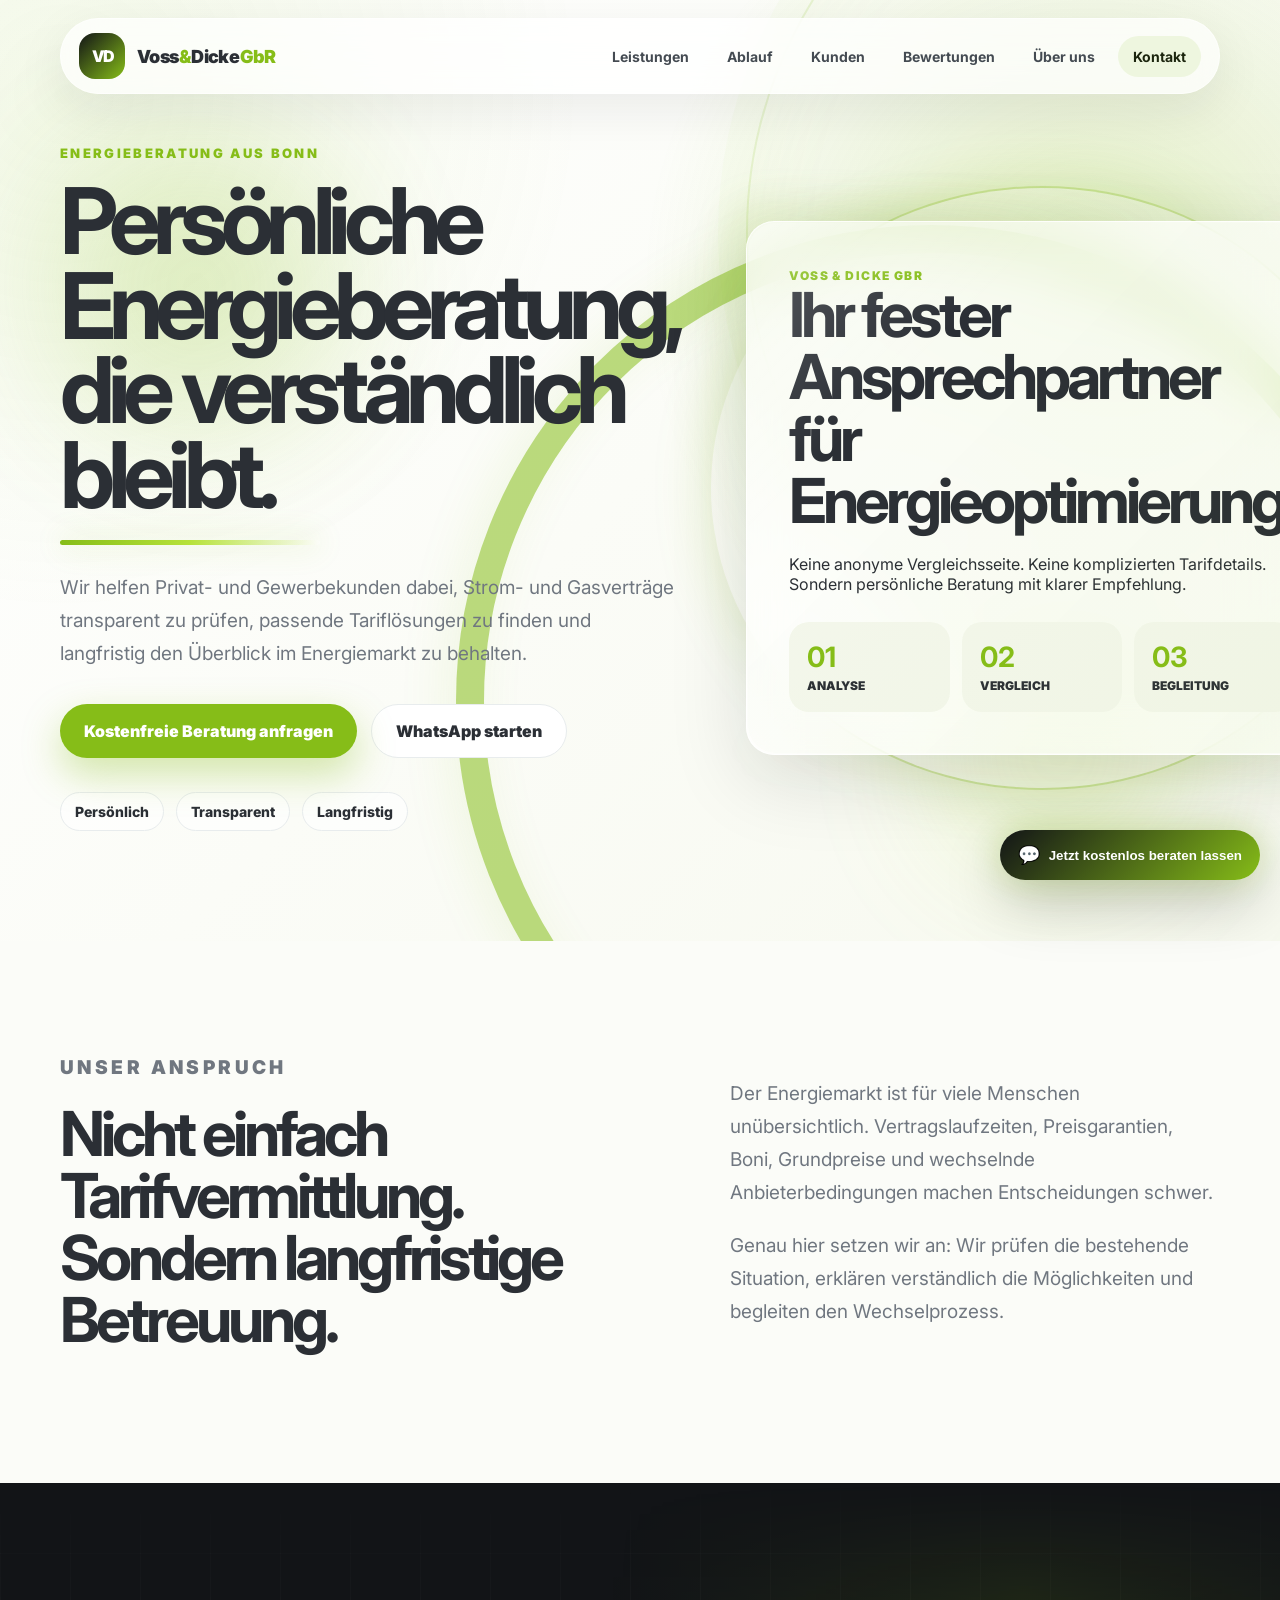
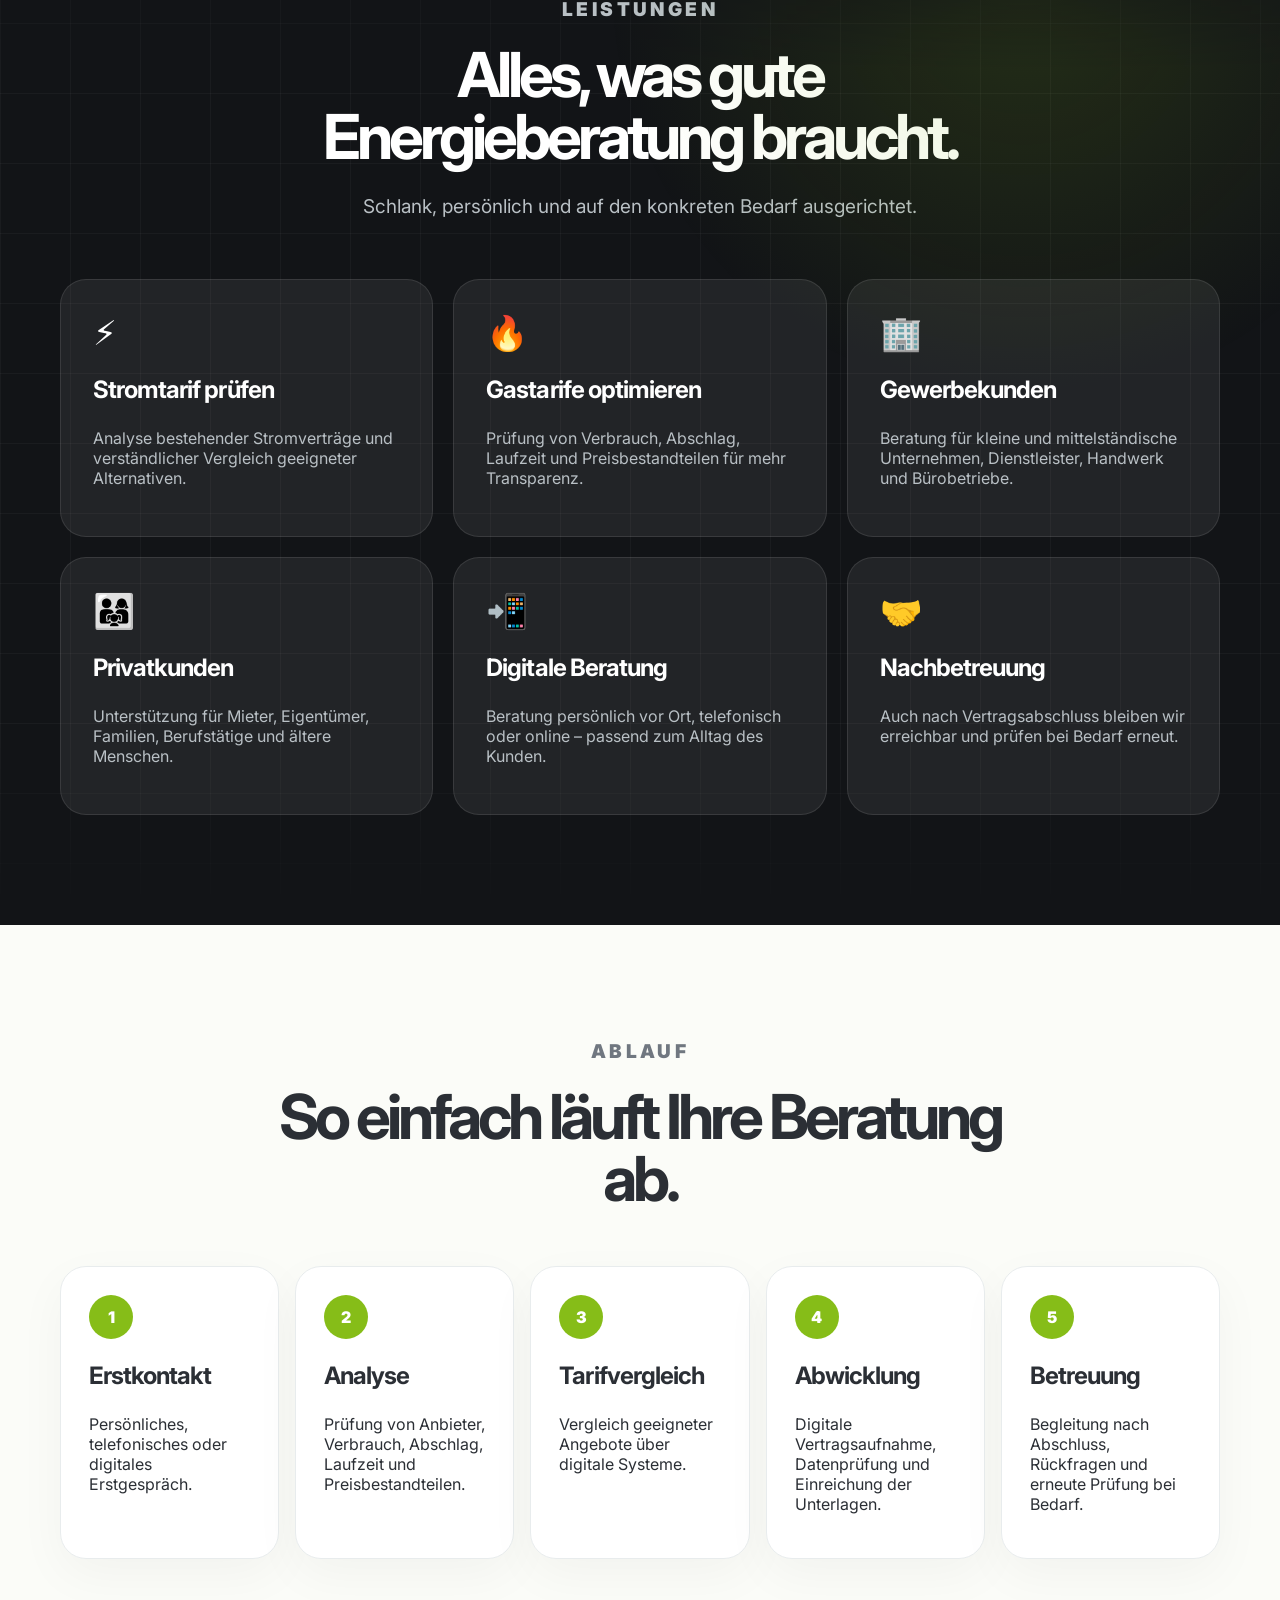
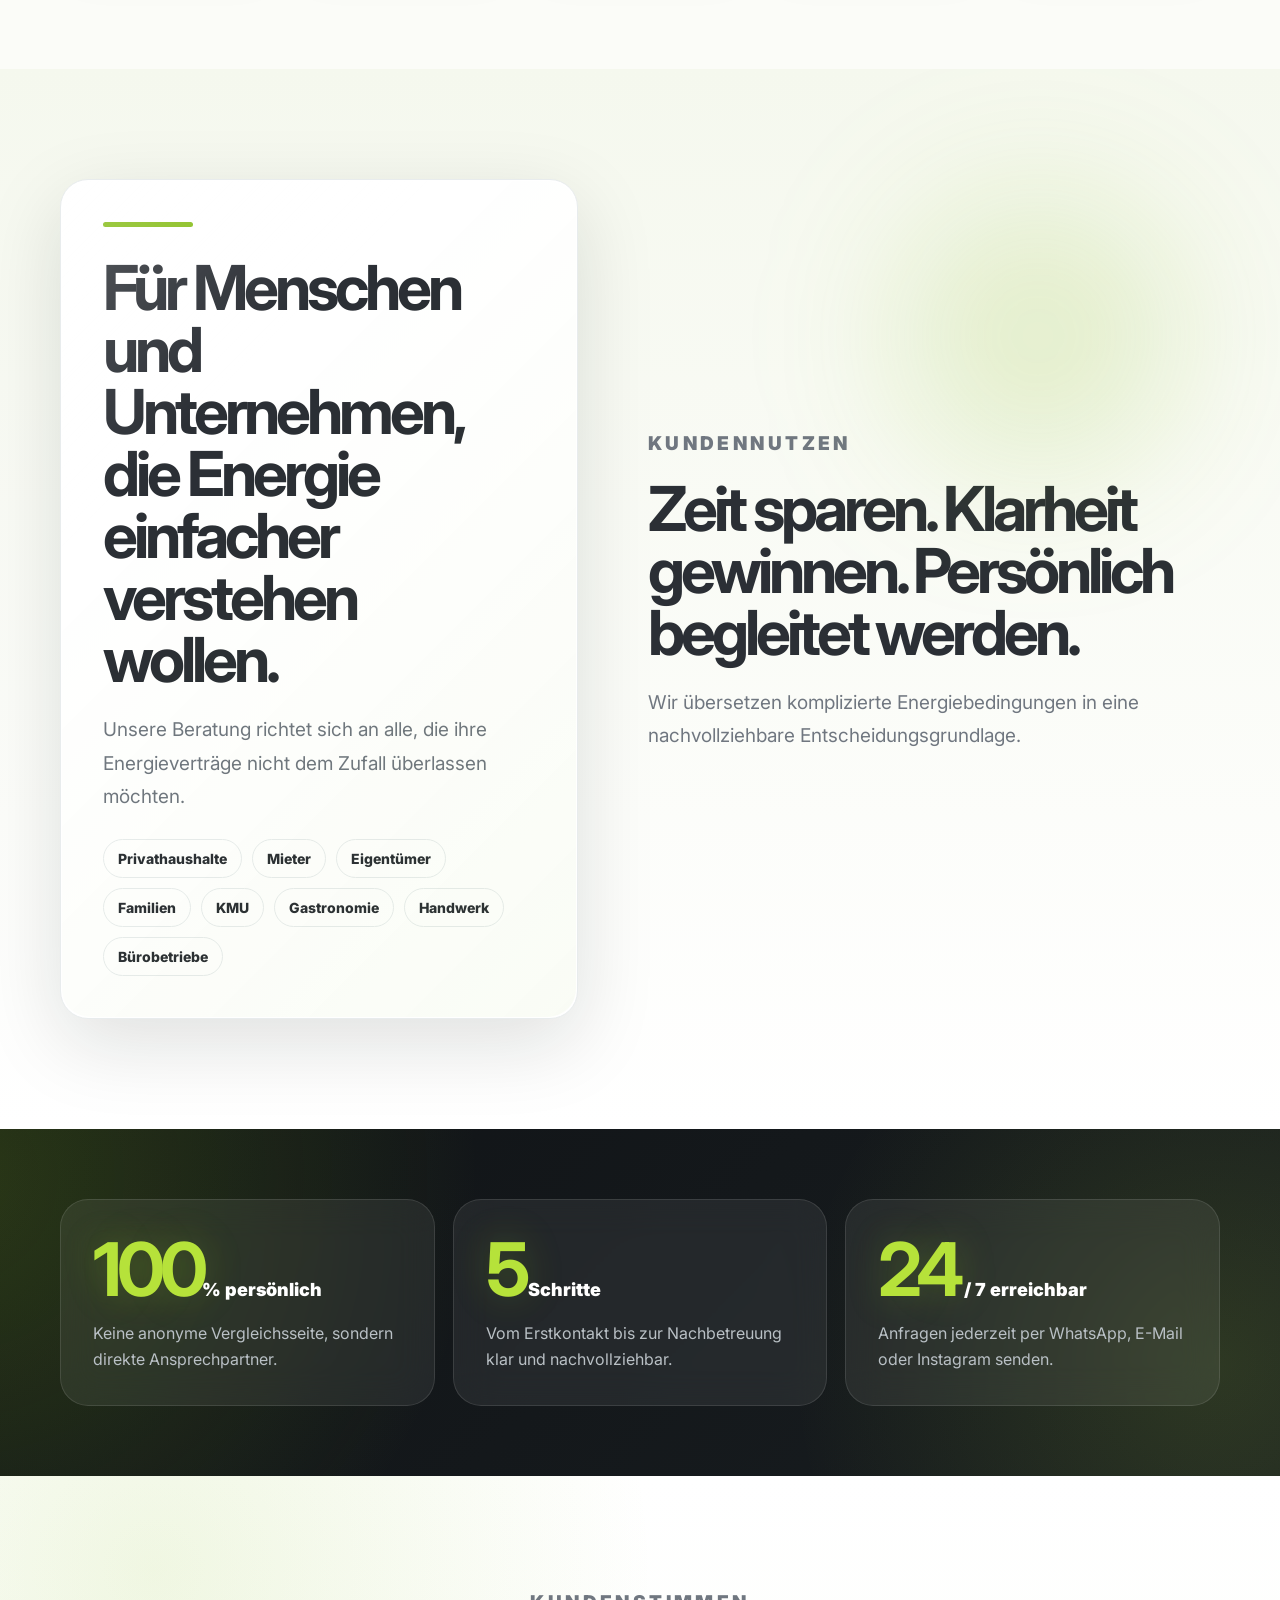
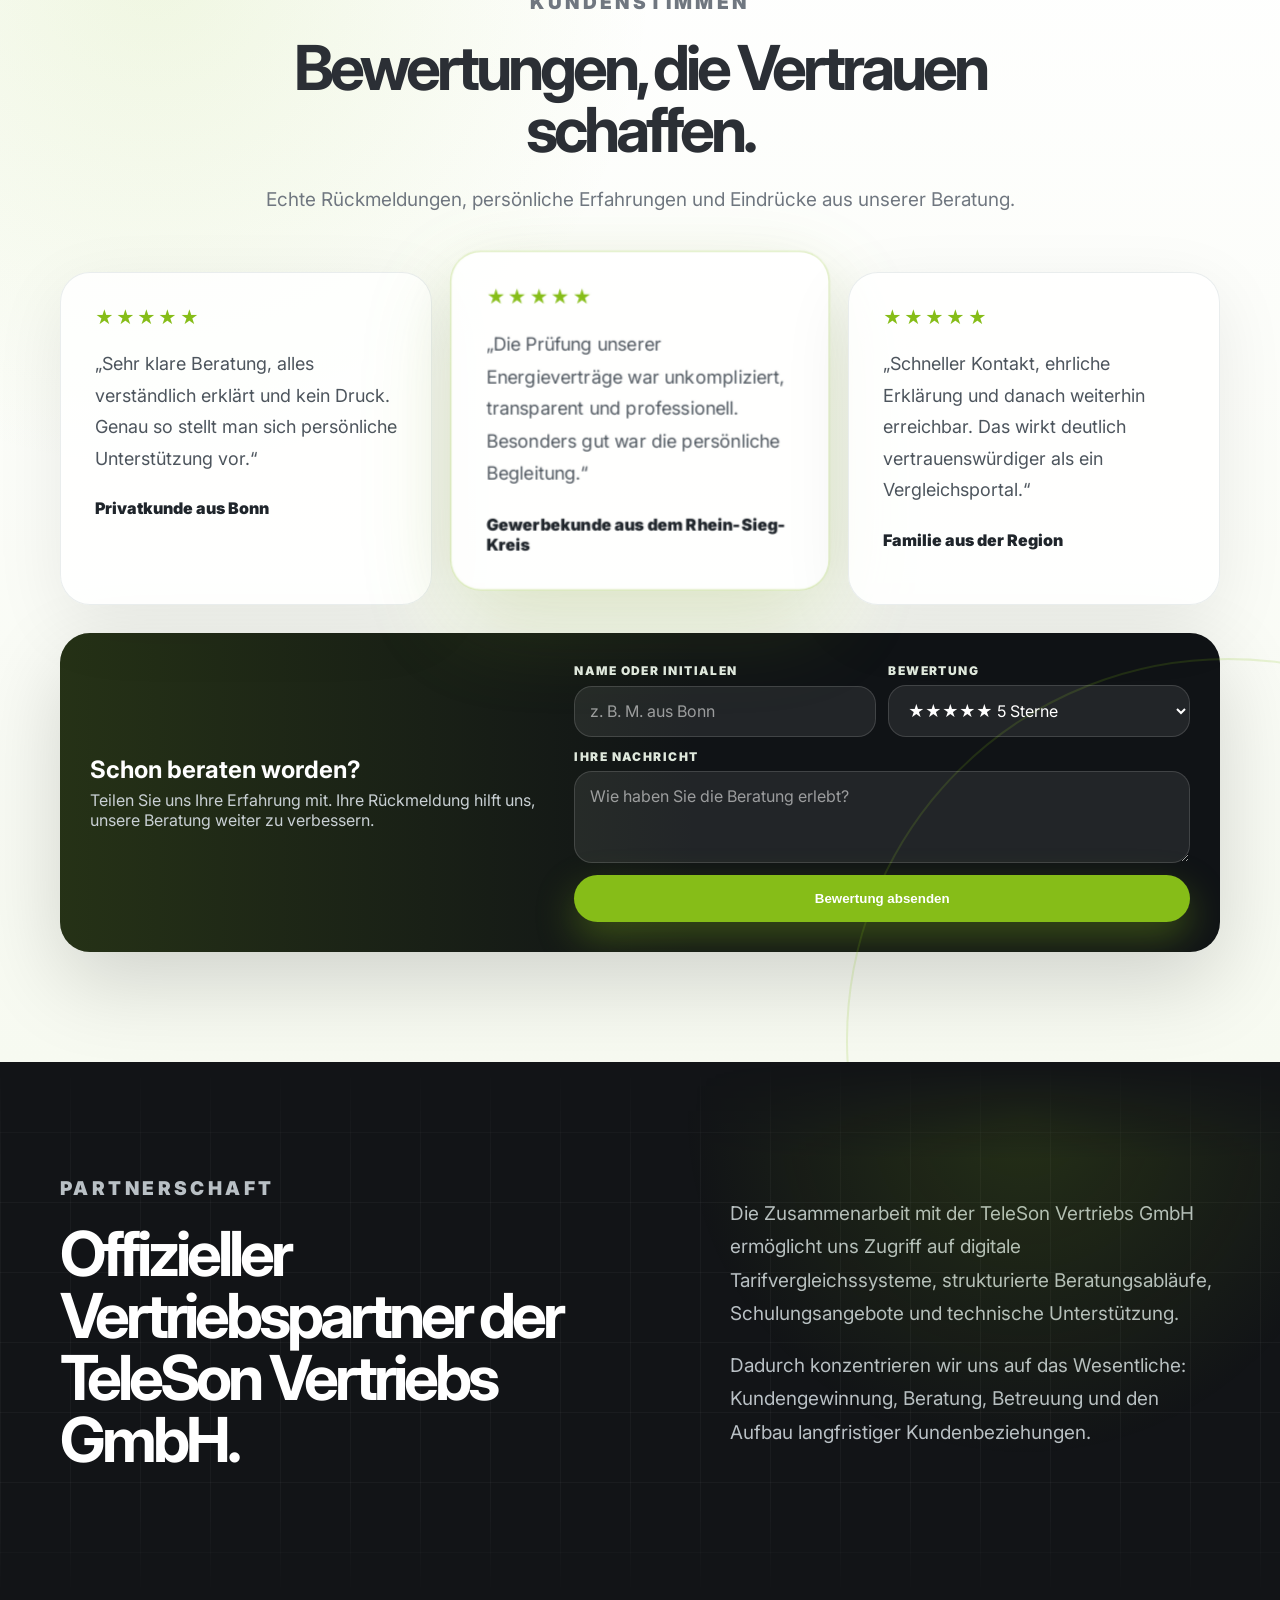
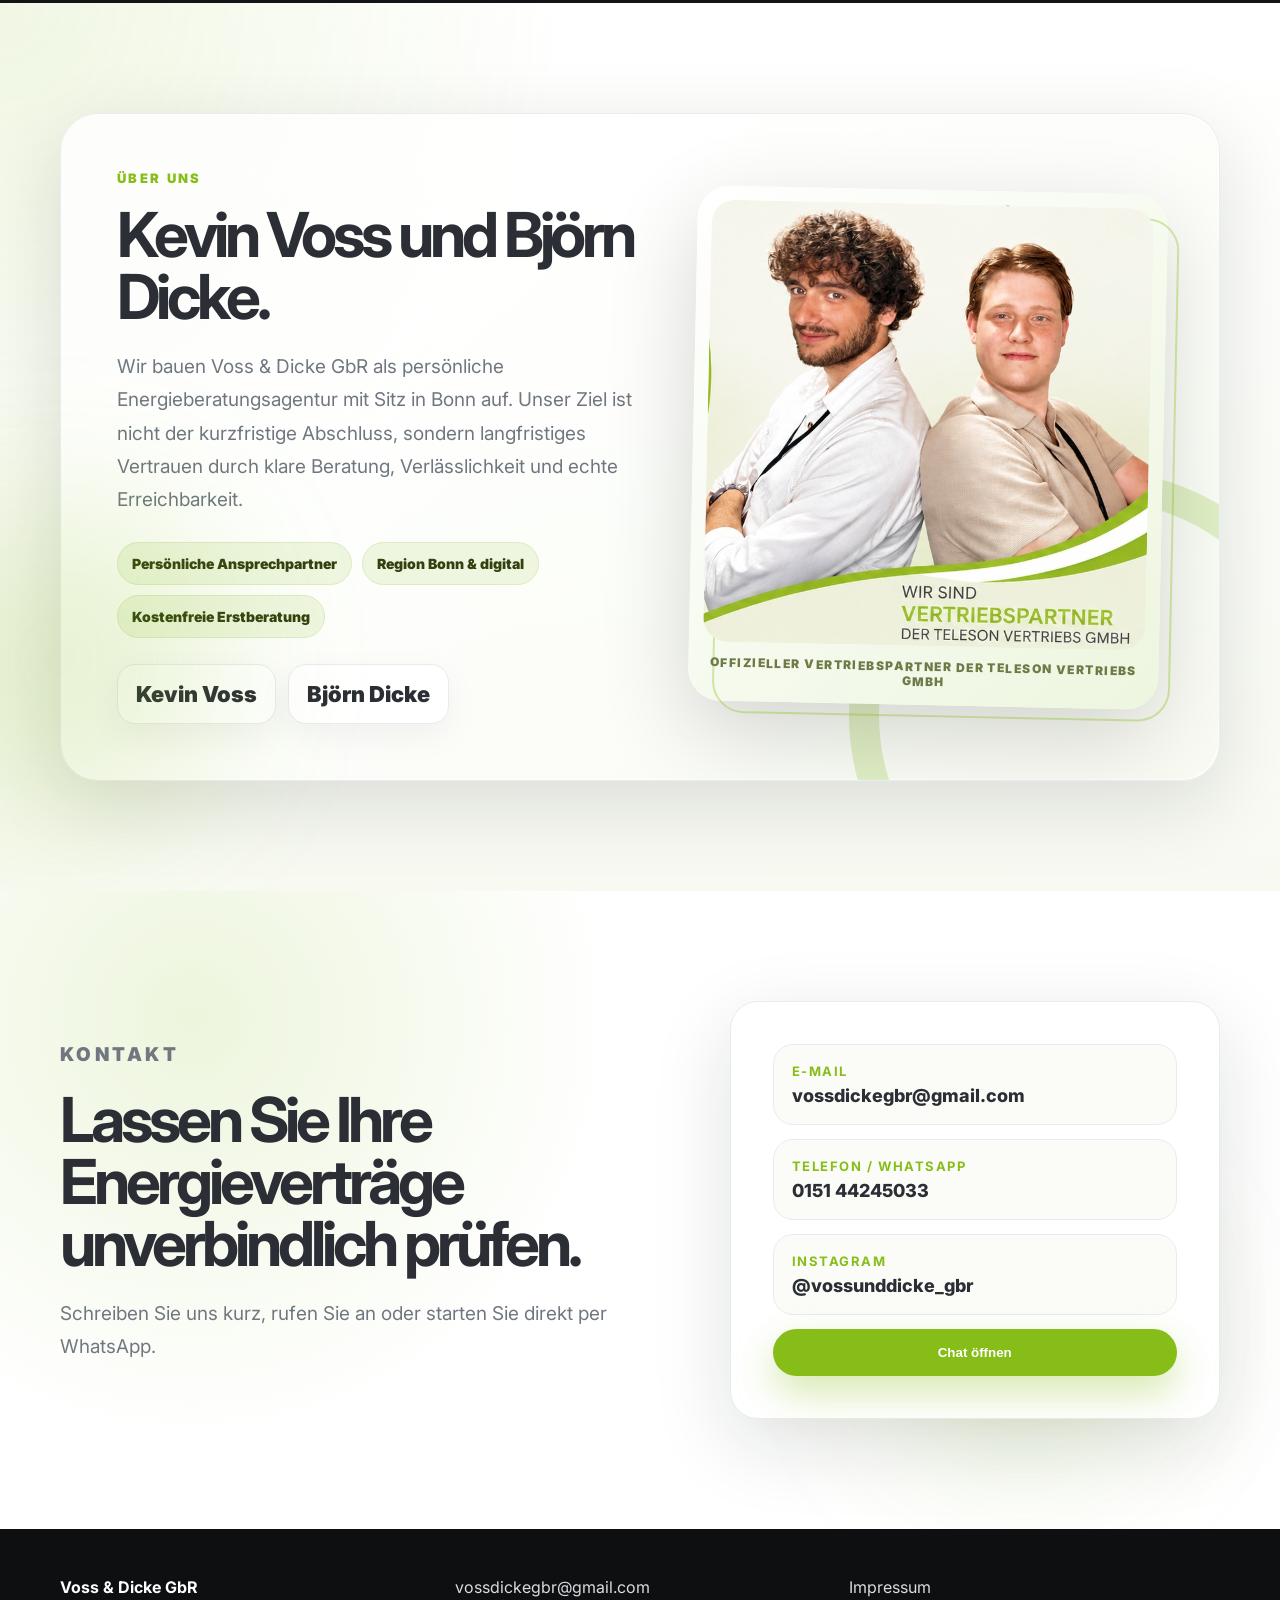
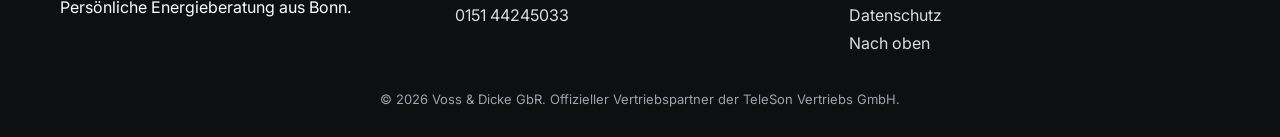
==== index.html @ 395fb166 "Add files via upload" ====
<!DOCTYPE html>
<html lang="de">
<head>
  <meta charset="UTF-8" />
  <meta name="viewport" content="width=device-width, initial-scale=1.0" />
  <title>Voss & Dicke GbR | Energieberatung aus Bonn</title>
  <meta name="description" content="Persönliche Energieberatung aus Bonn: Voss & Dicke GbR prüft Strom- und Gasverträge transparent, verständlich und unverbindlich für Privat- und Gewerbekunden." />
  <meta name="keywords" content="Energieberatung Bonn, Stromtarif prüfen, Gastarif optimieren, Voss und Dicke, TeleSon Vertriebspartner, Energieoptimierung" />
  <meta name="theme-color" content="#86bd18" />
  <meta property="og:title" content="Voss & Dicke GbR | Energieberatung aus Bonn" />
  <meta property="og:description" content="Persönlich. Transparent. Langfristig. Kostenfreie Energieberatung für Privat- und Gewerbekunden." />
  <meta property="og:type" content="website" />
  <meta property="og:image" content="img/team.jpg" />
  <link rel="preconnect" href="https://fonts.googleapis.com">
  <link rel="preconnect" href="https://fonts.gstatic.com" crossorigin>
  <link href="https://fonts.googleapis.com/css2?family=Inter:wght@400;500;600;700;800;900&display=swap" rel="stylesheet">
  <link rel="stylesheet" href="css/style.css" />
  <script type="application/ld+json">
  {"@context":"https://schema.org","@type":"Organization","name":"Voss & Dicke GbR","email":"vossdickegbr@gmail.com","telephone":"+4915144245033","url":"https://vossdickegbr.github.io/vossunddicke/","areaServed":"Bonn und Umgebung","description":"Persönliche Energieberatung und Tarifoptimierung für Strom und Gas."}
  </script>
</head>
<body>

  <div class="vd-intro" aria-hidden="true">
    <div class="vd-intro__beam"></div>
    <div class="vd-intro__particles">
      <span></span><span></span><span></span><span></span><span></span><span></span>
    </div>
    <div class="vd-intro__content">
      <div class="vd-intro__welcome">Willkommen bei</div>
      <div class="vd-intro__logo">
        <div class="vd-intro__mark">VD</div>
        <div class="vd-intro__name">Voss<span>&</span>Dicke<span>GbR</span></div>
      </div>
      <div class="vd-intro__line"></div>
    </div>
  </div>
  <div class="cursor-glow" aria-hidden="true"></div>
  <a class="skip-link" href="#main">Zum Inhalt springen</a>

  <header class="site-header" id="top">
    <a class="brand" href="#top" aria-label="Voss & Dicke Startseite">
      <span class="brand-mark">VD</span>
      <span class="brand-text">Voss<span>&</span>Dicke<span>GbR</span></span>
    </a>
    <button class="nav-toggle" aria-label="Navigation öffnen" aria-expanded="false"><span></span><span></span><span></span></button>
    <nav class="site-nav" aria-label="Hauptnavigation">
      <a href="#leistungen">Leistungen</a>
      <a href="#prozess">Ablauf</a>
      <a href="#kunden">Kunden</a>
      <a href="#bewertungen">Bewertungen</a>
      <a href="#ueber-uns">Über uns</a>
      <a href="#kontakt" class="nav-cta">Kontakt</a>
    </nav>
  </header>

  <main id="main">
    <section class="hero section-pad">
      <div class="hero-bg" aria-hidden="true"></div>
      <div class="container hero-grid">
        <div class="hero-copy reveal">
          <p class="eyebrow">Energieberatung aus Bonn</p>
          <h1>Persönliche Energieberatung, die verständlich bleibt.</h1>
          <p class="hero-text">Wir helfen Privat- und Gewerbekunden dabei, Strom- und Gasverträge transparent zu prüfen, passende Tariflösungen zu finden und langfristig den Überblick im Energiemarkt zu behalten.</p>
          <div class="hero-actions">
            <a class="btn primary" href="#kontakt">Kostenfreie Beratung anfragen</a>
            <a class="btn secondary" href="https://wa.me/4915144245033" target="_blank" rel="noopener">WhatsApp starten</a>
          </div>
          <div class="trust-row"><span>Persönlich</span><span>Transparent</span><span>Langfristig</span></div>
        </div>
        <div class="hero-card reveal delay-1">
          <div class="orbital-card">
            <div class="energy-ring"></div>
            <div class="card-inner">
              <span class="mini-label">Voss & Dicke GbR</span>
              <h2>Ihr fester Ansprechpartner für Energieoptimierung.</h2>
              <p>Keine anonyme Vergleichsseite. Keine komplizierten Tarifdetails. Sondern persönliche Beratung mit klarer Empfehlung.</p>
              <div class="metric-grid"><div><strong>01</strong><span>Analyse</span></div><div><strong>02</strong><span>Vergleich</span></div><div><strong>03</strong><span>Begleitung</span></div></div>
            </div>
          </div>
        </div>
      </div>
    </section>

    <section class="section-pad intro">
      <div class="container split">
        <div class="section-head reveal"><p class="eyebrow">Unser Anspruch</p><h2>Nicht einfach Tarifvermittlung. Sondern langfristige Betreuung.</h2></div>
        <div class="intro-text reveal delay-1"><p>Der Energiemarkt ist für viele Menschen unübersichtlich. Vertragslaufzeiten, Preisgarantien, Boni, Grundpreise und wechselnde Anbieterbedingungen machen Entscheidungen schwer.</p><p>Genau hier setzen wir an: Wir prüfen die bestehende Situation, erklären verständlich die Möglichkeiten und begleiten den Wechselprozess.</p></div>
      </div>
    </section>

    <section class="section-pad dark" id="leistungen">
      <div class="container">
        <div class="section-head center reveal"><p class="eyebrow">Leistungen</p><h2>Alles, was gute Energieberatung braucht.</h2><p>Schlank, persönlich und auf den konkreten Bedarf ausgerichtet.</p></div>
        <div class="cards services">
          <article class="service-card reveal"><span class="icon">⚡</span><h3>Stromtarif prüfen</h3><p>Analyse bestehender Stromverträge und verständlicher Vergleich geeigneter Alternativen.</p></article>
          <article class="service-card reveal delay-1"><span class="icon">🔥</span><h3>Gastarife optimieren</h3><p>Prüfung von Verbrauch, Abschlag, Laufzeit und Preisbestandteilen für mehr Transparenz.</p></article>
          <article class="service-card reveal delay-2"><span class="icon">🏢</span><h3>Gewerbekunden</h3><p>Beratung für kleine und mittelständische Unternehmen, Dienstleister, Handwerk und Bürobetriebe.</p></article>
          <article class="service-card reveal"><span class="icon">👨‍👩‍👧</span><h3>Privatkunden</h3><p>Unterstützung für Mieter, Eigentümer, Familien, Berufstätige und ältere Menschen.</p></article>
          <article class="service-card reveal delay-1"><span class="icon">📲</span><h3>Digitale Beratung</h3><p>Beratung persönlich vor Ort, telefonisch oder online – passend zum Alltag des Kunden.</p></article>
          <article class="service-card reveal delay-2"><span class="icon">🤝</span><h3>Nachbetreuung</h3><p>Auch nach Vertragsabschluss bleiben wir erreichbar und prüfen bei Bedarf erneut.</p></article>
        </div>
      </div>
    </section>

    <section class="section-pad" id="prozess">
      <div class="container">
        <div class="section-head center reveal"><p class="eyebrow">Ablauf</p><h2>So einfach läuft Ihre Beratung ab.</h2></div>
        <div class="timeline">
          <div class="step reveal"><span>1</span><h3>Erstkontakt</h3><p>Persönliches, telefonisches oder digitales Erstgespräch.</p></div>
          <div class="step reveal"><span>2</span><h3>Analyse</h3><p>Prüfung von Anbieter, Verbrauch, Abschlag, Laufzeit und Preisbestandteilen.</p></div>
          <div class="step reveal"><span>3</span><h3>Tarifvergleich</h3><p>Vergleich geeigneter Angebote über digitale Systeme.</p></div>
          <div class="step reveal"><span>4</span><h3>Abwicklung</h3><p>Digitale Vertragsaufnahme, Datenprüfung und Einreichung der Unterlagen.</p></div>
          <div class="step reveal"><span>5</span><h3>Betreuung</h3><p>Begleitung nach Abschluss, Rückfragen und erneute Prüfung bei Bedarf.</p></div>
        </div>
      </div>
    </section>

    <section class="section-pad soft" id="kunden">
      <div class="container split reverse">
        <div class="premium-panel reveal"><div class="panel-line"></div><h2>Für Menschen und Unternehmen, die Energie einfacher verstehen wollen.</h2><p>Unsere Beratung richtet sich an alle, die ihre Energieverträge nicht dem Zufall überlassen möchten.</p><div class="tag-cloud"><span>Privathaushalte</span><span>Mieter</span><span>Eigentümer</span><span>Familien</span><span>KMU</span><span>Gastronomie</span><span>Handwerk</span><span>Bürobetriebe</span></div></div>
        <div class="section-head reveal delay-1"><p class="eyebrow">Kundennutzen</p><h2>Zeit sparen. Klarheit gewinnen. Persönlich begleitet werden.</h2><p>Wir übersetzen komplizierte Energiebedingungen in eine nachvollziehbare Entscheidungsgrundlage.</p></div>
      </div>
    </section>



    <section class="section-pad stats-band">
      <div class="container stats-grid reveal">
        <div class="stat-card"><strong data-count="100">0</strong><span>% persönlich</span><p>Keine anonyme Vergleichsseite, sondern direkte Ansprechpartner.</p></div>
        <div class="stat-card"><strong data-count="5">0</strong><span> Schritte</span><p>Vom Erstkontakt bis zur Nachbetreuung klar und nachvollziehbar.</p></div>
        <div class="stat-card"><strong data-count="24">0</strong><span> / 7 erreichbar</span><p>Anfragen jederzeit per WhatsApp, E-Mail oder Instagram senden.</p></div>
      </div>
    </section>

    <section class="section-pad testimonials" id="bewertungen">
      <div class="container">
        <div class="section-head center reveal">
          <p class="eyebrow">Kundenstimmen</p>
          <h2>Bewertungen, die Vertrauen schaffen.</h2>
          <p>Echte Rückmeldungen, persönliche Erfahrungen und Eindrücke aus unserer Beratung.</p>
        </div>
        <div class="testimonial-grid">
          <article class="testimonial-card reveal">
            <div class="stars">★★★★★</div>
            <p>„Sehr klare Beratung, alles verständlich erklärt und kein Druck. Genau so stellt man sich persönliche Unterstützung vor.“</p>
            <span>Privatkunde aus Bonn</span>
          </article>
          <article class="testimonial-card reveal delay-1 featured-review">
            <div class="stars">★★★★★</div>
            <p>„Die Prüfung unserer Energieverträge war unkompliziert, transparent und professionell. Besonders gut war die persönliche Begleitung.“</p>
            <span>Gewerbekunde aus dem Rhein-Sieg-Kreis</span>
          </article>
          <article class="testimonial-card reveal delay-2">
            <div class="stars">★★★★★</div>
            <p>„Schneller Kontakt, ehrliche Erklärung und danach weiterhin erreichbar. Das wirkt deutlich vertrauenswürdiger als ein Vergleichsportal.“</p>
            <span>Familie aus der Region</span>
          </article>
        </div>
        <div class="review-cta review-studio reveal">
          <div class="review-studio-copy">
            <strong>Schon beraten worden?</strong>
            <p>Teilen Sie uns Ihre Erfahrung mit. Ihre Rückmeldung hilft uns, unsere Beratung weiter zu verbessern.</p>
          </div>
          <form class="review-form" id="reviewForm">
            <label>
              <span>Name oder Initialen</span>
              <input type="text" id="reviewName" placeholder="z. B. M. aus Bonn" required>
            </label>
            <label>
              <span>Bewertung</span>
              <select id="reviewStars" required>
                <option value="★★★★★">★★★★★ 5 Sterne</option>
                <option value="★★★★☆">★★★★☆ 4 Sterne</option>
                <option value="★★★☆☆">★★★☆☆ 3 Sterne</option>
              </select>
            </label>
            <label class="review-message">
              <span>Ihre Nachricht</span>
              <textarea id="reviewText" rows="3" placeholder="Wie haben Sie die Beratung erlebt?" required></textarea>
            </label>
            <button class="btn primary full" type="submit">Bewertung absenden</button>
          </form>
        </div>
      </div>
    </section>

    <section class="section-pad dark" id="teleSon">
      <div class="container split">
        <div class="section-head reveal"><p class="eyebrow">Partnerschaft</p><h2>Offizieller Vertriebspartner der TeleSon Vertriebs GmbH.</h2></div>
        <div class="intro-text reveal delay-1"><p>Die Zusammenarbeit mit der TeleSon Vertriebs GmbH ermöglicht uns Zugriff auf digitale Tarifvergleichssysteme, strukturierte Beratungsabläufe, Schulungsangebote und technische Unterstützung.</p><p>Dadurch konzentrieren wir uns auf das Wesentliche: Kundengewinnung, Beratung, Betreuung und den Aufbau langfristiger Kundenbeziehungen.</p></div>
      </div>
    </section>

    <section class="section-pad founders" id="ueber-uns">
      <div class="container founder-premium reveal">
        <div class="founder-copy">
          <p class="eyebrow">Über uns</p>
          <h2>Kevin Voss und Björn Dicke.</h2>
          <p class="founder-lead">Wir bauen Voss & Dicke GbR als persönliche Energieberatungsagentur mit Sitz in Bonn auf. Unser Ziel ist nicht der kurzfristige Abschluss, sondern langfristiges Vertrauen durch klare Beratung, Verlässlichkeit und echte Erreichbarkeit.</p>
          <div class="founder-points"><span>Persönliche Ansprechpartner</span><span>Region Bonn & digital</span><span>Kostenfreie Erstberatung</span></div>
          <div class="founder-names"><span>Kevin Voss</span><span>Björn Dicke</span></div>
        </div>
        <figure class="founder-photo">
          <img src="img/team.jpg" alt="Kevin Voss und Björn Dicke von Voss & Dicke GbR" loading="lazy">
          <figcaption>Offizieller Vertriebspartner der TeleSon Vertriebs GmbH</figcaption>
        </figure>
      </div>
    </section>

    <section class="section-pad contact" id="kontakt">
      <div class="container contact-grid">
        <div class="section-head reveal"><p class="eyebrow">Kontakt</p><h2>Lassen Sie Ihre Energieverträge unverbindlich prüfen.</h2><p>Schreiben Sie uns kurz, rufen Sie an oder starten Sie direkt per WhatsApp.</p></div>
        <div class="contact-card reveal delay-1">
          <a href="mailto:vossdickegbr@gmail.com"><strong>E-Mail</strong><span>vossdickegbr@gmail.com</span></a>
          <a href="tel:+4915144245033"><strong>Telefon / WhatsApp</strong><span>0151 44245033</span></a>
          <a href="https://instagram.com/vossunddicke_gbr" target="_blank" rel="noopener"><strong>Instagram</strong><span>@vossunddicke_gbr</span></a>
          <button class="btn primary full chat-open" type="button">Chat öffnen</button>
        </div>
      </div>
    </section>
  </main>


  <div class="chat-widget" aria-live="polite">
    <div class="chat-kicker" aria-hidden="true">Kostenfreie Tarifprüfung</div>
    <button class="chat-bubble chat-open" type="button" aria-label="Chat öffnen">
      <span>💬</span><strong>Jetzt kostenlos beraten lassen</strong>
    </button>
    <div class="chat-panel" id="chatPanel" aria-hidden="true">
      <div class="chat-head">
        <div><strong>Kevin &amp; Björn</strong><span><i></i> Jetzt online</span></div>
        <button class="chat-close" type="button" aria-label="Chat schließen">×</button>
      </div>
      <div class="chat-body">
        <div class="chat-message bot">Hallo 👋<br>Wir prüfen kostenfrei, ob Ihr aktueller Strom- oder Gastarif noch zu Ihnen passt.</div>
        <a class="chat-option" href="https://wa.me/4915144245033?text=Hallo%20Voss%20%26%20Dicke%2C%20ich%20m%C3%B6chte%20meine%20Energievertr%C3%A4ge%20pr%C3%BCfen%20lassen." target="_blank" rel="noopener">Kostenfreie Tarifprüfung starten</a>
        <a class="chat-option" href="mailto:vossdickegbr@gmail.com?subject=Anfrage%20Energieberatung">Per E-Mail schreiben</a>
        <a class="chat-option" href="https://instagram.com/vossunddicke_gbr" target="_blank" rel="noopener">Instagram öffnen</a>
      </div>
    </div>
  </div>

  <div class="energy-transfer" aria-hidden="true">
    <svg class="energy-transfer__svg" viewBox="0 0 100 100" preserveAspectRatio="none" focusable="false">
      <path class="energy-transfer__core" d="M 0 50 C 18 18, 33 82, 50 50 S 82 20, 100 50" />
      <path class="energy-transfer__glow" d="M 0 50 C 18 18, 33 82, 50 50 S 82 20, 100 50" />
    </svg>
    <span class="energy-transfer__particle p1"></span>
    <span class="energy-transfer__particle p2"></span>
    <span class="energy-transfer__particle p3"></span>
    <span class="energy-transfer__impact"></span>
  </div>

  <footer class="site-footer">
    <div class="container footer-grid">
      <div><strong>Voss & Dicke GbR</strong><p>Persönliche Energieberatung aus Bonn.</p></div>
      <div><a href="mailto:vossdickegbr@gmail.com">vossdickegbr@gmail.com</a><a href="tel:+4915144245033">0151 44245033</a></div>
      <div><a href="impressum.html">Impressum</a><a href="datenschutz.html">Datenschutz</a><a href="#top">Nach oben</a></div>
    </div>
    <p class="legal">© <span id="year"></span> Voss & Dicke GbR. Offizieller Vertriebspartner der TeleSon Vertriebs GmbH.</p>
  </footer>
<script src="js/script.js"></script>
</body>
</html>
---- css/style.css ----
:root{--green:#86bd18;--green-2:#b6e23a;--dark:#121417;--ink:#2b2f35;--muted:#707780;--line:#e8eced;--bg:#fbfcf8;--white:#fff;--shadow:0 24px 80px rgba(15,20,20,.13);--radius:28px}*{box-sizing:border-box}html{scroll-behavior:smooth}body{margin:0;font-family:Inter,system-ui,sans-serif;color:var(--ink);background:var(--bg);overflow-x:hidden}a{color:inherit;text-decoration:none}.skip-link{position:absolute;left:-999px;top:10px;background:#fff;padding:10px 14px;border-radius:10px;z-index:99}.skip-link:focus{left:10px}.container{width:min(1160px,calc(100% - 40px));margin:auto}.section-pad{padding:110px 0}.site-header{position:fixed;top:18px;left:50%;transform:translateX(-50%);z-index:10;width:min(1160px,calc(100% - 28px));display:flex;align-items:center;justify-content:space-between;padding:14px 18px;border:1px solid rgba(255,255,255,.55);background:rgba(255,255,255,.72);backdrop-filter:blur(22px);border-radius:999px;box-shadow:0 16px 50px rgba(24,28,33,.08)}.brand{display:flex;align-items:center;gap:12px;font-weight:900}.brand-mark{width:46px;height:46px;border-radius:16px;background:linear-gradient(135deg,var(--dark),var(--green));display:grid;place-items:center;color:white;letter-spacing:-2px}.brand-text{font-size:18px;letter-spacing:-.04em}.brand-text span{color:var(--green);margin:0 1px}.site-nav{display:flex;gap:8px;align-items:center}.site-nav a{font-size:14px;font-weight:700;padding:12px 15px;border-radius:999px;color:#444b52}.site-nav a:hover,.nav-cta{background:#eef6df;color:#1c250e!important}.nav-toggle{display:none;background:transparent;border:0}.nav-toggle span{display:block;width:24px;height:2px;background:#222;margin:5px}.hero{min-height:100vh;display:flex;align-items:center;position:relative;padding-top:145px}.hero-bg{position:absolute;inset:0;background:radial-gradient(circle at 85% 30%,rgba(134,189,24,.22),transparent 35%),radial-gradient(circle at 5% 10%,rgba(134,189,24,.10),transparent 35%),linear-gradient(135deg,#fff 0%,#f7f9ef 100%);z-index:-2}.hero-bg:after{content:"";position:absolute;right:-10%;bottom:-25%;width:70vw;height:70vw;border:28px solid rgba(134,189,24,.55);border-radius:50%;z-index:-1}.hero-grid,.split,.contact-grid{display:grid;grid-template-columns:1.1fr .9fr;gap:70px;align-items:center}.eyebrow{text-transform:uppercase;letter-spacing:.18em;color:var(--green);font-size:13px;font-weight:900;margin:0 0 18px}h1,h2,h3,p{margin-top:0}h1{font-size:clamp(46px,8vw,92px);line-height:.92;letter-spacing:-.08em;margin-bottom:26px}h2{font-size:clamp(34px,5vw,62px);line-height:1;letter-spacing:-.065em;margin-bottom:22px}h3{font-size:24px;letter-spacing:-.04em}.hero-text,.section-head p,.intro-text p,.premium-panel p,.founder-lead{font-size:19px;line-height:1.75;color:var(--muted)}.hero-actions{display:flex;gap:14px;flex-wrap:wrap;margin:34px 0}.btn{display:inline-flex;align-items:center;justify-content:center;padding:16px 24px;border-radius:999px;font-weight:900;transition:.25s ease}.primary{background:var(--green);color:white;box-shadow:0 16px 38px rgba(134,189,24,.35)}.primary:hover{transform:translateY(-3px);box-shadow:0 22px 50px rgba(134,189,24,.45)}.secondary{background:white;border:1px solid var(--line)}.trust-row{display:flex;gap:12px;flex-wrap:wrap}.trust-row span,.tag-cloud span{padding:10px 14px;border:1px solid var(--line);background:rgba(255,255,255,.68);border-radius:999px;font-weight:800;font-size:14px}.orbital-card{position:relative}.energy-ring{position:absolute;inset:-35px;border:2px solid rgba(134,189,24,.35);border-left-color:transparent;border-radius:50%;animation:spin 18s linear infinite}.card-inner{position:relative;background:rgba(255,255,255,.72);backdrop-filter:blur(25px);border:1px solid rgba(255,255,255,.8);border-radius:var(--radius);padding:42px;box-shadow:var(--shadow)}.mini-label{font-weight:900;color:var(--green);text-transform:uppercase;letter-spacing:.12em;font-size:12px}.metric-grid{display:grid;grid-template-columns:repeat(3,1fr);gap:12px;margin-top:28px}.metric-grid div{background:#f4f7ec;border-radius:20px;padding:18px}.metric-grid strong{font-size:28px;color:var(--green);display:block}.metric-grid span{font-size:12px;font-weight:900;text-transform:uppercase}.center{text-align:center;max-width:760px;margin:0 auto 56px}.dark{background:var(--dark);color:white;position:relative}.dark .section-head p,.dark .intro-text p,.dark .service-card p{color:#b9c0c5}.cards{display:grid;grid-template-columns:repeat(3,1fr);gap:20px}.service-card{padding:32px;border-radius:26px;background:rgba(255,255,255,.07);border:1px solid rgba(255,255,255,.1);min-height:245px;transition:.25s ease}.service-card:hover{transform:translateY(-8px);background:rgba(255,255,255,.1)}.icon{font-size:34px;display:block;margin-bottom:22px}.timeline{display:grid;grid-template-columns:repeat(5,1fr);gap:16px}.step{position:relative;padding:28px;border:1px solid var(--line);border-radius:26px;background:white;box-shadow:0 16px 50px rgba(0,0,0,.04)}.step span{width:44px;height:44px;border-radius:50%;background:var(--green);color:white;font-weight:900;display:grid;place-items:center;margin-bottom:22px}.soft{background:linear-gradient(180deg,#f5f8ee,#fff)}.reverse{grid-template-columns:.95fr 1.05fr}.premium-panel,.contact-card{background:white;border:1px solid var(--line);border-radius:var(--radius);padding:42px;box-shadow:var(--shadow)}.panel-line{width:90px;height:5px;background:var(--green);border-radius:999px;margin-bottom:30px}.tag-cloud{display:flex;gap:10px;flex-wrap:wrap;margin-top:26px}.founders{background:radial-gradient(circle at 0 0,rgba(134,189,24,.12),transparent 36%),linear-gradient(180deg,#fff,#f8faf2)}.founder-premium{display:grid;grid-template-columns:1.05fr .95fr;gap:56px;align-items:center;background:rgba(255,255,255,.78);border:1px solid rgba(232,236,237,.9);border-radius:38px;padding:56px;box-shadow:var(--shadow);position:relative;overflow:hidden}.founder-premium:before{content:"";position:absolute;right:-120px;bottom:-180px;width:430px;height:430px;border:30px solid rgba(134,189,24,.22);border-radius:50%;pointer-events:none}.founder-copy{position:relative;z-index:1}.founder-copy h2{max-width:520px}.founder-points{display:flex;flex-wrap:wrap;gap:10px;margin:26px 0}.founder-points span{padding:12px 14px;border-radius:999px;background:#eef6df;border:1px solid #dcebc2;font-size:14px;font-weight:900;color:#31410f}.founder-names{display:flex;gap:12px;flex-wrap:wrap;margin-top:26px}.founder-names span{font-size:22px;font-weight:900;padding:16px 18px;background:#fff;border:1px solid var(--line);border-radius:18px;box-shadow:0 12px 35px rgba(0,0,0,.05)}.founder-photo{position:relative;margin:0;z-index:1;border-radius:32px;padding:14px;background:linear-gradient(135deg,#fff,#edf6df);box-shadow:0 30px 90px rgba(0,0,0,.16);transform:rotate(1.2deg)}.founder-photo:before{content:"";position:absolute;inset:24px -12px -12px 24px;border:2px solid rgba(134,189,24,.35);border-radius:32px;z-index:-1}.founder-photo img{width:100%;display:block;border-radius:24px;aspect-ratio:1/1;object-fit:cover;object-position:center}.founder-photo figcaption{font-size:12px;text-transform:uppercase;letter-spacing:.12em;font-weight:900;color:#6e7b49;text-align:center;margin:13px 0 2px}.contact{background:radial-gradient(circle at 15% 20%,rgba(134,189,24,.15),transparent 35%),#fff}.contact-card{display:grid;gap:14px}.contact-card a,.contact-card div{padding:18px;border:1px solid var(--line);border-radius:20px;background:#fbfcf8}.contact-card strong{display:block;color:var(--green);font-size:13px;text-transform:uppercase;letter-spacing:.12em;margin-bottom:6px}.contact-card span{font-size:18px;font-weight:800}.full{width:100%;border:0!important;background:var(--green)!important;color:white!important}.site-footer{padding:48px 0 30px;background:#0d0f11;color:white}.footer-grid{display:grid;grid-template-columns:1fr 1fr 1fr;gap:24px}.footer-grid a{display:block;color:#d8dde1;margin-bottom:8px}.legal{text-align:center;color:#9ca3aa;font-size:13px;margin:30px auto 0;width:min(980px,calc(100% - 30px))}.float-wa{position:fixed;right:20px;bottom:20px;z-index:9;background:var(--green);color:#fff;font-weight:900;padding:14px 18px;border-radius:999px;box-shadow:0 20px 50px rgba(134,189,24,.4)}.legal-page{padding:150px 0 90px}.legal-box{background:white;border:1px solid var(--line);border-radius:28px;box-shadow:var(--shadow);padding:46px}.legal-box h1{font-size:clamp(38px,6vw,64px)}.legal-box h2{font-size:32px;margin-top:34px}.legal-box p,.legal-box li{line-height:1.75;color:#59616a}.legal-box a{color:#5d8d00;font-weight:800}.reveal{opacity:0;transform:translateY(28px);transition:opacity .8s ease,transform .8s ease}.reveal.visible{opacity:1;transform:none}.delay-1{transition-delay:.12s}.delay-2{transition-delay:.24s}@keyframes spin{to{transform:rotate(360deg)}}@media(max-width:1000px){.timeline{grid-template-columns:1fr 1fr}.cards{grid-template-columns:1fr 1fr}.founder-premium{grid-template-columns:1fr;padding:34px}.founder-photo{max-width:520px;margin:auto}}@media(max-width:900px){.section-pad{padding:82px 0}.hero-grid,.split,.contact-grid,.reverse{grid-template-columns:1fr;gap:40px}.site-nav{position:absolute;top:78px;right:0;left:0;display:none;flex-direction:column;background:white;border-radius:26px;padding:16px;box-shadow:var(--shadow)}.site-nav.open{display:flex}.nav-toggle{display:block}.cards,.timeline,.footer-grid{grid-template-columns:1fr}h1{font-size:52px}.hero{padding-top:130px}.brand-text{display:none}.founder-photo{transform:none}.float-wa{left:20px;text-align:center}.legal-box{padding:28px}}


/* ==============================
   Premium Motion Effects – dezent
   ============================== */

body::before{
  content:"";
  position:fixed;
  inset:0;
  pointer-events:none;
  z-index:-3;
  background:
    radial-gradient(circle at 12% 18%,rgba(134,189,24,.055),transparent 28%),
    radial-gradient(circle at 86% 72%,rgba(182,226,58,.06),transparent 30%),
    linear-gradient(180deg,#fbfcf8 0%,#ffffff 55%,#f7faf0 100%);
}

.cursor-glow{
  position:fixed;
  left:0;
  top:0;
  width:360px;
  height:360px;
  border-radius:50%;
  pointer-events:none;
  z-index:0;
  opacity:.28;
  background:radial-gradient(circle,rgba(134,189,24,.25),rgba(134,189,24,.10) 38%,transparent 68%);
  transform:translate(calc(var(--x, -500px) - 50%),calc(var(--y, -500px) - 50%));
  filter:blur(12px);
  transition:transform .12s linear,opacity .3s ease;
  mix-blend-mode:multiply;
}

.hero{overflow:hidden;isolation:isolate;}
.hero::before,.hero::after{
  content:"";
  position:absolute;
  border-radius:50%;
  pointer-events:none;
  z-index:-1;
  filter:blur(70px);
  opacity:.36;
  animation:vdFloat 14s ease-in-out infinite;
}
.hero::before{
  width:290px;
  height:290px;
  background:rgba(134,189,24,.58);
  left:4%;
  top:15%;
}
.hero::after{
  width:240px;
  height:240px;
  background:rgba(182,226,58,.5);
  right:8%;
  bottom:7%;
  animation-delay:-5s;
}

.hero-bg::before{
  content:"";
  position:absolute;
  width:880px;
  height:880px;
  right:-350px;
  top:-210px;
  border-radius:50%;
  border:2px solid rgba(134,189,24,.16);
  box-shadow:0 0 0 28px rgba(134,189,24,.025), inset 0 0 90px rgba(134,189,24,.05);
  animation:vdRotate 46s linear infinite;
}
.hero-bg::after{
  animation:vdPulseRing 7s ease-in-out infinite alternate;
}
.energy-ring{
  box-shadow:0 0 60px rgba(134,189,24,.18);
}
.card-inner,.premium-panel,.contact-card,.founder-premium,.step,.service-card{
  transform-style:preserve-3d;
}
.card-inner::after,.premium-panel::after,.founder-premium::after{
  content:"";
  position:absolute;
  inset:1px;
  border-radius:inherit;
  pointer-events:none;
  background:linear-gradient(135deg,rgba(255,255,255,.42),transparent 28%,rgba(134,189,24,.08) 100%);
  opacity:.55;
}

.dark::before{
  content:"";
  position:absolute;
  inset:0;
  pointer-events:none;
  background:
    radial-gradient(circle at 80% 10%,rgba(134,189,24,.16),transparent 30%),
    linear-gradient(90deg,rgba(255,255,255,.035) 1px,transparent 1px),
    linear-gradient(180deg,rgba(255,255,255,.035) 1px,transparent 1px);
  background-size:auto,70px 70px,70px 70px;
  mask-image:linear-gradient(180deg,transparent,black 18%,black 82%,transparent);
}

.soft,.founders,.contact{position:relative;overflow:hidden;}
.soft::before,.founders::after,.contact::before{
  content:"";
  position:absolute;
  pointer-events:none;
  border-radius:50%;
  filter:blur(75px);
  background:rgba(134,189,24,.18);
  animation:vdFloatSoft 16s ease-in-out infinite;
}
.soft::before{width:280px;height:280px;right:8%;top:12%;}
.founders::after{width:320px;height:320px;left:-100px;bottom:8%;animation-delay:-6s;}
.contact::before{width:260px;height:260px;right:10%;bottom:12%;animation-delay:-3s;}

.service-card,.step,.contact-card a,.contact-card div,.founder-names span,.tag-cloud span,.trust-row span{
  transition:transform .35s cubic-bezier(.2,.8,.2,1),box-shadow .35s ease,border-color .35s ease,background .35s ease;
}
.service-card:hover,.step:hover,.contact-card a:hover,.contact-card div:hover{
  transform:translateY(-8px) translateZ(20px);
  box-shadow:0 26px 70px rgba(0,0,0,.11);
  border-color:rgba(134,189,24,.35);
}
.trust-row span:hover,.tag-cloud span:hover,.founder-names span:hover{
  transform:translateY(-4px);
  border-color:rgba(134,189,24,.35);
  box-shadow:0 16px 35px rgba(134,189,24,.14);
}

.timeline{perspective:1300px;}
.timeline .step.reveal{
  transform:translateY(56px) translateZ(-140px) scale(.92) rotateX(12deg);
  filter:blur(6px);
}
.timeline .step.reveal.visible{
  transform:translateY(0) translateZ(0) scale(1) rotateX(0deg);
  filter:blur(0);
}
.timeline .step:nth-child(1){transition-delay:.05s;}
.timeline .step:nth-child(2){transition-delay:.17s;}
.timeline .step:nth-child(3){transition-delay:.29s;}
.timeline .step:nth-child(4){transition-delay:.41s;}
.timeline .step:nth-child(5){transition-delay:.53s;}
.timeline .step span{
  position:relative;
  overflow:hidden;
}
.timeline .step span::after{
  content:"";
  position:absolute;
  inset:-30%;
  background:linear-gradient(120deg,transparent 35%,rgba(255,255,255,.65),transparent 65%);
  transform:translateX(-120%) rotate(15deg);
}
.timeline .step.visible span::after{
  animation:vdShine 1.2s ease .35s both;
}

.founder-photo{animation:vdPhotoFloat 8s ease-in-out infinite;}
.btn.primary{position:relative;overflow:hidden;}
.btn.primary::after{
  content:"";
  position:absolute;
  inset:0;
  background:linear-gradient(110deg,transparent 20%,rgba(255,255,255,.35),transparent 80%);
  transform:translateX(-130%);
}
.btn.primary:hover::after{animation:vdButtonShine .9s ease;}

@keyframes vdFloat{
  0%,100%{transform:translate3d(0,0,0) scale(1);}
  50%{transform:translate3d(42px,-34px,0) scale(1.12);}
}
@keyframes vdFloatSoft{
  0%,100%{transform:translate3d(0,0,0) scale(1);opacity:.75;}
  50%{transform:translate3d(-32px,28px,0) scale(1.12);opacity:.45;}
}
@keyframes vdRotate{to{transform:rotate(360deg);}}
@keyframes vdPulseRing{from{opacity:.42;transform:scale(1)}to{opacity:.7;transform:scale(1.025)}}
@keyframes vdPhotoFloat{0%,100%{transform:rotate(1.2deg) translateY(0)}50%{transform:rotate(.4deg) translateY(-8px)}}
@keyframes vdShine{to{transform:translateX(120%) rotate(15deg)}}
@keyframes vdButtonShine{to{transform:translateX(130%)}}

@media(max-width:900px){
  .cursor-glow{display:none;}
  .hero::before{width:220px;height:220px;left:-40px;top:20%;}
  .hero::after{width:190px;height:190px;right:-50px;bottom:10%;}
  .hero-bg::before{width:560px;height:560px;right:-300px;top:-160px;}
  .founder-photo{animation:none;}
}
@media(prefers-reduced-motion:reduce){
  *,*::before,*::after{animation:none!important;transition:none!important;scroll-behavior:auto!important;}
}


/* Cinematic Welcome Intro + zusätzliche Premium-Bewegungen */
.vd-intro{
  position:fixed;
  inset:0;
  z-index:9999;
  display:grid;
  place-items:center;
  overflow:hidden;
  background:
    radial-gradient(circle at 50% 45%, rgba(134,189,24,.22), transparent 28%),
    radial-gradient(circle at 20% 20%, rgba(182,226,58,.12), transparent 26%),
    linear-gradient(135deg,#07090a 0%,#111417 48%,#050607 100%);
  animation:vdIntroOut 5s cubic-bezier(.22,1,.36,1) forwards;
}
.vd-intro::before,
.vd-intro::after{
  content:"";
  position:absolute;
  width:70vmax;
  height:70vmax;
  border-radius:50%;
  border:1px solid rgba(134,189,24,.18);
  opacity:.55;
}
.vd-intro::before{right:-30vmax;top:-35vmax;animation:vdIntroRing 4.8s linear forwards;}
.vd-intro::after{left:-35vmax;bottom:-38vmax;animation:vdIntroRing 5.2s linear reverse forwards;}
.vd-intro__beam{
  position:absolute;
  inset:-35%;
  background:linear-gradient(110deg,transparent 40%,rgba(134,189,24,.16) 48%,rgba(255,255,255,.36) 50%,rgba(134,189,24,.2) 52%,transparent 61%);
  transform:translateX(-70%) rotate(8deg);
  animation:vdBeam 1.45s cubic-bezier(.7,0,.2,1) .15s both;
}
.vd-intro__content{
  position:relative;
  display:grid;
  justify-items:center;
  gap:22px;
  transform-style:preserve-3d;
  perspective:1000px;
}
.vd-intro__welcome{
  color:rgba(255,255,255,.78);
  font-size:clamp(18px,2vw,28px);
  font-weight:800;
  letter-spacing:.28em;
  text-transform:uppercase;
  opacity:0;
  transform:translateY(18px);
  animation:vdWelcomeIn .9s ease .45s forwards, vdWelcomeMove .7s ease 2.25s forwards;
}
.vd-intro__logo{
  display:grid;
  justify-items:center;
  gap:18px;
  opacity:0;
  transform:translateZ(-260px) scale(.58) rotateX(18deg);
  filter:blur(10px);
  animation:vdLogoArrive 1.55s cubic-bezier(.16,1,.3,1) 1.35s forwards, vdLogoSettle 1s ease-in-out 2.9s forwards;
}
.vd-intro__mark{
  width:clamp(92px,12vw,150px);
  height:clamp(92px,12vw,150px);
  display:grid;
  place-items:center;
  border-radius:34px;
  color:white;
  font-size:clamp(36px,5vw,64px);
  font-weight:950;
  letter-spacing:-.12em;
  background:linear-gradient(135deg,#25292d 0%,#121417 42%,#86bd18 100%);
  box-shadow:0 0 55px rgba(134,189,24,.45),0 35px 100px rgba(0,0,0,.45);
}
.vd-intro__name{
  color:white;
  font-size:clamp(34px,6vw,78px);
  font-weight:950;
  letter-spacing:-.075em;
  text-shadow:0 26px 80px rgba(0,0,0,.55);
}
.vd-intro__name span{color:var(--green);}
.vd-intro__line{
  width:min(640px,70vw);
  height:4px;
  border-radius:999px;
  background:linear-gradient(90deg,transparent,var(--green),var(--green-2),var(--green),transparent);
  transform:scaleX(0);
  transform-origin:center;
  box-shadow:0 0 28px rgba(134,189,24,.55);
  animation:vdLineIn 1.1s ease 2.1s forwards;
}
.vd-intro__particles span{
  position:absolute;
  width:6px;
  height:6px;
  border-radius:50%;
  background:rgba(182,226,58,.75);
  box-shadow:0 0 18px rgba(134,189,24,.9);
  opacity:0;
  animation:vdParticle 4.4s ease-in-out forwards;
}
.vd-intro__particles span:nth-child(1){left:16%;top:30%;animation-delay:.4s;}
.vd-intro__particles span:nth-child(2){left:72%;top:24%;animation-delay:.65s;}
.vd-intro__particles span:nth-child(3){left:24%;top:70%;animation-delay:.9s;}
.vd-intro__particles span:nth-child(4){left:82%;top:66%;animation-delay:1.05s;}
.vd-intro__particles span:nth-child(5){left:47%;top:18%;animation-delay:1.2s;}
.vd-intro__particles span:nth-child(6){left:58%;top:82%;animation-delay:1.35s;}

/* Mehr dezente Hintergrundtiefe auf der Startseite */
.hero .container{position:relative;z-index:2;}
.hero-bg::after{
  box-shadow:0 0 60px rgba(134,189,24,.12), inset 0 0 45px rgba(134,189,24,.06);
}
.hero-bg .unused{}
.hero::before,.hero::after{z-index:0;}
.hero::before{animation-duration:15s;}
.hero::after{animation-duration:18s;}
.orbital-card::before{
  content:"";
  position:absolute;
  inset:-22px;
  border-radius:34px;
  background:linear-gradient(135deg,rgba(134,189,24,.18),transparent 42%,rgba(182,226,58,.12));
  filter:blur(18px);
  opacity:.65;
  animation:vdAmbientGlow 6s ease-in-out infinite;
}
.card-inner{animation:vdCardFloat 7s ease-in-out infinite;}
.brand-mark{position:relative;overflow:hidden;}
.brand-mark::after{
  content:"";
  position:absolute;
  inset:0;
  background:linear-gradient(110deg,transparent 18%,rgba(255,255,255,.35),transparent 70%);
  transform:translateX(-130%);
  animation:vdSmallShine 5.5s ease-in-out infinite 5.4s;
}

@keyframes vdIntroOut{
  0%,82%{opacity:1;visibility:visible;pointer-events:auto;}
  100%{opacity:0;visibility:hidden;pointer-events:none;}
}
@keyframes vdBeam{to{transform:translateX(70%) rotate(8deg);}}
@keyframes vdWelcomeIn{to{opacity:1;transform:translateY(0);}}
@keyframes vdWelcomeMove{to{opacity:.72;transform:translateY(-10px) scale(.94);}}
@keyframes vdLogoArrive{to{opacity:1;transform:translateZ(0) scale(1) rotateX(0);filter:blur(0);}}
@keyframes vdLogoSettle{to{transform:translateY(-8px) scale(.96);}}
@keyframes vdLineIn{to{transform:scaleX(1);}}
@keyframes vdIntroRing{to{transform:rotate(80deg) scale(1.04);}}
@keyframes vdParticle{
  0%{opacity:0;transform:translate3d(0,25px,0) scale(.4);}
  20%,75%{opacity:1;}
  100%{opacity:0;transform:translate3d(32px,-55px,0) scale(1.35);}
}
@keyframes vdAmbientGlow{0%,100%{opacity:.45;transform:scale(.98)}50%{opacity:.85;transform:scale(1.03)}}
@keyframes vdCardFloat{0%,100%{transform:translateY(0)}50%{transform:translateY(-10px)}}
@keyframes vdSmallShine{0%,72%{transform:translateX(-130%)}88%,100%{transform:translateX(130%)}}

@media(max-width:700px){
  .vd-intro__name{font-size:34px;}
  .vd-intro__mark{border-radius:26px;}
  .vd-intro__welcome{letter-spacing:.18em;}
}
@media(prefers-reduced-motion:reduce){.vd-intro{display:none!important;}}

/* ==================================================
   Version 2.0 – Premium Details, Statistiken & Reviews
   ================================================== */

.site-header{animation:vdHeaderDrop .9s cubic-bezier(.16,1,.3,1) 4.65s both;}
@keyframes vdHeaderDrop{from{opacity:0;transform:translateX(-50%) translateY(-18px) scale(.98)}to{opacity:1;transform:translateX(-50%) translateY(0) scale(1)}}

.hero-copy h1{position:relative;}
.hero-copy h1::after{
  content:"";
  display:block;
  width:min(260px,48vw);
  height:5px;
  margin-top:22px;
  border-radius:999px;
  background:linear-gradient(90deg,var(--green),var(--green-2),transparent);
  box-shadow:0 0 30px rgba(134,189,24,.32);
  transform-origin:left;
  animation:vdLineSweep 3.2s ease-in-out infinite 5s;
}
@keyframes vdLineSweep{0%,100%{transform:scaleX(.62);opacity:.72}50%{transform:scaleX(1);opacity:1}}

.service-card,.step,.premium-panel,.contact-card,.founder-premium,.testimonial-card,.stat-card{
  transform-style:preserve-3d;
}
.service-card:hover,.step:hover,.testimonial-card:hover,.stat-card:hover{
  transform:translateY(-10px) rotateX(2deg);
  box-shadow:0 28px 80px rgba(0,0,0,.16);
}

.timeline{perspective:1200px;}
.timeline .step{
  opacity:0;
  transform:translateY(55px) translateZ(-140px) scale(.88) rotateX(14deg);
  filter:blur(6px);
  transition:transform 1.05s cubic-bezier(.16,1,.3,1),opacity .85s ease,filter .85s ease,box-shadow .5s ease;
}
.timeline .step.visible{opacity:1;transform:translateY(0) translateZ(0) scale(1) rotateX(0);filter:blur(0);}
.timeline .step:nth-child(1){transition-delay:.03s}.timeline .step:nth-child(2){transition-delay:.16s}.timeline .step:nth-child(3){transition-delay:.29s}.timeline .step:nth-child(4){transition-delay:.42s}.timeline .step:nth-child(5){transition-delay:.55s}

.stats-band{
  padding:70px 0;
  background:linear-gradient(135deg,#101316,#181d20);
  color:white;
  position:relative;
  overflow:hidden;
}
.stats-band::before{
  content:"";
  position:absolute;
  inset:-40%;
  background:radial-gradient(circle at 20% 30%,rgba(134,189,24,.22),transparent 28%),radial-gradient(circle at 75% 60%,rgba(182,226,58,.14),transparent 24%);
  animation:vdSlowDrift 18s ease-in-out infinite alternate;
}
.stats-grid{position:relative;display:grid;grid-template-columns:repeat(3,1fr);gap:18px;}
.stat-card{padding:32px;border-radius:28px;background:rgba(255,255,255,.07);border:1px solid rgba(255,255,255,.11);backdrop-filter:blur(18px);transition:.35s ease;}
.stat-card strong{font-size:clamp(42px,6vw,74px);line-height:1;color:var(--green-2);letter-spacing:-.07em;display:inline-block;text-shadow:0 0 36px rgba(134,189,24,.28);}
.stat-card span{font-size:18px;font-weight:900;color:white;}
.stat-card p{color:#b9c0c5;line-height:1.65;margin:14px 0 0;}

.testimonials{
  background:radial-gradient(circle at 12% 8%,rgba(134,189,24,.12),transparent 32%),linear-gradient(180deg,#ffffff,#f7faf1);
  position:relative;
  overflow:hidden;
}
.testimonials::after{
  content:"";
  position:absolute;
  width:760px;height:760px;right:-330px;bottom:-360px;border:2px solid rgba(134,189,24,.16);border-radius:50%;animation:vdRotate 58s linear infinite;pointer-events:none;
}
.testimonial-grid{display:grid;grid-template-columns:repeat(3,1fr);gap:22px;position:relative;z-index:1;}
.testimonial-card{background:rgba(255,255,255,.82);border:1px solid rgba(232,236,237,.95);border-radius:30px;padding:34px;box-shadow:0 20px 70px rgba(0,0,0,.08);transition:.35s ease;position:relative;overflow:hidden;}
.testimonial-card::before{content:"";position:absolute;inset:0;background:linear-gradient(135deg,rgba(134,189,24,.10),transparent 45%);opacity:0;transition:.35s ease;}
.testimonial-card:hover::before{opacity:1;}
.testimonial-card .stars{color:var(--green);letter-spacing:.12em;font-weight:950;margin-bottom:20px;font-size:18px;position:relative;z-index:1;}
.testimonial-card p{font-size:18px;line-height:1.75;color:#4d555d;position:relative;z-index:1;}
.testimonial-card span{display:block;margin-top:24px;font-weight:900;color:#1f252b;position:relative;z-index:1;}
.featured-review{transform:translateY(-18px);border-color:rgba(134,189,24,.36);box-shadow:0 34px 95px rgba(134,189,24,.16),0 18px 70px rgba(0,0,0,.08);}
.review-cta{margin-top:28px;background:#101316;color:white;border-radius:30px;padding:28px 32px;display:flex;align-items:center;justify-content:space-between;gap:20px;box-shadow:0 30px 85px rgba(0,0,0,.16);position:relative;overflow:hidden;}
.review-cta::before{content:"";position:absolute;inset:0;background:linear-gradient(90deg,rgba(134,189,24,.18),transparent 55%);pointer-events:none;}
.review-cta strong{font-size:24px;display:block;position:relative;}
.review-cta p{color:#c9d0d4;margin:6px 0 0;position:relative;}
.review-cta .btn{position:relative;white-space:nowrap;}

/* zusätzliche sehr dezente Partikel im Hintergrund */
body::after{
  content:"";
  position:fixed;
  inset:0;
  pointer-events:none;
  z-index:-2;
  opacity:.36;
  background-image:
    radial-gradient(circle,rgba(134,189,24,.18) 0 1px,transparent 1.5px),
    radial-gradient(circle,rgba(43,47,53,.08) 0 1px,transparent 1.5px);
  background-size:88px 88px,132px 132px;
  background-position:0 0,44px 66px;
  animation:vdParticleField 38s linear infinite;
}

.btn.primary{position:relative;overflow:hidden;}
.btn.primary::after{content:"";position:absolute;top:-60%;bottom:-60%;width:42px;background:rgba(255,255,255,.35);transform:translateX(-180px) rotate(18deg);animation:vdButtonShine 6.5s ease-in-out infinite;}

@keyframes vdParticleField{to{background-position:88px 88px,176px 198px}}
@keyframes vdButtonShine{0%,70%{transform:translateX(-180px) rotate(18deg)}88%,100%{transform:translateX(320px) rotate(18deg)}}
@keyframes vdSlowDrift{from{transform:translate3d(-2%,0,0) scale(1)}to{transform:translate3d(2%,3%,0) scale(1.05)}}

@media(max-width:1000px){.testimonial-grid,.stats-grid{grid-template-columns:1fr}.featured-review{transform:none}.review-cta{flex-direction:column;align-items:flex-start}}
@media(max-width:600px){.stat-card,.testimonial-card{padding:26px}.review-cta{padding:24px}.review-cta .btn{width:100%}}

/* V3 Premium: Bewertungsstudio */
.review-studio{
  align-items:stretch;
  padding:30px;
  display:grid;
  grid-template-columns:.86fr 1.14fr;
}
.review-studio-copy{
  position:relative;
  z-index:1;
  display:flex;
  flex-direction:column;
  justify-content:center;
}
.review-form{
  position:relative;
  z-index:1;
  display:grid;
  grid-template-columns:1fr 1fr;
  gap:12px;
}
.review-form label{
  display:grid;
  gap:7px;
}
.review-form label span{
  color:#dfe8dc;
  font-size:12px;
  font-weight:900;
  letter-spacing:.12em;
  text-transform:uppercase;
}
.review-form input,
.review-form select,
.review-form textarea{
  width:100%;
  border:1px solid rgba(255,255,255,.14);
  background:rgba(255,255,255,.08);
  color:#fff;
  border-radius:18px;
  padding:14px 15px;
  font:inherit;
  outline:none;
  transition:border-color .25s ease, box-shadow .25s ease, background .25s ease;
}
.review-form select option{color:#111;background:#fff;}
.review-form textarea{resize:vertical;min-height:92px;}
.review-form input::placeholder,
.review-form textarea::placeholder{color:rgba(255,255,255,.55);}
.review-form input:focus,
.review-form select:focus,
.review-form textarea:focus{
  border-color:rgba(182,226,58,.72);
  background:rgba(255,255,255,.12);
  box-shadow:0 0 0 4px rgba(134,189,24,.14);
}
.review-message,
.review-form .full{grid-column:1 / -1;}
.testimonial-card.reveal{
  transform:translateY(54px) translateZ(-120px) scale(.94) rotateX(10deg);
  filter:blur(6px);
  transition:transform 1s cubic-bezier(.16,1,.3,1),opacity .85s ease,filter .85s ease,box-shadow .45s ease;
}
.testimonial-card.reveal.visible{
  transform:translateY(0) translateZ(0) scale(1) rotateX(0);
  filter:blur(0);
}
.featured-review.reveal.visible{transform:translateY(-18px) translateZ(0) scale(1.02) rotateX(0);}
.testimonial-card:nth-child(1){transition-delay:.06s}.testimonial-card:nth-child(2){transition-delay:.20s}.testimonial-card:nth-child(3){transition-delay:.34s}
@media(max-width:900px){
  .review-studio{grid-template-columns:1fr;padding:24px;}
  .review-form{grid-template-columns:1fr;}
  .featured-review.reveal.visible{transform:none;}
  .map-frame{height:230px;}
}

/* Mobile Optimierung + Kontakt-Chat */
@media(max-width:900px){
  .site-header{top:12px;width:min(100% - 18px,760px);padding:10px 12px}
  .brand{gap:9px;min-width:0}
  .brand-mark{width:38px;height:38px;border-radius:13px;font-size:13px;flex:0 0 auto}
  .brand-text{display:inline-block!important;font-size:14px;max-width:170px;white-space:nowrap;overflow:hidden;text-overflow:ellipsis}
  .nav-toggle{width:40px;height:40px;display:grid;place-items:center;border-radius:14px;background:#f4f8eb}
  .nav-toggle span{width:20px;margin:3px 0}
  .site-nav{top:64px}
  .hero{padding-top:116px}
  .hero-actions .secondary[href*="wa.me"]{display:none}
  .contact-card a[href*="wa.me"],.float-wa{display:none!important}
}
@media(max-width:420px){.brand-text{max-width:138px;font-size:13px}.site-nav a{width:100%;text-align:center}}

.chat-widget{position:fixed;right:20px;bottom:20px;z-index:999;font-family:Inter,system-ui,sans-serif}
.chat-bubble{border:0;cursor:pointer;display:flex;align-items:center;gap:9px;padding:14px 18px;border-radius:999px;color:#fff;background:linear-gradient(135deg,#121417,#86bd18);box-shadow:0 22px 60px rgba(0,0,0,.22),0 0 35px rgba(134,189,24,.28);font-weight:950;animation:chatPulse 4.5s ease-in-out infinite}
.chat-bubble span{font-size:18px}
.chat-panel{position:absolute;right:0;bottom:68px;width:min(360px,calc(100vw - 34px));border-radius:28px;overflow:hidden;background:rgba(255,255,255,.92);border:1px solid rgba(232,236,237,.95);box-shadow:0 30px 90px rgba(0,0,0,.20);backdrop-filter:blur(22px);opacity:0;transform:translateY(18px) scale(.96);pointer-events:none;transition:opacity .28s ease,transform .28s ease}
.chat-panel.open{opacity:1;transform:translateY(0) scale(1);pointer-events:auto}
.chat-head{display:flex;justify-content:space-between;gap:12px;padding:20px;color:#fff;background:radial-gradient(circle at 90% 20%,rgba(182,226,58,.35),transparent 40%),linear-gradient(135deg,#101316,#1b2119)}
.chat-head strong{display:block;font-size:18px}.chat-head span{display:block;margin-top:5px;font-size:13px;color:#d9e7cf}
.chat-close{border:0;cursor:pointer;width:34px;height:34px;border-radius:50%;background:rgba(255,255,255,.12);color:#fff;font-size:24px;line-height:1}
.chat-body{padding:18px;display:grid;gap:10px}
.chat-message{padding:14px 15px;border-radius:18px 18px 18px 6px;background:#f2f8e9;color:#283018;line-height:1.55;font-weight:700}
.chat-option{display:block;padding:14px 16px;border-radius:18px;background:#fff;border:1px solid var(--line);font-weight:900;color:#1f252b;transition:.25s ease}
.chat-option:hover{transform:translateY(-3px);border-color:rgba(134,189,24,.38);box-shadow:0 15px 35px rgba(134,189,24,.14)}
@keyframes chatPulse{0%,100%{transform:translateY(0);box-shadow:0 22px 60px rgba(0,0,0,.22),0 0 35px rgba(134,189,24,.28)}50%{transform:translateY(-4px);box-shadow:0 28px 74px rgba(0,0,0,.24),0 0 48px rgba(134,189,24,.38)}}
@media(max-width:700px){.chat-widget{right:14px;bottom:14px}.chat-bubble{padding:13px 15px}.chat-panel{right:-2px;bottom:62px}}
@media(prefers-reduced-motion:reduce){.chat-bubble{animation:none!important}}

/* Premium Energie-Transfer: VD Logo → Chat */
.energy-transfer{
  --sx:50vw;--sy:50vh;--tx:80vw;--ty:80vh;--angle:0deg;--distance:460px;
  position:fixed;left:0;top:0;width:var(--distance);height:120px;z-index:998;
  transform:translate3d(var(--sx),var(--sy),0) rotate(var(--angle));
  transform-origin:0 50%;pointer-events:none;opacity:0;filter:drop-shadow(0 0 18px rgba(134,189,24,.55));
}
.energy-transfer__svg{position:absolute;inset:0;overflow:visible}
.energy-transfer__core,.energy-transfer__glow{fill:none;stroke-linecap:round;stroke-linejoin:round;vector-effect:non-scaling-stroke;stroke-dasharray:420;stroke-dashoffset:420}
.energy-transfer__core{stroke:rgba(234,255,194,.96);stroke-width:1.3}
.energy-transfer__glow{stroke:rgba(134,189,24,.70);stroke-width:5.5;filter:blur(6px)}
.energy-transfer__particle{position:absolute;top:50%;left:50%;width:5px;height:5px;border-radius:50%;background:#dfff8a;box-shadow:0 0 18px rgba(134,189,24,.95);opacity:0}
.energy-transfer__impact{position:fixed;left:var(--tx);top:var(--ty);width:18px;height:18px;border-radius:50%;transform:translate(-50%,-50%) scale(.2);border:1px solid rgba(190,255,92,.95);box-shadow:0 0 28px rgba(134,189,24,.75),inset 0 0 18px rgba(134,189,24,.45);opacity:0}
.energy-transfer.is-active{opacity:1;animation:vdTransferHold 1.25s ease both}
.energy-transfer.is-active .energy-transfer__core,.energy-transfer.is-active .energy-transfer__glow{animation:vdBoltDraw .72s cubic-bezier(.16,1,.3,1) .03s both,vdBoltFade .48s ease .76s forwards}
.energy-transfer.is-active .energy-transfer__particle{animation:vdParticleShot .78s cubic-bezier(.16,1,.3,1) both}
.energy-transfer.is-active .p1{--py:-18px;animation-delay:.11s}.energy-transfer.is-active .p2{--py:12px;animation-delay:.18s}.energy-transfer.is-active .p3{--py:-4px;animation-delay:.25s}
.energy-transfer.is-active .energy-transfer__impact{animation:vdImpactRing .72s cubic-bezier(.16,1,.3,1) .62s both}
.chat-widget.energy-hit .chat-bubble{animation:vdChatImpact .9s cubic-bezier(.16,1,.3,1) both;box-shadow:0 26px 82px rgba(0,0,0,.26),0 0 76px rgba(134,189,24,.70)}
.chat-widget.energy-hit .chat-kicker{opacity:1;transform:translateY(0) scale(1);filter:blur(0)}
.chat-kicker{position:absolute;right:4px;bottom:62px;padding:8px 12px;border-radius:999px;background:rgba(255,255,255,.84);border:1px solid rgba(134,189,24,.28);box-shadow:0 16px 48px rgba(134,189,24,.18);backdrop-filter:blur(18px);font-size:12px;font-weight:950;color:#41520e;letter-spacing:.01em;white-space:nowrap;opacity:0;transform:translateY(8px) scale(.96);filter:blur(4px);transition:opacity .55s ease,transform .75s cubic-bezier(.16,1,.3,1),filter .55s ease}
.chat-head span{display:flex!important;align-items:center;gap:7px}.chat-head i{width:8px;height:8px;border-radius:50%;background:var(--green-2);box-shadow:0 0 16px rgba(182,226,58,.85);display:inline-block}
@keyframes vdTransferHold{0%,100%{opacity:0}8%,78%{opacity:1}}
@keyframes vdBoltDraw{to{stroke-dashoffset:0}}
@keyframes vdBoltFade{to{opacity:0;filter:blur(3px)}}
@keyframes vdParticleShot{0%{opacity:0;transform:translate3d(-180px,var(--py),0) scale(.35)}18%,70%{opacity:1}100%{opacity:0;transform:translate3d(210px,calc(var(--py) * -1),0) scale(1.2)}}
@keyframes vdImpactRing{0%{opacity:0;transform:translate(-50%,-50%) scale(.25)}18%{opacity:1}100%{opacity:0;transform:translate(-50%,-50%) scale(5.6)}}
@keyframes vdChatImpact{0%{transform:translateY(0) scale(1)}22%{transform:translateY(-5px) scale(1.035)}48%{transform:translateY(2px) scale(.99)}72%{transform:translateY(-2px) scale(1.01)}100%{transform:translateY(0) scale(1)}}
@media(max-width:700px){.chat-kicker{bottom:58px;right:0;font-size:11px}.energy-transfer{height:90px}.energy-transfer__glow{stroke-width:4.2}.chat-bubble strong{font-size:13px}}
@media(prefers-reduced-motion:reduce){.energy-transfer{display:none!important}.chat-kicker{opacity:1;transform:none;filter:none}.chat-widget.energy-hit .chat-bubble{animation:none!important}}
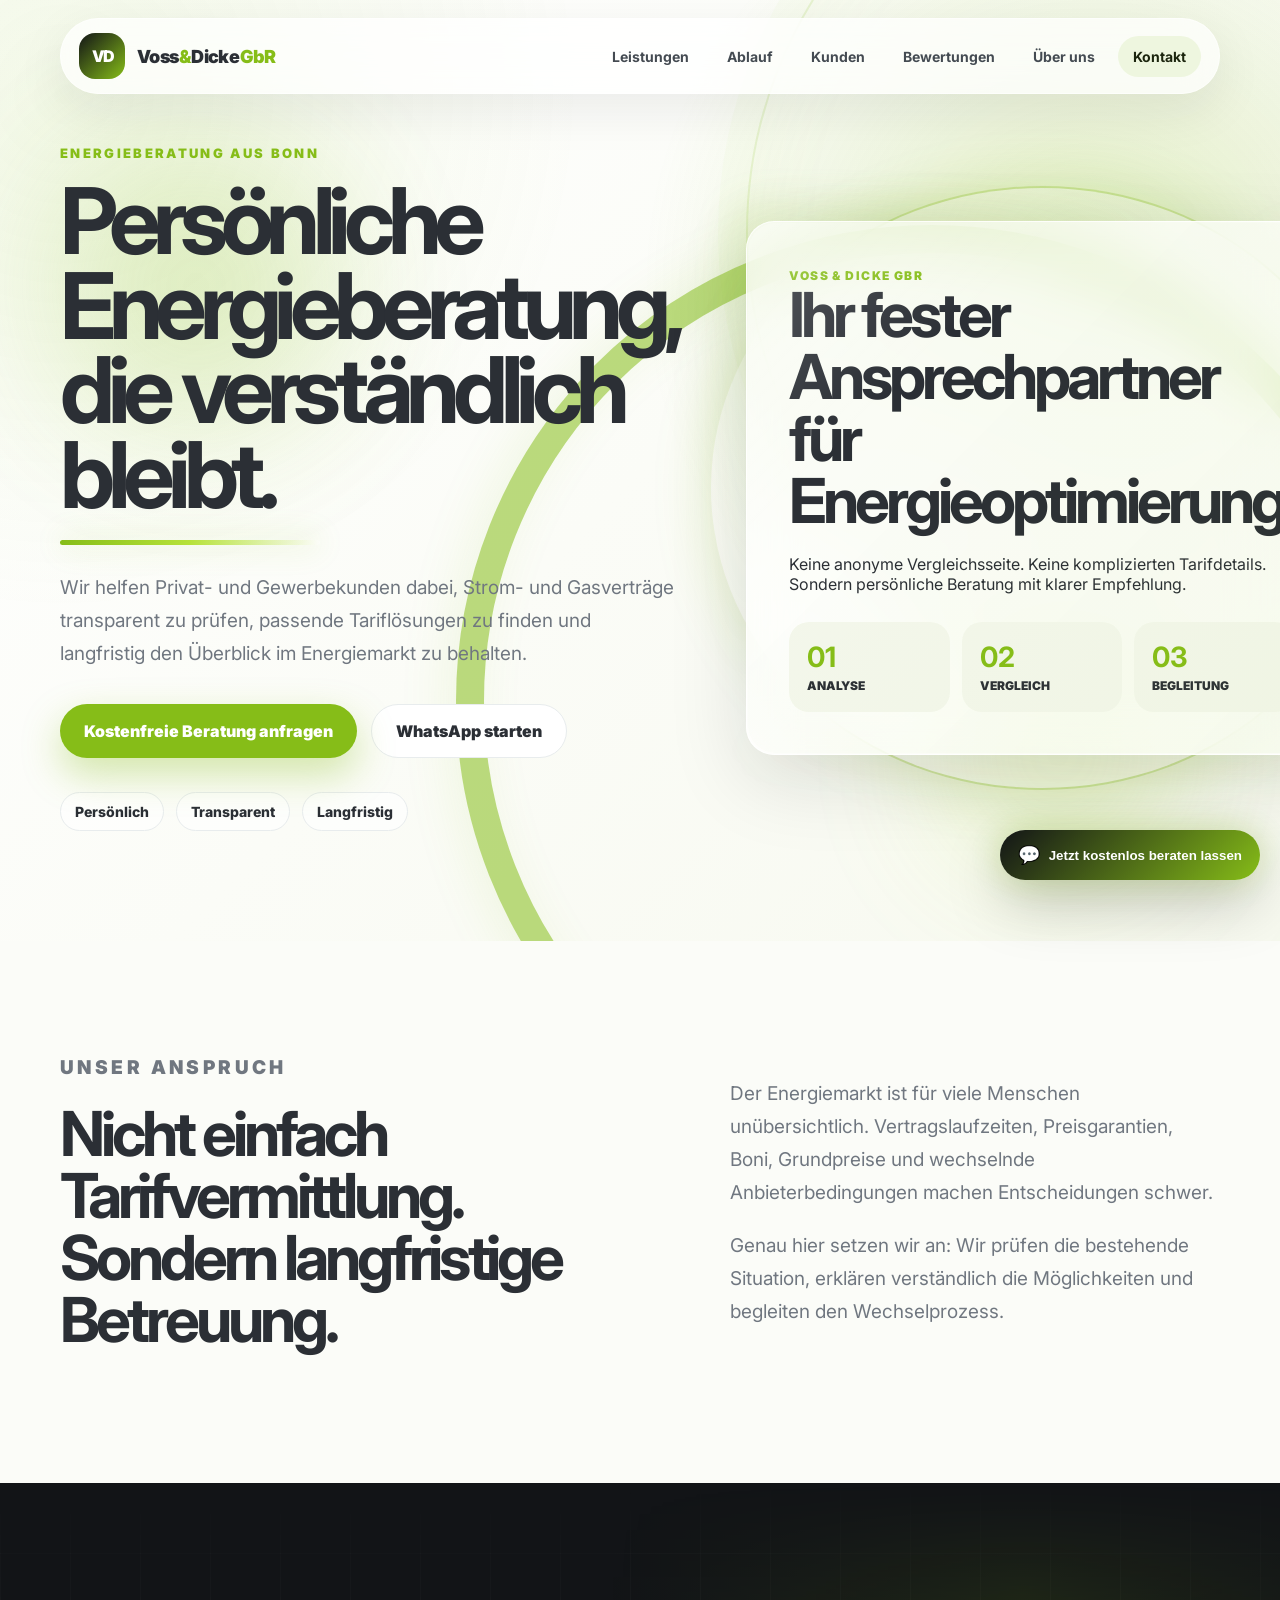
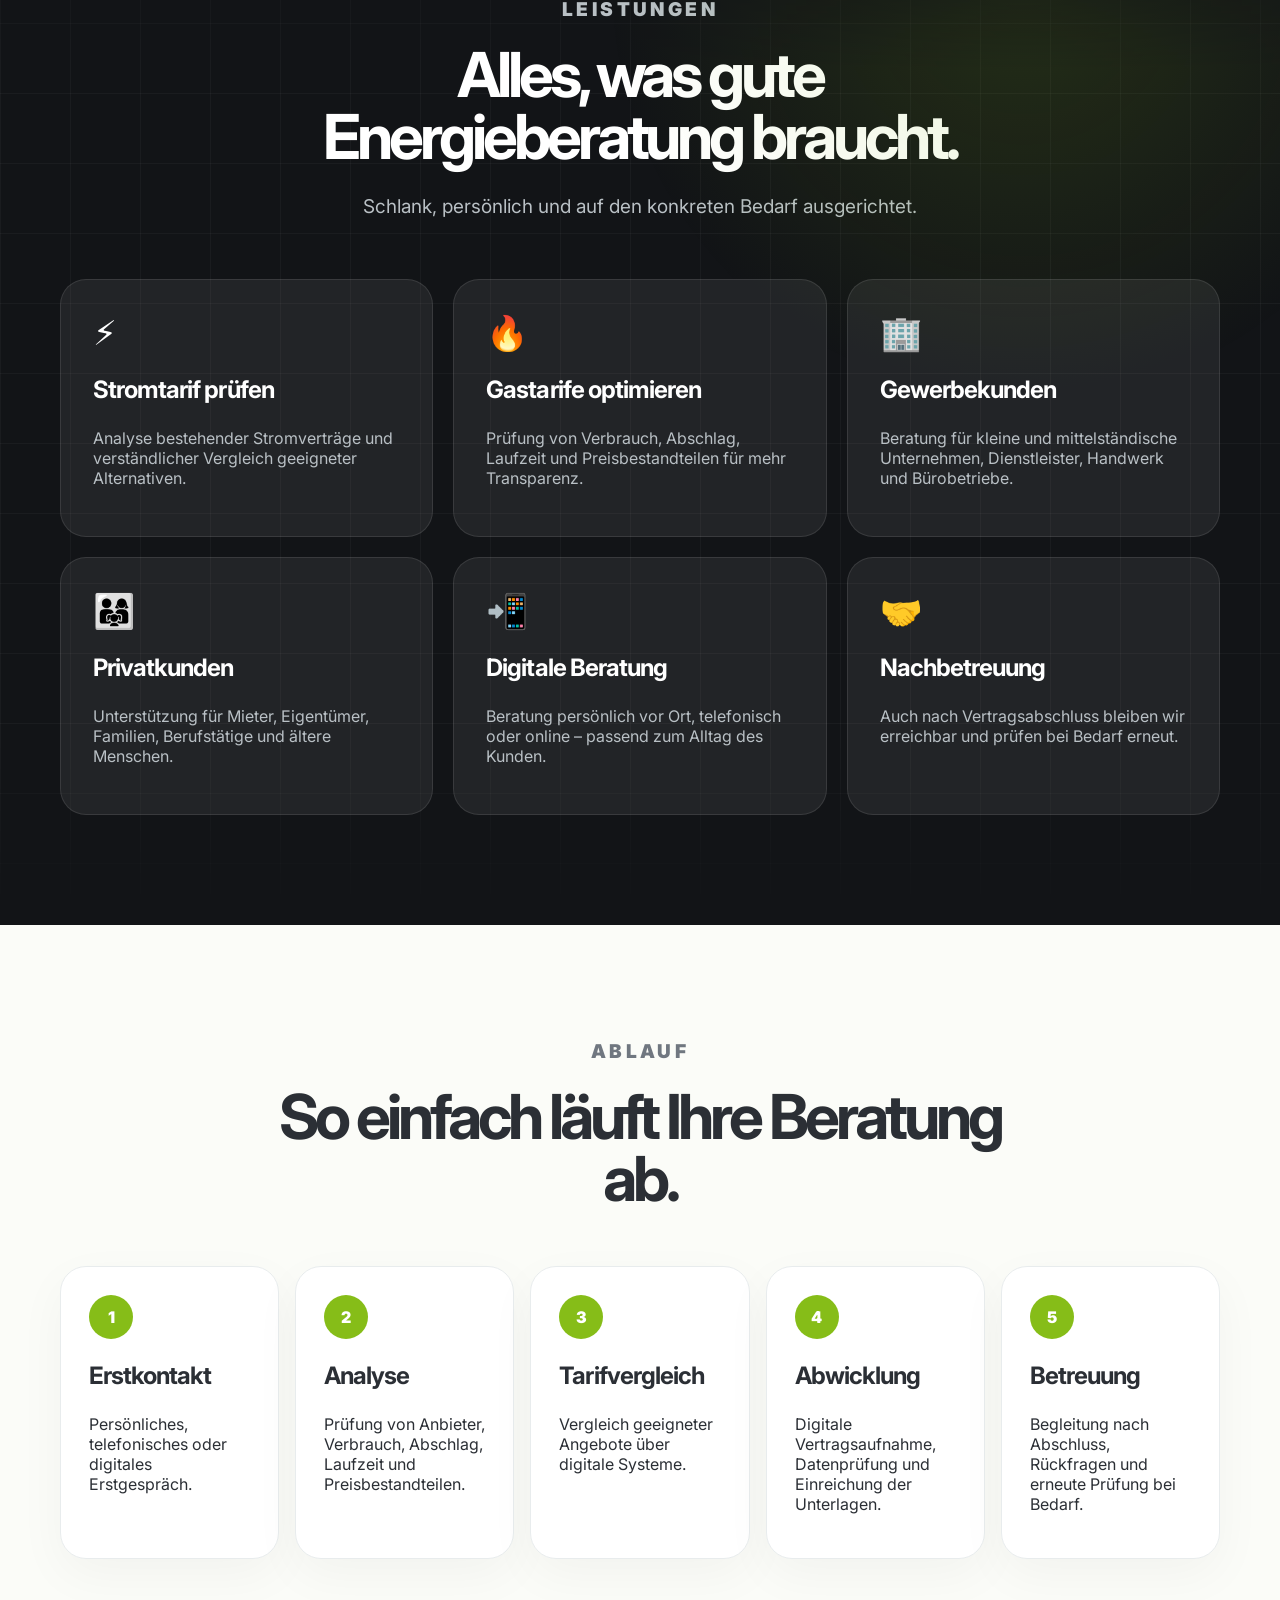
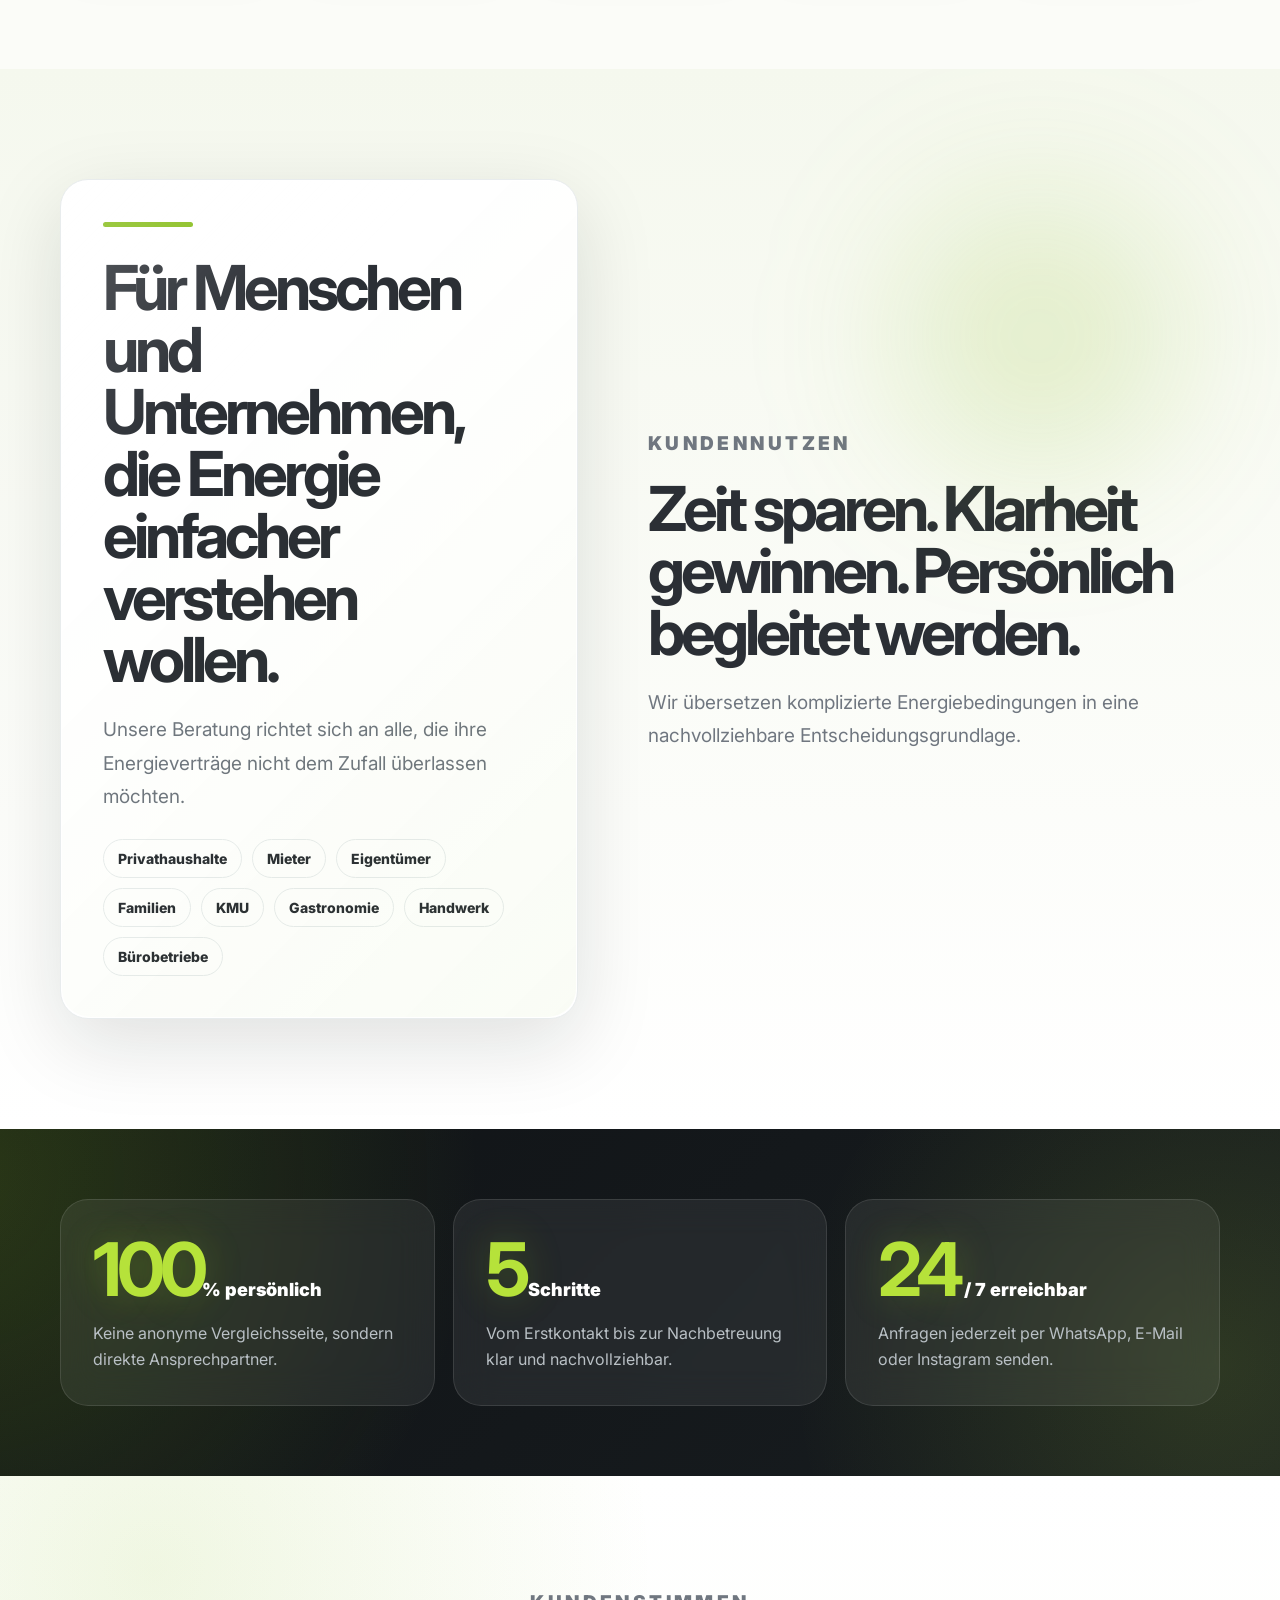
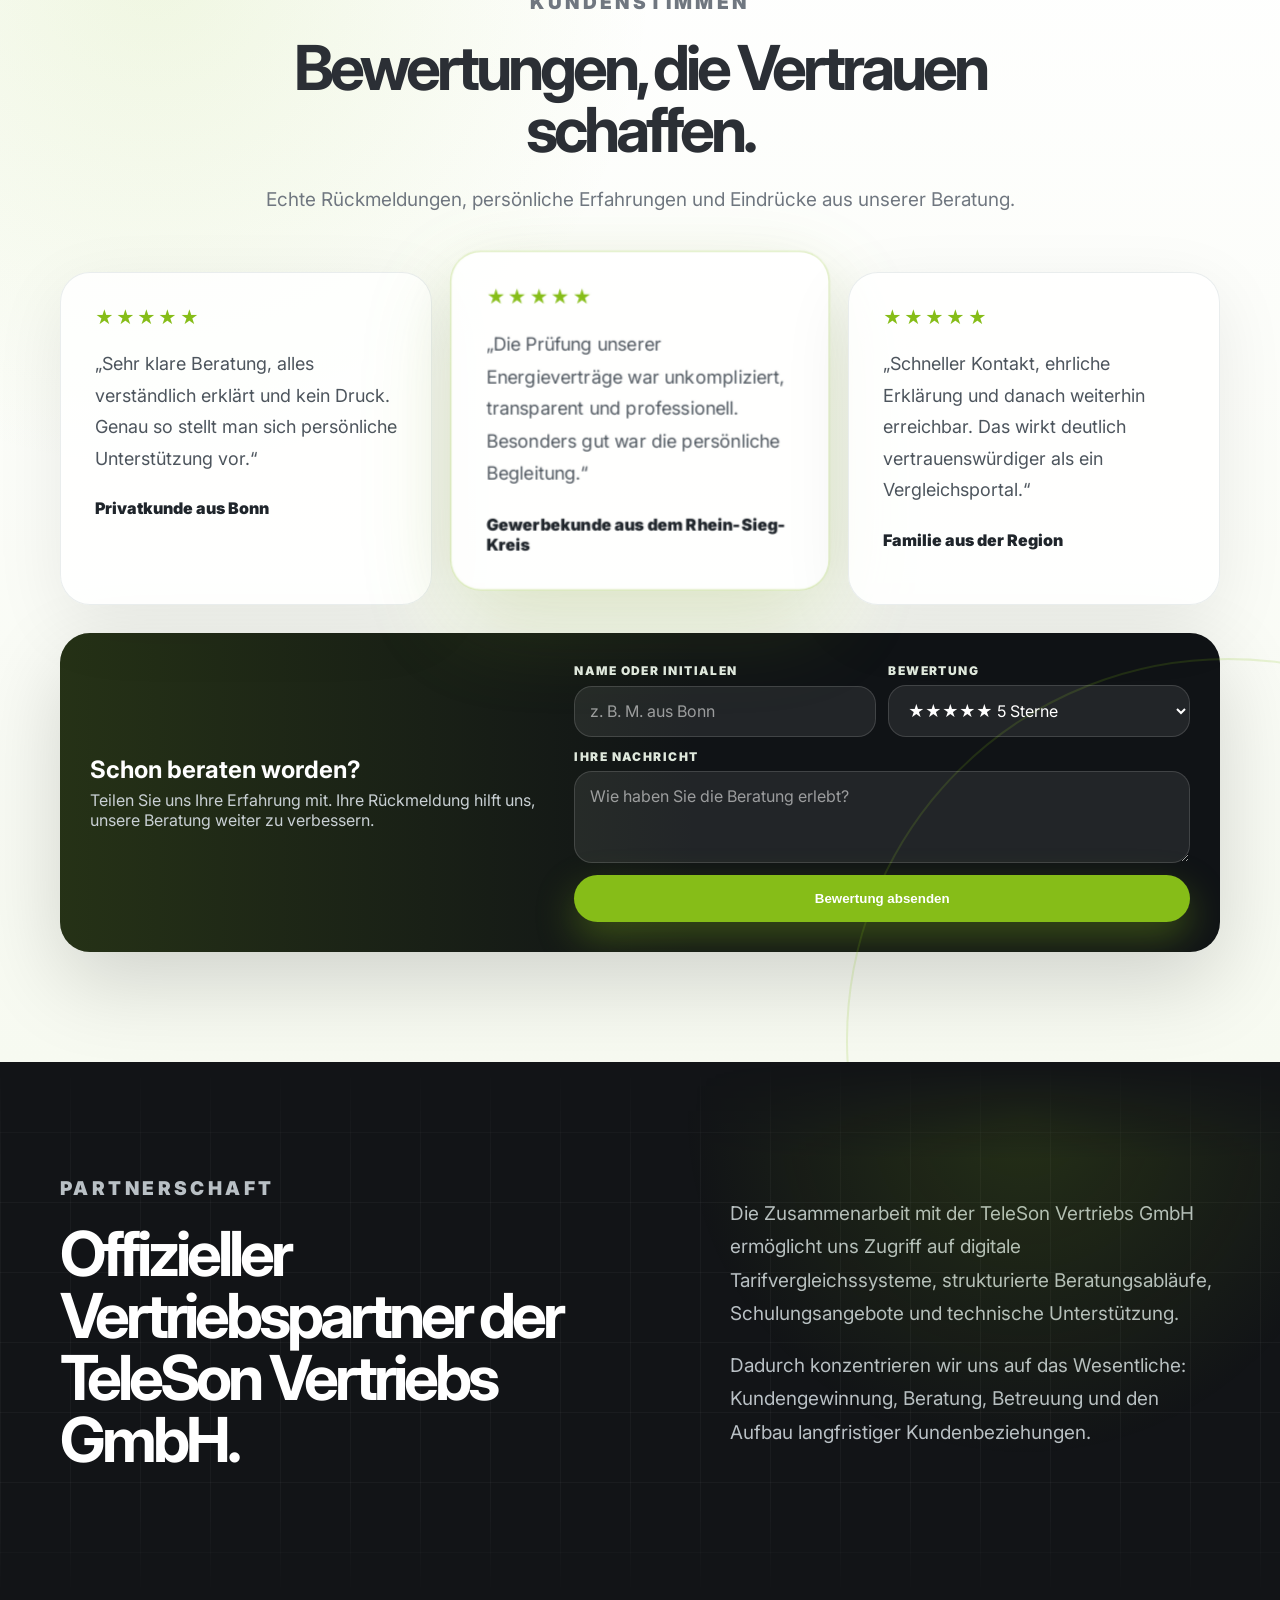
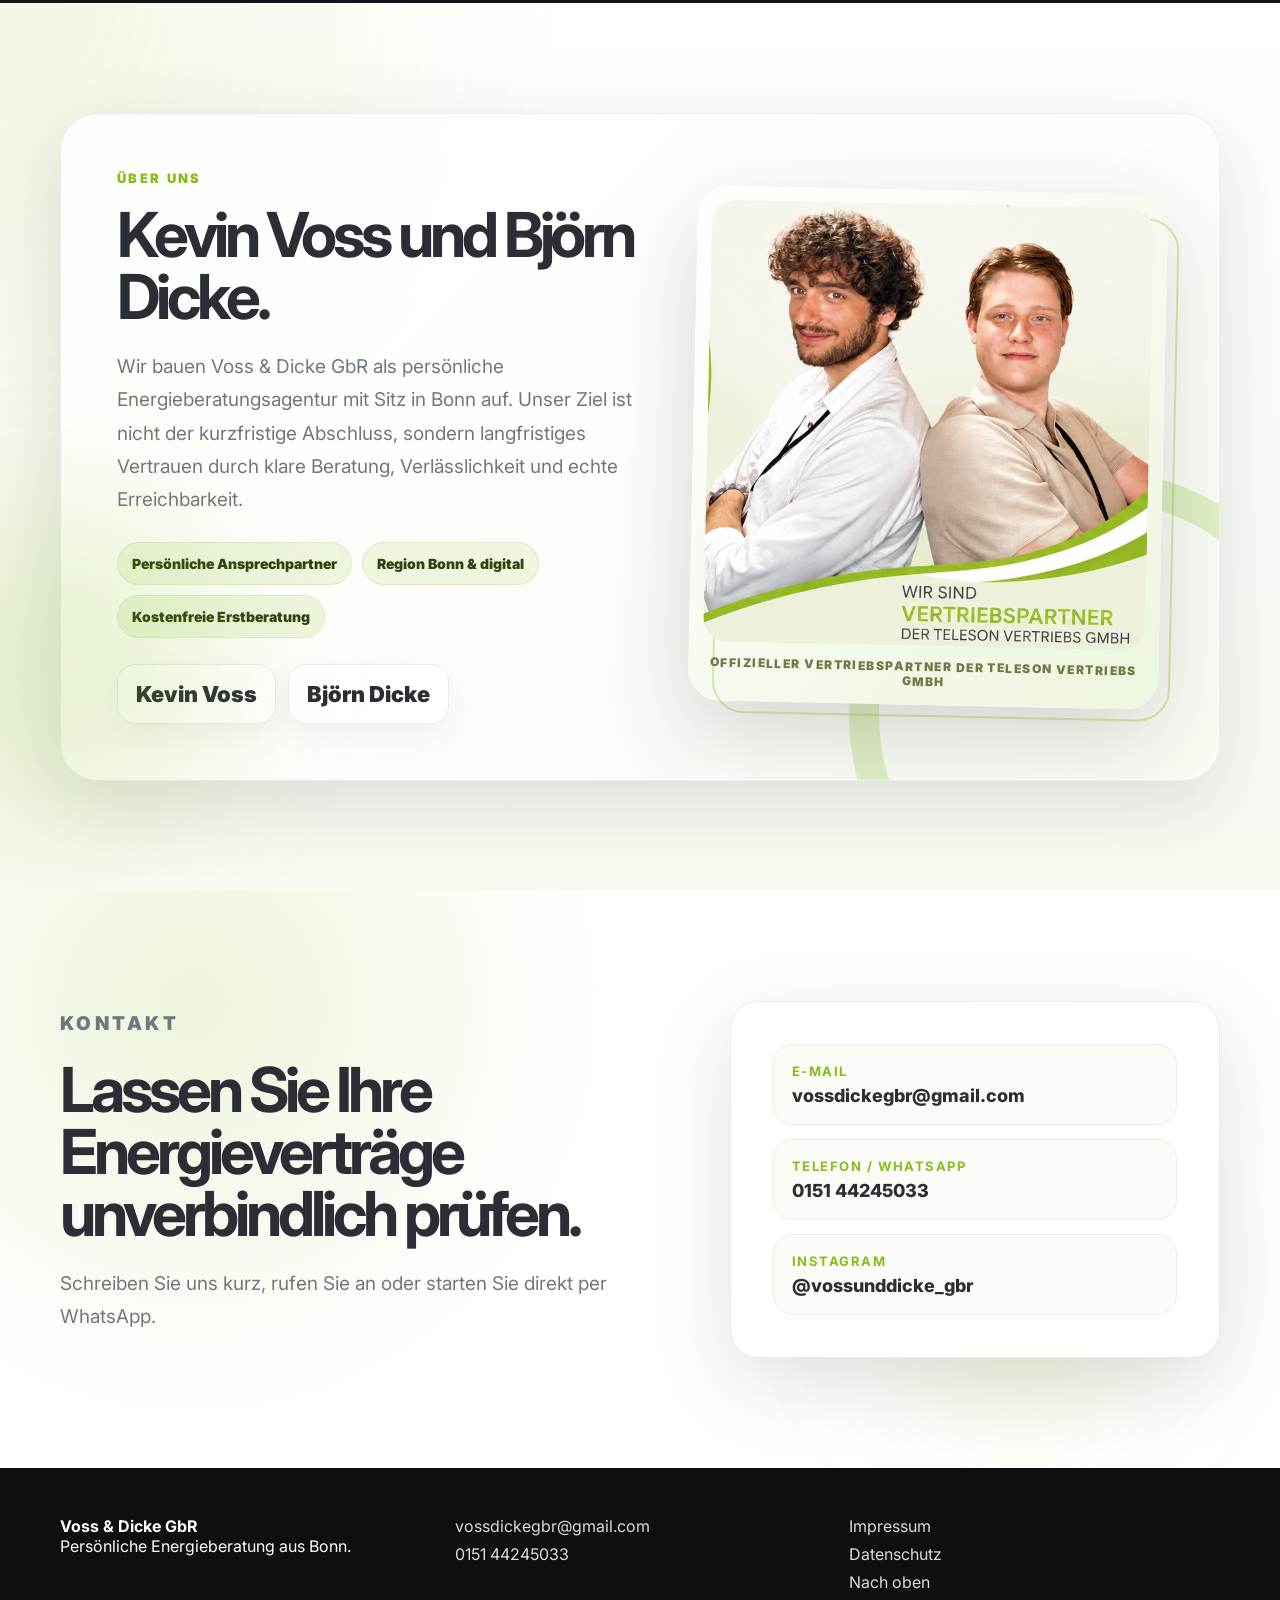
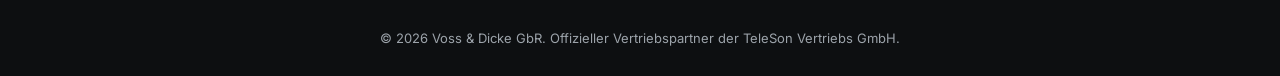
==== commit 9ef02c5b: "Update index.html" ====
--- a/index.html
+++ b/index.html
@@ -215,7 +215,7 @@
           <a href="mailto:vossdickegbr@gmail.com"><strong>E-Mail</strong><span>vossdickegbr@gmail.com</span></a>
           <a href="tel:+4915144245033"><strong>Telefon / WhatsApp</strong><span>0151 44245033</span></a>
           <a href="https://instagram.com/vossunddicke_gbr" target="_blank" rel="noopener"><strong>Instagram</strong><span>@vossunddicke_gbr</span></a>
-          <button class="btn primary full chat-open" type="button">Chat öffnen</button>
+        
         </div>
       </div>
     </section>
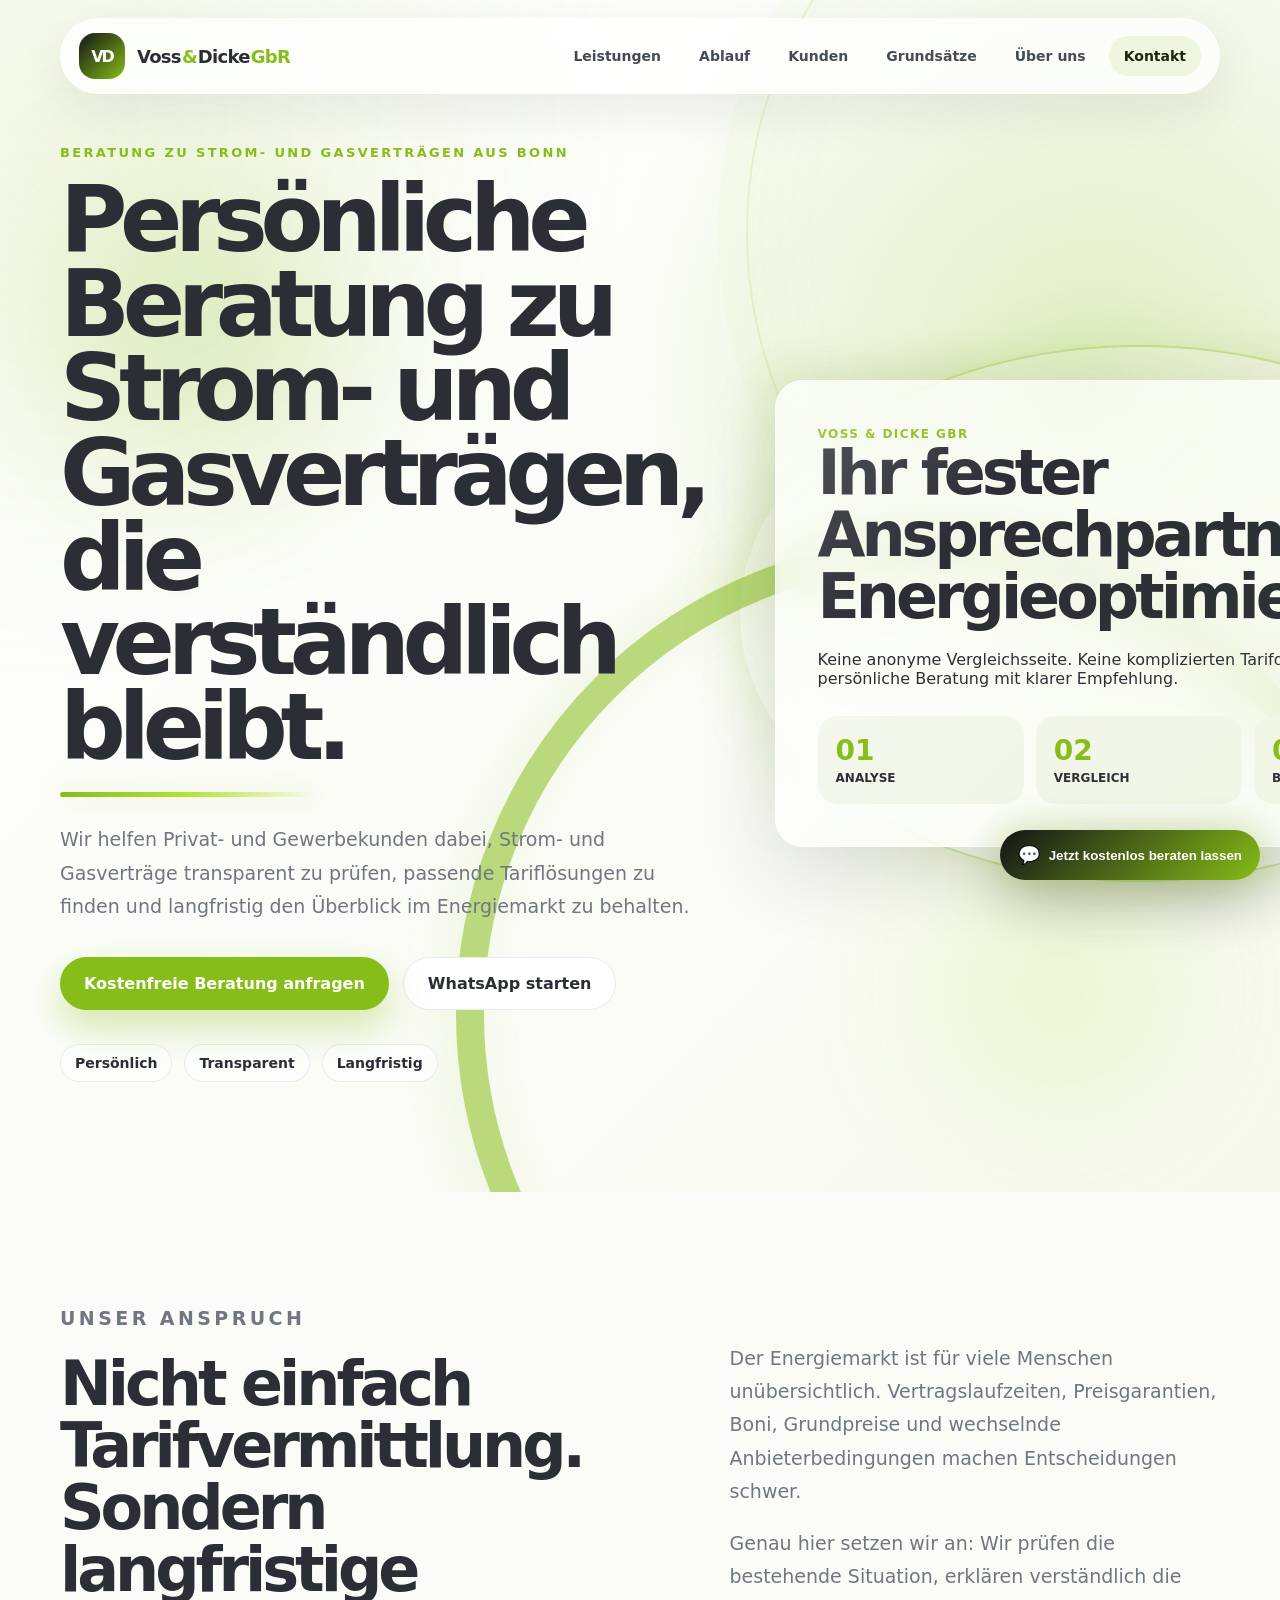
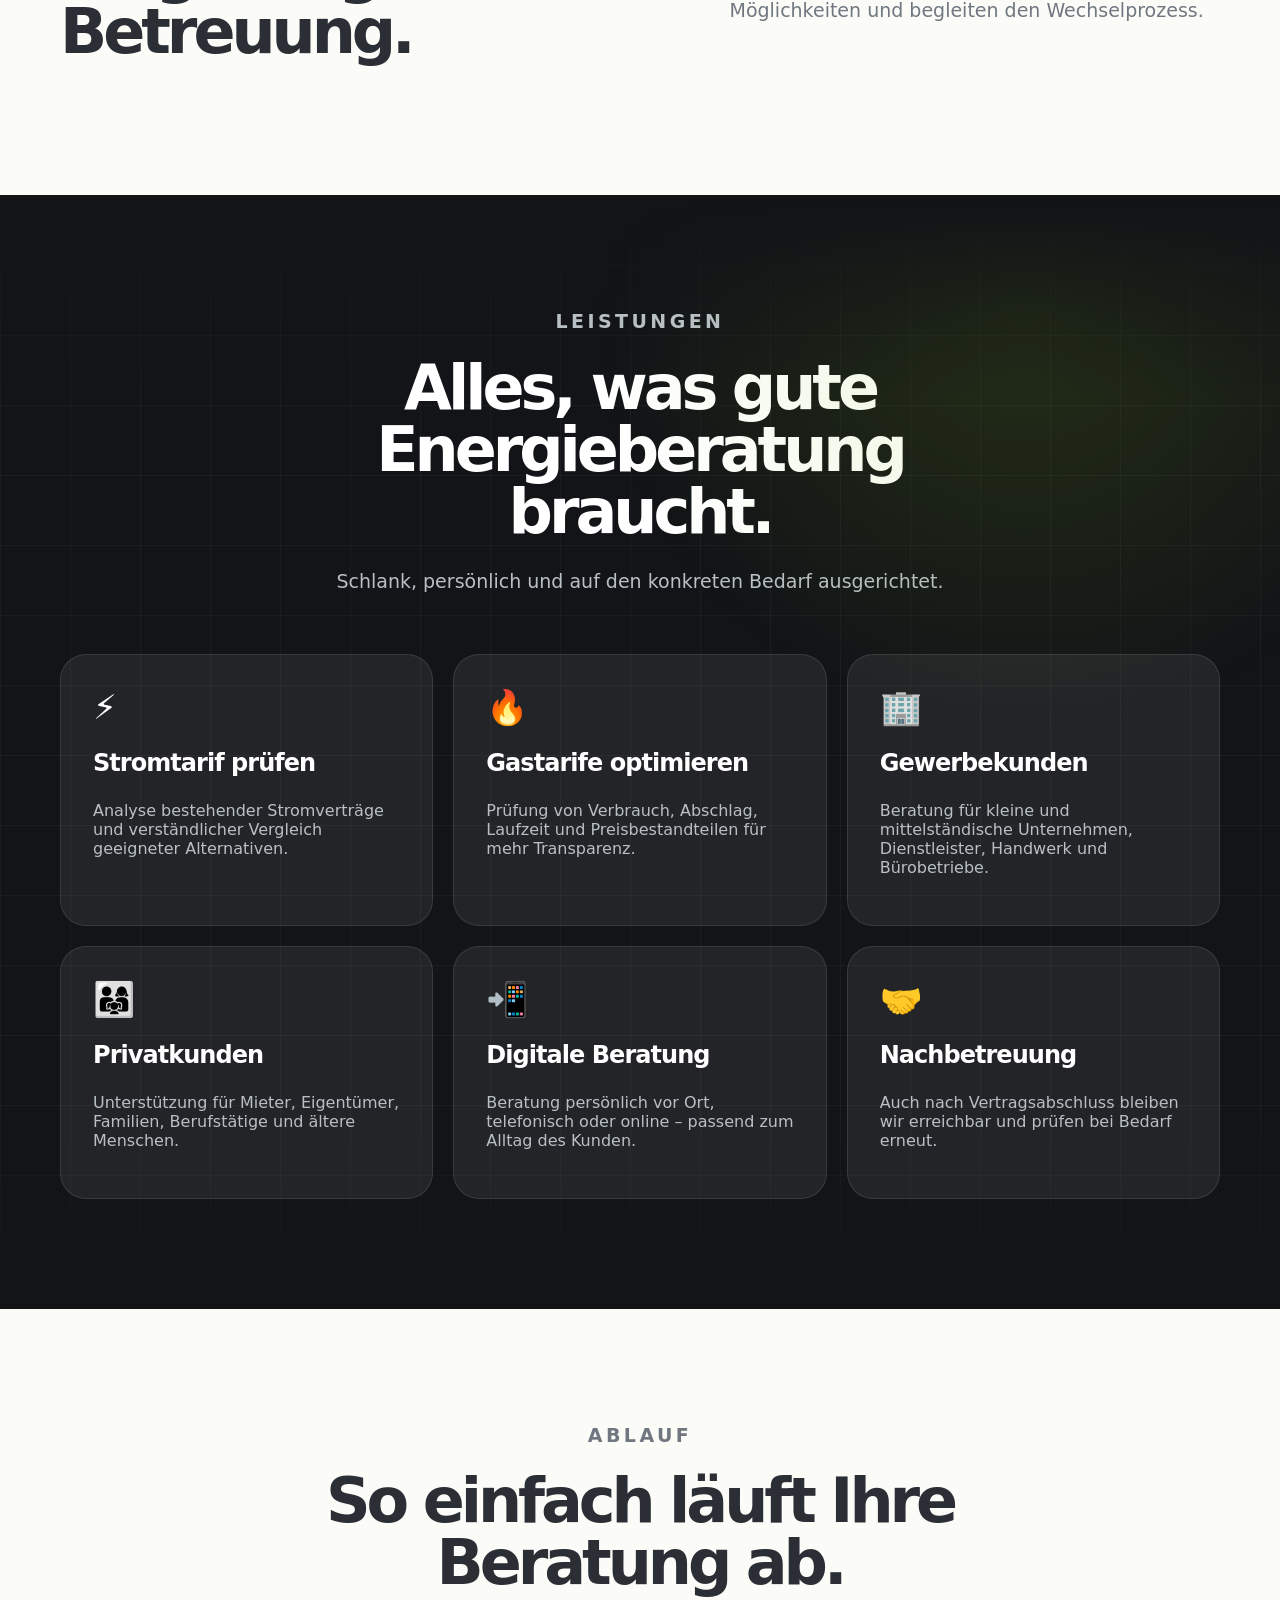
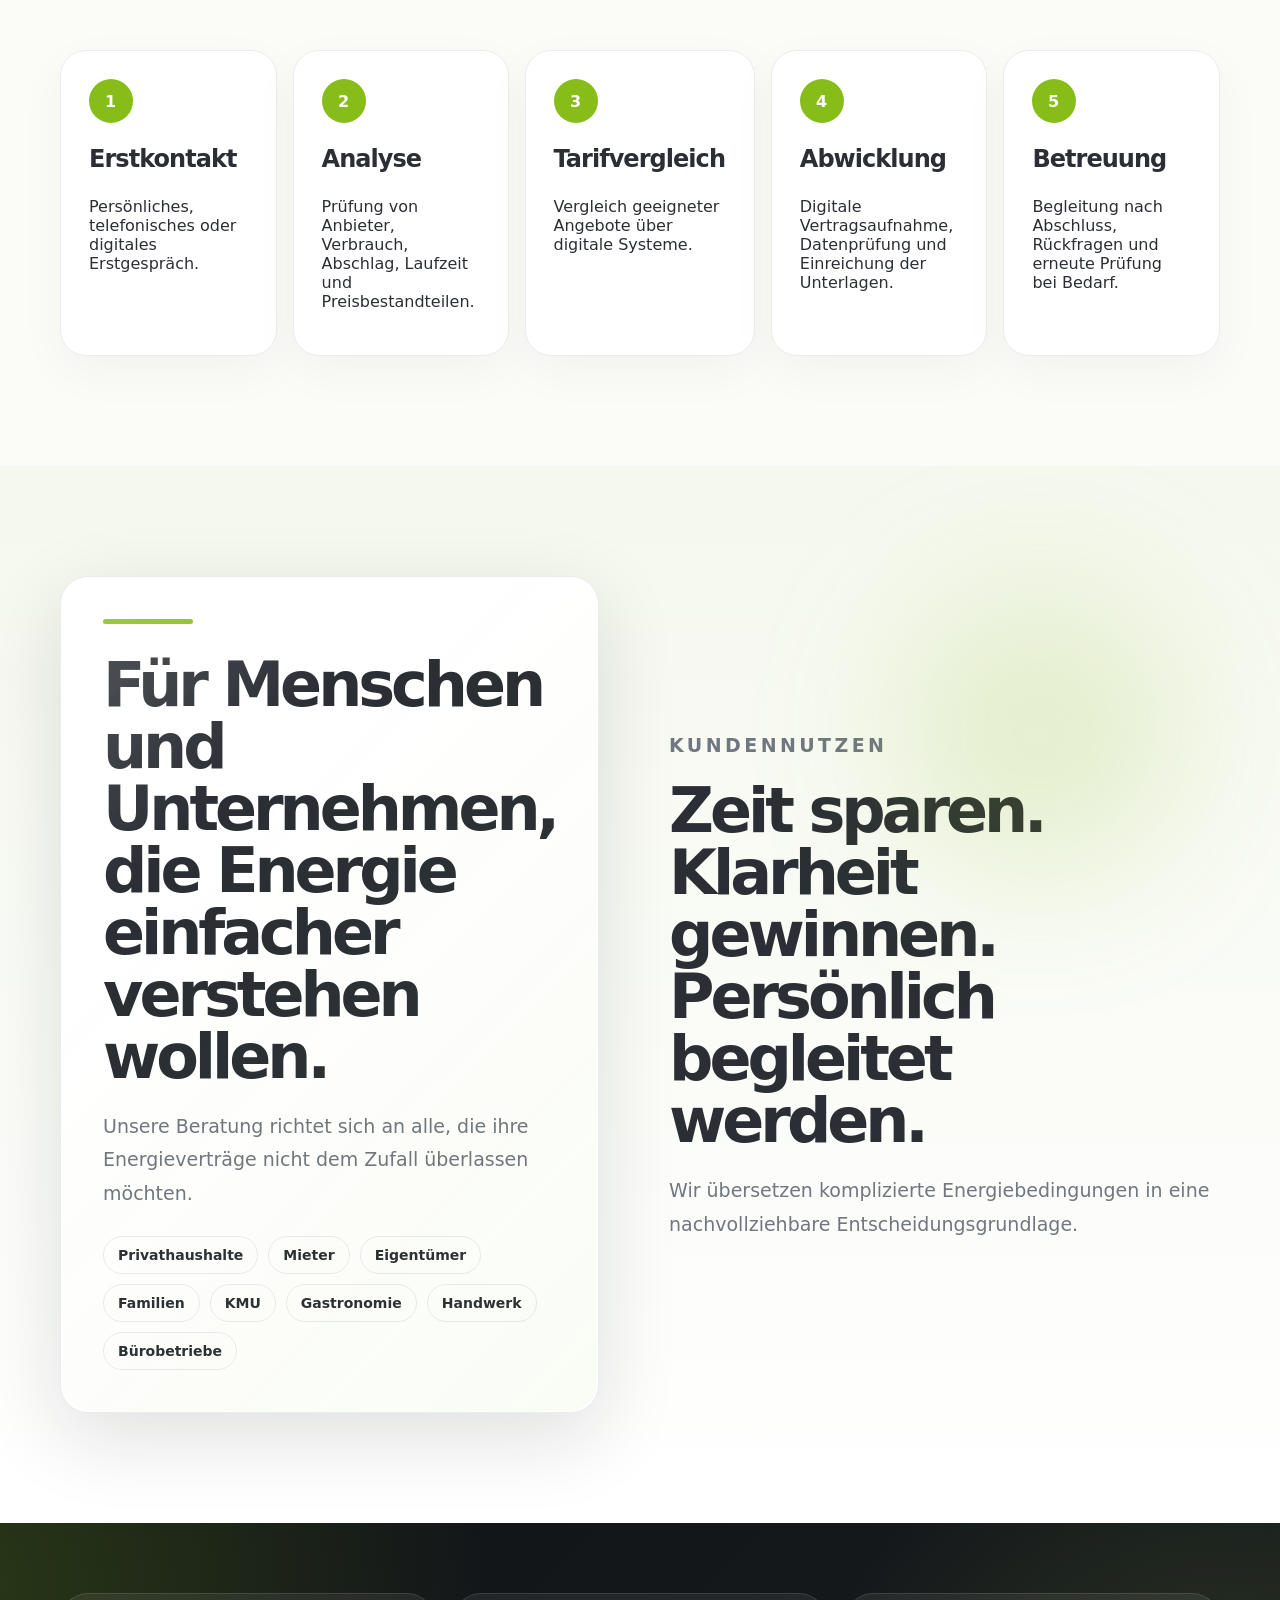
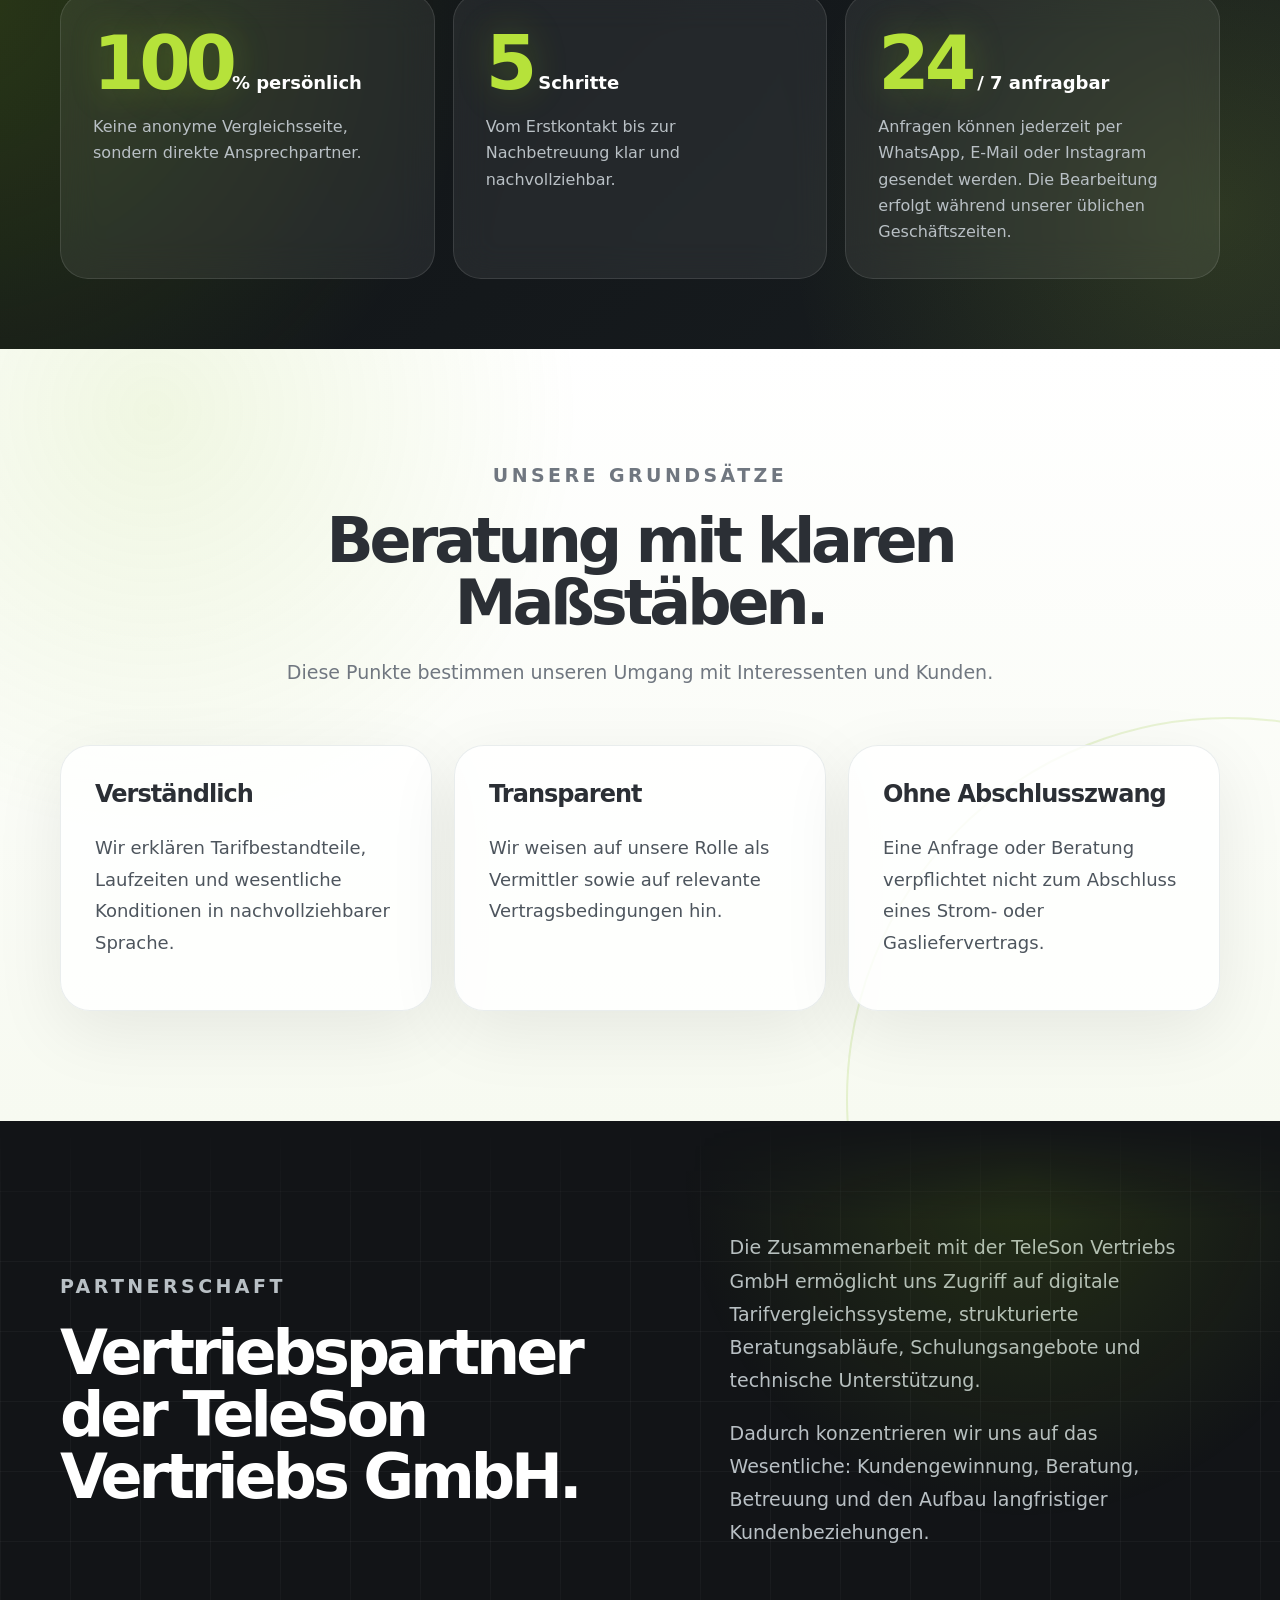
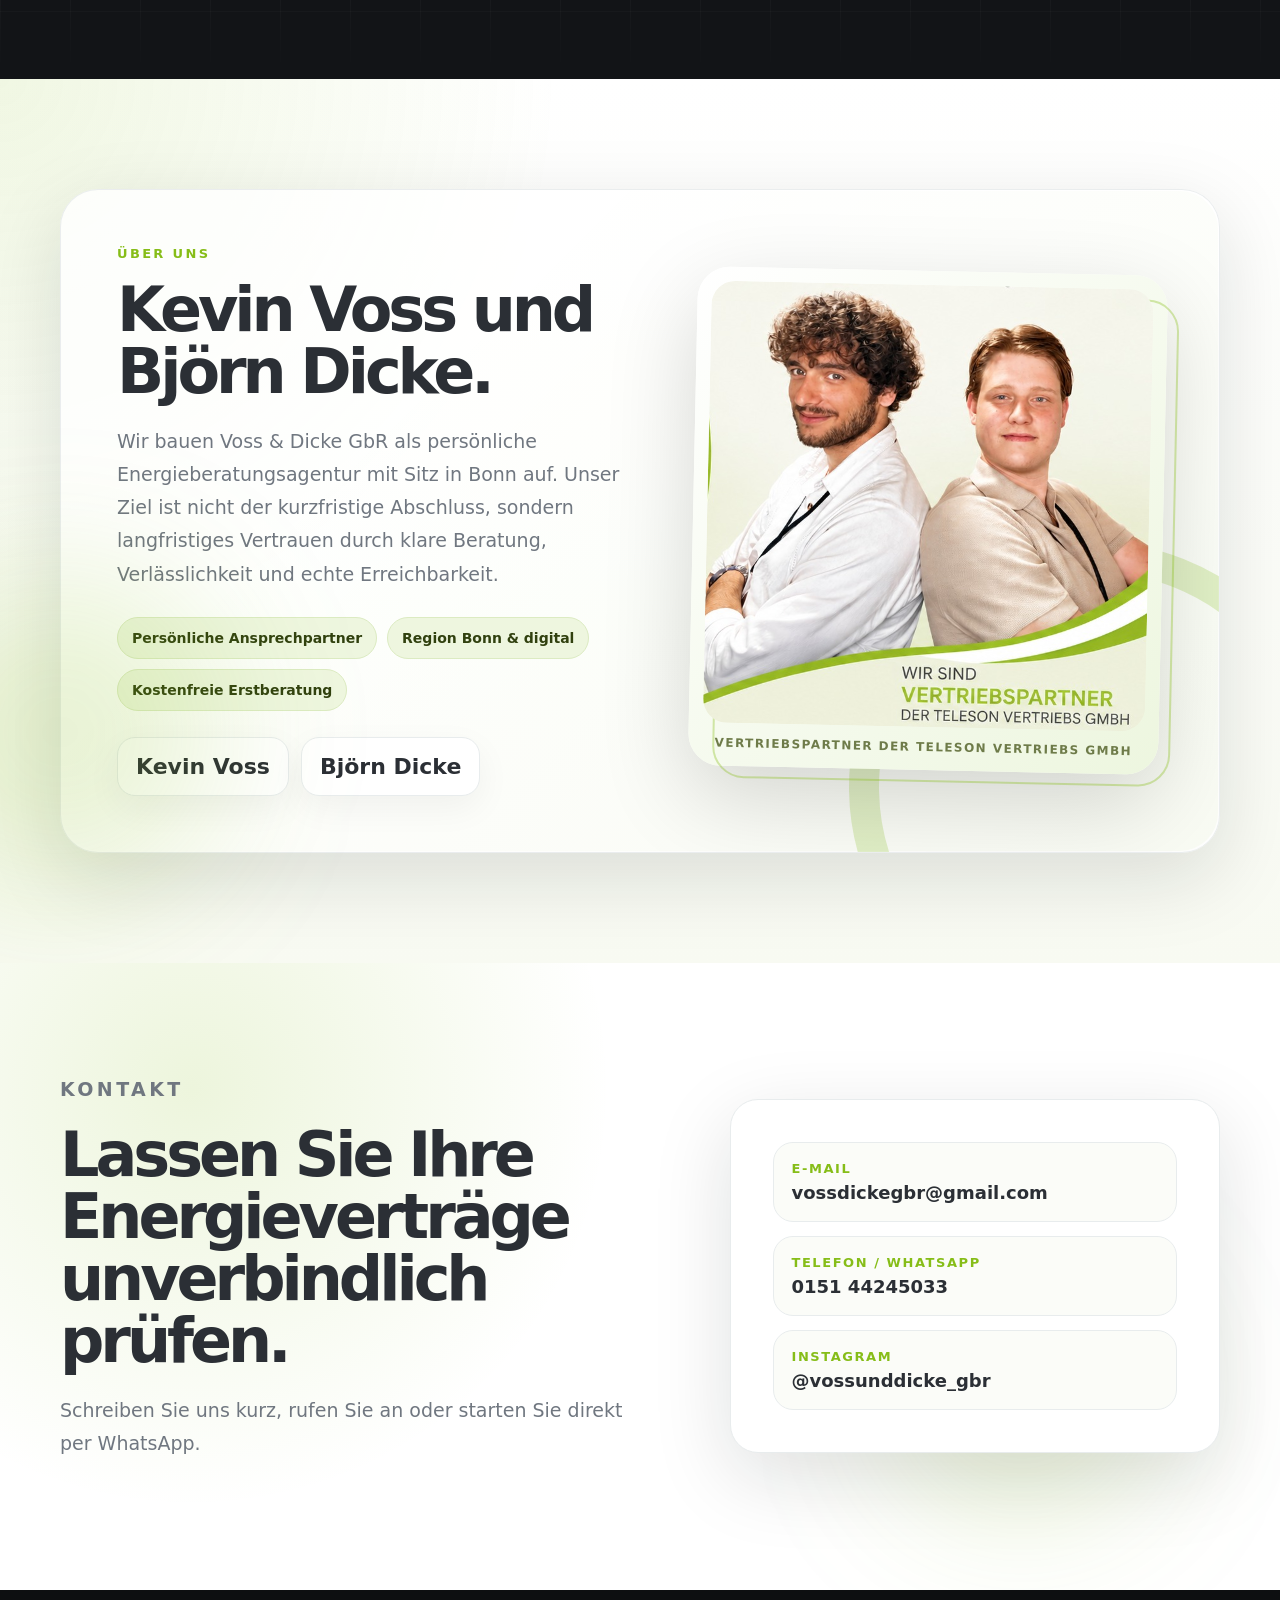
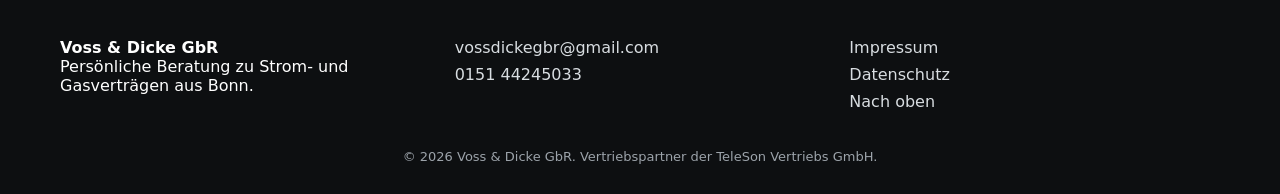
==== commit 82585ba2: "Add files via upload" ====
--- a/index.html
+++ b/index.html
@@ -1,265 +1,202 @@
 <!DOCTYPE html>
+
+
 <html lang="de">
 <head>
-  <meta charset="UTF-8" />
-  <meta name="viewport" content="width=device-width, initial-scale=1.0" />
-  <title>Voss & Dicke GbR | Energieberatung aus Bonn</title>
-  <meta name="description" content="Persönliche Energieberatung aus Bonn: Voss & Dicke GbR prüft Strom- und Gasverträge transparent, verständlich und unverbindlich für Privat- und Gewerbekunden." />
-  <meta name="keywords" content="Energieberatung Bonn, Stromtarif prüfen, Gastarif optimieren, Voss und Dicke, TeleSon Vertriebspartner, Energieoptimierung" />
-  <meta name="theme-color" content="#86bd18" />
-  <meta property="og:title" content="Voss & Dicke GbR | Energieberatung aus Bonn" />
-  <meta property="og:description" content="Persönlich. Transparent. Langfristig. Kostenfreie Energieberatung für Privat- und Gewerbekunden." />
-  <meta property="og:type" content="website" />
-  <meta property="og:image" content="img/team.jpg" />
-  <link rel="preconnect" href="https://fonts.googleapis.com">
-  <link rel="preconnect" href="https://fonts.gstatic.com" crossorigin>
-  <link href="https://fonts.googleapis.com/css2?family=Inter:wght@400;500;600;700;800;900&display=swap" rel="stylesheet">
-  <link rel="stylesheet" href="css/style.css" />
-  <script type="application/ld+json">
-  {"@context":"https://schema.org","@type":"Organization","name":"Voss & Dicke GbR","email":"vossdickegbr@gmail.com","telephone":"+4915144245033","url":"https://vossdickegbr.github.io/vossunddicke/","areaServed":"Bonn und Umgebung","description":"Persönliche Energieberatung und Tarifoptimierung für Strom und Gas."}
-  </script>
-</head>
+<meta charset="utf-8"/>
+<meta content="width=device-width, initial-scale=1.0" name="viewport"/>
+<title>Voss &amp; Dicke GbR | Beratung zu Strom- und Gasverträgen aus Bonn</title>
+<meta content="Persönliche Beratung zu Strom- und Gasverträgen aus Bonn: Voss &amp; Dicke GbR prüft Strom- und Gasverträge transparent, verständlich und unverbindlich für Privat- und Gewerbekunden." name="description"/>
+<meta content="Energieberatung Bonn, Stromtarif prüfen, Gastarif optimieren, Voss und Dicke, TeleSon Vertriebspartner, Energieoptimierung" name="keywords"/>
+<meta content="#86bd18" name="theme-color"/>
+<meta content="Voss &amp; Dicke GbR | Beratung zu Strom- und Gasverträgen aus Bonn" property="og:title"/>
+<meta content="Persönlich. Transparent. Langfristig. Kostenfreie Energieberatung für Privat- und Gewerbekunden." property="og:description"/>
+<meta content="website" property="og:type"/>
+<meta content="https://vossunddicke.de/img/team.jpg" property="og:image"/>
+<link href="css/style.css" rel="stylesheet"/>
+<script type="application/ld+json">{
+  "@context": "https://schema.org",
+  "@type": "Organization",
+  "name": "Voss & Dicke GbR",
+  "email": "vossdickegbr@gmail.com",
+  "telephone": "+4915144245033",
+  "url": "https://vossunddicke.de/",
+  "areaServed": "Deutschland",
+  "description": "Persönliche Beratung und Vermittlung von Strom- und Gaslieferverträgen."
+}</script>
+<meta content="strict-origin-when-cross-origin" name="referrer"/><meta content="camera=(), microphone=(), geolocation=(), payment=()" http-equiv="Permissions-Policy"/><link href="https://vossunddicke.de/" rel="canonical"/><meta content="https://vossunddicke.de/" property="og:url"/></head>
 <body>
-
-  <div class="vd-intro" aria-hidden="true">
-    <div class="vd-intro__beam"></div>
-    <div class="vd-intro__particles">
-      <span></span><span></span><span></span><span></span><span></span><span></span>
-    </div>
-    <div class="vd-intro__content">
-      <div class="vd-intro__welcome">Willkommen bei</div>
-      <div class="vd-intro__logo">
-        <div class="vd-intro__mark">VD</div>
-        <div class="vd-intro__name">Voss<span>&</span>Dicke<span>GbR</span></div>
-      </div>
-      <div class="vd-intro__line"></div>
-    </div>
-  </div>
-  <div class="cursor-glow" aria-hidden="true"></div>
-  <a class="skip-link" href="#main">Zum Inhalt springen</a>
-
-  <header class="site-header" id="top">
-    <a class="brand" href="#top" aria-label="Voss & Dicke Startseite">
-      <span class="brand-mark">VD</span>
-      <span class="brand-text">Voss<span>&</span>Dicke<span>GbR</span></span>
-    </a>
-    <button class="nav-toggle" aria-label="Navigation öffnen" aria-expanded="false"><span></span><span></span><span></span></button>
-    <nav class="site-nav" aria-label="Hauptnavigation">
-      <a href="#leistungen">Leistungen</a>
-      <a href="#prozess">Ablauf</a>
-      <a href="#kunden">Kunden</a>
-      <a href="#bewertungen">Bewertungen</a>
-      <a href="#ueber-uns">Über uns</a>
-      <a href="#kontakt" class="nav-cta">Kontakt</a>
-    </nav>
-  </header>
-
-  <main id="main">
-    <section class="hero section-pad">
-      <div class="hero-bg" aria-hidden="true"></div>
-      <div class="container hero-grid">
-        <div class="hero-copy reveal">
-          <p class="eyebrow">Energieberatung aus Bonn</p>
-          <h1>Persönliche Energieberatung, die verständlich bleibt.</h1>
-          <p class="hero-text">Wir helfen Privat- und Gewerbekunden dabei, Strom- und Gasverträge transparent zu prüfen, passende Tariflösungen zu finden und langfristig den Überblick im Energiemarkt zu behalten.</p>
-          <div class="hero-actions">
-            <a class="btn primary" href="#kontakt">Kostenfreie Beratung anfragen</a>
-            <a class="btn secondary" href="https://wa.me/4915144245033" target="_blank" rel="noopener">WhatsApp starten</a>
-          </div>
-          <div class="trust-row"><span>Persönlich</span><span>Transparent</span><span>Langfristig</span></div>
-        </div>
-        <div class="hero-card reveal delay-1">
-          <div class="orbital-card">
-            <div class="energy-ring"></div>
-            <div class="card-inner">
-              <span class="mini-label">Voss & Dicke GbR</span>
-              <h2>Ihr fester Ansprechpartner für Energieoptimierung.</h2>
-              <p>Keine anonyme Vergleichsseite. Keine komplizierten Tarifdetails. Sondern persönliche Beratung mit klarer Empfehlung.</p>
-              <div class="metric-grid"><div><strong>01</strong><span>Analyse</span></div><div><strong>02</strong><span>Vergleich</span></div><div><strong>03</strong><span>Begleitung</span></div></div>
-            </div>
-          </div>
-        </div>
-      </div>
-    </section>
-
-    <section class="section-pad intro">
-      <div class="container split">
-        <div class="section-head reveal"><p class="eyebrow">Unser Anspruch</p><h2>Nicht einfach Tarifvermittlung. Sondern langfristige Betreuung.</h2></div>
-        <div class="intro-text reveal delay-1"><p>Der Energiemarkt ist für viele Menschen unübersichtlich. Vertragslaufzeiten, Preisgarantien, Boni, Grundpreise und wechselnde Anbieterbedingungen machen Entscheidungen schwer.</p><p>Genau hier setzen wir an: Wir prüfen die bestehende Situation, erklären verständlich die Möglichkeiten und begleiten den Wechselprozess.</p></div>
-      </div>
-    </section>
-
-    <section class="section-pad dark" id="leistungen">
-      <div class="container">
-        <div class="section-head center reveal"><p class="eyebrow">Leistungen</p><h2>Alles, was gute Energieberatung braucht.</h2><p>Schlank, persönlich und auf den konkreten Bedarf ausgerichtet.</p></div>
-        <div class="cards services">
-          <article class="service-card reveal"><span class="icon">⚡</span><h3>Stromtarif prüfen</h3><p>Analyse bestehender Stromverträge und verständlicher Vergleich geeigneter Alternativen.</p></article>
-          <article class="service-card reveal delay-1"><span class="icon">🔥</span><h3>Gastarife optimieren</h3><p>Prüfung von Verbrauch, Abschlag, Laufzeit und Preisbestandteilen für mehr Transparenz.</p></article>
-          <article class="service-card reveal delay-2"><span class="icon">🏢</span><h3>Gewerbekunden</h3><p>Beratung für kleine und mittelständische Unternehmen, Dienstleister, Handwerk und Bürobetriebe.</p></article>
-          <article class="service-card reveal"><span class="icon">👨‍👩‍👧</span><h3>Privatkunden</h3><p>Unterstützung für Mieter, Eigentümer, Familien, Berufstätige und ältere Menschen.</p></article>
-          <article class="service-card reveal delay-1"><span class="icon">📲</span><h3>Digitale Beratung</h3><p>Beratung persönlich vor Ort, telefonisch oder online – passend zum Alltag des Kunden.</p></article>
-          <article class="service-card reveal delay-2"><span class="icon">🤝</span><h3>Nachbetreuung</h3><p>Auch nach Vertragsabschluss bleiben wir erreichbar und prüfen bei Bedarf erneut.</p></article>
-        </div>
-      </div>
-    </section>
-
-    <section class="section-pad" id="prozess">
-      <div class="container">
-        <div class="section-head center reveal"><p class="eyebrow">Ablauf</p><h2>So einfach läuft Ihre Beratung ab.</h2></div>
-        <div class="timeline">
-          <div class="step reveal"><span>1</span><h3>Erstkontakt</h3><p>Persönliches, telefonisches oder digitales Erstgespräch.</p></div>
-          <div class="step reveal"><span>2</span><h3>Analyse</h3><p>Prüfung von Anbieter, Verbrauch, Abschlag, Laufzeit und Preisbestandteilen.</p></div>
-          <div class="step reveal"><span>3</span><h3>Tarifvergleich</h3><p>Vergleich geeigneter Angebote über digitale Systeme.</p></div>
-          <div class="step reveal"><span>4</span><h3>Abwicklung</h3><p>Digitale Vertragsaufnahme, Datenprüfung und Einreichung der Unterlagen.</p></div>
-          <div class="step reveal"><span>5</span><h3>Betreuung</h3><p>Begleitung nach Abschluss, Rückfragen und erneute Prüfung bei Bedarf.</p></div>
-        </div>
-      </div>
-    </section>
-
-    <section class="section-pad soft" id="kunden">
-      <div class="container split reverse">
-        <div class="premium-panel reveal"><div class="panel-line"></div><h2>Für Menschen und Unternehmen, die Energie einfacher verstehen wollen.</h2><p>Unsere Beratung richtet sich an alle, die ihre Energieverträge nicht dem Zufall überlassen möchten.</p><div class="tag-cloud"><span>Privathaushalte</span><span>Mieter</span><span>Eigentümer</span><span>Familien</span><span>KMU</span><span>Gastronomie</span><span>Handwerk</span><span>Bürobetriebe</span></div></div>
-        <div class="section-head reveal delay-1"><p class="eyebrow">Kundennutzen</p><h2>Zeit sparen. Klarheit gewinnen. Persönlich begleitet werden.</h2><p>Wir übersetzen komplizierte Energiebedingungen in eine nachvollziehbare Entscheidungsgrundlage.</p></div>
-      </div>
-    </section>
-
-
-
-    <section class="section-pad stats-band">
-      <div class="container stats-grid reveal">
-        <div class="stat-card"><strong data-count="100">0</strong><span>% persönlich</span><p>Keine anonyme Vergleichsseite, sondern direkte Ansprechpartner.</p></div>
-        <div class="stat-card"><strong data-count="5">0</strong><span> Schritte</span><p>Vom Erstkontakt bis zur Nachbetreuung klar und nachvollziehbar.</p></div>
-        <div class="stat-card"><strong data-count="24">0</strong><span> / 7 erreichbar</span><p>Anfragen jederzeit per WhatsApp, E-Mail oder Instagram senden.</p></div>
-      </div>
-    </section>
-
-    <section class="section-pad testimonials" id="bewertungen">
-      <div class="container">
-        <div class="section-head center reveal">
-          <p class="eyebrow">Kundenstimmen</p>
-          <h2>Bewertungen, die Vertrauen schaffen.</h2>
-          <p>Echte Rückmeldungen, persönliche Erfahrungen und Eindrücke aus unserer Beratung.</p>
-        </div>
-        <div class="testimonial-grid">
-          <article class="testimonial-card reveal">
-            <div class="stars">★★★★★</div>
-            <p>„Sehr klare Beratung, alles verständlich erklärt und kein Druck. Genau so stellt man sich persönliche Unterstützung vor.“</p>
-            <span>Privatkunde aus Bonn</span>
-          </article>
-          <article class="testimonial-card reveal delay-1 featured-review">
-            <div class="stars">★★★★★</div>
-            <p>„Die Prüfung unserer Energieverträge war unkompliziert, transparent und professionell. Besonders gut war die persönliche Begleitung.“</p>
-            <span>Gewerbekunde aus dem Rhein-Sieg-Kreis</span>
-          </article>
-          <article class="testimonial-card reveal delay-2">
-            <div class="stars">★★★★★</div>
-            <p>„Schneller Kontakt, ehrliche Erklärung und danach weiterhin erreichbar. Das wirkt deutlich vertrauenswürdiger als ein Vergleichsportal.“</p>
-            <span>Familie aus der Region</span>
-          </article>
-        </div>
-        <div class="review-cta review-studio reveal">
-          <div class="review-studio-copy">
-            <strong>Schon beraten worden?</strong>
-            <p>Teilen Sie uns Ihre Erfahrung mit. Ihre Rückmeldung hilft uns, unsere Beratung weiter zu verbessern.</p>
-          </div>
-          <form class="review-form" id="reviewForm">
-            <label>
-              <span>Name oder Initialen</span>
-              <input type="text" id="reviewName" placeholder="z. B. M. aus Bonn" required>
-            </label>
-            <label>
-              <span>Bewertung</span>
-              <select id="reviewStars" required>
-                <option value="★★★★★">★★★★★ 5 Sterne</option>
-                <option value="★★★★☆">★★★★☆ 4 Sterne</option>
-                <option value="★★★☆☆">★★★☆☆ 3 Sterne</option>
-              </select>
-            </label>
-            <label class="review-message">
-              <span>Ihre Nachricht</span>
-              <textarea id="reviewText" rows="3" placeholder="Wie haben Sie die Beratung erlebt?" required></textarea>
-            </label>
-            <button class="btn primary full" type="submit">Bewertung absenden</button>
-          </form>
-        </div>
-      </div>
-    </section>
-
-    <section class="section-pad dark" id="teleSon">
-      <div class="container split">
-        <div class="section-head reveal"><p class="eyebrow">Partnerschaft</p><h2>Offizieller Vertriebspartner der TeleSon Vertriebs GmbH.</h2></div>
-        <div class="intro-text reveal delay-1"><p>Die Zusammenarbeit mit der TeleSon Vertriebs GmbH ermöglicht uns Zugriff auf digitale Tarifvergleichssysteme, strukturierte Beratungsabläufe, Schulungsangebote und technische Unterstützung.</p><p>Dadurch konzentrieren wir uns auf das Wesentliche: Kundengewinnung, Beratung, Betreuung und den Aufbau langfristiger Kundenbeziehungen.</p></div>
-      </div>
-    </section>
-
-    <section class="section-pad founders" id="ueber-uns">
-      <div class="container founder-premium reveal">
-        <div class="founder-copy">
-          <p class="eyebrow">Über uns</p>
-          <h2>Kevin Voss und Björn Dicke.</h2>
-          <p class="founder-lead">Wir bauen Voss & Dicke GbR als persönliche Energieberatungsagentur mit Sitz in Bonn auf. Unser Ziel ist nicht der kurzfristige Abschluss, sondern langfristiges Vertrauen durch klare Beratung, Verlässlichkeit und echte Erreichbarkeit.</p>
-          <div class="founder-points"><span>Persönliche Ansprechpartner</span><span>Region Bonn & digital</span><span>Kostenfreie Erstberatung</span></div>
-          <div class="founder-names"><span>Kevin Voss</span><span>Björn Dicke</span></div>
-        </div>
-        <figure class="founder-photo">
-          <img src="img/team.jpg" alt="Kevin Voss und Björn Dicke von Voss & Dicke GbR" loading="lazy">
-          <figcaption>Offizieller Vertriebspartner der TeleSon Vertriebs GmbH</figcaption>
-        </figure>
-      </div>
-    </section>
-
-    <section class="section-pad contact" id="kontakt">
-      <div class="container contact-grid">
-        <div class="section-head reveal"><p class="eyebrow">Kontakt</p><h2>Lassen Sie Ihre Energieverträge unverbindlich prüfen.</h2><p>Schreiben Sie uns kurz, rufen Sie an oder starten Sie direkt per WhatsApp.</p></div>
-        <div class="contact-card reveal delay-1">
-          <a href="mailto:vossdickegbr@gmail.com"><strong>E-Mail</strong><span>vossdickegbr@gmail.com</span></a>
-          <a href="tel:+4915144245033"><strong>Telefon / WhatsApp</strong><span>0151 44245033</span></a>
-          <a href="https://instagram.com/vossunddicke_gbr" target="_blank" rel="noopener"><strong>Instagram</strong><span>@vossunddicke_gbr</span></a>
-        
-        </div>
-      </div>
-    </section>
-  </main>
-
-
-  <div class="chat-widget" aria-live="polite">
-    <div class="chat-kicker" aria-hidden="true">Kostenfreie Tarifprüfung</div>
-    <button class="chat-bubble chat-open" type="button" aria-label="Chat öffnen">
-      <span>💬</span><strong>Jetzt kostenlos beraten lassen</strong>
-    </button>
-    <div class="chat-panel" id="chatPanel" aria-hidden="true">
-      <div class="chat-head">
-        <div><strong>Kevin &amp; Björn</strong><span><i></i> Jetzt online</span></div>
-        <button class="chat-close" type="button" aria-label="Chat schließen">×</button>
-      </div>
-      <div class="chat-body">
-        <div class="chat-message bot">Hallo 👋<br>Wir prüfen kostenfrei, ob Ihr aktueller Strom- oder Gastarif noch zu Ihnen passt.</div>
-        <a class="chat-option" href="https://wa.me/4915144245033?text=Hallo%20Voss%20%26%20Dicke%2C%20ich%20m%C3%B6chte%20meine%20Energievertr%C3%A4ge%20pr%C3%BCfen%20lassen." target="_blank" rel="noopener">Kostenfreie Tarifprüfung starten</a>
-        <a class="chat-option" href="mailto:vossdickegbr@gmail.com?subject=Anfrage%20Energieberatung">Per E-Mail schreiben</a>
-        <a class="chat-option" href="https://instagram.com/vossunddicke_gbr" target="_blank" rel="noopener">Instagram öffnen</a>
-      </div>
-    </div>
-  </div>
-
-  <div class="energy-transfer" aria-hidden="true">
-    <svg class="energy-transfer__svg" viewBox="0 0 100 100" preserveAspectRatio="none" focusable="false">
-      <path class="energy-transfer__core" d="M 0 50 C 18 18, 33 82, 50 50 S 82 20, 100 50" />
-      <path class="energy-transfer__glow" d="M 0 50 C 18 18, 33 82, 50 50 S 82 20, 100 50" />
-    </svg>
-    <span class="energy-transfer__particle p1"></span>
-    <span class="energy-transfer__particle p2"></span>
-    <span class="energy-transfer__particle p3"></span>
-    <span class="energy-transfer__impact"></span>
-  </div>
-
-  <footer class="site-footer">
-    <div class="container footer-grid">
-      <div><strong>Voss & Dicke GbR</strong><p>Persönliche Energieberatung aus Bonn.</p></div>
-      <div><a href="mailto:vossdickegbr@gmail.com">vossdickegbr@gmail.com</a><a href="tel:+4915144245033">0151 44245033</a></div>
-      <div><a href="impressum.html">Impressum</a><a href="datenschutz.html">Datenschutz</a><a href="#top">Nach oben</a></div>
-    </div>
-    <p class="legal">© <span id="year"></span> Voss & Dicke GbR. Offizieller Vertriebspartner der TeleSon Vertriebs GmbH.</p>
-  </footer>
+<div aria-hidden="true" class="vd-intro">
+<div class="vd-intro__beam"></div>
+<div class="vd-intro__particles">
+<span></span><span></span><span></span><span></span><span></span><span></span>
+</div>
+<div class="vd-intro__content">
+<div class="vd-intro__welcome">Willkommen bei</div>
+<div class="vd-intro__logo">
+<div class="vd-intro__mark">VD</div>
+<div class="vd-intro__name">Voss<span>&amp;</span>Dicke<span>GbR</span></div>
+</div>
+<div class="vd-intro__line"></div>
+</div>
+</div>
+<div aria-hidden="true" class="cursor-glow"></div>
+<a class="skip-link" href="#main">Zum Inhalt springen</a>
+<header class="site-header" id="top">
+<a aria-label="Voss &amp; Dicke Startseite" class="brand" href="#top">
+<span class="brand-mark">VD</span>
+<span class="brand-text">Voss<span>&amp;</span>Dicke<span>GbR</span></span>
+</a>
+<button aria-expanded="false" aria-label="Navigation öffnen" class="nav-toggle"><span></span><span></span><span></span></button>
+<nav aria-label="Hauptnavigation" class="site-nav">
+<a href="#leistungen">Leistungen</a>
+<a href="#prozess">Ablauf</a>
+<a href="#kunden">Kunden</a>
+<a href="#grundsaetze">Grundsätze</a>
+<a href="#ueber-uns">Über uns</a>
+<a class="nav-cta" href="#kontakt">Kontakt</a>
+</nav>
+</header>
+<main id="main">
+<section class="hero section-pad">
+<div aria-hidden="true" class="hero-bg"></div>
+<div class="container hero-grid">
+<div class="hero-copy reveal">
+<p class="eyebrow">Beratung zu Strom- und Gasverträgen aus Bonn</p>
+<h1>Persönliche Beratung zu Strom- und Gasverträgen, die verständlich bleibt.</h1>
+<p class="hero-text">Wir helfen Privat- und Gewerbekunden dabei, Strom- und Gasverträge transparent zu prüfen, passende Tariflösungen zu finden und langfristig den Überblick im Energiemarkt zu behalten.</p>
+<div class="hero-actions">
+<a class="btn primary" href="#kontakt">Kostenfreie Beratung anfragen</a>
+<a class="btn secondary" href="https://wa.me/4915144245033" rel="noopener" target="_blank">WhatsApp starten</a>
+</div>
+<div class="trust-row"><span>Persönlich</span><span>Transparent</span><span>Langfristig</span></div>
+</div>
+<div class="hero-card reveal delay-1">
+<div class="orbital-card">
+<div class="energy-ring"></div>
+<div class="card-inner">
+<span class="mini-label">Voss &amp; Dicke GbR</span>
+<h2>Ihr fester Ansprechpartner für Energieoptimierung.</h2>
+<p>Keine anonyme Vergleichsseite. Keine komplizierten Tarifdetails. Sondern persönliche Beratung mit klarer Empfehlung.</p>
+<div class="metric-grid"><div><strong>01</strong><span>Analyse</span></div><div><strong>02</strong><span>Vergleich</span></div><div><strong>03</strong><span>Begleitung</span></div></div>
+</div>
+</div>
+</div>
+</div>
+</section>
+<section class="section-pad intro">
+<div class="container split">
+<div class="section-head reveal"><p class="eyebrow">Unser Anspruch</p><h2>Nicht einfach Tarifvermittlung. Sondern langfristige Betreuung.</h2></div>
+<div class="intro-text reveal delay-1"><p>Der Energiemarkt ist für viele Menschen unübersichtlich. Vertragslaufzeiten, Preisgarantien, Boni, Grundpreise und wechselnde Anbieterbedingungen machen Entscheidungen schwer.</p><p>Genau hier setzen wir an: Wir prüfen die bestehende Situation, erklären verständlich die Möglichkeiten und begleiten den Wechselprozess.</p></div>
+</div>
+</section>
+<section class="section-pad dark" id="leistungen">
+<div class="container">
+<div class="section-head center reveal"><p class="eyebrow">Leistungen</p><h2>Alles, was gute Energieberatung braucht.</h2><p>Schlank, persönlich und auf den konkreten Bedarf ausgerichtet.</p></div>
+<div class="cards services">
+<article class="service-card reveal"><span class="icon">⚡</span><h3>Stromtarif prüfen</h3><p>Analyse bestehender Stromverträge und verständlicher Vergleich geeigneter Alternativen.</p></article>
+<article class="service-card reveal delay-1"><span class="icon">🔥</span><h3>Gastarife optimieren</h3><p>Prüfung von Verbrauch, Abschlag, Laufzeit und Preisbestandteilen für mehr Transparenz.</p></article>
+<article class="service-card reveal delay-2"><span class="icon">🏢</span><h3>Gewerbekunden</h3><p>Beratung für kleine und mittelständische Unternehmen, Dienstleister, Handwerk und Bürobetriebe.</p></article>
+<article class="service-card reveal"><span class="icon">👨‍👩‍👧</span><h3>Privatkunden</h3><p>Unterstützung für Mieter, Eigentümer, Familien, Berufstätige und ältere Menschen.</p></article>
+<article class="service-card reveal delay-1"><span class="icon">📲</span><h3>Digitale Beratung</h3><p>Beratung persönlich vor Ort, telefonisch oder online – passend zum Alltag des Kunden.</p></article>
+<article class="service-card reveal delay-2"><span class="icon">🤝</span><h3>Nachbetreuung</h3><p>Auch nach Vertragsabschluss bleiben wir erreichbar und prüfen bei Bedarf erneut.</p></article>
+</div>
+</div>
+</section>
+<section class="section-pad" id="prozess">
+<div class="container">
+<div class="section-head center reveal"><p class="eyebrow">Ablauf</p><h2>So einfach läuft Ihre Beratung ab.</h2></div>
+<div class="timeline">
+<div class="step reveal"><span>1</span><h3>Erstkontakt</h3><p>Persönliches, telefonisches oder digitales Erstgespräch.</p></div>
+<div class="step reveal"><span>2</span><h3>Analyse</h3><p>Prüfung von Anbieter, Verbrauch, Abschlag, Laufzeit und Preisbestandteilen.</p></div>
+<div class="step reveal"><span>3</span><h3>Tarifvergleich</h3><p>Vergleich geeigneter Angebote über digitale Systeme.</p></div>
+<div class="step reveal"><span>4</span><h3>Abwicklung</h3><p>Digitale Vertragsaufnahme, Datenprüfung und Einreichung der Unterlagen.</p></div>
+<div class="step reveal"><span>5</span><h3>Betreuung</h3><p>Begleitung nach Abschluss, Rückfragen und erneute Prüfung bei Bedarf.</p></div>
+</div>
+</div>
+</section>
+<section class="section-pad soft" id="kunden">
+<div class="container split reverse">
+<div class="premium-panel reveal"><div class="panel-line"></div><h2>Für Menschen und Unternehmen, die Energie einfacher verstehen wollen.</h2><p>Unsere Beratung richtet sich an alle, die ihre Energieverträge nicht dem Zufall überlassen möchten.</p><div class="tag-cloud"><span>Privathaushalte</span><span>Mieter</span><span>Eigentümer</span><span>Familien</span><span>KMU</span><span>Gastronomie</span><span>Handwerk</span><span>Bürobetriebe</span></div></div>
+<div class="section-head reveal delay-1"><p class="eyebrow">Kundennutzen</p><h2>Zeit sparen. Klarheit gewinnen. Persönlich begleitet werden.</h2><p>Wir übersetzen komplizierte Energiebedingungen in eine nachvollziehbare Entscheidungsgrundlage.</p></div>
+</div>
+</section>
+<section class="section-pad stats-band">
+<div class="container stats-grid reveal">
+<div class="stat-card"><strong data-count="100">0</strong><span>% persönlich</span><p>Keine anonyme Vergleichsseite, sondern direkte Ansprechpartner.</p></div>
+<div class="stat-card"><strong data-count="5">0</strong><span> Schritte</span><p>Vom Erstkontakt bis zur Nachbetreuung klar und nachvollziehbar.</p></div>
+<div class="stat-card"><strong data-count="24">0</strong><span> / 7 anfragbar</span><p>Anfragen können jederzeit per WhatsApp, E-Mail oder Instagram gesendet werden. Die Bearbeitung erfolgt während unserer üblichen Geschäftszeiten.</p></div>
+</div>
+</section>
+<section class="section-pad testimonials" id="grundsaetze"><div class="container"><div class="section-head center reveal"><p class="eyebrow">Unsere Grundsätze</p><h2>Beratung mit klaren Maßstäben.</h2><p>Diese Punkte bestimmen unseren Umgang mit Interessenten und Kunden.</p></div><div class="testimonial-grid"><article class="testimonial-card reveal"><h3>Verständlich</h3><p>Wir erklären Tarifbestandteile, Laufzeiten und wesentliche Konditionen in nachvollziehbarer Sprache.</p></article><article class="testimonial-card reveal delay-1"><h3>Transparent</h3><p>Wir weisen auf unsere Rolle als Vermittler sowie auf relevante Vertragsbedingungen hin.</p></article><article class="testimonial-card reveal delay-2"><h3>Ohne Abschlusszwang</h3><p>Eine Anfrage oder Beratung verpflichtet nicht zum Abschluss eines Strom- oder Gasliefervertrags.</p></article></div></div></section>
+<section class="section-pad dark" id="teleSon">
+<div class="container split">
+<div class="section-head reveal"><p class="eyebrow">Partnerschaft</p><h2>Vertriebspartner der TeleSon Vertriebs GmbH.</h2></div>
+<div class="intro-text reveal delay-1"><p>Die Zusammenarbeit mit der TeleSon Vertriebs GmbH ermöglicht uns Zugriff auf digitale Tarifvergleichssysteme, strukturierte Beratungsabläufe, Schulungsangebote und technische Unterstützung.</p><p>Dadurch konzentrieren wir uns auf das Wesentliche: Kundengewinnung, Beratung, Betreuung und den Aufbau langfristiger Kundenbeziehungen.</p></div>
+</div>
+</section>
+<section class="section-pad founders" id="ueber-uns">
+<div class="container founder-premium reveal">
+<div class="founder-copy">
+<p class="eyebrow">Über uns</p>
+<h2>Kevin Voss und Björn Dicke.</h2>
+<p class="founder-lead">Wir bauen Voss &amp; Dicke GbR als persönliche Energieberatungsagentur mit Sitz in Bonn auf. Unser Ziel ist nicht der kurzfristige Abschluss, sondern langfristiges Vertrauen durch klare Beratung, Verlässlichkeit und echte Erreichbarkeit.</p>
+<div class="founder-points"><span>Persönliche Ansprechpartner</span><span>Region Bonn &amp; digital</span><span>Kostenfreie Erstberatung</span></div>
+<div class="founder-names"><span>Kevin Voss</span><span>Björn Dicke</span></div>
+</div>
+<figure class="founder-photo">
+<img alt="Kevin Voss und Björn Dicke von Voss &amp; Dicke GbR" loading="lazy" src="img/team.jpg"/>
+<figcaption>Vertriebspartner der TeleSon Vertriebs GmbH</figcaption>
+</figure>
+</div>
+</section>
+<section class="section-pad contact" id="kontakt">
+<div class="container contact-grid">
+<div class="section-head reveal"><p class="eyebrow">Kontakt</p><h2>Lassen Sie Ihre Energieverträge unverbindlich prüfen.</h2><p>Schreiben Sie uns kurz, rufen Sie an oder starten Sie direkt per WhatsApp.</p></div>
+<div class="contact-card reveal delay-1">
+<a href="mailto:vossdickegbr@gmail.com"><strong>E-Mail</strong><span>vossdickegbr@gmail.com</span></a>
+<a href="tel:+4915144245033"><strong>Telefon / WhatsApp</strong><span>0151 44245033</span></a>
+<a href="https://instagram.com/vossunddicke_gbr" rel="noopener" target="_blank"><strong>Instagram</strong><span>@vossunddicke_gbr</span></a>
+</div>
+</div>
+</section>
+</main>
+<div aria-live="polite" class="chat-widget">
+<div aria-hidden="true" class="chat-kicker">Kostenfreie Tarifprüfung</div>
+<button aria-label="Chat öffnen" class="chat-bubble chat-open" type="button">
+<span>💬</span><strong>Jetzt kostenlos beraten lassen</strong>
+</button>
+<div aria-hidden="true" class="chat-panel" id="chatPanel">
+<div class="chat-head">
+<div><strong>Kevin &amp; Björn</strong><span>Direkter Kontakt</span></div>
+<button aria-label="Chat schließen" class="chat-close" type="button">×</button>
+</div>
+<div class="chat-body">
+<div class="chat-message bot">Hallo 👋<br/>Wir prüfen kostenfrei, ob Ihr aktueller Strom- oder Gastarif noch zu Ihnen passt.</div>
+<a class="chat-option" href="https://wa.me/4915144245033?text=Hallo%20Voss%20%26%20Dicke%2C%20ich%20m%C3%B6chte%20meine%20Energievertr%C3%A4ge%20pr%C3%BCfen%20lassen." rel="noopener" target="_blank">Kostenfreie Tarifprüfung starten</a>
+<a class="chat-option" href="mailto:vossdickegbr@gmail.com?subject=Anfrage%20Energieberatung">Per E-Mail schreiben</a>
+<a class="chat-option" href="https://instagram.com/vossunddicke_gbr" rel="noopener" target="_blank">Instagram öffnen</a>
+</div>
+</div>
+</div>
+<div aria-hidden="true" class="energy-transfer">
+<svg class="energy-transfer__svg" focusable="false" preserveaspectratio="none" viewbox="0 0 100 100">
+<path class="energy-transfer__core" d="M 0 50 C 18 18, 33 82, 50 50 S 82 20, 100 50"></path>
+<path class="energy-transfer__glow" d="M 0 50 C 18 18, 33 82, 50 50 S 82 20, 100 50"></path>
+</svg>
+<span class="energy-transfer__particle p1"></span>
+<span class="energy-transfer__particle p2"></span>
+<span class="energy-transfer__particle p3"></span>
+<span class="energy-transfer__impact"></span>
+</div>
+<footer class="site-footer">
+<div class="container footer-grid">
+<div><strong>Voss &amp; Dicke GbR</strong><p>Persönliche Beratung zu Strom- und Gasverträgen aus Bonn.</p></div>
+<div><a href="mailto:vossdickegbr@gmail.com">vossdickegbr@gmail.com</a><a href="tel:+4915144245033">0151 44245033</a></div>
+<div><a href="impressum.html">Impressum</a><a href="datenschutz.html">Datenschutz</a><a href="#top">Nach oben</a></div>
+</div>
+<p class="legal">© <span id="year"></span> Voss &amp; Dicke GbR. Vertriebspartner der TeleSon Vertriebs GmbH.</p>
+</footer>
 <script src="js/script.js"></script>
 </body>
 </html>
--- a/css/style.css
+++ b/css/style.css
@@ -611,3 +611,8 @@
 @keyframes vdChatImpact{0%{transform:translateY(0) scale(1)}22%{transform:translateY(-5px) scale(1.035)}48%{transform:translateY(2px) scale(.99)}72%{transform:translateY(-2px) scale(1.01)}100%{transform:translateY(0) scale(1)}}
 @media(max-width:700px){.chat-kicker{bottom:58px;right:0;font-size:11px}.energy-transfer{height:90px}.energy-transfer__glow{stroke-width:4.2}.chat-bubble strong{font-size:13px}}
 @media(prefers-reduced-motion:reduce){.energy-transfer{display:none!important}.chat-kicker{opacity:1;transform:none;filter:none}.chat-widget.energy-hit .chat-bubble{animation:none!important}}
+
+
+/* Rechtliche Pflichtangaben, die vor Veröffentlichung ergänzt werden müssen */
+.legal-required{display:inline-block;color:#9b1c1c;background:#fff2f2;border:1px solid #fecaca;border-radius:8px;padding:3px 7px;font-weight:800;}
+.legal-box h2{scroll-margin-top:110px;}
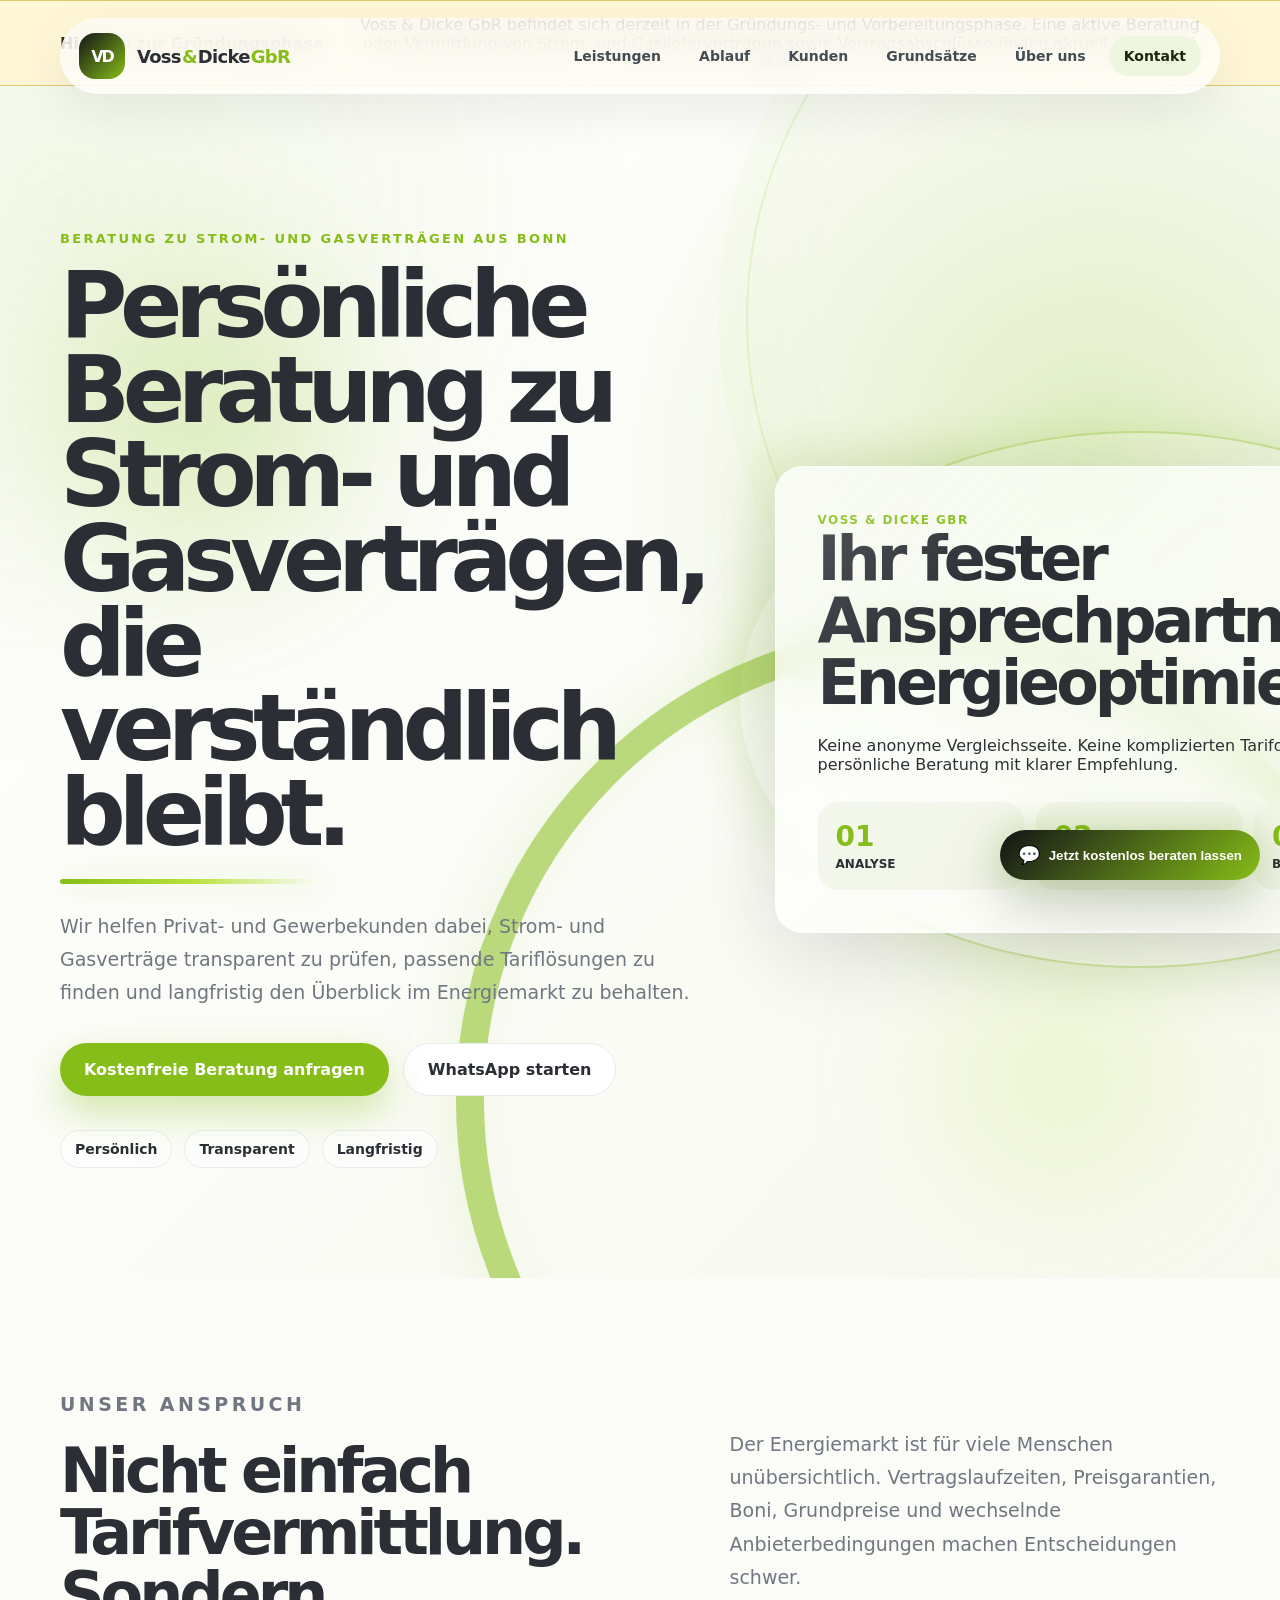
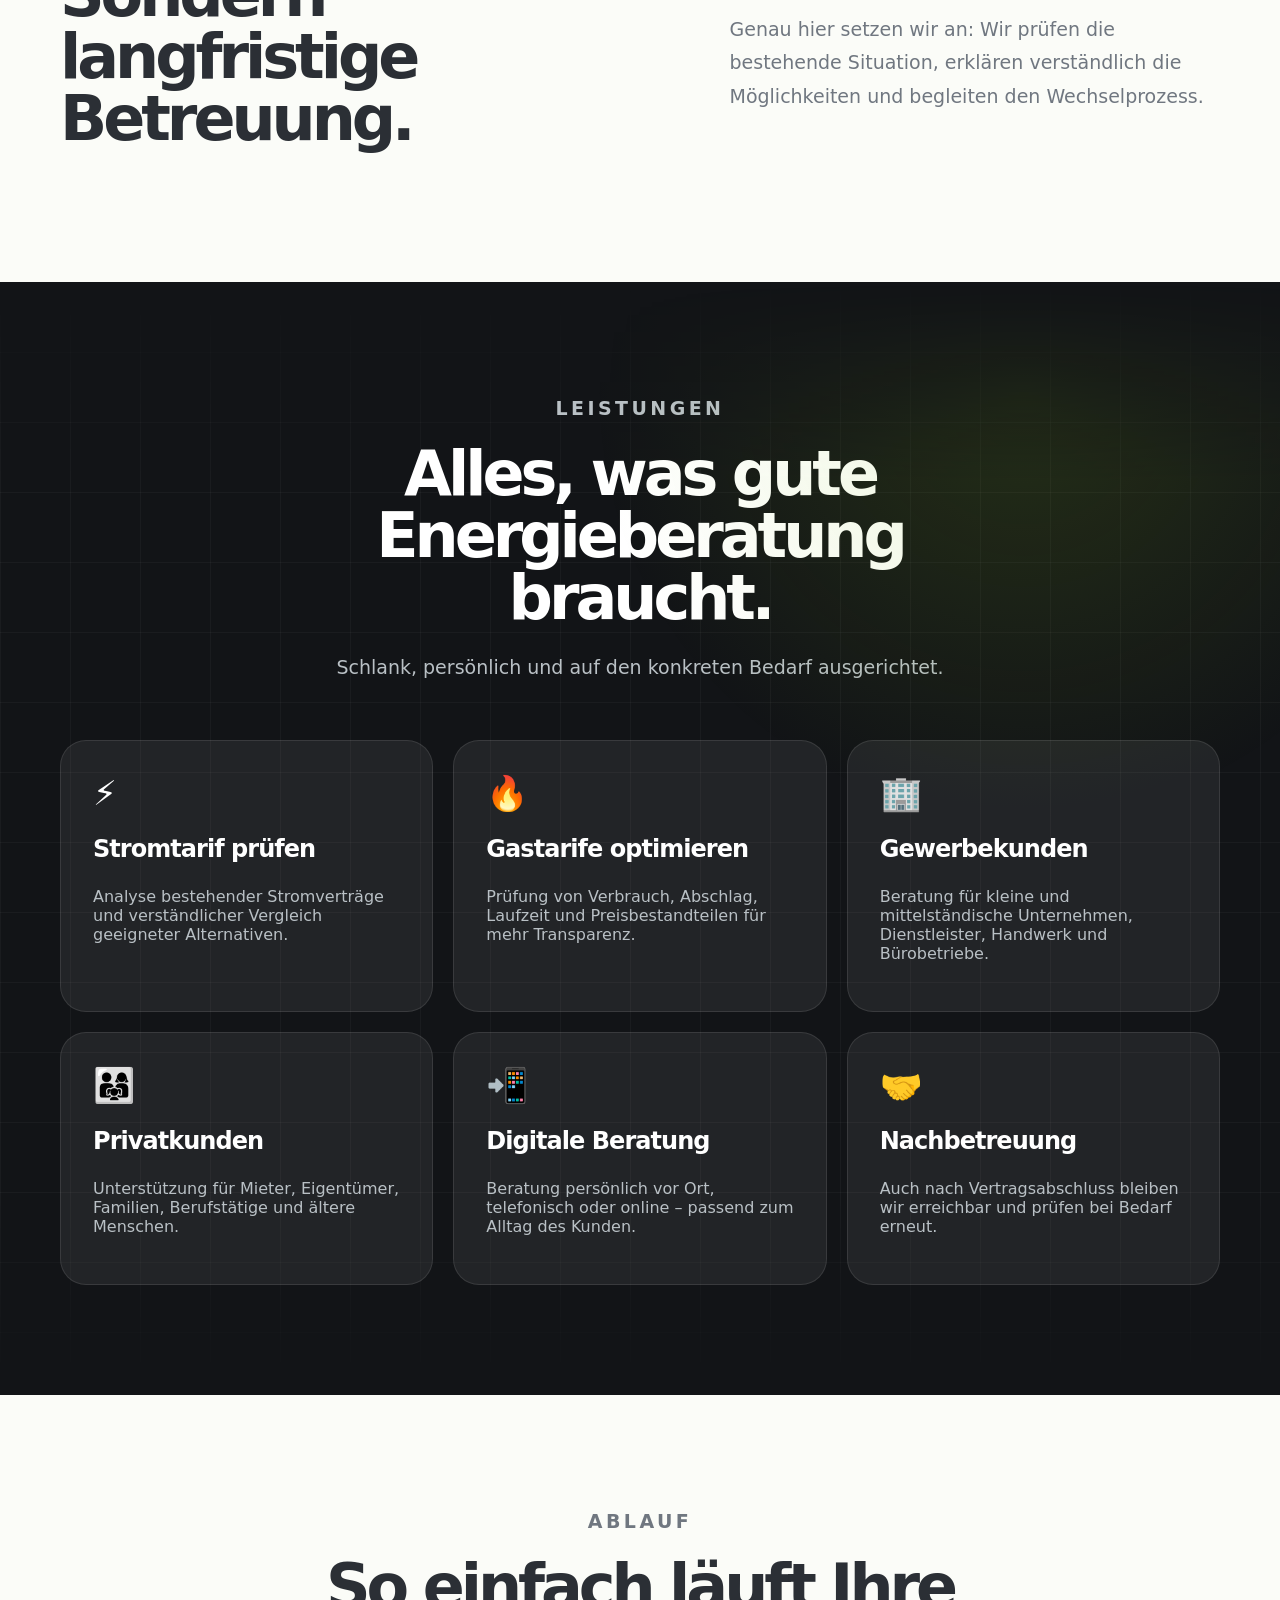
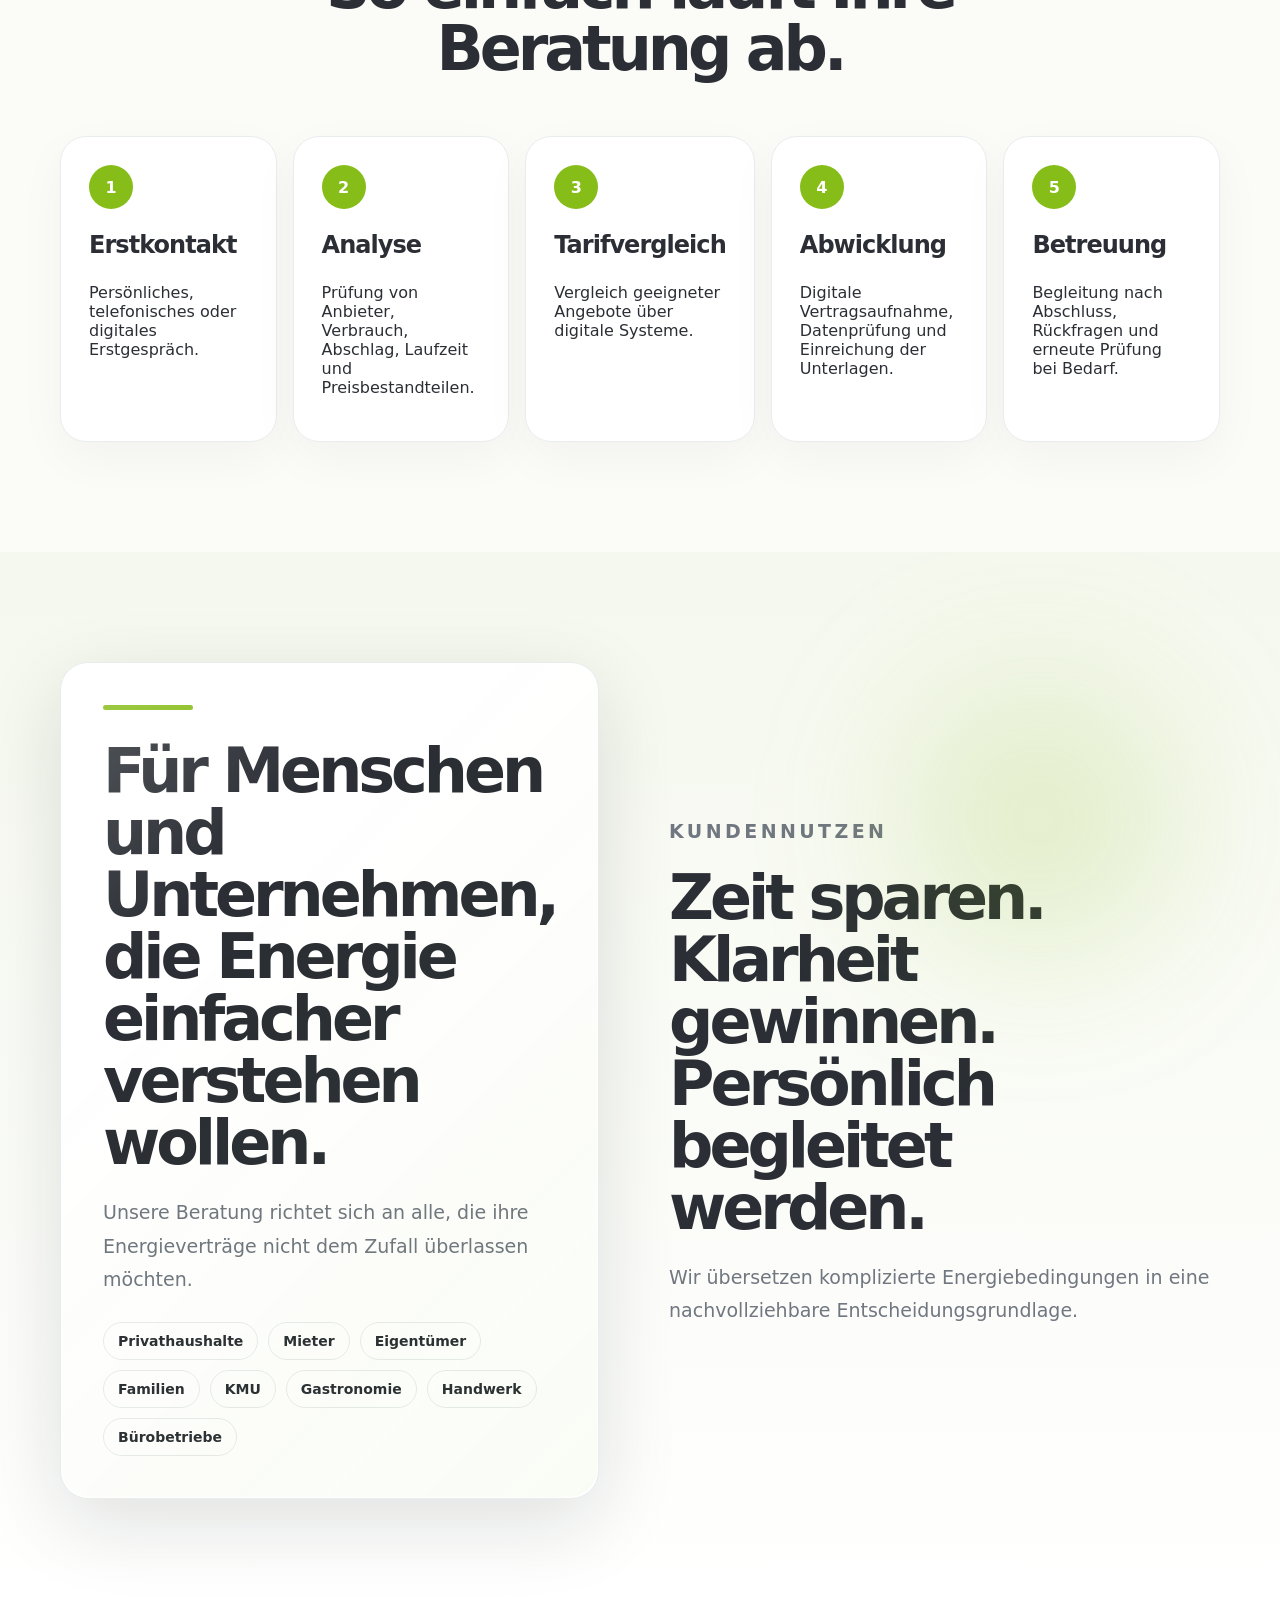
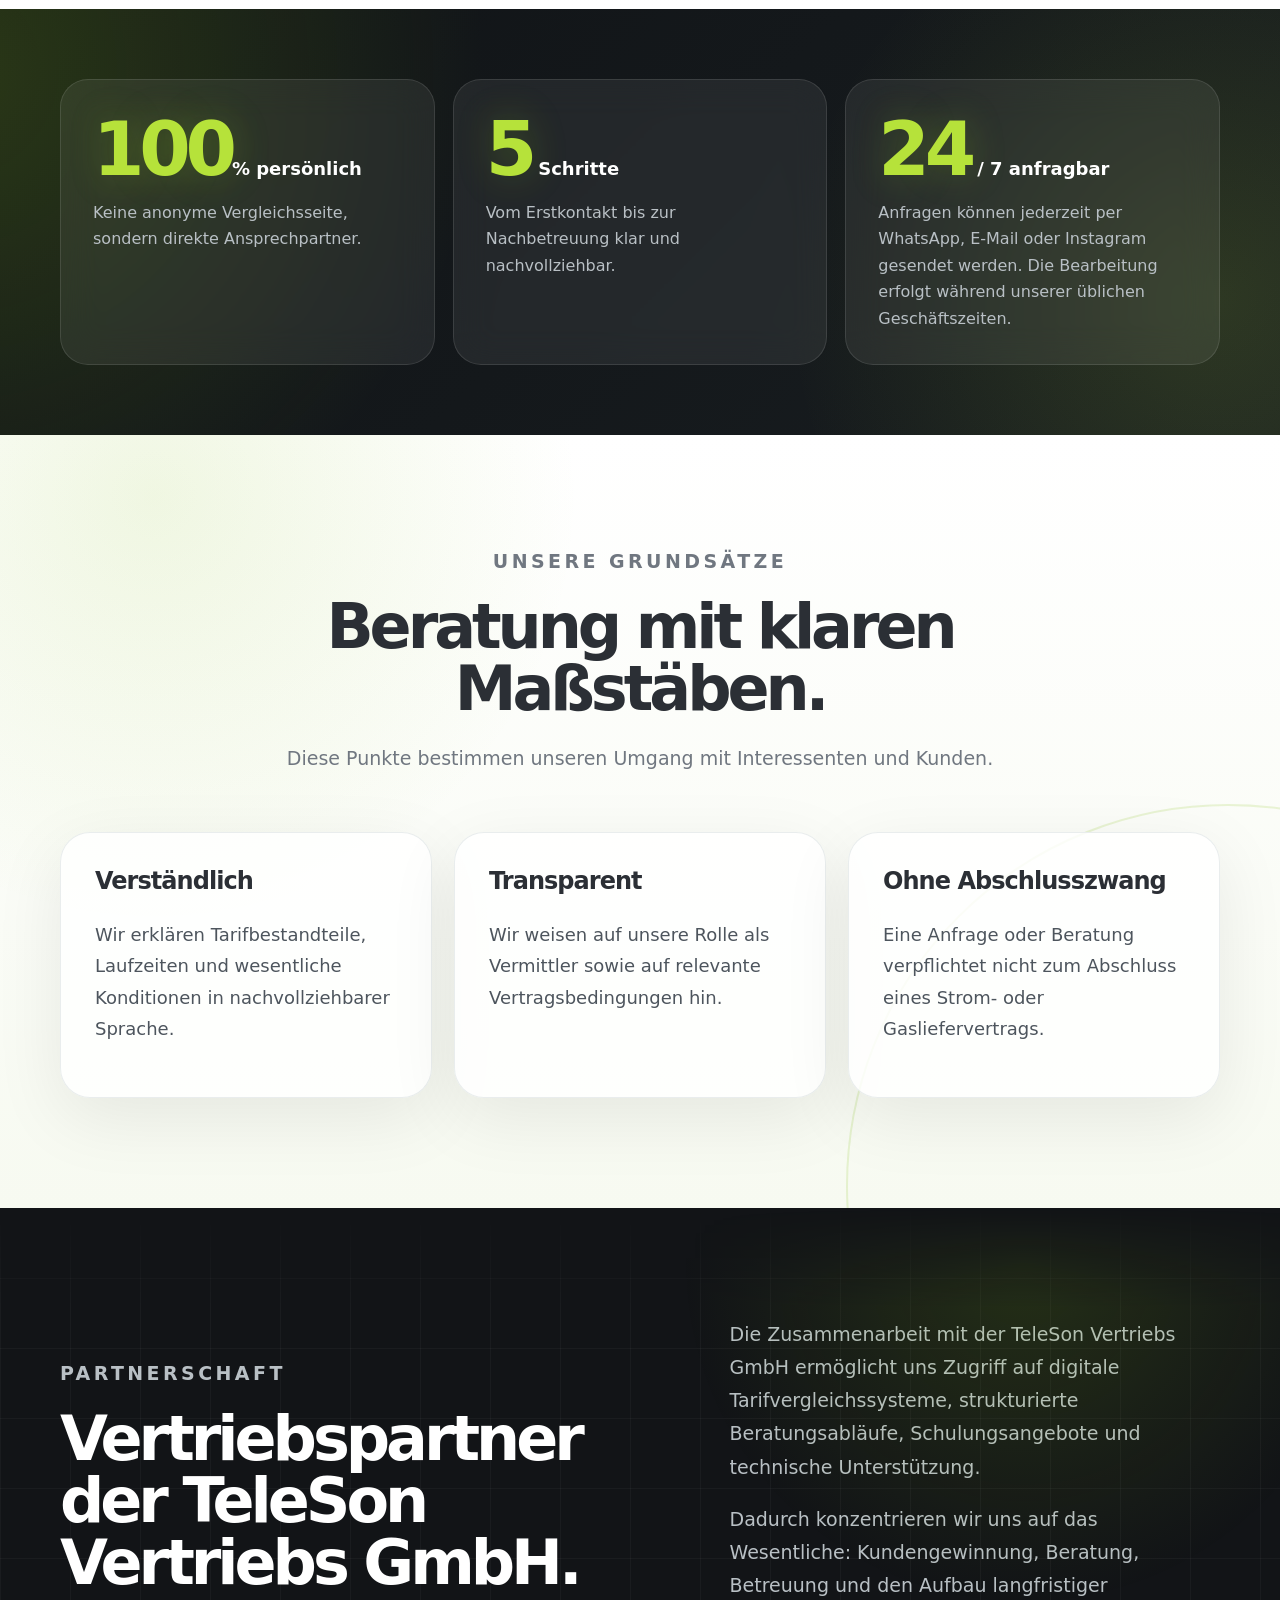
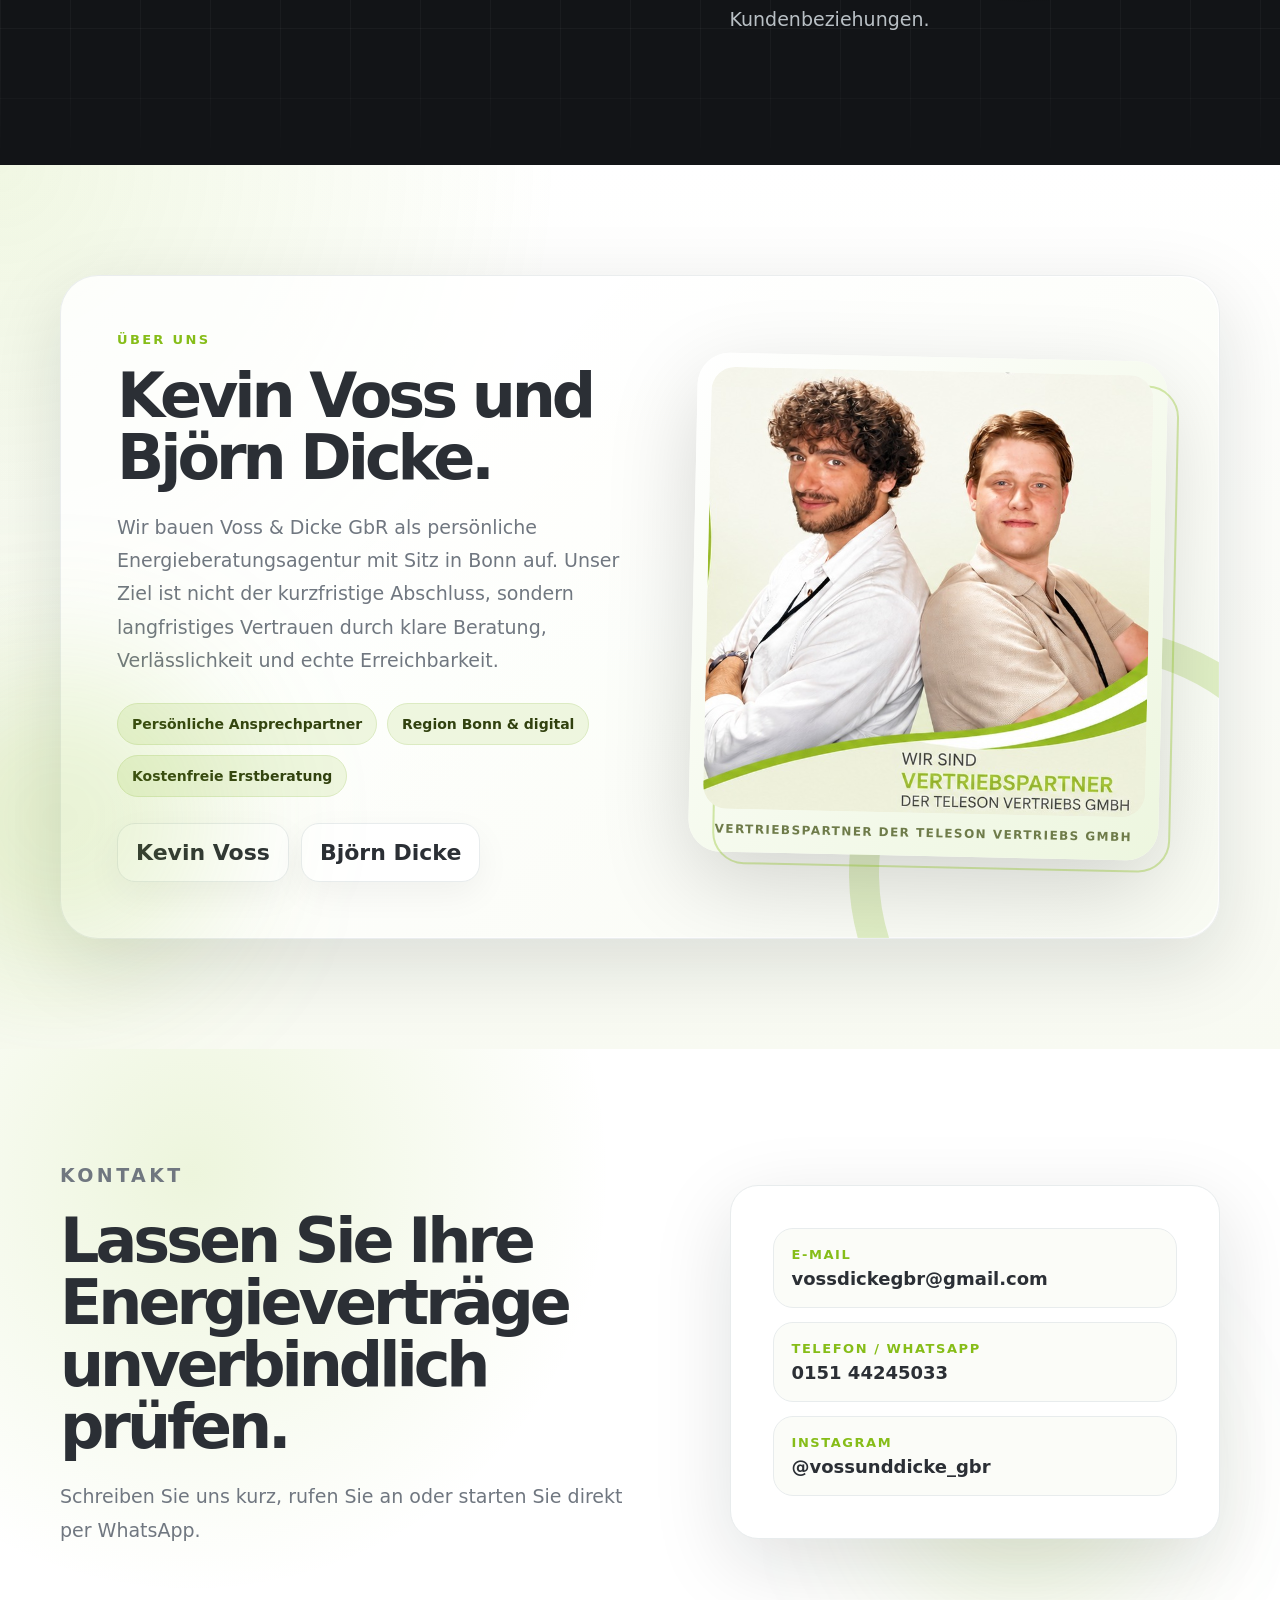
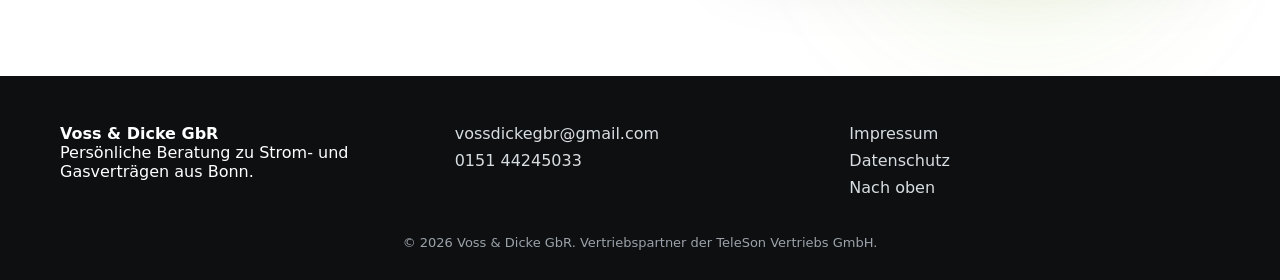
==== commit 58f6d1c6: "Add files via upload" ====
--- a/index.html
+++ b/index.html
@@ -57,6 +57,14 @@
 <a class="nav-cta" href="#kontakt">Kontakt</a>
 </nav>
 </header>
+<!-- GRUENDUNGSHINWEIS START – diesen gesamten Block später einfach löschen -->
+<section class="gruendungshinweis" aria-label="Hinweis zur Gründungsphase">
+  <div class="container gruendungshinweis__inner">
+    <strong>Hinweis zur Gründungsphase</strong>
+    <p>Voss &amp; Dicke GbR befindet sich derzeit in der Gründungs- und Vorbereitungsphase. Eine aktive Beratung oder Vermittlung von Strom- und Gaslieferverträgen sowie Vertragsabschlüsse finden aktuell noch nicht statt.</p>
+  </div>
+</section>
+<!-- GRUENDUNGSHINWEIS ENDE -->
 <main id="main">
 <section class="hero section-pad">
 <div aria-hidden="true" class="hero-bg"></div>
--- a/css/style.css
+++ b/css/style.css
@@ -616,3 +616,38 @@
 /* Rechtliche Pflichtangaben, die vor Veröffentlichung ergänzt werden müssen */
 .legal-required{display:inline-block;color:#9b1c1c;background:#fff2f2;border:1px solid #fecaca;border-radius:8px;padding:3px 7px;font-weight:800;}
 .legal-box h2{scroll-margin-top:110px;}
+
+
+/* GRUENDUNGSHINWEIS START – kann nach der Gründungsphase entfernt werden */
+.gruendungshinweis {
+  background: #fff7d6;
+  border-top: 1px solid #e2c86d;
+  border-bottom: 1px solid #e2c86d;
+  color: #332b12;
+}
+.gruendungshinweis__inner {
+  display: flex;
+  align-items: center;
+  justify-content: center;
+  gap: 1rem;
+  padding-top: 0.85rem;
+  padding-bottom: 0.85rem;
+  text-align: center;
+}
+.gruendungshinweis__inner strong {
+  flex: 0 0 auto;
+}
+.gruendungshinweis__inner p {
+  margin: 0;
+  max-width: 980px;
+}
+@media (max-width: 760px) {
+  .gruendungshinweis__inner {
+    display: block;
+  }
+  .gruendungshinweis__inner strong {
+    display: block;
+    margin-bottom: 0.35rem;
+  }
+}
+/* GRUENDUNGSHINWEIS ENDE */
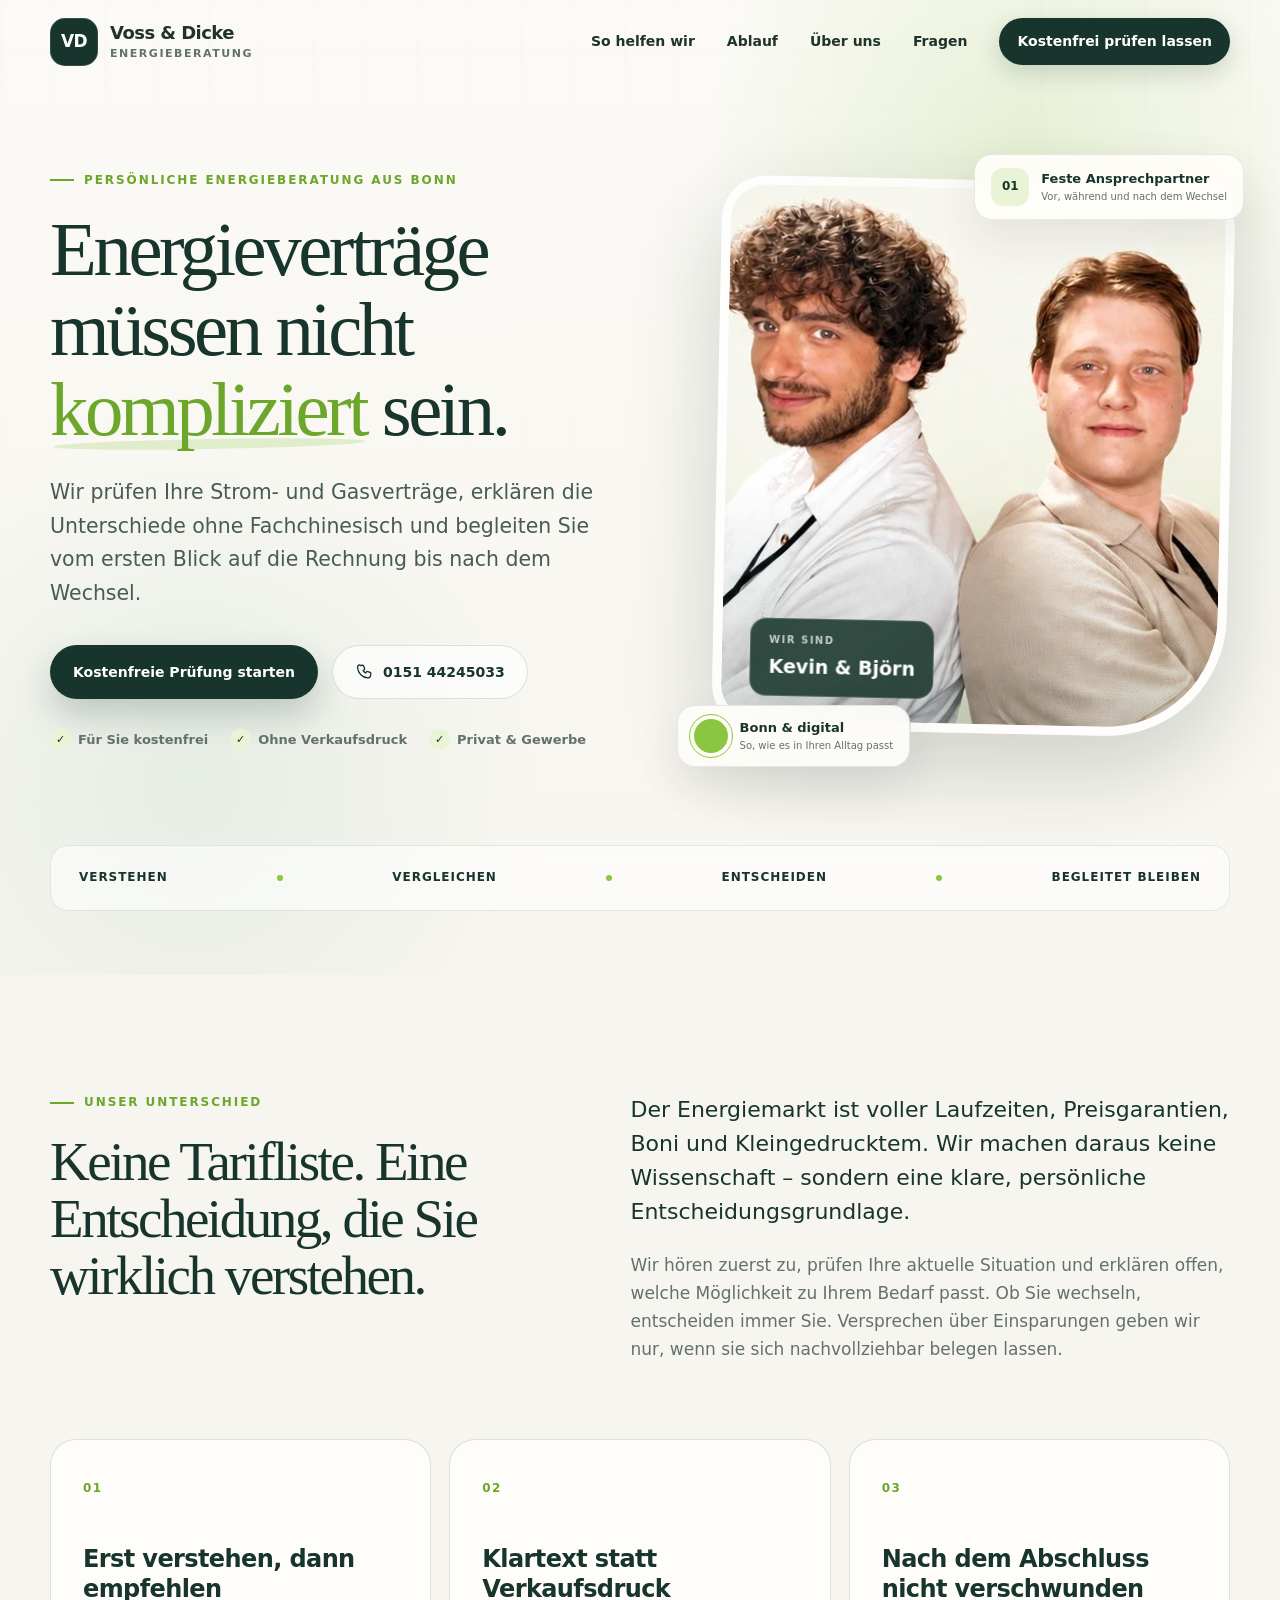
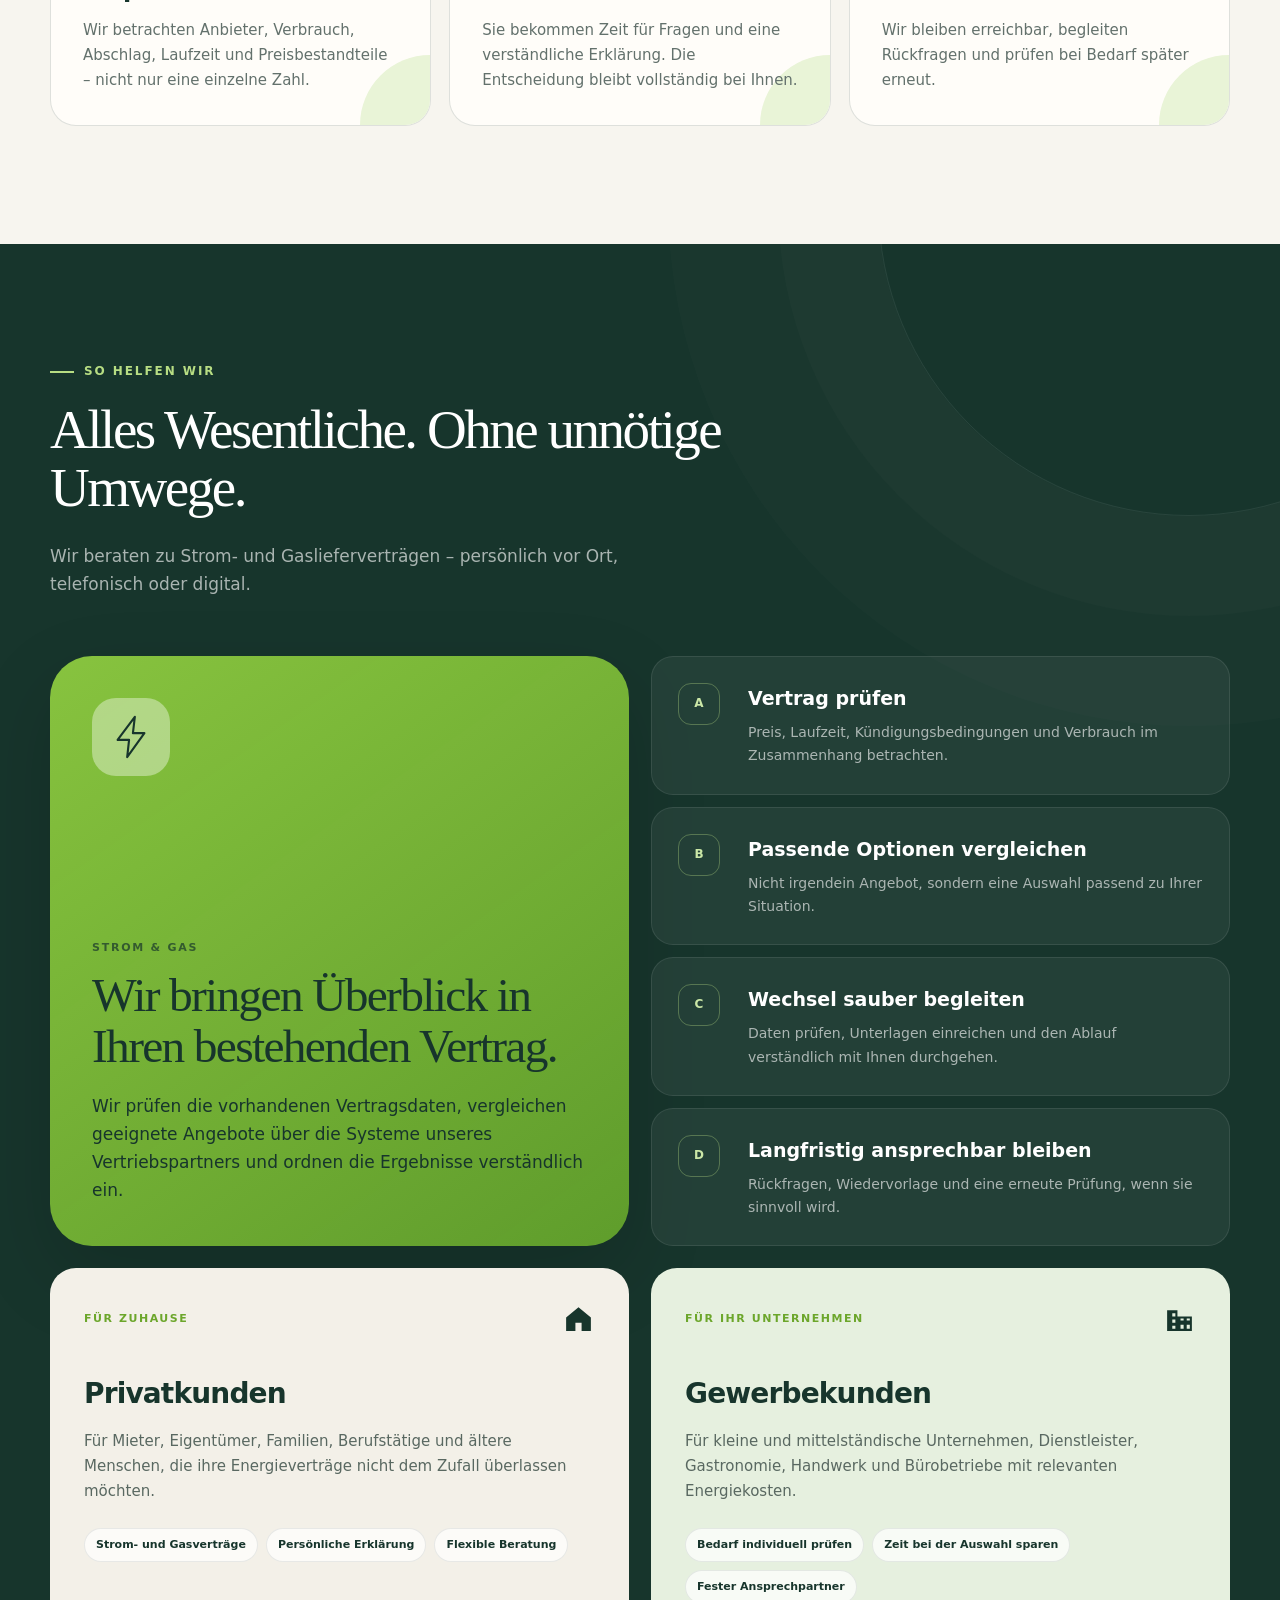
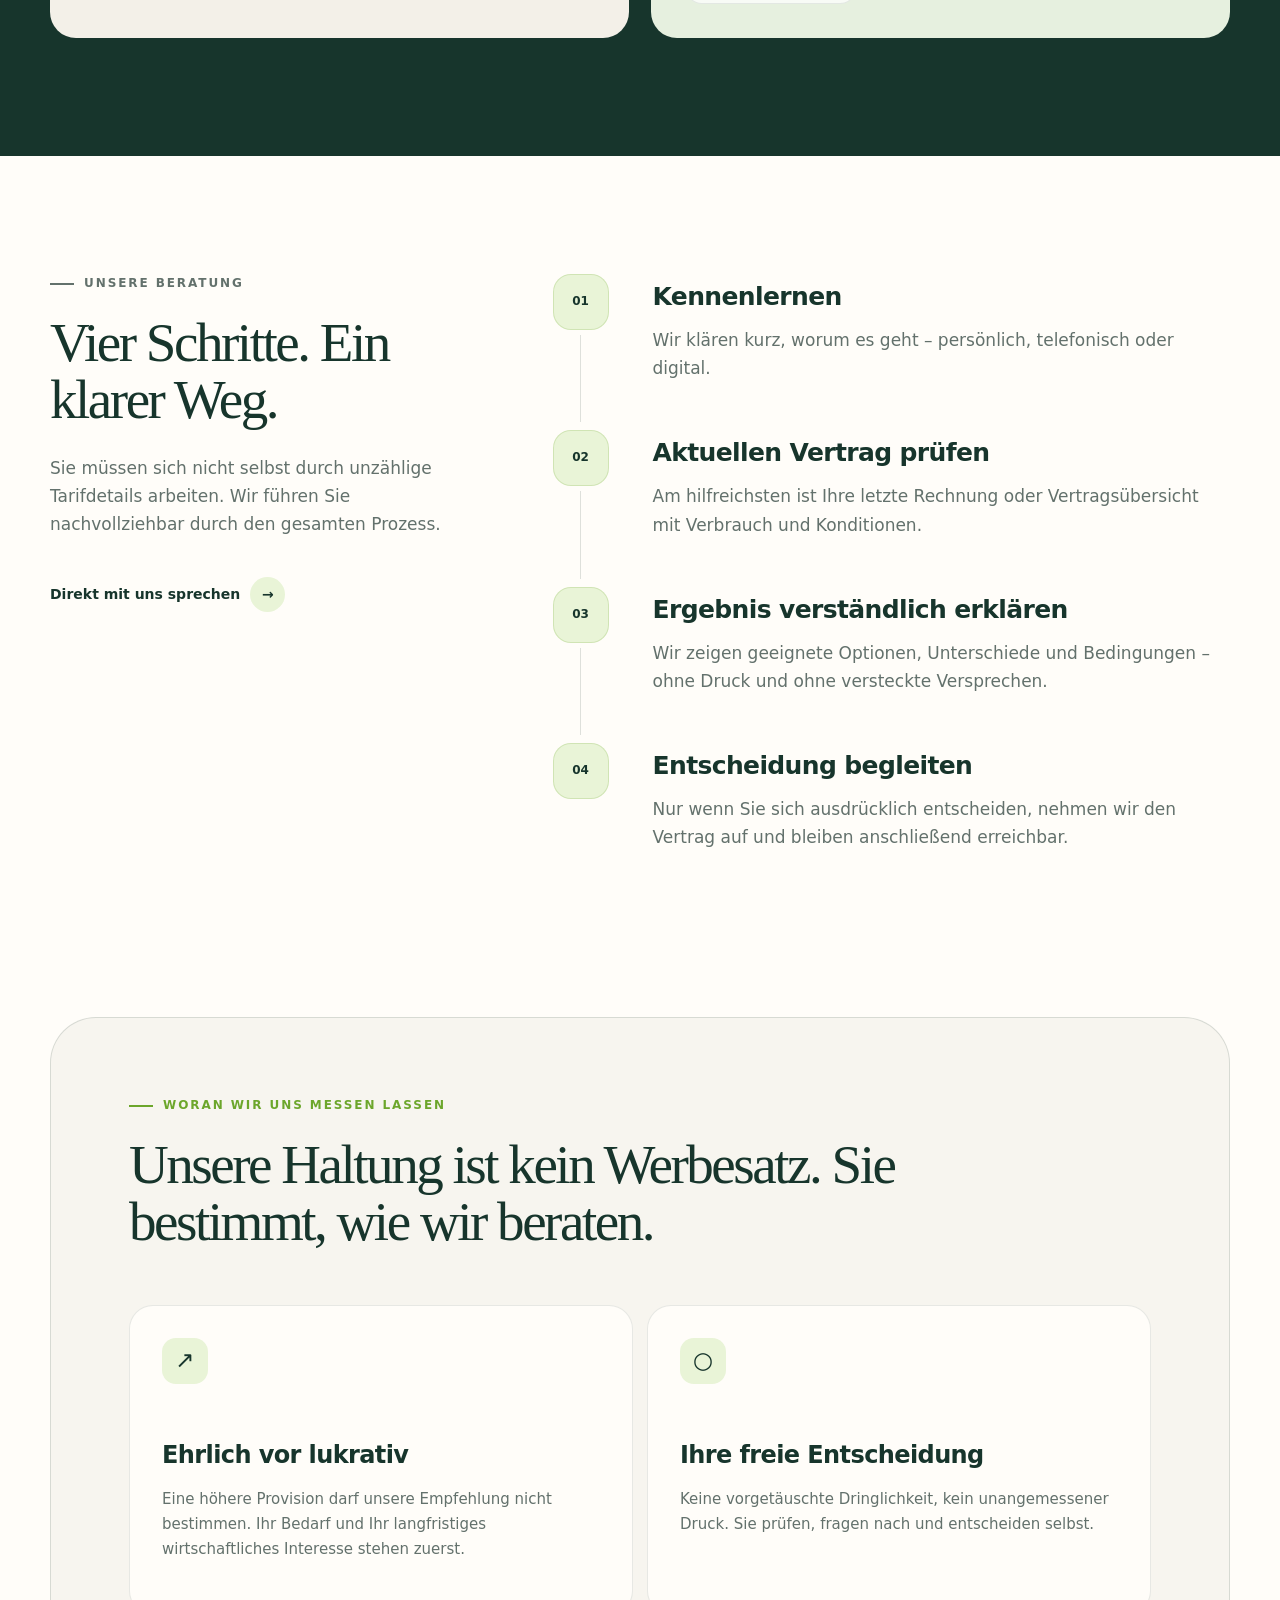
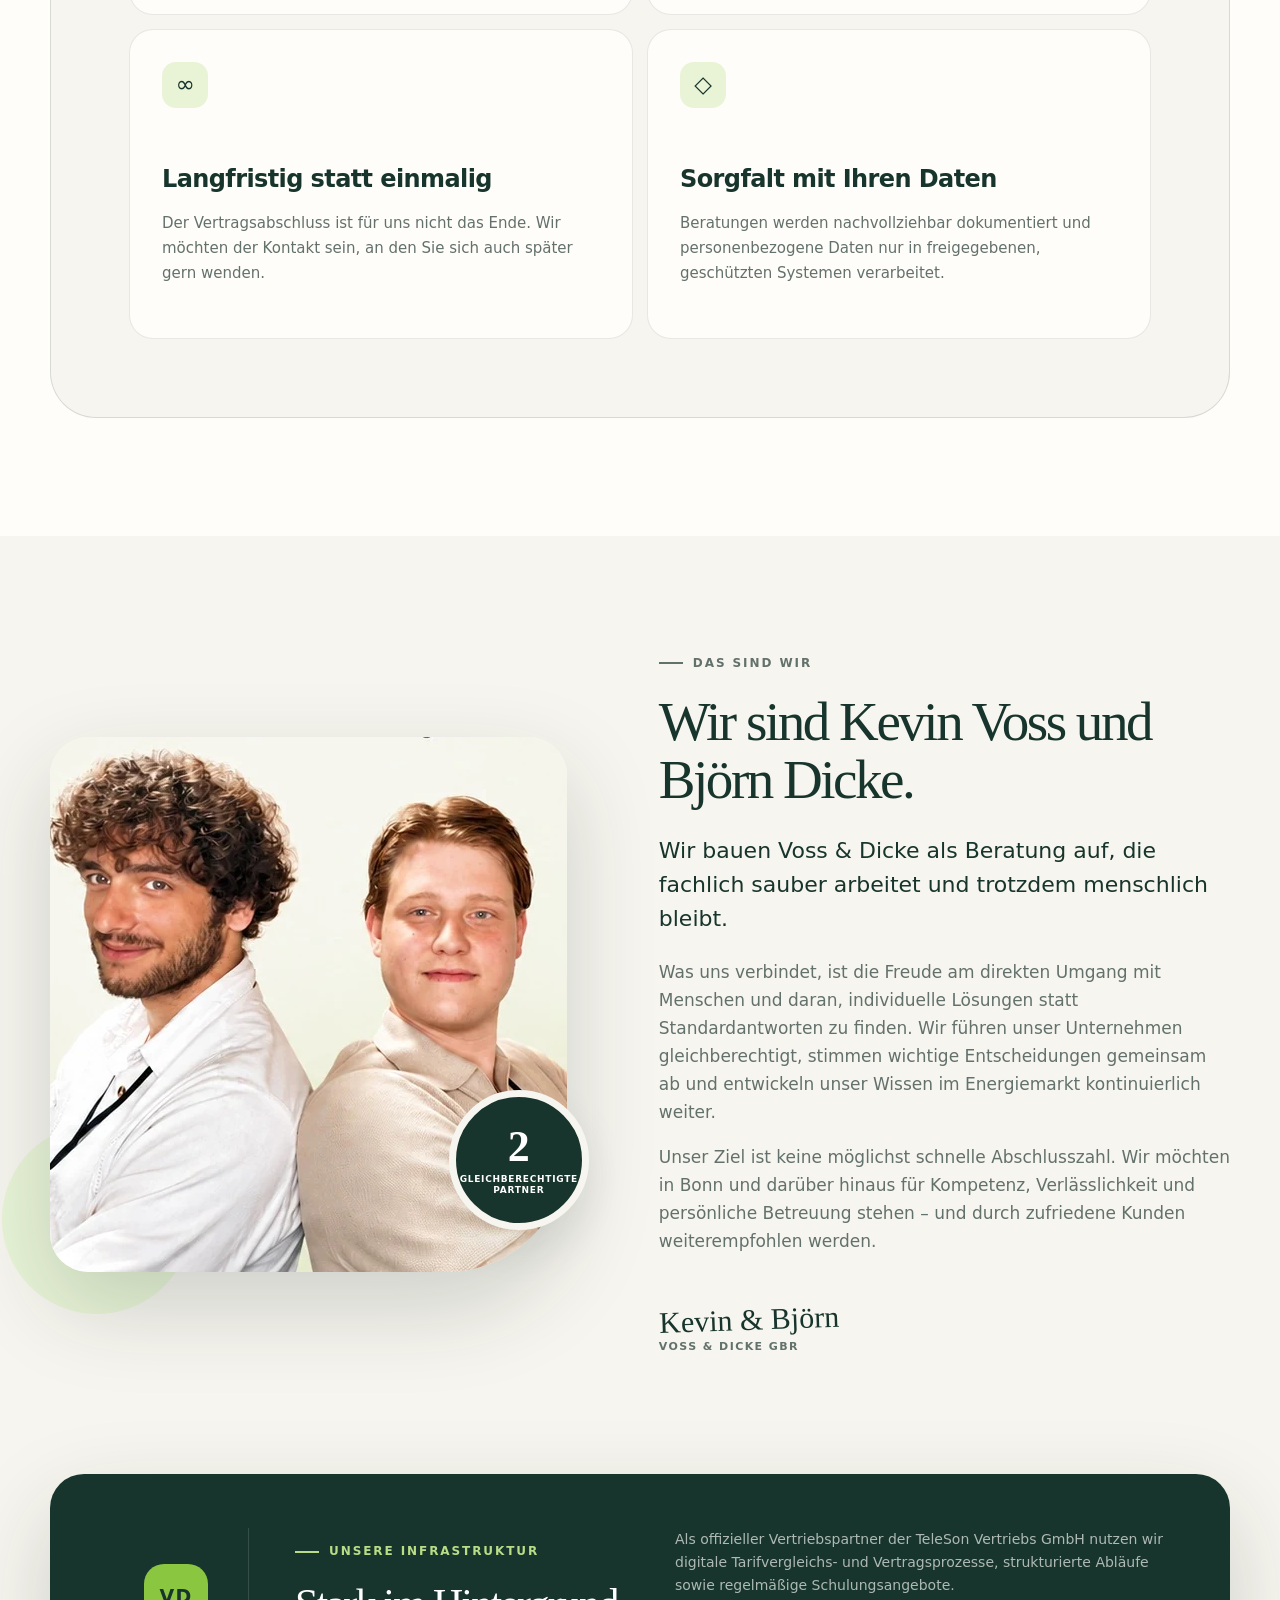
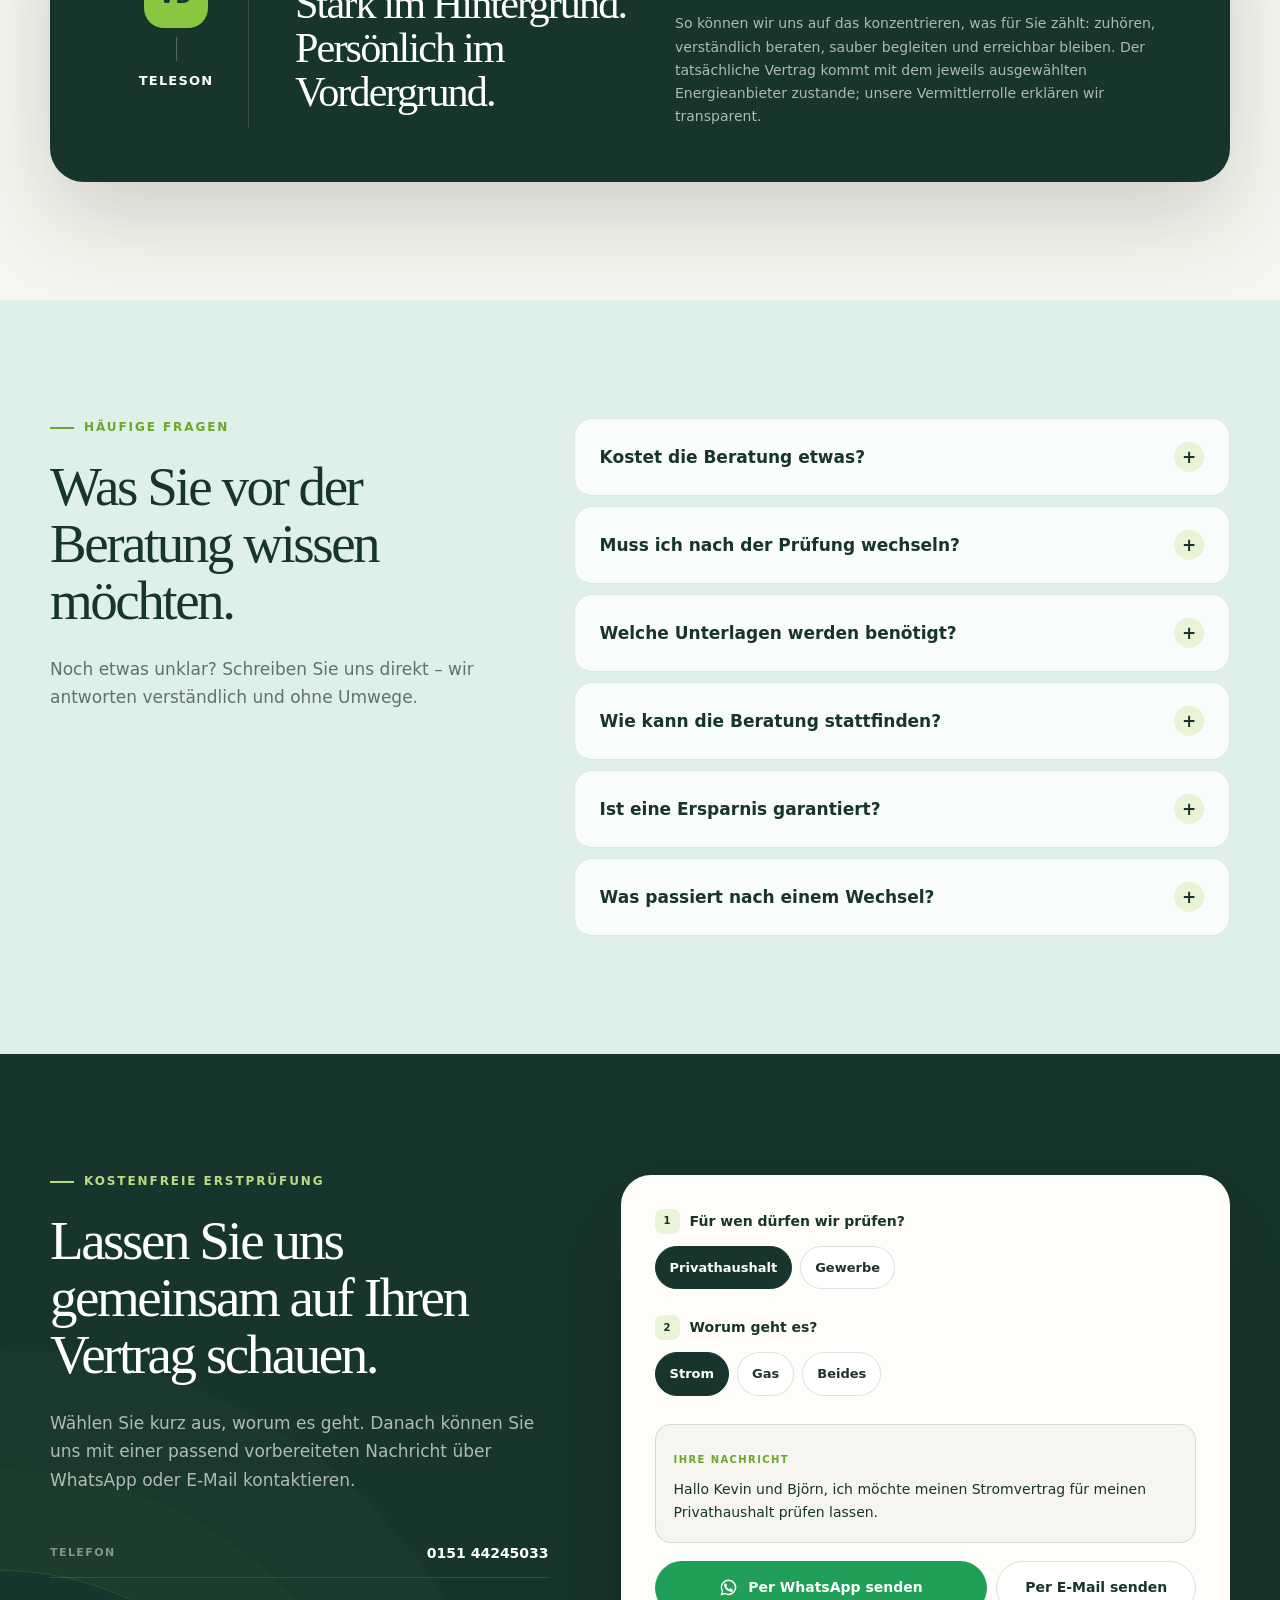
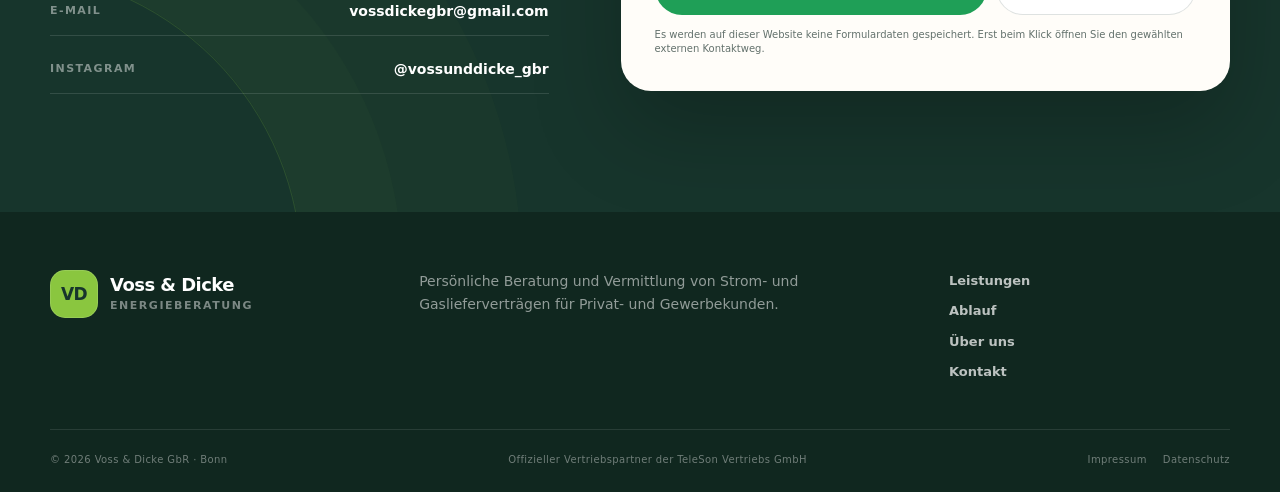
==== commit a13e95a3: "Add files via upload" ====
--- a/index.html
+++ b/index.html
@@ -1,210 +1,419 @@
-<!DOCTYPE html>
-
-
+<!doctype html>
 <html lang="de">
 <head>
-<meta charset="utf-8"/>
-<meta content="width=device-width, initial-scale=1.0" name="viewport"/>
-<title>Voss &amp; Dicke GbR | Beratung zu Strom- und Gasverträgen aus Bonn</title>
-<meta content="Persönliche Beratung zu Strom- und Gasverträgen aus Bonn: Voss &amp; Dicke GbR prüft Strom- und Gasverträge transparent, verständlich und unverbindlich für Privat- und Gewerbekunden." name="description"/>
-<meta content="Energieberatung Bonn, Stromtarif prüfen, Gastarif optimieren, Voss und Dicke, TeleSon Vertriebspartner, Energieoptimierung" name="keywords"/>
-<meta content="#86bd18" name="theme-color"/>
-<meta content="Voss &amp; Dicke GbR | Beratung zu Strom- und Gasverträgen aus Bonn" property="og:title"/>
-<meta content="Persönlich. Transparent. Langfristig. Kostenfreie Energieberatung für Privat- und Gewerbekunden." property="og:description"/>
-<meta content="website" property="og:type"/>
-<meta content="https://vossunddicke.de/img/team.jpg" property="og:image"/>
-<link href="css/style.css" rel="stylesheet"/>
-<script type="application/ld+json">{
-  "@context": "https://schema.org",
-  "@type": "Organization",
-  "name": "Voss & Dicke GbR",
-  "email": "vossdickegbr@gmail.com",
-  "telephone": "+4915144245033",
-  "url": "https://vossunddicke.de/",
-  "areaServed": "Deutschland",
-  "description": "Persönliche Beratung und Vermittlung von Strom- und Gaslieferverträgen."
-}</script>
-<meta content="strict-origin-when-cross-origin" name="referrer"/><meta content="camera=(), microphone=(), geolocation=(), payment=()" http-equiv="Permissions-Policy"/><link href="https://vossunddicke.de/" rel="canonical"/><meta content="https://vossunddicke.de/" property="og:url"/></head>
+  <meta charset="utf-8">
+  <meta name="viewport" content="width=device-width, initial-scale=1">
+  <title>Voss & Dicke GbR | Persönliche Energieberatung aus Bonn</title>
+  <meta name="description" content="Wir prüfen Strom- und Gasverträge persönlich, verständlich und kostenfrei. Energieberatung für Privat- und Gewerbekunden aus Bonn und digital.">
+  <meta name="theme-color" content="#17352c">
+  <meta name="robots" content="index,follow,max-image-preview:large">
+  <link rel="canonical" href="https://vossunddicke.de/">
+  <link rel="icon" href="img/favicon.svg" type="image/svg+xml">
+  <link rel="manifest" href="site.webmanifest">
+  <link rel="preload" href="img/team-portrait.webp" as="image" type="image/webp">
+  <link rel="stylesheet" href="css/style.css">
+
+  <meta property="og:type" content="website">
+  <meta property="og:locale" content="de_DE">
+  <meta property="og:site_name" content="Voss & Dicke GbR">
+  <meta property="og:title" content="Energieberatung, die persönlich bleibt.">
+  <meta property="og:description" content="Wir prüfen Strom- und Gasverträge verständlich, transparent und ohne Verkaufsdruck.">
+  <meta property="og:url" content="https://vossunddicke.de/">
+  <meta property="og:image" content="https://vossunddicke.de/img/og-image.jpg">
+  <meta property="og:image:width" content="1200">
+  <meta property="og:image:height" content="630">
+
+  <script type="application/ld+json">
+  {
+    "@context": "https://schema.org",
+    "@type": "ProfessionalService",
+    "name": "Voss & Dicke GbR",
+    "url": "https://vossunddicke.de/",
+    "logo": "https://vossunddicke.de/img/favicon.svg",
+    "image": "https://vossunddicke.de/img/og-image.jpg",
+    "description": "Persönliche Beratung und Vermittlung von Strom- und Gaslieferverträgen für Privat- und Gewerbekunden.",
+    "email": "vossdickegbr@gmail.com",
+    "telephone": "+4915144245033",
+    "address": {"@type":"PostalAddress","addressLocality":"Bonn","addressCountry":"DE"},
+    "areaServed": ["Bonn", "Rhein-Sieg-Kreis"],
+    "sameAs": ["https://instagram.com/vossunddicke_gbr"]
+  }
+  </script>
+</head>
 <body>
-<div aria-hidden="true" class="vd-intro">
-<div class="vd-intro__beam"></div>
-<div class="vd-intro__particles">
-<span></span><span></span><span></span><span></span><span></span><span></span>
-</div>
-<div class="vd-intro__content">
-<div class="vd-intro__welcome">Willkommen bei</div>
-<div class="vd-intro__logo">
-<div class="vd-intro__mark">VD</div>
-<div class="vd-intro__name">Voss<span>&amp;</span>Dicke<span>GbR</span></div>
-</div>
-<div class="vd-intro__line"></div>
-</div>
-</div>
-<div aria-hidden="true" class="cursor-glow"></div>
-<a class="skip-link" href="#main">Zum Inhalt springen</a>
-<header class="site-header" id="top">
-<a aria-label="Voss &amp; Dicke Startseite" class="brand" href="#top">
-<span class="brand-mark">VD</span>
-<span class="brand-text">Voss<span>&amp;</span>Dicke<span>GbR</span></span>
-</a>
-<button aria-expanded="false" aria-label="Navigation öffnen" class="nav-toggle"><span></span><span></span><span></span></button>
-<nav aria-label="Hauptnavigation" class="site-nav">
-<a href="#leistungen">Leistungen</a>
-<a href="#prozess">Ablauf</a>
-<a href="#kunden">Kunden</a>
-<a href="#grundsaetze">Grundsätze</a>
-<a href="#ueber-uns">Über uns</a>
-<a class="nav-cta" href="#kontakt">Kontakt</a>
-</nav>
-</header>
-<!-- GRUENDUNGSHINWEIS START – diesen gesamten Block später einfach löschen -->
-<section class="gruendungshinweis" aria-label="Hinweis zur Gründungsphase">
-  <div class="container gruendungshinweis__inner">
-    <strong>Hinweis zur Gründungsphase</strong>
-    <p>Voss &amp; Dicke GbR befindet sich derzeit in der Gründungs- und Vorbereitungsphase. Eine aktive Beratung oder Vermittlung von Strom- und Gaslieferverträgen sowie Vertragsabschlüsse finden aktuell noch nicht statt.</p>
+  <a class="skip-link" href="#main">Direkt zum Inhalt</a>
+
+  <header class="site-header" data-header>
+    <div class="container header-inner">
+      <a class="brand" href="#top" aria-label="Voss & Dicke – zur Startseite">
+        <span class="brand-mark" aria-hidden="true">VD</span>
+        <span class="brand-copy"><strong>Voss &amp; Dicke</strong><small>Energieberatung</small></span>
+      </a>
+
+      <button class="nav-toggle" type="button" aria-expanded="false" aria-controls="main-navigation" aria-label="Menü öffnen">
+        <span></span><span></span><span></span>
+      </button>
+
+      <nav class="site-nav" id="main-navigation" aria-label="Hauptnavigation">
+        <a href="#so-helfen-wir">So helfen wir</a>
+        <a href="#beratung">Ablauf</a>
+        <a href="#ueber-uns">Über uns</a>
+        <a href="#fragen">Fragen</a>
+        <a class="nav-cta" href="#kontakt">Kostenfrei prüfen lassen</a>
+      </nav>
+    </div>
+  </header>
+
+  <main id="main">
+    <section class="hero" id="top">
+      <div class="container hero-grid">
+        <div class="hero-copy reveal is-visible">
+          <p class="eyebrow"><span></span> Persönliche Energieberatung aus Bonn</p>
+          <h1>Energieverträge müssen nicht <em>kompliziert</em> sein.</h1>
+          <p class="hero-lead">Wir prüfen Ihre Strom- und Gasverträge, erklären die Unterschiede ohne Fachchinesisch und begleiten Sie vom ersten Blick auf die Rechnung bis nach dem Wechsel.</p>
+
+          <div class="hero-actions">
+            <a class="button button-primary" href="#kontakt">Kostenfreie Prüfung starten</a>
+            <a class="button button-quiet" href="tel:+4915144245033">
+              <svg aria-hidden="true" viewBox="0 0 24 24"><path d="M7.2 3.4 9.7 3a1.7 1.7 0 0 1 1.8 1l1.2 2.9a1.7 1.7 0 0 1-.5 2l-1.4 1.1a13.7 13.7 0 0 0 3.3 3.3l1.1-1.4a1.7 1.7 0 0 1 2-.5l2.9 1.2a1.7 1.7 0 0 1 1 1.8l-.4 2.5a3.5 3.5 0 0 1-3.5 3c-7.4-.5-13.3-6.4-13.8-13.8a3.5 3.5 0 0 1 3-3.5Z"/></svg>
+              0151 44245033
+            </a>
+          </div>
+
+          <ul class="hero-trust" aria-label="Ihre Vorteile">
+            <li><span aria-hidden="true">✓</span> Für Sie kostenfrei</li>
+            <li><span aria-hidden="true">✓</span> Ohne Verkaufsdruck</li>
+            <li><span aria-hidden="true">✓</span> Privat &amp; Gewerbe</li>
+          </ul>
+        </div>
+
+        <div class="hero-visual reveal is-visible delay-1">
+          <div class="photo-frame">
+            <picture>
+              <source srcset="img/team-portrait.webp" type="image/webp">
+              <img src="img/team-portrait.jpg" width="765" height="535" alt="Das Team von Voss & Dicke" fetchpriority="high">
+            </picture>
+            <div class="photo-label">
+              <span>Wir sind</span>
+              <strong>Kevin &amp; Björn</strong>
+            </div>
+          </div>
+          <div class="hero-note hero-note-top">
+            <span class="note-icon" aria-hidden="true">01</span>
+            <p><strong>Feste Ansprechpartner</strong><small>Vor, während und nach dem Wechsel</small></p>
+          </div>
+          <div class="hero-note hero-note-bottom">
+            <span class="note-pulse" aria-hidden="true"></span>
+            <p><strong>Bonn &amp; digital</strong><small>So, wie es in Ihren Alltag passt</small></p>
+          </div>
+        </div>
+      </div>
+
+      <div class="container trust-ribbon" aria-label="Unser Beratungsverständnis">
+        <span>Verstehen</span><i></i><span>Vergleichen</span><i></i><span>Entscheiden</span><i></i><span>Begleitet bleiben</span>
+      </div>
+    </section>
+
+    <section class="section section-intro">
+      <div class="container intro-grid">
+        <div class="section-heading reveal">
+          <p class="eyebrow"><span></span> Unser Unterschied</p>
+          <h2>Keine Tarifliste. Eine Entscheidung, die Sie wirklich verstehen.</h2>
+        </div>
+        <div class="intro-story reveal delay-1">
+          <p class="lead">Der Energiemarkt ist voller Laufzeiten, Preisgarantien, Boni und Kleingedrucktem. Wir machen daraus keine Wissenschaft – sondern eine klare, persönliche Entscheidungsgrundlage.</p>
+          <p>Wir hören zuerst zu, prüfen Ihre aktuelle Situation und erklären offen, welche Möglichkeit zu Ihrem Bedarf passt. Ob Sie wechseln, entscheiden immer Sie. Versprechen über Einsparungen geben wir nur, wenn sie sich nachvollziehbar belegen lassen.</p>
+        </div>
+      </div>
+
+      <div class="container promise-grid">
+        <article class="promise-card reveal">
+          <span class="promise-number">01</span>
+          <h3>Erst verstehen, dann empfehlen</h3>
+          <p>Wir betrachten Anbieter, Verbrauch, Abschlag, Laufzeit und Preisbestandteile – nicht nur eine einzelne Zahl.</p>
+        </article>
+        <article class="promise-card reveal delay-1">
+          <span class="promise-number">02</span>
+          <h3>Klartext statt Verkaufsdruck</h3>
+          <p>Sie bekommen Zeit für Fragen und eine verständliche Erklärung. Die Entscheidung bleibt vollständig bei Ihnen.</p>
+        </article>
+        <article class="promise-card reveal delay-2">
+          <span class="promise-number">03</span>
+          <h3>Nach dem Abschluss nicht verschwunden</h3>
+          <p>Wir bleiben erreichbar, begleiten Rückfragen und prüfen bei Bedarf später erneut.</p>
+        </article>
+      </div>
+    </section>
+
+    <section class="section section-dark" id="so-helfen-wir">
+      <div class="container">
+        <div class="section-heading section-heading-light reveal">
+          <p class="eyebrow"><span></span> So helfen wir</p>
+          <h2>Alles Wesentliche. Ohne unnötige Umwege.</h2>
+          <p>Wir beraten zu Strom- und Gaslieferverträgen – persönlich vor Ort, telefonisch oder digital.</p>
+        </div>
+
+        <div class="service-layout">
+          <article class="service-feature reveal">
+            <div class="service-icon" aria-hidden="true">
+              <svg viewBox="0 0 48 48"><path d="M28 3 10 27h12l-2 18 18-25H26l2-17Z"/></svg>
+            </div>
+            <div>
+              <p class="mini-label">Strom &amp; Gas</p>
+              <h3>Wir bringen Überblick in Ihren bestehenden Vertrag.</h3>
+              <p>Wir prüfen die vorhandenen Vertragsdaten, vergleichen geeignete Angebote über die Systeme unseres Vertriebspartners und ordnen die Ergebnisse verständlich ein.</p>
+            </div>
+          </article>
+
+          <div class="service-list reveal delay-1">
+            <article>
+              <span aria-hidden="true">A</span>
+              <div><h3>Vertrag prüfen</h3><p>Preis, Laufzeit, Kündigungsbedingungen und Verbrauch im Zusammenhang betrachten.</p></div>
+            </article>
+            <article>
+              <span aria-hidden="true">B</span>
+              <div><h3>Passende Optionen vergleichen</h3><p>Nicht irgendein Angebot, sondern eine Auswahl passend zu Ihrer Situation.</p></div>
+            </article>
+            <article>
+              <span aria-hidden="true">C</span>
+              <div><h3>Wechsel sauber begleiten</h3><p>Daten prüfen, Unterlagen einreichen und den Ablauf verständlich mit Ihnen durchgehen.</p></div>
+            </article>
+            <article>
+              <span aria-hidden="true">D</span>
+              <div><h3>Langfristig ansprechbar bleiben</h3><p>Rückfragen, Wiedervorlage und eine erneute Prüfung, wenn sie sinnvoll wird.</p></div>
+            </article>
+          </div>
+        </div>
+
+        <div class="audience-grid">
+          <article class="audience-card reveal">
+            <div class="audience-top"><span>Für Zuhause</span><svg aria-hidden="true" viewBox="0 0 32 32"><path d="m4 15 12-10 12 10v13H19v-8h-6v8H4V15Z"/></svg></div>
+            <h3>Privatkunden</h3>
+            <p>Für Mieter, Eigentümer, Familien, Berufstätige und ältere Menschen, die ihre Energieverträge nicht dem Zufall überlassen möchten.</p>
+            <ul><li>Strom- und Gasverträge</li><li>Persönliche Erklärung</li><li>Flexible Beratung</li></ul>
+          </article>
+          <article class="audience-card audience-card-accent reveal delay-1">
+            <div class="audience-top"><span>Für Ihr Unternehmen</span><svg aria-hidden="true" viewBox="0 0 32 32"><path d="M4 28V8h10v6h14v14H4Zm5-14h3v-3H9v3Zm0 6h3v-3H9v3Zm0 6h3v-3H9v3Zm8 0h3v-4h-3v4Zm0-8h3v-2h-3v2Zm6 8h3v-4h-3v4Zm0-8h3v-2h-3v2Z"/></svg></div>
+            <h3>Gewerbekunden</h3>
+            <p>Für kleine und mittelständische Unternehmen, Dienstleister, Gastronomie, Handwerk und Bürobetriebe mit relevanten Energiekosten.</p>
+            <ul><li>Bedarf individuell prüfen</li><li>Zeit bei der Auswahl sparen</li><li>Fester Ansprechpartner</li></ul>
+          </article>
+        </div>
+      </div>
+    </section>
+
+    <section class="section section-process" id="beratung">
+      <div class="container process-grid">
+        <div class="process-copy reveal">
+          <p class="eyebrow"><span></span> Unsere Beratung</p>
+          <h2>Vier Schritte. Ein klarer Weg.</h2>
+          <p>Sie müssen sich nicht selbst durch unzählige Tarifdetails arbeiten. Wir führen Sie nachvollziehbar durch den gesamten Prozess.</p>
+          <a class="text-link" href="#kontakt">Direkt mit uns sprechen <span aria-hidden="true">→</span></a>
+        </div>
+
+        <ol class="process-steps">
+          <li class="reveal">
+            <span>01</span>
+            <div><h3>Kennenlernen</h3><p>Wir klären kurz, worum es geht – persönlich, telefonisch oder digital.</p></div>
+          </li>
+          <li class="reveal delay-1">
+            <span>02</span>
+            <div><h3>Aktuellen Vertrag prüfen</h3><p>Am hilfreichsten ist Ihre letzte Rechnung oder Vertragsübersicht mit Verbrauch und Konditionen.</p></div>
+          </li>
+          <li class="reveal delay-2">
+            <span>03</span>
+            <div><h3>Ergebnis verständlich erklären</h3><p>Wir zeigen geeignete Optionen, Unterschiede und Bedingungen – ohne Druck und ohne versteckte Versprechen.</p></div>
+          </li>
+          <li class="reveal delay-3">
+            <span>04</span>
+            <div><h3>Entscheidung begleiten</h3><p>Nur wenn Sie sich ausdrücklich entscheiden, nehmen wir den Vertrag auf und bleiben anschließend erreichbar.</p></div>
+          </li>
+        </ol>
+      </div>
+    </section>
+
+    <section class="section values-section">
+      <div class="container">
+        <div class="values-shell">
+          <div class="values-heading reveal">
+            <p class="eyebrow"><span></span> Woran wir uns messen lassen</p>
+            <h2>Unsere Haltung ist kein Werbesatz. Sie bestimmt, wie wir beraten.</h2>
+          </div>
+
+          <div class="values-grid">
+            <article class="value-card reveal">
+              <div class="value-icon" aria-hidden="true">↗</div>
+              <h3>Ehrlich vor lukrativ</h3>
+              <p>Eine höhere Provision darf unsere Empfehlung nicht bestimmen. Ihr Bedarf und Ihr langfristiges wirtschaftliches Interesse stehen zuerst.</p>
+            </article>
+            <article class="value-card reveal delay-1">
+              <div class="value-icon" aria-hidden="true">○</div>
+              <h3>Ihre freie Entscheidung</h3>
+              <p>Keine vorgetäuschte Dringlichkeit, kein unangemessener Druck. Sie prüfen, fragen nach und entscheiden selbst.</p>
+            </article>
+            <article class="value-card reveal delay-2">
+              <div class="value-icon" aria-hidden="true">∞</div>
+              <h3>Langfristig statt einmalig</h3>
+              <p>Der Vertragsabschluss ist für uns nicht das Ende. Wir möchten der Kontakt sein, an den Sie sich auch später gern wenden.</p>
+            </article>
+            <article class="value-card reveal delay-3">
+              <div class="value-icon" aria-hidden="true">◇</div>
+              <h3>Sorgfalt mit Ihren Daten</h3>
+              <p>Beratungen werden nachvollziehbar dokumentiert und personenbezogene Daten nur in freigegebenen, geschützten Systemen verarbeitet.</p>
+            </article>
+          </div>
+        </div>
+      </div>
+    </section>
+
+    <section class="section about-section" id="ueber-uns">
+      <div class="container about-grid">
+        <div class="about-photo reveal">
+          <picture>
+            <source srcset="img/team-portrait.webp" type="image/webp">
+            <img src="img/team-portrait.jpg" width="765" height="535" alt="Kevin Voss und Björn Dicke von Voss & Dicke GbR" loading="lazy">
+          </picture>
+          <div class="about-seal"><strong>2</strong><span>gleichberechtigte<br>Partner</span></div>
+        </div>
+
+        <div class="about-copy reveal delay-1">
+          <p class="eyebrow"><span></span> Das sind wir</p>
+          <h2>Wir sind Kevin Voss und Björn Dicke.</h2>
+          <p class="lead">Wir bauen Voss &amp; Dicke als Beratung auf, die fachlich sauber arbeitet und trotzdem menschlich bleibt.</p>
+          <p>Was uns verbindet, ist die Freude am direkten Umgang mit Menschen und daran, individuelle Lösungen statt Standardantworten zu finden. Wir führen unser Unternehmen gleichberechtigt, stimmen wichtige Entscheidungen gemeinsam ab und entwickeln unser Wissen im Energiemarkt kontinuierlich weiter.</p>
+          <p>Unser Ziel ist keine möglichst schnelle Abschlusszahl. Wir möchten in Bonn und darüber hinaus für Kompetenz, Verlässlichkeit und persönliche Betreuung stehen – und durch zufriedene Kunden weiterempfohlen werden.</p>
+          <div class="about-signature">
+            <span>Kevin &amp; Björn</span>
+            <small>Voss &amp; Dicke GbR</small>
+          </div>
+        </div>
+      </div>
+    </section>
+
+    <section class="section partner-section">
+      <div class="container partner-card reveal">
+        <div class="partner-kicker"><span>VD</span><i></i><span>TeleSon</span></div>
+        <div>
+          <p class="eyebrow"><span></span> Unsere Infrastruktur</p>
+          <h2>Stark im Hintergrund. Persönlich im Vordergrund.</h2>
+        </div>
+        <div class="partner-copy">
+          <p>Als offizieller Vertriebspartner der TeleSon Vertriebs GmbH nutzen wir digitale Tarifvergleichs- und Vertragsprozesse, strukturierte Abläufe sowie regelmäßige Schulungsangebote.</p>
+          <p>So können wir uns auf das konzentrieren, was für Sie zählt: zuhören, verständlich beraten, sauber begleiten und erreichbar bleiben. Der tatsächliche Vertrag kommt mit dem jeweils ausgewählten Energieanbieter zustande; unsere Vermittlerrolle erklären wir transparent.</p>
+        </div>
+      </div>
+    </section>
+
+    <section class="section faq-section" id="fragen">
+      <div class="container faq-grid">
+        <div class="section-heading reveal">
+          <p class="eyebrow"><span></span> Häufige Fragen</p>
+          <h2>Was Sie vor der Beratung wissen möchten.</h2>
+          <p>Noch etwas unklar? Schreiben Sie uns direkt – wir antworten verständlich und ohne Umwege.</p>
+        </div>
+
+        <div class="faq-list reveal delay-1">
+          <details>
+            <summary>Kostet die Beratung etwas?<span aria-hidden="true">+</span></summary>
+            <p>Nein. Beratung und Betreuung sind für Sie kostenfrei. Kommt es zu einer erfolgreichen Vermittlung, erhalten wir eine Provision über die TeleSon Vertriebs GmbH. Diese Vergütung darf unsere Empfehlung nicht bestimmen.</p>
+          </details>
+          <details>
+            <summary>Muss ich nach der Prüfung wechseln?<span aria-hidden="true">+</span></summary>
+            <p>Nein. Sie erhalten die wesentlichen Informationen, können Fragen stellen und entscheiden frei. Ein Vertrag wird nur mit Ihrer ausdrücklichen Zustimmung aufgenommen.</p>
+          </details>
+          <details>
+            <summary>Welche Unterlagen werden benötigt?<span aria-hidden="true">+</span></summary>
+            <p>Am besten halten Sie Ihre letzte Strom- oder Gasrechnung beziehungsweise eine aktuelle Vertragsübersicht bereit. Wichtig sind insbesondere Anbieter, Verbrauch, Abschlag, Laufzeit und Preisbestandteile.</p>
+          </details>
+          <details>
+            <summary>Wie kann die Beratung stattfinden?<span aria-hidden="true">+</span></summary>
+            <p>Je nach Situation persönlich vor Ort, telefonisch oder digital. Beim Erstkontakt klären wir gemeinsam, welcher Weg am besten passt.</p>
+          </details>
+          <details>
+            <summary>Ist eine Ersparnis garantiert?<span aria-hidden="true">+</span></summary>
+            <p>Nein. Ob und in welcher Höhe eine Ersparnis möglich ist, hängt unter anderem von Ihrem aktuellen Vertrag, Verbrauch, Wohnort und der Marktsituation ab. Vorteile nennen wir nur auf nachvollziehbarer Grundlage.</p>
+          </details>
+          <details>
+            <summary>Was passiert nach einem Wechsel?<span aria-hidden="true">+</span></summary>
+            <p>Wir bleiben Ihr Ansprechpartner für Rückfragen und können Ihren Vertrag bei Bedarf zu einem späteren Zeitpunkt erneut prüfen.</p>
+          </details>
+        </div>
+      </div>
+    </section>
+
+    <section class="section contact-section" id="kontakt">
+      <div class="container contact-shell">
+        <div class="contact-copy reveal">
+          <p class="eyebrow eyebrow-light"><span></span> Kostenfreie Erstprüfung</p>
+          <h2>Lassen Sie uns gemeinsam auf Ihren Vertrag schauen.</h2>
+          <p>Wählen Sie kurz aus, worum es geht. Danach können Sie uns mit einer passend vorbereiteten Nachricht über WhatsApp oder E-Mail kontaktieren.</p>
+
+          <div class="direct-contact">
+            <a href="tel:+4915144245033"><span>Telefon</span><strong>0151 44245033</strong></a>
+            <a href="mailto:vossdickegbr@gmail.com"><span>E-Mail</span><strong>vossdickegbr@gmail.com</strong></a>
+            <a href="https://instagram.com/vossunddicke_gbr" target="_blank" rel="noopener noreferrer"><span>Instagram</span><strong>@vossunddicke_gbr</strong></a>
+          </div>
+        </div>
+
+        <div class="contact-builder reveal delay-1" data-contact-builder>
+          <div class="builder-step">
+            <p><span>1</span> Für wen dürfen wir prüfen?</p>
+            <div class="choice-group" role="group" aria-label="Kundengruppe">
+              <button class="choice is-active" type="button" data-group="customer" data-value="Privathaushalt">Privathaushalt</button>
+              <button class="choice" type="button" data-group="customer" data-value="Gewerbe">Gewerbe</button>
+            </div>
+          </div>
+          <div class="builder-step">
+            <p><span>2</span> Worum geht es?</p>
+            <div class="choice-group" role="group" aria-label="Vertragsart">
+              <button class="choice is-active" type="button" data-group="energy" data-value="Strom">Strom</button>
+              <button class="choice" type="button" data-group="energy" data-value="Gas">Gas</button>
+              <button class="choice" type="button" data-group="energy" data-value="Strom und Gas">Beides</button>
+            </div>
+          </div>
+          <div class="builder-preview">
+            <span>Ihre Nachricht</span>
+            <p data-message-preview>Hallo Kevin und Björn, ich möchte meinen Stromvertrag für meinen Privathaushalt prüfen lassen.</p>
+          </div>
+          <div class="builder-actions">
+            <a class="button button-whatsapp" data-whatsapp-link href="https://wa.me/4915144245033" target="_blank" rel="noopener noreferrer">
+              <svg aria-hidden="true" viewBox="0 0 24 24"><path d="M12 2a9.7 9.7 0 0 0-8.4 14.6L2 22l5.6-1.5A9.8 9.8 0 1 0 12 2Zm0 17.8a8 8 0 0 1-4.1-1.1l-.3-.2-3.3.9.9-3.2-.2-.3a8 8 0 1 1 7 3.9Zm4.4-6c-.2-.1-1.4-.7-1.7-.8-.2-.1-.4-.1-.6.1-.2.3-.6.8-.8 1-.1.2-.3.2-.5.1-1.5-.7-2.5-1.3-3.5-3-.3-.5.3-.5.8-1.6.1-.2 0-.4 0-.5l-.8-1.9c-.2-.5-.4-.4-.6-.4h-.5c-.2 0-.5.1-.7.3-.2.3-1 1-1 2.4s1 2.8 1.2 3c.1.2 2 3.1 4.9 4.3 1.8.8 2.5.8 3.4.7.6-.1 1.4-.6 1.6-1.1.2-.6.2-1 .2-1.1-.1-.1-.2-.2-.4-.3Z"/></svg>
+              Per WhatsApp senden
+            </a>
+            <a class="button button-email" data-email-link href="mailto:vossdickegbr@gmail.com">Per E-Mail senden</a>
+          </div>
+          <small>Es werden auf dieser Website keine Formulardaten gespeichert. Erst beim Klick öffnen Sie den gewählten externen Kontaktweg.</small>
+        </div>
+      </div>
+    </section>
+  </main>
+
+  <div class="mobile-contact-bar" aria-label="Schnellkontakt">
+    <a href="tel:+4915144245033">Anrufen</a>
+    <a href="https://wa.me/4915144245033?text=Hallo%20Kevin%20und%20Bj%C3%B6rn%2C%20ich%20m%C3%B6chte%20meinen%20Energievertrag%20pr%C3%BCfen%20lassen." target="_blank" rel="noopener noreferrer">WhatsApp</a>
   </div>
-</section>
-<!-- GRUENDUNGSHINWEIS ENDE -->
-<main id="main">
-<section class="hero section-pad">
-<div aria-hidden="true" class="hero-bg"></div>
-<div class="container hero-grid">
-<div class="hero-copy reveal">
-<p class="eyebrow">Beratung zu Strom- und Gasverträgen aus Bonn</p>
-<h1>Persönliche Beratung zu Strom- und Gasverträgen, die verständlich bleibt.</h1>
-<p class="hero-text">Wir helfen Privat- und Gewerbekunden dabei, Strom- und Gasverträge transparent zu prüfen, passende Tariflösungen zu finden und langfristig den Überblick im Energiemarkt zu behalten.</p>
-<div class="hero-actions">
-<a class="btn primary" href="#kontakt">Kostenfreie Beratung anfragen</a>
-<a class="btn secondary" href="https://wa.me/4915144245033" rel="noopener" target="_blank">WhatsApp starten</a>
-</div>
-<div class="trust-row"><span>Persönlich</span><span>Transparent</span><span>Langfristig</span></div>
-</div>
-<div class="hero-card reveal delay-1">
-<div class="orbital-card">
-<div class="energy-ring"></div>
-<div class="card-inner">
-<span class="mini-label">Voss &amp; Dicke GbR</span>
-<h2>Ihr fester Ansprechpartner für Energieoptimierung.</h2>
-<p>Keine anonyme Vergleichsseite. Keine komplizierten Tarifdetails. Sondern persönliche Beratung mit klarer Empfehlung.</p>
-<div class="metric-grid"><div><strong>01</strong><span>Analyse</span></div><div><strong>02</strong><span>Vergleich</span></div><div><strong>03</strong><span>Begleitung</span></div></div>
-</div>
-</div>
-</div>
-</div>
-</section>
-<section class="section-pad intro">
-<div class="container split">
-<div class="section-head reveal"><p class="eyebrow">Unser Anspruch</p><h2>Nicht einfach Tarifvermittlung. Sondern langfristige Betreuung.</h2></div>
-<div class="intro-text reveal delay-1"><p>Der Energiemarkt ist für viele Menschen unübersichtlich. Vertragslaufzeiten, Preisgarantien, Boni, Grundpreise und wechselnde Anbieterbedingungen machen Entscheidungen schwer.</p><p>Genau hier setzen wir an: Wir prüfen die bestehende Situation, erklären verständlich die Möglichkeiten und begleiten den Wechselprozess.</p></div>
-</div>
-</section>
-<section class="section-pad dark" id="leistungen">
-<div class="container">
-<div class="section-head center reveal"><p class="eyebrow">Leistungen</p><h2>Alles, was gute Energieberatung braucht.</h2><p>Schlank, persönlich und auf den konkreten Bedarf ausgerichtet.</p></div>
-<div class="cards services">
-<article class="service-card reveal"><span class="icon">⚡</span><h3>Stromtarif prüfen</h3><p>Analyse bestehender Stromverträge und verständlicher Vergleich geeigneter Alternativen.</p></article>
-<article class="service-card reveal delay-1"><span class="icon">🔥</span><h3>Gastarife optimieren</h3><p>Prüfung von Verbrauch, Abschlag, Laufzeit und Preisbestandteilen für mehr Transparenz.</p></article>
-<article class="service-card reveal delay-2"><span class="icon">🏢</span><h3>Gewerbekunden</h3><p>Beratung für kleine und mittelständische Unternehmen, Dienstleister, Handwerk und Bürobetriebe.</p></article>
-<article class="service-card reveal"><span class="icon">👨‍👩‍👧</span><h3>Privatkunden</h3><p>Unterstützung für Mieter, Eigentümer, Familien, Berufstätige und ältere Menschen.</p></article>
-<article class="service-card reveal delay-1"><span class="icon">📲</span><h3>Digitale Beratung</h3><p>Beratung persönlich vor Ort, telefonisch oder online – passend zum Alltag des Kunden.</p></article>
-<article class="service-card reveal delay-2"><span class="icon">🤝</span><h3>Nachbetreuung</h3><p>Auch nach Vertragsabschluss bleiben wir erreichbar und prüfen bei Bedarf erneut.</p></article>
-</div>
-</div>
-</section>
-<section class="section-pad" id="prozess">
-<div class="container">
-<div class="section-head center reveal"><p class="eyebrow">Ablauf</p><h2>So einfach läuft Ihre Beratung ab.</h2></div>
-<div class="timeline">
-<div class="step reveal"><span>1</span><h3>Erstkontakt</h3><p>Persönliches, telefonisches oder digitales Erstgespräch.</p></div>
-<div class="step reveal"><span>2</span><h3>Analyse</h3><p>Prüfung von Anbieter, Verbrauch, Abschlag, Laufzeit und Preisbestandteilen.</p></div>
-<div class="step reveal"><span>3</span><h3>Tarifvergleich</h3><p>Vergleich geeigneter Angebote über digitale Systeme.</p></div>
-<div class="step reveal"><span>4</span><h3>Abwicklung</h3><p>Digitale Vertragsaufnahme, Datenprüfung und Einreichung der Unterlagen.</p></div>
-<div class="step reveal"><span>5</span><h3>Betreuung</h3><p>Begleitung nach Abschluss, Rückfragen und erneute Prüfung bei Bedarf.</p></div>
-</div>
-</div>
-</section>
-<section class="section-pad soft" id="kunden">
-<div class="container split reverse">
-<div class="premium-panel reveal"><div class="panel-line"></div><h2>Für Menschen und Unternehmen, die Energie einfacher verstehen wollen.</h2><p>Unsere Beratung richtet sich an alle, die ihre Energieverträge nicht dem Zufall überlassen möchten.</p><div class="tag-cloud"><span>Privathaushalte</span><span>Mieter</span><span>Eigentümer</span><span>Familien</span><span>KMU</span><span>Gastronomie</span><span>Handwerk</span><span>Bürobetriebe</span></div></div>
-<div class="section-head reveal delay-1"><p class="eyebrow">Kundennutzen</p><h2>Zeit sparen. Klarheit gewinnen. Persönlich begleitet werden.</h2><p>Wir übersetzen komplizierte Energiebedingungen in eine nachvollziehbare Entscheidungsgrundlage.</p></div>
-</div>
-</section>
-<section class="section-pad stats-band">
-<div class="container stats-grid reveal">
-<div class="stat-card"><strong data-count="100">0</strong><span>% persönlich</span><p>Keine anonyme Vergleichsseite, sondern direkte Ansprechpartner.</p></div>
-<div class="stat-card"><strong data-count="5">0</strong><span> Schritte</span><p>Vom Erstkontakt bis zur Nachbetreuung klar und nachvollziehbar.</p></div>
-<div class="stat-card"><strong data-count="24">0</strong><span> / 7 anfragbar</span><p>Anfragen können jederzeit per WhatsApp, E-Mail oder Instagram gesendet werden. Die Bearbeitung erfolgt während unserer üblichen Geschäftszeiten.</p></div>
-</div>
-</section>
-<section class="section-pad testimonials" id="grundsaetze"><div class="container"><div class="section-head center reveal"><p class="eyebrow">Unsere Grundsätze</p><h2>Beratung mit klaren Maßstäben.</h2><p>Diese Punkte bestimmen unseren Umgang mit Interessenten und Kunden.</p></div><div class="testimonial-grid"><article class="testimonial-card reveal"><h3>Verständlich</h3><p>Wir erklären Tarifbestandteile, Laufzeiten und wesentliche Konditionen in nachvollziehbarer Sprache.</p></article><article class="testimonial-card reveal delay-1"><h3>Transparent</h3><p>Wir weisen auf unsere Rolle als Vermittler sowie auf relevante Vertragsbedingungen hin.</p></article><article class="testimonial-card reveal delay-2"><h3>Ohne Abschlusszwang</h3><p>Eine Anfrage oder Beratung verpflichtet nicht zum Abschluss eines Strom- oder Gasliefervertrags.</p></article></div></div></section>
-<section class="section-pad dark" id="teleSon">
-<div class="container split">
-<div class="section-head reveal"><p class="eyebrow">Partnerschaft</p><h2>Vertriebspartner der TeleSon Vertriebs GmbH.</h2></div>
-<div class="intro-text reveal delay-1"><p>Die Zusammenarbeit mit der TeleSon Vertriebs GmbH ermöglicht uns Zugriff auf digitale Tarifvergleichssysteme, strukturierte Beratungsabläufe, Schulungsangebote und technische Unterstützung.</p><p>Dadurch konzentrieren wir uns auf das Wesentliche: Kundengewinnung, Beratung, Betreuung und den Aufbau langfristiger Kundenbeziehungen.</p></div>
-</div>
-</section>
-<section class="section-pad founders" id="ueber-uns">
-<div class="container founder-premium reveal">
-<div class="founder-copy">
-<p class="eyebrow">Über uns</p>
-<h2>Kevin Voss und Björn Dicke.</h2>
-<p class="founder-lead">Wir bauen Voss &amp; Dicke GbR als persönliche Energieberatungsagentur mit Sitz in Bonn auf. Unser Ziel ist nicht der kurzfristige Abschluss, sondern langfristiges Vertrauen durch klare Beratung, Verlässlichkeit und echte Erreichbarkeit.</p>
-<div class="founder-points"><span>Persönliche Ansprechpartner</span><span>Region Bonn &amp; digital</span><span>Kostenfreie Erstberatung</span></div>
-<div class="founder-names"><span>Kevin Voss</span><span>Björn Dicke</span></div>
-</div>
-<figure class="founder-photo">
-<img alt="Kevin Voss und Björn Dicke von Voss &amp; Dicke GbR" loading="lazy" src="img/team.jpg"/>
-<figcaption>Vertriebspartner der TeleSon Vertriebs GmbH</figcaption>
-</figure>
-</div>
-</section>
-<section class="section-pad contact" id="kontakt">
-<div class="container contact-grid">
-<div class="section-head reveal"><p class="eyebrow">Kontakt</p><h2>Lassen Sie Ihre Energieverträge unverbindlich prüfen.</h2><p>Schreiben Sie uns kurz, rufen Sie an oder starten Sie direkt per WhatsApp.</p></div>
-<div class="contact-card reveal delay-1">
-<a href="mailto:vossdickegbr@gmail.com"><strong>E-Mail</strong><span>vossdickegbr@gmail.com</span></a>
-<a href="tel:+4915144245033"><strong>Telefon / WhatsApp</strong><span>0151 44245033</span></a>
-<a href="https://instagram.com/vossunddicke_gbr" rel="noopener" target="_blank"><strong>Instagram</strong><span>@vossunddicke_gbr</span></a>
-</div>
-</div>
-</section>
-</main>
-<div aria-live="polite" class="chat-widget">
-<div aria-hidden="true" class="chat-kicker">Kostenfreie Tarifprüfung</div>
-<button aria-label="Chat öffnen" class="chat-bubble chat-open" type="button">
-<span>💬</span><strong>Jetzt kostenlos beraten lassen</strong>
-</button>
-<div aria-hidden="true" class="chat-panel" id="chatPanel">
-<div class="chat-head">
-<div><strong>Kevin &amp; Björn</strong><span>Direkter Kontakt</span></div>
-<button aria-label="Chat schließen" class="chat-close" type="button">×</button>
-</div>
-<div class="chat-body">
-<div class="chat-message bot">Hallo 👋<br/>Wir prüfen kostenfrei, ob Ihr aktueller Strom- oder Gastarif noch zu Ihnen passt.</div>
-<a class="chat-option" href="https://wa.me/4915144245033?text=Hallo%20Voss%20%26%20Dicke%2C%20ich%20m%C3%B6chte%20meine%20Energievertr%C3%A4ge%20pr%C3%BCfen%20lassen." rel="noopener" target="_blank">Kostenfreie Tarifprüfung starten</a>
-<a class="chat-option" href="mailto:vossdickegbr@gmail.com?subject=Anfrage%20Energieberatung">Per E-Mail schreiben</a>
-<a class="chat-option" href="https://instagram.com/vossunddicke_gbr" rel="noopener" target="_blank">Instagram öffnen</a>
-</div>
-</div>
-</div>
-<div aria-hidden="true" class="energy-transfer">
-<svg class="energy-transfer__svg" focusable="false" preserveaspectratio="none" viewbox="0 0 100 100">
-<path class="energy-transfer__core" d="M 0 50 C 18 18, 33 82, 50 50 S 82 20, 100 50"></path>
-<path class="energy-transfer__glow" d="M 0 50 C 18 18, 33 82, 50 50 S 82 20, 100 50"></path>
-</svg>
-<span class="energy-transfer__particle p1"></span>
-<span class="energy-transfer__particle p2"></span>
-<span class="energy-transfer__particle p3"></span>
-<span class="energy-transfer__impact"></span>
-</div>
-<footer class="site-footer">
-<div class="container footer-grid">
-<div><strong>Voss &amp; Dicke GbR</strong><p>Persönliche Beratung zu Strom- und Gasverträgen aus Bonn.</p></div>
-<div><a href="mailto:vossdickegbr@gmail.com">vossdickegbr@gmail.com</a><a href="tel:+4915144245033">0151 44245033</a></div>
-<div><a href="impressum.html">Impressum</a><a href="datenschutz.html">Datenschutz</a><a href="#top">Nach oben</a></div>
-</div>
-<p class="legal">© <span id="year"></span> Voss &amp; Dicke GbR. Vertriebspartner der TeleSon Vertriebs GmbH.</p>
-</footer>
-<script src="js/script.js"></script>
+
+  <footer class="site-footer">
+    <div class="container footer-top">
+      <a class="brand brand-footer" href="#top" aria-label="Voss & Dicke – nach oben">
+        <span class="brand-mark" aria-hidden="true">VD</span>
+        <span class="brand-copy"><strong>Voss &amp; Dicke</strong><small>Energieberatung</small></span>
+      </a>
+      <p>Persönliche Beratung und Vermittlung von Strom- und Gaslieferverträgen für Privat- und Gewerbekunden.</p>
+      <div class="footer-links">
+        <a href="#so-helfen-wir">Leistungen</a>
+        <a href="#beratung">Ablauf</a>
+        <a href="#ueber-uns">Über uns</a>
+        <a href="#kontakt">Kontakt</a>
+      </div>
+    </div>
+    <div class="container footer-bottom">
+      <span>© <span data-year></span> Voss &amp; Dicke GbR · Bonn</span>
+      <span>Offizieller Vertriebspartner der TeleSon Vertriebs GmbH</span>
+      <div><a href="impressum.html">Impressum</a><a href="datenschutz.html">Datenschutz</a></div>
+    </div>
+  </footer>
+
+  <script src="js/script.js" defer></script>
 </body>
 </html>
--- a/css/style.css
+++ b/css/style.css
@@ -1,653 +1,475 @@
-:root{--green:#86bd18;--green-2:#b6e23a;--dark:#121417;--ink:#2b2f35;--muted:#707780;--line:#e8eced;--bg:#fbfcf8;--white:#fff;--shadow:0 24px 80px rgba(15,20,20,.13);--radius:28px}*{box-sizing:border-box}html{scroll-behavior:smooth}body{margin:0;font-family:Inter,system-ui,sans-serif;color:var(--ink);background:var(--bg);overflow-x:hidden}a{color:inherit;text-decoration:none}.skip-link{position:absolute;left:-999px;top:10px;background:#fff;padding:10px 14px;border-radius:10px;z-index:99}.skip-link:focus{left:10px}.container{width:min(1160px,calc(100% - 40px));margin:auto}.section-pad{padding:110px 0}.site-header{position:fixed;top:18px;left:50%;transform:translateX(-50%);z-index:10;width:min(1160px,calc(100% - 28px));display:flex;align-items:center;justify-content:space-between;padding:14px 18px;border:1px solid rgba(255,255,255,.55);background:rgba(255,255,255,.72);backdrop-filter:blur(22px);border-radius:999px;box-shadow:0 16px 50px rgba(24,28,33,.08)}.brand{display:flex;align-items:center;gap:12px;font-weight:900}.brand-mark{width:46px;height:46px;border-radius:16px;background:linear-gradient(135deg,var(--dark),var(--green));display:grid;place-items:center;color:white;letter-spacing:-2px}.brand-text{font-size:18px;letter-spacing:-.04em}.brand-text span{color:var(--green);margin:0 1px}.site-nav{display:flex;gap:8px;align-items:center}.site-nav a{font-size:14px;font-weight:700;padding:12px 15px;border-radius:999px;color:#444b52}.site-nav a:hover,.nav-cta{background:#eef6df;color:#1c250e!important}.nav-toggle{display:none;background:transparent;border:0}.nav-toggle span{display:block;width:24px;height:2px;background:#222;margin:5px}.hero{min-height:100vh;display:flex;align-items:center;position:relative;padding-top:145px}.hero-bg{position:absolute;inset:0;background:radial-gradient(circle at 85% 30%,rgba(134,189,24,.22),transparent 35%),radial-gradient(circle at 5% 10%,rgba(134,189,24,.10),transparent 35%),linear-gradient(135deg,#fff 0%,#f7f9ef 100%);z-index:-2}.hero-bg:after{content:"";position:absolute;right:-10%;bottom:-25%;width:70vw;height:70vw;border:28px solid rgba(134,189,24,.55);border-radius:50%;z-index:-1}.hero-grid,.split,.contact-grid{display:grid;grid-template-columns:1.1fr .9fr;gap:70px;align-items:center}.eyebrow{text-transform:uppercase;letter-spacing:.18em;color:var(--green);font-size:13px;font-weight:900;margin:0 0 18px}h1,h2,h3,p{margin-top:0}h1{font-size:clamp(46px,8vw,92px);line-height:.92;letter-spacing:-.08em;margin-bottom:26px}h2{font-size:clamp(34px,5vw,62px);line-height:1;letter-spacing:-.065em;margin-bottom:22px}h3{font-size:24px;letter-spacing:-.04em}.hero-text,.section-head p,.intro-text p,.premium-panel p,.founder-lead{font-size:19px;line-height:1.75;color:var(--muted)}.hero-actions{display:flex;gap:14px;flex-wrap:wrap;margin:34px 0}.btn{display:inline-flex;align-items:center;justify-content:center;padding:16px 24px;border-radius:999px;font-weight:900;transition:.25s ease}.primary{background:var(--green);color:white;box-shadow:0 16px 38px rgba(134,189,24,.35)}.primary:hover{transform:translateY(-3px);box-shadow:0 22px 50px rgba(134,189,24,.45)}.secondary{background:white;border:1px solid var(--line)}.trust-row{display:flex;gap:12px;flex-wrap:wrap}.trust-row span,.tag-cloud span{padding:10px 14px;border:1px solid var(--line);background:rgba(255,255,255,.68);border-radius:999px;font-weight:800;font-size:14px}.orbital-card{position:relative}.energy-ring{position:absolute;inset:-35px;border:2px solid rgba(134,189,24,.35);border-left-color:transparent;border-radius:50%;animation:spin 18s linear infinite}.card-inner{position:relative;background:rgba(255,255,255,.72);backdrop-filter:blur(25px);border:1px solid rgba(255,255,255,.8);border-radius:var(--radius);padding:42px;box-shadow:var(--shadow)}.mini-label{font-weight:900;color:var(--green);text-transform:uppercase;letter-spacing:.12em;font-size:12px}.metric-grid{display:grid;grid-template-columns:repeat(3,1fr);gap:12px;margin-top:28px}.metric-grid div{background:#f4f7ec;border-radius:20px;padding:18px}.metric-grid strong{font-size:28px;color:var(--green);display:block}.metric-grid span{font-size:12px;font-weight:900;text-transform:uppercase}.center{text-align:center;max-width:760px;margin:0 auto 56px}.dark{background:var(--dark);color:white;position:relative}.dark .section-head p,.dark .intro-text p,.dark .service-card p{color:#b9c0c5}.cards{display:grid;grid-template-columns:repeat(3,1fr);gap:20px}.service-card{padding:32px;border-radius:26px;background:rgba(255,255,255,.07);border:1px solid rgba(255,255,255,.1);min-height:245px;transition:.25s ease}.service-card:hover{transform:translateY(-8px);background:rgba(255,255,255,.1)}.icon{font-size:34px;display:block;margin-bottom:22px}.timeline{display:grid;grid-template-columns:repeat(5,1fr);gap:16px}.step{position:relative;padding:28px;border:1px solid var(--line);border-radius:26px;background:white;box-shadow:0 16px 50px rgba(0,0,0,.04)}.step span{width:44px;height:44px;border-radius:50%;background:var(--green);color:white;font-weight:900;display:grid;place-items:center;margin-bottom:22px}.soft{background:linear-gradient(180deg,#f5f8ee,#fff)}.reverse{grid-template-columns:.95fr 1.05fr}.premium-panel,.contact-card{background:white;border:1px solid var(--line);border-radius:var(--radius);padding:42px;box-shadow:var(--shadow)}.panel-line{width:90px;height:5px;background:var(--green);border-radius:999px;margin-bottom:30px}.tag-cloud{display:flex;gap:10px;flex-wrap:wrap;margin-top:26px}.founders{background:radial-gradient(circle at 0 0,rgba(134,189,24,.12),transparent 36%),linear-gradient(180deg,#fff,#f8faf2)}.founder-premium{display:grid;grid-template-columns:1.05fr .95fr;gap:56px;align-items:center;background:rgba(255,255,255,.78);border:1px solid rgba(232,236,237,.9);border-radius:38px;padding:56px;box-shadow:var(--shadow);position:relative;overflow:hidden}.founder-premium:before{content:"";position:absolute;right:-120px;bottom:-180px;width:430px;height:430px;border:30px solid rgba(134,189,24,.22);border-radius:50%;pointer-events:none}.founder-copy{position:relative;z-index:1}.founder-copy h2{max-width:520px}.founder-points{display:flex;flex-wrap:wrap;gap:10px;margin:26px 0}.founder-points span{padding:12px 14px;border-radius:999px;background:#eef6df;border:1px solid #dcebc2;font-size:14px;font-weight:900;color:#31410f}.founder-names{display:flex;gap:12px;flex-wrap:wrap;margin-top:26px}.founder-names span{font-size:22px;font-weight:900;padding:16px 18px;background:#fff;border:1px solid var(--line);border-radius:18px;box-shadow:0 12px 35px rgba(0,0,0,.05)}.founder-photo{position:relative;margin:0;z-index:1;border-radius:32px;padding:14px;background:linear-gradient(135deg,#fff,#edf6df);box-shadow:0 30px 90px rgba(0,0,0,.16);transform:rotate(1.2deg)}.founder-photo:before{content:"";position:absolute;inset:24px -12px -12px 24px;border:2px solid rgba(134,189,24,.35);border-radius:32px;z-index:-1}.founder-photo img{width:100%;display:block;border-radius:24px;aspect-ratio:1/1;object-fit:cover;object-position:center}.founder-photo figcaption{font-size:12px;text-transform:uppercase;letter-spacing:.12em;font-weight:900;color:#6e7b49;text-align:center;margin:13px 0 2px}.contact{background:radial-gradient(circle at 15% 20%,rgba(134,189,24,.15),transparent 35%),#fff}.contact-card{display:grid;gap:14px}.contact-card a,.contact-card div{padding:18px;border:1px solid var(--line);border-radius:20px;background:#fbfcf8}.contact-card strong{display:block;color:var(--green);font-size:13px;text-transform:uppercase;letter-spacing:.12em;margin-bottom:6px}.contact-card span{font-size:18px;font-weight:800}.full{width:100%;border:0!important;background:var(--green)!important;color:white!important}.site-footer{padding:48px 0 30px;background:#0d0f11;color:white}.footer-grid{display:grid;grid-template-columns:1fr 1fr 1fr;gap:24px}.footer-grid a{display:block;color:#d8dde1;margin-bottom:8px}.legal{text-align:center;color:#9ca3aa;font-size:13px;margin:30px auto 0;width:min(980px,calc(100% - 30px))}.float-wa{position:fixed;right:20px;bottom:20px;z-index:9;background:var(--green);color:#fff;font-weight:900;padding:14px 18px;border-radius:999px;box-shadow:0 20px 50px rgba(134,189,24,.4)}.legal-page{padding:150px 0 90px}.legal-box{background:white;border:1px solid var(--line);border-radius:28px;box-shadow:var(--shadow);padding:46px}.legal-box h1{font-size:clamp(38px,6vw,64px)}.legal-box h2{font-size:32px;margin-top:34px}.legal-box p,.legal-box li{line-height:1.75;color:#59616a}.legal-box a{color:#5d8d00;font-weight:800}.reveal{opacity:0;transform:translateY(28px);transition:opacity .8s ease,transform .8s ease}.reveal.visible{opacity:1;transform:none}.delay-1{transition-delay:.12s}.delay-2{transition-delay:.24s}@keyframes spin{to{transform:rotate(360deg)}}@media(max-width:1000px){.timeline{grid-template-columns:1fr 1fr}.cards{grid-template-columns:1fr 1fr}.founder-premium{grid-template-columns:1fr;padding:34px}.founder-photo{max-width:520px;margin:auto}}@media(max-width:900px){.section-pad{padding:82px 0}.hero-grid,.split,.contact-grid,.reverse{grid-template-columns:1fr;gap:40px}.site-nav{position:absolute;top:78px;right:0;left:0;display:none;flex-direction:column;background:white;border-radius:26px;padding:16px;box-shadow:var(--shadow)}.site-nav.open{display:flex}.nav-toggle{display:block}.cards,.timeline,.footer-grid{grid-template-columns:1fr}h1{font-size:52px}.hero{padding-top:130px}.brand-text{display:none}.founder-photo{transform:none}.float-wa{left:20px;text-align:center}.legal-box{padding:28px}}
-
-
-/* ==============================
-   Premium Motion Effects – dezent
-   ============================== */
-
-body::before{
-  content:"";
-  position:fixed;
-  inset:0;
-  pointer-events:none;
-  z-index:-3;
+:root {
+  --ink: #17352c;
+  --ink-2: #24483d;
+  --ink-3: #31594c;
+  --green: #8ac63f;
+  --green-deep: #6ca62b;
+  --green-pale: #e9f4d7;
+  --mint: #dff0e8;
+  --cream: #f7f5ef;
+  --paper: #fffdf9;
+  --sand: #ece8df;
+  --line: rgba(23, 53, 44, .14);
+  --text: #20322c;
+  --muted: #63716c;
+  --white: #fff;
+  --shadow-sm: 0 18px 45px rgba(26, 48, 40, .09);
+  --shadow-lg: 0 34px 90px rgba(15, 37, 30, .18);
+  --radius-sm: 16px;
+  --radius: 26px;
+  --radius-lg: 42px;
+  --container: 1180px;
+  --header-height: 84px;
+}
+
+* { box-sizing: border-box; }
+html { scroll-behavior: smooth; scroll-padding-top: calc(var(--header-height) + 18px); overflow-x: clip; }
+body {
+  margin: 0;
+  overflow-x: clip;
+  color: var(--text);
+  background: var(--cream);
+  font-family: Inter, ui-sans-serif, system-ui, -apple-system, BlinkMacSystemFont, "Segoe UI", sans-serif;
+  font-size: 17px;
+  line-height: 1.65;
+  -webkit-font-smoothing: antialiased;
+  text-rendering: optimizeLegibility;
+}
+body.nav-open { overflow: hidden; }
+img, svg { display: block; max-width: 100%; }
+a { color: inherit; text-decoration: none; }
+button, input, textarea, select { font: inherit; }
+button { color: inherit; }
+p, h1, h2, h3 { margin-top: 0; }
+p:last-child { margin-bottom: 0; }
+::selection { color: var(--ink); background: var(--green); }
+
+.container { width: min(calc(100% - 40px), var(--container)); margin-inline: auto; }
+.section { position: relative; padding: 118px 0; }
+.skip-link {
+  position: fixed;
+  z-index: 9999;
+  top: 12px;
+  left: 12px;
+  padding: 12px 16px;
+  color: white;
+  background: var(--ink);
+  border-radius: 10px;
+  transform: translateY(-150%);
+}
+.skip-link:focus { transform: none; }
+
+.site-header {
+  position: fixed;
+  z-index: 1000;
+  top: 0;
+  left: 0;
+  width: 100%;
+  height: var(--header-height);
+  border-bottom: 1px solid transparent;
+  transition: background .3s ease, border-color .3s ease, box-shadow .3s ease;
+}
+.site-header.is-scrolled {
+  background: rgba(247, 245, 239, .92);
+  border-color: var(--line);
+  box-shadow: 0 12px 40px rgba(25, 49, 41, .07);
+  backdrop-filter: blur(16px);
+}
+.header-inner { height: 100%; display: flex; align-items: center; justify-content: space-between; }
+.brand { display: inline-flex; align-items: center; gap: 12px; min-width: max-content; }
+.brand-mark {
+  width: 48px;
+  height: 48px;
+  display: grid;
+  place-items: center;
+  color: white;
+  background: var(--ink);
+  border-radius: 15px;
+  font-weight: 900;
+  font-size: 17px;
+  letter-spacing: -.04em;
+  box-shadow: inset 0 0 0 1px rgba(255,255,255,.12);
+}
+.brand-copy { display: flex; flex-direction: column; line-height: 1.05; }
+.brand-copy strong { font-size: 18px; letter-spacing: -.03em; }
+.brand-copy small { margin-top: 5px; color: var(--muted); font-size: 11px; font-weight: 700; letter-spacing: .14em; text-transform: uppercase; }
+.site-nav { display: flex; align-items: center; gap: 32px; }
+.site-nav > a { position: relative; font-size: 14px; font-weight: 750; }
+.site-nav > a:not(.nav-cta)::after {
+  content: "";
+  position: absolute;
+  left: 0;
+  bottom: -7px;
+  width: 100%;
+  height: 2px;
+  background: var(--green-deep);
+  transform: scaleX(0);
+  transform-origin: right;
+  transition: transform .25s ease;
+}
+.site-nav > a:not(.nav-cta):hover::after,
+.site-nav > a:not(.nav-cta):focus-visible::after { transform: scaleX(1); transform-origin: left; }
+.nav-cta { padding: 12px 18px; color: white; background: var(--ink); border-radius: 999px; box-shadow: 0 8px 25px rgba(23,53,44,.18); }
+.nav-cta:hover { background: var(--ink-2); transform: translateY(-1px); }
+.nav-toggle { display: none; width: 46px; height: 46px; padding: 0; border: 0; background: transparent; }
+.nav-toggle span { width: 24px; height: 2px; display: block; margin: 5px auto; background: var(--ink); transition: .25s ease; }
+
+.hero {
+  min-height: 760px;
+  padding: 154px 0 64px;
+  overflow: hidden;
   background:
-    radial-gradient(circle at 12% 18%,rgba(134,189,24,.055),transparent 28%),
-    radial-gradient(circle at 86% 72%,rgba(182,226,58,.06),transparent 30%),
-    linear-gradient(180deg,#fbfcf8 0%,#ffffff 55%,#f7faf0 100%);
-}
-
-.cursor-glow{
-  position:fixed;
-  left:0;
-  top:0;
-  width:360px;
-  height:360px;
-  border-radius:50%;
-  pointer-events:none;
-  z-index:0;
-  opacity:.28;
-  background:radial-gradient(circle,rgba(134,189,24,.25),rgba(134,189,24,.10) 38%,transparent 68%);
-  transform:translate(calc(var(--x, -500px) - 50%),calc(var(--y, -500px) - 50%));
-  filter:blur(12px);
-  transition:transform .12s linear,opacity .3s ease;
-  mix-blend-mode:multiply;
-}
-
-.hero{overflow:hidden;isolation:isolate;}
-.hero::before,.hero::after{
-  content:"";
-  position:absolute;
-  border-radius:50%;
-  pointer-events:none;
-  z-index:-1;
-  filter:blur(70px);
-  opacity:.36;
-  animation:vdFloat 14s ease-in-out infinite;
-}
-.hero::before{
-  width:290px;
-  height:290px;
-  background:rgba(134,189,24,.58);
-  left:4%;
-  top:15%;
-}
-.hero::after{
-  width:240px;
-  height:240px;
-  background:rgba(182,226,58,.5);
-  right:8%;
-  bottom:7%;
-  animation-delay:-5s;
-}
-
-.hero-bg::before{
-  content:"";
-  position:absolute;
-  width:880px;
-  height:880px;
-  right:-350px;
-  top:-210px;
-  border-radius:50%;
-  border:2px solid rgba(134,189,24,.16);
-  box-shadow:0 0 0 28px rgba(134,189,24,.025), inset 0 0 90px rgba(134,189,24,.05);
-  animation:vdRotate 46s linear infinite;
-}
-.hero-bg::after{
-  animation:vdPulseRing 7s ease-in-out infinite alternate;
-}
-.energy-ring{
-  box-shadow:0 0 60px rgba(134,189,24,.18);
-}
-.card-inner,.premium-panel,.contact-card,.founder-premium,.step,.service-card{
-  transform-style:preserve-3d;
-}
-.card-inner::after,.premium-panel::after,.founder-premium::after{
-  content:"";
-  position:absolute;
-  inset:1px;
-  border-radius:inherit;
-  pointer-events:none;
-  background:linear-gradient(135deg,rgba(255,255,255,.42),transparent 28%,rgba(134,189,24,.08) 100%);
-  opacity:.55;
-}
-
-.dark::before{
-  content:"";
-  position:absolute;
-  inset:0;
-  pointer-events:none;
-  background:
-    radial-gradient(circle at 80% 10%,rgba(134,189,24,.16),transparent 30%),
-    linear-gradient(90deg,rgba(255,255,255,.035) 1px,transparent 1px),
-    linear-gradient(180deg,rgba(255,255,255,.035) 1px,transparent 1px);
-  background-size:auto,70px 70px,70px 70px;
-  mask-image:linear-gradient(180deg,transparent,black 18%,black 82%,transparent);
-}
-
-.soft,.founders,.contact{position:relative;overflow:hidden;}
-.soft::before,.founders::after,.contact::before{
-  content:"";
-  position:absolute;
-  pointer-events:none;
-  border-radius:50%;
-  filter:blur(75px);
-  background:rgba(134,189,24,.18);
-  animation:vdFloatSoft 16s ease-in-out infinite;
-}
-.soft::before{width:280px;height:280px;right:8%;top:12%;}
-.founders::after{width:320px;height:320px;left:-100px;bottom:8%;animation-delay:-6s;}
-.contact::before{width:260px;height:260px;right:10%;bottom:12%;animation-delay:-3s;}
-
-.service-card,.step,.contact-card a,.contact-card div,.founder-names span,.tag-cloud span,.trust-row span{
-  transition:transform .35s cubic-bezier(.2,.8,.2,1),box-shadow .35s ease,border-color .35s ease,background .35s ease;
-}
-.service-card:hover,.step:hover,.contact-card a:hover,.contact-card div:hover{
-  transform:translateY(-8px) translateZ(20px);
-  box-shadow:0 26px 70px rgba(0,0,0,.11);
-  border-color:rgba(134,189,24,.35);
-}
-.trust-row span:hover,.tag-cloud span:hover,.founder-names span:hover{
-  transform:translateY(-4px);
-  border-color:rgba(134,189,24,.35);
-  box-shadow:0 16px 35px rgba(134,189,24,.14);
-}
-
-.timeline{perspective:1300px;}
-.timeline .step.reveal{
-  transform:translateY(56px) translateZ(-140px) scale(.92) rotateX(12deg);
-  filter:blur(6px);
-}
-.timeline .step.reveal.visible{
-  transform:translateY(0) translateZ(0) scale(1) rotateX(0deg);
-  filter:blur(0);
-}
-.timeline .step:nth-child(1){transition-delay:.05s;}
-.timeline .step:nth-child(2){transition-delay:.17s;}
-.timeline .step:nth-child(3){transition-delay:.29s;}
-.timeline .step:nth-child(4){transition-delay:.41s;}
-.timeline .step:nth-child(5){transition-delay:.53s;}
-.timeline .step span{
-  position:relative;
-  overflow:hidden;
-}
-.timeline .step span::after{
-  content:"";
-  position:absolute;
-  inset:-30%;
-  background:linear-gradient(120deg,transparent 35%,rgba(255,255,255,.65),transparent 65%);
-  transform:translateX(-120%) rotate(15deg);
-}
-.timeline .step.visible span::after{
-  animation:vdShine 1.2s ease .35s both;
-}
-
-.founder-photo{animation:vdPhotoFloat 8s ease-in-out infinite;}
-.btn.primary{position:relative;overflow:hidden;}
-.btn.primary::after{
-  content:"";
-  position:absolute;
-  inset:0;
-  background:linear-gradient(110deg,transparent 20%,rgba(255,255,255,.35),transparent 80%);
-  transform:translateX(-130%);
-}
-.btn.primary:hover::after{animation:vdButtonShine .9s ease;}
-
-@keyframes vdFloat{
-  0%,100%{transform:translate3d(0,0,0) scale(1);}
-  50%{transform:translate3d(42px,-34px,0) scale(1.12);}
-}
-@keyframes vdFloatSoft{
-  0%,100%{transform:translate3d(0,0,0) scale(1);opacity:.75;}
-  50%{transform:translate3d(-32px,28px,0) scale(1.12);opacity:.45;}
-}
-@keyframes vdRotate{to{transform:rotate(360deg);}}
-@keyframes vdPulseRing{from{opacity:.42;transform:scale(1)}to{opacity:.7;transform:scale(1.025)}}
-@keyframes vdPhotoFloat{0%,100%{transform:rotate(1.2deg) translateY(0)}50%{transform:rotate(.4deg) translateY(-8px)}}
-@keyframes vdShine{to{transform:translateX(120%) rotate(15deg)}}
-@keyframes vdButtonShine{to{transform:translateX(130%)}}
-
-@media(max-width:900px){
-  .cursor-glow{display:none;}
-  .hero::before{width:220px;height:220px;left:-40px;top:20%;}
-  .hero::after{width:190px;height:190px;right:-50px;bottom:10%;}
-  .hero-bg::before{width:560px;height:560px;right:-300px;top:-160px;}
-  .founder-photo{animation:none;}
-}
-@media(prefers-reduced-motion:reduce){
-  *,*::before,*::after{animation:none!important;transition:none!important;scroll-behavior:auto!important;}
-}
-
-
-/* Cinematic Welcome Intro + zusätzliche Premium-Bewegungen */
-.vd-intro{
-  position:fixed;
-  inset:0;
-  z-index:9999;
-  display:grid;
-  place-items:center;
-  overflow:hidden;
-  background:
-    radial-gradient(circle at 50% 45%, rgba(134,189,24,.22), transparent 28%),
-    radial-gradient(circle at 20% 20%, rgba(182,226,58,.12), transparent 26%),
-    linear-gradient(135deg,#07090a 0%,#111417 48%,#050607 100%);
-  animation:vdIntroOut 5s cubic-bezier(.22,1,.36,1) forwards;
-}
-.vd-intro::before,
-.vd-intro::after{
-  content:"";
-  position:absolute;
-  width:70vmax;
-  height:70vmax;
-  border-radius:50%;
-  border:1px solid rgba(134,189,24,.18);
-  opacity:.55;
-}
-.vd-intro::before{right:-30vmax;top:-35vmax;animation:vdIntroRing 4.8s linear forwards;}
-.vd-intro::after{left:-35vmax;bottom:-38vmax;animation:vdIntroRing 5.2s linear reverse forwards;}
-.vd-intro__beam{
-  position:absolute;
-  inset:-35%;
-  background:linear-gradient(110deg,transparent 40%,rgba(134,189,24,.16) 48%,rgba(255,255,255,.36) 50%,rgba(134,189,24,.2) 52%,transparent 61%);
-  transform:translateX(-70%) rotate(8deg);
-  animation:vdBeam 1.45s cubic-bezier(.7,0,.2,1) .15s both;
-}
-.vd-intro__content{
-  position:relative;
-  display:grid;
-  justify-items:center;
-  gap:22px;
-  transform-style:preserve-3d;
-  perspective:1000px;
-}
-.vd-intro__welcome{
-  color:rgba(255,255,255,.78);
-  font-size:clamp(18px,2vw,28px);
-  font-weight:800;
-  letter-spacing:.28em;
-  text-transform:uppercase;
-  opacity:0;
-  transform:translateY(18px);
-  animation:vdWelcomeIn .9s ease .45s forwards, vdWelcomeMove .7s ease 2.25s forwards;
-}
-.vd-intro__logo{
-  display:grid;
-  justify-items:center;
-  gap:18px;
-  opacity:0;
-  transform:translateZ(-260px) scale(.58) rotateX(18deg);
-  filter:blur(10px);
-  animation:vdLogoArrive 1.55s cubic-bezier(.16,1,.3,1) 1.35s forwards, vdLogoSettle 1s ease-in-out 2.9s forwards;
-}
-.vd-intro__mark{
-  width:clamp(92px,12vw,150px);
-  height:clamp(92px,12vw,150px);
-  display:grid;
-  place-items:center;
-  border-radius:34px;
-  color:white;
-  font-size:clamp(36px,5vw,64px);
-  font-weight:950;
-  letter-spacing:-.12em;
-  background:linear-gradient(135deg,#25292d 0%,#121417 42%,#86bd18 100%);
-  box-shadow:0 0 55px rgba(134,189,24,.45),0 35px 100px rgba(0,0,0,.45);
-}
-.vd-intro__name{
-  color:white;
-  font-size:clamp(34px,6vw,78px);
-  font-weight:950;
-  letter-spacing:-.075em;
-  text-shadow:0 26px 80px rgba(0,0,0,.55);
-}
-.vd-intro__name span{color:var(--green);}
-.vd-intro__line{
-  width:min(640px,70vw);
-  height:4px;
-  border-radius:999px;
-  background:linear-gradient(90deg,transparent,var(--green),var(--green-2),var(--green),transparent);
-  transform:scaleX(0);
-  transform-origin:center;
-  box-shadow:0 0 28px rgba(134,189,24,.55);
-  animation:vdLineIn 1.1s ease 2.1s forwards;
-}
-.vd-intro__particles span{
-  position:absolute;
-  width:6px;
-  height:6px;
-  border-radius:50%;
-  background:rgba(182,226,58,.75);
-  box-shadow:0 0 18px rgba(134,189,24,.9);
-  opacity:0;
-  animation:vdParticle 4.4s ease-in-out forwards;
-}
-.vd-intro__particles span:nth-child(1){left:16%;top:30%;animation-delay:.4s;}
-.vd-intro__particles span:nth-child(2){left:72%;top:24%;animation-delay:.65s;}
-.vd-intro__particles span:nth-child(3){left:24%;top:70%;animation-delay:.9s;}
-.vd-intro__particles span:nth-child(4){left:82%;top:66%;animation-delay:1.05s;}
-.vd-intro__particles span:nth-child(5){left:47%;top:18%;animation-delay:1.2s;}
-.vd-intro__particles span:nth-child(6){left:58%;top:82%;animation-delay:1.35s;}
-
-/* Mehr dezente Hintergrundtiefe auf der Startseite */
-.hero .container{position:relative;z-index:2;}
-.hero-bg::after{
-  box-shadow:0 0 60px rgba(134,189,24,.12), inset 0 0 45px rgba(134,189,24,.06);
-}
-.hero-bg .unused{}
-.hero::before,.hero::after{z-index:0;}
-.hero::before{animation-duration:15s;}
-.hero::after{animation-duration:18s;}
-.orbital-card::before{
-  content:"";
-  position:absolute;
-  inset:-22px;
-  border-radius:34px;
-  background:linear-gradient(135deg,rgba(134,189,24,.18),transparent 42%,rgba(182,226,58,.12));
-  filter:blur(18px);
-  opacity:.65;
-  animation:vdAmbientGlow 6s ease-in-out infinite;
-}
-.card-inner{animation:vdCardFloat 7s ease-in-out infinite;}
-.brand-mark{position:relative;overflow:hidden;}
-.brand-mark::after{
-  content:"";
-  position:absolute;
-  inset:0;
-  background:linear-gradient(110deg,transparent 18%,rgba(255,255,255,.35),transparent 70%);
-  transform:translateX(-130%);
-  animation:vdSmallShine 5.5s ease-in-out infinite 5.4s;
-}
-
-@keyframes vdIntroOut{
-  0%,82%{opacity:1;visibility:visible;pointer-events:auto;}
-  100%{opacity:0;visibility:hidden;pointer-events:none;}
-}
-@keyframes vdBeam{to{transform:translateX(70%) rotate(8deg);}}
-@keyframes vdWelcomeIn{to{opacity:1;transform:translateY(0);}}
-@keyframes vdWelcomeMove{to{opacity:.72;transform:translateY(-10px) scale(.94);}}
-@keyframes vdLogoArrive{to{opacity:1;transform:translateZ(0) scale(1) rotateX(0);filter:blur(0);}}
-@keyframes vdLogoSettle{to{transform:translateY(-8px) scale(.96);}}
-@keyframes vdLineIn{to{transform:scaleX(1);}}
-@keyframes vdIntroRing{to{transform:rotate(80deg) scale(1.04);}}
-@keyframes vdParticle{
-  0%{opacity:0;transform:translate3d(0,25px,0) scale(.4);}
-  20%,75%{opacity:1;}
-  100%{opacity:0;transform:translate3d(32px,-55px,0) scale(1.35);}
-}
-@keyframes vdAmbientGlow{0%,100%{opacity:.45;transform:scale(.98)}50%{opacity:.85;transform:scale(1.03)}}
-@keyframes vdCardFloat{0%,100%{transform:translateY(0)}50%{transform:translateY(-10px)}}
-@keyframes vdSmallShine{0%,72%{transform:translateX(-130%)}88%,100%{transform:translateX(130%)}}
-
-@media(max-width:700px){
-  .vd-intro__name{font-size:34px;}
-  .vd-intro__mark{border-radius:26px;}
-  .vd-intro__welcome{letter-spacing:.18em;}
-}
-@media(prefers-reduced-motion:reduce){.vd-intro{display:none!important;}}
-
-/* ==================================================
-   Version 2.0 – Premium Details, Statistiken & Reviews
-   ================================================== */
-
-.site-header{animation:vdHeaderDrop .9s cubic-bezier(.16,1,.3,1) 4.65s both;}
-@keyframes vdHeaderDrop{from{opacity:0;transform:translateX(-50%) translateY(-18px) scale(.98)}to{opacity:1;transform:translateX(-50%) translateY(0) scale(1)}}
-
-.hero-copy h1{position:relative;}
-.hero-copy h1::after{
-  content:"";
-  display:block;
-  width:min(260px,48vw);
-  height:5px;
-  margin-top:22px;
-  border-radius:999px;
-  background:linear-gradient(90deg,var(--green),var(--green-2),transparent);
-  box-shadow:0 0 30px rgba(134,189,24,.32);
-  transform-origin:left;
-  animation:vdLineSweep 3.2s ease-in-out infinite 5s;
-}
-@keyframes vdLineSweep{0%,100%{transform:scaleX(.62);opacity:.72}50%{transform:scaleX(1);opacity:1}}
-
-.service-card,.step,.premium-panel,.contact-card,.founder-premium,.testimonial-card,.stat-card{
-  transform-style:preserve-3d;
-}
-.service-card:hover,.step:hover,.testimonial-card:hover,.stat-card:hover{
-  transform:translateY(-10px) rotateX(2deg);
-  box-shadow:0 28px 80px rgba(0,0,0,.16);
-}
-
-.timeline{perspective:1200px;}
-.timeline .step{
-  opacity:0;
-  transform:translateY(55px) translateZ(-140px) scale(.88) rotateX(14deg);
-  filter:blur(6px);
-  transition:transform 1.05s cubic-bezier(.16,1,.3,1),opacity .85s ease,filter .85s ease,box-shadow .5s ease;
-}
-.timeline .step.visible{opacity:1;transform:translateY(0) translateZ(0) scale(1) rotateX(0);filter:blur(0);}
-.timeline .step:nth-child(1){transition-delay:.03s}.timeline .step:nth-child(2){transition-delay:.16s}.timeline .step:nth-child(3){transition-delay:.29s}.timeline .step:nth-child(4){transition-delay:.42s}.timeline .step:nth-child(5){transition-delay:.55s}
-
-.stats-band{
-  padding:70px 0;
-  background:linear-gradient(135deg,#101316,#181d20);
-  color:white;
-  position:relative;
-  overflow:hidden;
-}
-.stats-band::before{
-  content:"";
-  position:absolute;
-  inset:-40%;
-  background:radial-gradient(circle at 20% 30%,rgba(134,189,24,.22),transparent 28%),radial-gradient(circle at 75% 60%,rgba(182,226,58,.14),transparent 24%);
-  animation:vdSlowDrift 18s ease-in-out infinite alternate;
-}
-.stats-grid{position:relative;display:grid;grid-template-columns:repeat(3,1fr);gap:18px;}
-.stat-card{padding:32px;border-radius:28px;background:rgba(255,255,255,.07);border:1px solid rgba(255,255,255,.11);backdrop-filter:blur(18px);transition:.35s ease;}
-.stat-card strong{font-size:clamp(42px,6vw,74px);line-height:1;color:var(--green-2);letter-spacing:-.07em;display:inline-block;text-shadow:0 0 36px rgba(134,189,24,.28);}
-.stat-card span{font-size:18px;font-weight:900;color:white;}
-.stat-card p{color:#b9c0c5;line-height:1.65;margin:14px 0 0;}
-
-.testimonials{
-  background:radial-gradient(circle at 12% 8%,rgba(134,189,24,.12),transparent 32%),linear-gradient(180deg,#ffffff,#f7faf1);
-  position:relative;
-  overflow:hidden;
-}
-.testimonials::after{
-  content:"";
-  position:absolute;
-  width:760px;height:760px;right:-330px;bottom:-360px;border:2px solid rgba(134,189,24,.16);border-radius:50%;animation:vdRotate 58s linear infinite;pointer-events:none;
-}
-.testimonial-grid{display:grid;grid-template-columns:repeat(3,1fr);gap:22px;position:relative;z-index:1;}
-.testimonial-card{background:rgba(255,255,255,.82);border:1px solid rgba(232,236,237,.95);border-radius:30px;padding:34px;box-shadow:0 20px 70px rgba(0,0,0,.08);transition:.35s ease;position:relative;overflow:hidden;}
-.testimonial-card::before{content:"";position:absolute;inset:0;background:linear-gradient(135deg,rgba(134,189,24,.10),transparent 45%);opacity:0;transition:.35s ease;}
-.testimonial-card:hover::before{opacity:1;}
-.testimonial-card .stars{color:var(--green);letter-spacing:.12em;font-weight:950;margin-bottom:20px;font-size:18px;position:relative;z-index:1;}
-.testimonial-card p{font-size:18px;line-height:1.75;color:#4d555d;position:relative;z-index:1;}
-.testimonial-card span{display:block;margin-top:24px;font-weight:900;color:#1f252b;position:relative;z-index:1;}
-.featured-review{transform:translateY(-18px);border-color:rgba(134,189,24,.36);box-shadow:0 34px 95px rgba(134,189,24,.16),0 18px 70px rgba(0,0,0,.08);}
-.review-cta{margin-top:28px;background:#101316;color:white;border-radius:30px;padding:28px 32px;display:flex;align-items:center;justify-content:space-between;gap:20px;box-shadow:0 30px 85px rgba(0,0,0,.16);position:relative;overflow:hidden;}
-.review-cta::before{content:"";position:absolute;inset:0;background:linear-gradient(90deg,rgba(134,189,24,.18),transparent 55%);pointer-events:none;}
-.review-cta strong{font-size:24px;display:block;position:relative;}
-.review-cta p{color:#c9d0d4;margin:6px 0 0;position:relative;}
-.review-cta .btn{position:relative;white-space:nowrap;}
-
-/* zusätzliche sehr dezente Partikel im Hintergrund */
-body::after{
-  content:"";
-  position:fixed;
-  inset:0;
-  pointer-events:none;
-  z-index:-2;
-  opacity:.36;
-  background-image:
-    radial-gradient(circle,rgba(134,189,24,.18) 0 1px,transparent 1.5px),
-    radial-gradient(circle,rgba(43,47,53,.08) 0 1px,transparent 1.5px);
-  background-size:88px 88px,132px 132px;
-  background-position:0 0,44px 66px;
-  animation:vdParticleField 38s linear infinite;
-}
-
-.btn.primary{position:relative;overflow:hidden;}
-.btn.primary::after{content:"";position:absolute;top:-60%;bottom:-60%;width:42px;background:rgba(255,255,255,.35);transform:translateX(-180px) rotate(18deg);animation:vdButtonShine 6.5s ease-in-out infinite;}
-
-@keyframes vdParticleField{to{background-position:88px 88px,176px 198px}}
-@keyframes vdButtonShine{0%,70%{transform:translateX(-180px) rotate(18deg)}88%,100%{transform:translateX(320px) rotate(18deg)}}
-@keyframes vdSlowDrift{from{transform:translate3d(-2%,0,0) scale(1)}to{transform:translate3d(2%,3%,0) scale(1.05)}}
-
-@media(max-width:1000px){.testimonial-grid,.stats-grid{grid-template-columns:1fr}.featured-review{transform:none}.review-cta{flex-direction:column;align-items:flex-start}}
-@media(max-width:600px){.stat-card,.testimonial-card{padding:26px}.review-cta{padding:24px}.review-cta .btn{width:100%}}
-
-/* V3 Premium: Bewertungsstudio */
-.review-studio{
-  align-items:stretch;
-  padding:30px;
-  display:grid;
-  grid-template-columns:.86fr 1.14fr;
-}
-.review-studio-copy{
-  position:relative;
-  z-index:1;
-  display:flex;
-  flex-direction:column;
-  justify-content:center;
-}
-.review-form{
-  position:relative;
-  z-index:1;
-  display:grid;
-  grid-template-columns:1fr 1fr;
-  gap:12px;
-}
-.review-form label{
-  display:grid;
-  gap:7px;
-}
-.review-form label span{
-  color:#dfe8dc;
-  font-size:12px;
-  font-weight:900;
-  letter-spacing:.12em;
-  text-transform:uppercase;
-}
-.review-form input,
-.review-form select,
-.review-form textarea{
-  width:100%;
-  border:1px solid rgba(255,255,255,.14);
-  background:rgba(255,255,255,.08);
-  color:#fff;
-  border-radius:18px;
-  padding:14px 15px;
-  font:inherit;
-  outline:none;
-  transition:border-color .25s ease, box-shadow .25s ease, background .25s ease;
-}
-.review-form select option{color:#111;background:#fff;}
-.review-form textarea{resize:vertical;min-height:92px;}
-.review-form input::placeholder,
-.review-form textarea::placeholder{color:rgba(255,255,255,.55);}
-.review-form input:focus,
-.review-form select:focus,
-.review-form textarea:focus{
-  border-color:rgba(182,226,58,.72);
-  background:rgba(255,255,255,.12);
-  box-shadow:0 0 0 4px rgba(134,189,24,.14);
-}
-.review-message,
-.review-form .full{grid-column:1 / -1;}
-.testimonial-card.reveal{
-  transform:translateY(54px) translateZ(-120px) scale(.94) rotateX(10deg);
-  filter:blur(6px);
-  transition:transform 1s cubic-bezier(.16,1,.3,1),opacity .85s ease,filter .85s ease,box-shadow .45s ease;
-}
-.testimonial-card.reveal.visible{
-  transform:translateY(0) translateZ(0) scale(1) rotateX(0);
-  filter:blur(0);
-}
-.featured-review.reveal.visible{transform:translateY(-18px) translateZ(0) scale(1.02) rotateX(0);}
-.testimonial-card:nth-child(1){transition-delay:.06s}.testimonial-card:nth-child(2){transition-delay:.20s}.testimonial-card:nth-child(3){transition-delay:.34s}
-@media(max-width:900px){
-  .review-studio{grid-template-columns:1fr;padding:24px;}
-  .review-form{grid-template-columns:1fr;}
-  .featured-review.reveal.visible{transform:none;}
-  .map-frame{height:230px;}
-}
-
-/* Mobile Optimierung + Kontakt-Chat */
-@media(max-width:900px){
-  .site-header{top:12px;width:min(100% - 18px,760px);padding:10px 12px}
-  .brand{gap:9px;min-width:0}
-  .brand-mark{width:38px;height:38px;border-radius:13px;font-size:13px;flex:0 0 auto}
-  .brand-text{display:inline-block!important;font-size:14px;max-width:170px;white-space:nowrap;overflow:hidden;text-overflow:ellipsis}
-  .nav-toggle{width:40px;height:40px;display:grid;place-items:center;border-radius:14px;background:#f4f8eb}
-  .nav-toggle span{width:20px;margin:3px 0}
-  .site-nav{top:64px}
-  .hero{padding-top:116px}
-  .hero-actions .secondary[href*="wa.me"]{display:none}
-  .contact-card a[href*="wa.me"],.float-wa{display:none!important}
-}
-@media(max-width:420px){.brand-text{max-width:138px;font-size:13px}.site-nav a{width:100%;text-align:center}}
-
-.chat-widget{position:fixed;right:20px;bottom:20px;z-index:999;font-family:Inter,system-ui,sans-serif}
-.chat-bubble{border:0;cursor:pointer;display:flex;align-items:center;gap:9px;padding:14px 18px;border-radius:999px;color:#fff;background:linear-gradient(135deg,#121417,#86bd18);box-shadow:0 22px 60px rgba(0,0,0,.22),0 0 35px rgba(134,189,24,.28);font-weight:950;animation:chatPulse 4.5s ease-in-out infinite}
-.chat-bubble span{font-size:18px}
-.chat-panel{position:absolute;right:0;bottom:68px;width:min(360px,calc(100vw - 34px));border-radius:28px;overflow:hidden;background:rgba(255,255,255,.92);border:1px solid rgba(232,236,237,.95);box-shadow:0 30px 90px rgba(0,0,0,.20);backdrop-filter:blur(22px);opacity:0;transform:translateY(18px) scale(.96);pointer-events:none;transition:opacity .28s ease,transform .28s ease}
-.chat-panel.open{opacity:1;transform:translateY(0) scale(1);pointer-events:auto}
-.chat-head{display:flex;justify-content:space-between;gap:12px;padding:20px;color:#fff;background:radial-gradient(circle at 90% 20%,rgba(182,226,58,.35),transparent 40%),linear-gradient(135deg,#101316,#1b2119)}
-.chat-head strong{display:block;font-size:18px}.chat-head span{display:block;margin-top:5px;font-size:13px;color:#d9e7cf}
-.chat-close{border:0;cursor:pointer;width:34px;height:34px;border-radius:50%;background:rgba(255,255,255,.12);color:#fff;font-size:24px;line-height:1}
-.chat-body{padding:18px;display:grid;gap:10px}
-.chat-message{padding:14px 15px;border-radius:18px 18px 18px 6px;background:#f2f8e9;color:#283018;line-height:1.55;font-weight:700}
-.chat-option{display:block;padding:14px 16px;border-radius:18px;background:#fff;border:1px solid var(--line);font-weight:900;color:#1f252b;transition:.25s ease}
-.chat-option:hover{transform:translateY(-3px);border-color:rgba(134,189,24,.38);box-shadow:0 15px 35px rgba(134,189,24,.14)}
-@keyframes chatPulse{0%,100%{transform:translateY(0);box-shadow:0 22px 60px rgba(0,0,0,.22),0 0 35px rgba(134,189,24,.28)}50%{transform:translateY(-4px);box-shadow:0 28px 74px rgba(0,0,0,.24),0 0 48px rgba(134,189,24,.38)}}
-@media(max-width:700px){.chat-widget{right:14px;bottom:14px}.chat-bubble{padding:13px 15px}.chat-panel{right:-2px;bottom:62px}}
-@media(prefers-reduced-motion:reduce){.chat-bubble{animation:none!important}}
-
-/* Premium Energie-Transfer: VD Logo → Chat */
-.energy-transfer{
-  --sx:50vw;--sy:50vh;--tx:80vw;--ty:80vh;--angle:0deg;--distance:460px;
-  position:fixed;left:0;top:0;width:var(--distance);height:120px;z-index:998;
-  transform:translate3d(var(--sx),var(--sy),0) rotate(var(--angle));
-  transform-origin:0 50%;pointer-events:none;opacity:0;filter:drop-shadow(0 0 18px rgba(134,189,24,.55));
-}
-.energy-transfer__svg{position:absolute;inset:0;overflow:visible}
-.energy-transfer__core,.energy-transfer__glow{fill:none;stroke-linecap:round;stroke-linejoin:round;vector-effect:non-scaling-stroke;stroke-dasharray:420;stroke-dashoffset:420}
-.energy-transfer__core{stroke:rgba(234,255,194,.96);stroke-width:1.3}
-.energy-transfer__glow{stroke:rgba(134,189,24,.70);stroke-width:5.5;filter:blur(6px)}
-.energy-transfer__particle{position:absolute;top:50%;left:50%;width:5px;height:5px;border-radius:50%;background:#dfff8a;box-shadow:0 0 18px rgba(134,189,24,.95);opacity:0}
-.energy-transfer__impact{position:fixed;left:var(--tx);top:var(--ty);width:18px;height:18px;border-radius:50%;transform:translate(-50%,-50%) scale(.2);border:1px solid rgba(190,255,92,.95);box-shadow:0 0 28px rgba(134,189,24,.75),inset 0 0 18px rgba(134,189,24,.45);opacity:0}
-.energy-transfer.is-active{opacity:1;animation:vdTransferHold 1.25s ease both}
-.energy-transfer.is-active .energy-transfer__core,.energy-transfer.is-active .energy-transfer__glow{animation:vdBoltDraw .72s cubic-bezier(.16,1,.3,1) .03s both,vdBoltFade .48s ease .76s forwards}
-.energy-transfer.is-active .energy-transfer__particle{animation:vdParticleShot .78s cubic-bezier(.16,1,.3,1) both}
-.energy-transfer.is-active .p1{--py:-18px;animation-delay:.11s}.energy-transfer.is-active .p2{--py:12px;animation-delay:.18s}.energy-transfer.is-active .p3{--py:-4px;animation-delay:.25s}
-.energy-transfer.is-active .energy-transfer__impact{animation:vdImpactRing .72s cubic-bezier(.16,1,.3,1) .62s both}
-.chat-widget.energy-hit .chat-bubble{animation:vdChatImpact .9s cubic-bezier(.16,1,.3,1) both;box-shadow:0 26px 82px rgba(0,0,0,.26),0 0 76px rgba(134,189,24,.70)}
-.chat-widget.energy-hit .chat-kicker{opacity:1;transform:translateY(0) scale(1);filter:blur(0)}
-.chat-kicker{position:absolute;right:4px;bottom:62px;padding:8px 12px;border-radius:999px;background:rgba(255,255,255,.84);border:1px solid rgba(134,189,24,.28);box-shadow:0 16px 48px rgba(134,189,24,.18);backdrop-filter:blur(18px);font-size:12px;font-weight:950;color:#41520e;letter-spacing:.01em;white-space:nowrap;opacity:0;transform:translateY(8px) scale(.96);filter:blur(4px);transition:opacity .55s ease,transform .75s cubic-bezier(.16,1,.3,1),filter .55s ease}
-.chat-head span{display:flex!important;align-items:center;gap:7px}.chat-head i{width:8px;height:8px;border-radius:50%;background:var(--green-2);box-shadow:0 0 16px rgba(182,226,58,.85);display:inline-block}
-@keyframes vdTransferHold{0%,100%{opacity:0}8%,78%{opacity:1}}
-@keyframes vdBoltDraw{to{stroke-dashoffset:0}}
-@keyframes vdBoltFade{to{opacity:0;filter:blur(3px)}}
-@keyframes vdParticleShot{0%{opacity:0;transform:translate3d(-180px,var(--py),0) scale(.35)}18%,70%{opacity:1}100%{opacity:0;transform:translate3d(210px,calc(var(--py) * -1),0) scale(1.2)}}
-@keyframes vdImpactRing{0%{opacity:0;transform:translate(-50%,-50%) scale(.25)}18%{opacity:1}100%{opacity:0;transform:translate(-50%,-50%) scale(5.6)}}
-@keyframes vdChatImpact{0%{transform:translateY(0) scale(1)}22%{transform:translateY(-5px) scale(1.035)}48%{transform:translateY(2px) scale(.99)}72%{transform:translateY(-2px) scale(1.01)}100%{transform:translateY(0) scale(1)}}
-@media(max-width:700px){.chat-kicker{bottom:58px;right:0;font-size:11px}.energy-transfer{height:90px}.energy-transfer__glow{stroke-width:4.2}.chat-bubble strong{font-size:13px}}
-@media(prefers-reduced-motion:reduce){.energy-transfer{display:none!important}.chat-kicker{opacity:1;transform:none;filter:none}.chat-widget.energy-hit .chat-bubble{animation:none!important}}
-
-
-/* Rechtliche Pflichtangaben, die vor Veröffentlichung ergänzt werden müssen */
-.legal-required{display:inline-block;color:#9b1c1c;background:#fff2f2;border:1px solid #fecaca;border-radius:8px;padding:3px 7px;font-weight:800;}
-.legal-box h2{scroll-margin-top:110px;}
-
-
-/* GRUENDUNGSHINWEIS START – kann nach der Gründungsphase entfernt werden */
-.gruendungshinweis {
-  background: #fff7d6;
-  border-top: 1px solid #e2c86d;
-  border-bottom: 1px solid #e2c86d;
-  color: #332b12;
-}
-.gruendungshinweis__inner {
-  display: flex;
+    radial-gradient(circle at 80% 15%, rgba(138,198,63,.18), transparent 24%),
+    radial-gradient(circle at 15% 80%, rgba(83,163,131,.11), transparent 26%),
+    linear-gradient(180deg, #fbfaf6 0%, var(--cream) 100%);
+}
+.hero::before {
+  content: "";
+  position: absolute;
+  inset: 0;
+  pointer-events: none;
+  opacity: .42;
+  background-image: linear-gradient(rgba(23,53,44,.035) 1px, transparent 1px), linear-gradient(90deg, rgba(23,53,44,.035) 1px, transparent 1px);
+  background-size: 52px 52px;
+  mask-image: linear-gradient(to bottom, black 0%, transparent 75%);
+}
+.hero-grid { position: relative; z-index: 1; display: grid; grid-template-columns: 1.03fr .97fr; gap: 76px; align-items: center; }
+.eyebrow { display: flex; align-items: center; gap: 10px; margin-bottom: 20px; color: var(--green-deep); font-size: 12px; font-weight: 850; letter-spacing: .16em; text-transform: uppercase; }
+.eyebrow > span { width: 24px; height: 2px; background: currentColor; }
+.hero h1, .section-heading h2, .about-copy h2, .contact-copy h2, .process-copy h2, .values-heading h2, .partner-card h2 {
+  margin-bottom: 26px;
+  color: var(--ink);
+  font-family: Georgia, "Times New Roman", serif;
+  font-weight: 500;
+  line-height: 1.04;
+  letter-spacing: -.045em;
+}
+.hero h1 { max-width: 720px; font-size: clamp(54px, 6vw, 88px); }
+.hero h1 em { position: relative; color: var(--green-deep); font-style: normal; }
+.hero h1 em::after { content: ""; position: absolute; left: 1%; right: 0; bottom: 3px; height: 10px; z-index: -1; background: rgba(138,198,63,.22); border-radius: 100%; transform: rotate(-1deg); }
+.hero-lead { max-width: 665px; margin-bottom: 34px; color: #485b54; font-size: clamp(18px, 1.6vw, 21px); line-height: 1.65; }
+.hero-actions { display: flex; align-items: center; flex-wrap: wrap; gap: 14px; }
+.button {
+  min-height: 54px;
+  display: inline-flex;
   align-items: center;
   justify-content: center;
-  gap: 1rem;
-  padding-top: 0.85rem;
-  padding-bottom: 0.85rem;
-  text-align: center;
-}
-.gruendungshinweis__inner strong {
-  flex: 0 0 auto;
-}
-.gruendungshinweis__inner p {
-  margin: 0;
-  max-width: 980px;
-}
-@media (max-width: 760px) {
-  .gruendungshinweis__inner {
-    display: block;
-  }
-  .gruendungshinweis__inner strong {
-    display: block;
-    margin-bottom: 0.35rem;
-  }
-}
-/* GRUENDUNGSHINWEIS ENDE */
+  gap: 10px;
+  padding: 13px 22px;
+  border: 1px solid transparent;
+  border-radius: 999px;
+  font-size: 14px;
+  font-weight: 800;
+  transition: transform .25s ease, box-shadow .25s ease, background .25s ease, border-color .25s ease;
+}
+.button:hover { transform: translateY(-2px); }
+.button-primary { color: white; background: var(--ink); box-shadow: 0 16px 35px rgba(23,53,44,.22); }
+.button-primary:hover { background: var(--ink-2); box-shadow: 0 20px 45px rgba(23,53,44,.28); }
+.button-quiet { color: var(--ink); background: rgba(255,255,255,.65); border-color: var(--line); }
+.button-quiet svg { width: 18px; fill: none; stroke: currentColor; stroke-linecap: round; stroke-linejoin: round; stroke-width: 1.8; }
+.button-quiet:hover { background: white; border-color: rgba(23,53,44,.25); }
+.hero-trust { display: flex; flex-wrap: wrap; gap: 16px 22px; margin: 30px 0 0; padding: 0; list-style: none; color: var(--muted); font-size: 13px; font-weight: 700; }
+.hero-trust li { display: flex; align-items: center; gap: 7px; }
+.hero-trust li span { width: 21px; height: 21px; display: grid; place-items: center; color: var(--ink); background: var(--green-pale); border-radius: 50%; font-size: 11px; }
+.hero-visual { position: relative; min-width: 0; padding: 26px 0 34px 22px; }
+.photo-frame { position: relative; overflow: hidden; border: 9px solid rgba(255,255,255,.78); border-radius: 44px 44px 120px 44px; box-shadow: var(--shadow-lg); transform: rotate(1.2deg); }
+.photo-frame::after { content: ""; position: absolute; inset: 0; background: linear-gradient(180deg, transparent 56%, rgba(17,39,32,.18) 100%); pointer-events: none; }
+.photo-frame img { width: 100%; aspect-ratio: 1.24 / 1; object-fit: cover; }
+.photo-label { position: absolute; z-index: 2; left: 28px; bottom: 24px; display: flex; flex-direction: column; padding: 13px 18px; color: white; background: rgba(23,53,44,.86); border: 1px solid rgba(255,255,255,.18); border-radius: 16px; backdrop-filter: blur(12px); }
+.photo-label span { font-size: 10px; font-weight: 800; letter-spacing: .15em; text-transform: uppercase; opacity: .72; }
+.photo-label strong { margin-top: 2px; font-size: 19px; }
+.hero-note { position: absolute; z-index: 3; display: flex; align-items: center; gap: 12px; padding: 13px 16px; background: rgba(255,253,249,.93); border: 1px solid rgba(23,53,44,.1); border-radius: 18px; box-shadow: var(--shadow-sm); backdrop-filter: blur(10px); }
+.hero-note p { display: flex; flex-direction: column; margin: 0; line-height: 1.3; }
+.hero-note strong { color: var(--ink); font-size: 13px; }
+.hero-note small { margin-top: 3px; color: var(--muted); font-size: 10px; }
+.hero-note-top { top: 0; right: -14px; }
+.hero-note-bottom { left: -18px; bottom: 0; }
+.note-icon { width: 38px; height: 38px; display: grid; place-items: center; color: var(--ink); background: var(--green-pale); border-radius: 12px; font-size: 12px; font-weight: 900; }
+.note-pulse { position: relative; width: 34px; height: 34px; background: var(--green); border-radius: 50%; }
+.note-pulse::after { content: ""; position: absolute; inset: -5px; border: 1px solid var(--green); border-radius: inherit; animation: pulse 2.2s ease-out infinite; }
+@keyframes pulse { 0% { opacity: .8; transform: scale(.75); } 80%,100% { opacity: 0; transform: scale(1.4); } }
+.trust-ribbon { position: relative; z-index: 2; display: flex; align-items: center; justify-content: space-between; margin-top: 78px; padding: 22px 28px; color: var(--ink); background: rgba(255,255,255,.58); border: 1px solid rgba(23,53,44,.1); border-radius: 18px; backdrop-filter: blur(10px); }
+.trust-ribbon span { font-size: 12px; font-weight: 850; letter-spacing: .08em; text-transform: uppercase; }
+.trust-ribbon i { width: 6px; height: 6px; background: var(--green); border-radius: 50%; }
+
+.intro-grid { display: grid; grid-template-columns: .9fr 1.1fr; gap: 90px; align-items: start; }
+.section-heading { max-width: 720px; }
+.section-heading h2, .process-copy h2, .values-heading h2, .partner-card h2, .about-copy h2, .contact-copy h2 { font-size: clamp(41px, 4.3vw, 65px); }
+.section-heading > p:not(.eyebrow), .process-copy > p, .faq-section .section-heading > p:not(.eyebrow) { color: var(--muted); }
+.intro-story .lead, .about-copy .lead { color: var(--ink); font-size: 22px; line-height: 1.55; }
+.intro-story p:not(.lead), .about-copy p:not(.lead) { color: var(--muted); }
+.promise-grid { display: grid; grid-template-columns: repeat(3, 1fr); gap: 18px; margin-top: 76px; }
+.promise-card { position: relative; min-height: 285px; padding: 32px; overflow: hidden; background: var(--paper); border: 1px solid var(--line); border-radius: var(--radius); transition: transform .3s ease, box-shadow .3s ease, border-color .3s ease; }
+.promise-card:hover { transform: translateY(-7px); border-color: rgba(108,166,43,.35); box-shadow: var(--shadow-sm); }
+.promise-card::after { content: ""; position: absolute; width: 140px; height: 140px; right: -70px; bottom: -70px; background: var(--green-pale); border-radius: 50%; transition: transform .35s ease; }
+.promise-card:hover::after { transform: scale(1.2); }
+.promise-number { color: var(--green-deep); font-size: 12px; font-weight: 900; letter-spacing: .12em; }
+.promise-card h3 { max-width: 290px; margin: 44px 0 14px; color: var(--ink); font-size: 24px; line-height: 1.25; letter-spacing: -.025em; }
+.promise-card p { position: relative; z-index: 1; color: var(--muted); font-size: 15px; }
+
+.section-dark { overflow: hidden; color: white; background: var(--ink); }
+.section-dark::before { content: ""; position: absolute; width: 620px; height: 620px; top: -350px; right: -220px; border: 1px solid rgba(255,255,255,.08); border-radius: 50%; box-shadow: 0 0 0 100px rgba(255,255,255,.015), 0 0 0 210px rgba(255,255,255,.012); }
+.section-heading-light { position: relative; z-index: 1; }
+.section-heading-light h2 { color: white; }
+.section-heading-light > p:not(.eyebrow) { max-width: 650px; color: rgba(255,255,255,.63); }
+.section-dark .eyebrow { color: #b7dd83; }
+.service-layout { position: relative; z-index: 1; display: grid; grid-template-columns: 1fr 1fr; gap: 22px; margin-top: 58px; }
+.service-feature { min-height: 520px; display: flex; flex-direction: column; justify-content: space-between; padding: 42px; background: linear-gradient(145deg, rgba(138,198,63,.98), rgba(102,166,44,.92)); border-radius: var(--radius-lg); color: var(--ink); box-shadow: 0 30px 80px rgba(0,0,0,.15); }
+.service-icon { width: 78px; height: 78px; display: grid; place-items: center; background: rgba(255,255,255,.38); border-radius: 24px; }
+.service-icon svg { width: 46px; fill: none; stroke: currentColor; stroke-linecap: round; stroke-linejoin: round; stroke-width: 2.2; }
+.mini-label { margin-bottom: 13px; font-size: 11px; font-weight: 900; letter-spacing: .16em; text-transform: uppercase; opacity: .7; }
+.service-feature h3 { max-width: 520px; margin-bottom: 20px; font-family: Georgia, serif; font-size: clamp(35px, 3.7vw, 51px); font-weight: 500; line-height: 1.08; letter-spacing: -.035em; }
+.service-feature p:last-child { max-width: 600px; }
+.service-list { display: grid; gap: 12px; }
+.service-list article { display: grid; grid-template-columns: 52px 1fr; gap: 18px; align-items: start; padding: 26px; background: rgba(255,255,255,.055); border: 1px solid rgba(255,255,255,.09); border-radius: 22px; transition: background .25s ease, transform .25s ease; }
+.service-list article:hover { background: rgba(255,255,255,.09); transform: translateX(4px); }
+.service-list article > span { width: 42px; height: 42px; display: grid; place-items: center; color: #cbe7a7; border: 1px solid rgba(183,221,131,.35); border-radius: 13px; font-size: 12px; font-weight: 900; }
+.service-list h3 { margin-bottom: 7px; color: white; font-size: 19px; }
+.service-list p { color: rgba(255,255,255,.62); font-size: 14px; }
+.audience-grid { position: relative; z-index: 1; display: grid; grid-template-columns: 1fr 1fr; gap: 22px; margin-top: 22px; }
+.audience-card { padding: 34px; color: var(--ink); background: #f3f0e8; border-radius: var(--radius); }
+.audience-card-accent { background: #e6f0df; }
+.audience-top { display: flex; align-items: center; justify-content: space-between; margin-bottom: 36px; }
+.audience-top span { color: var(--green-deep); font-size: 11px; font-weight: 900; letter-spacing: .14em; text-transform: uppercase; }
+.audience-top svg { width: 33px; fill: var(--ink); }
+.audience-card h3 { margin-bottom: 12px; font-size: 28px; letter-spacing: -.03em; }
+.audience-card p { color: #596861; font-size: 15px; }
+.audience-card ul { display: flex; flex-wrap: wrap; gap: 8px; margin: 24px 0 0; padding: 0; list-style: none; }
+.audience-card li { padding: 7px 11px; background: rgba(255,255,255,.7); border: 1px solid rgba(23,53,44,.09); border-radius: 999px; font-size: 11px; font-weight: 750; }
+
+.section-process { background: var(--paper); }
+.process-grid { display: grid; grid-template-columns: .75fr 1.25fr; gap: 96px; align-items: start; }
+.process-copy { position: sticky; top: 130px; }
+.process-copy > p:not(.eyebrow) { max-width: 440px; }
+.text-link { display: inline-flex; align-items: center; gap: 10px; margin-top: 22px; color: var(--ink); font-size: 14px; font-weight: 850; }
+.text-link span { width: 35px; height: 35px; display: grid; place-items: center; background: var(--green-pale); border-radius: 50%; transition: transform .25s ease; }
+.text-link:hover span { transform: translateX(4px); }
+.process-steps { margin: 0; padding: 0; list-style: none; }
+.process-steps li { position: relative; display: grid; grid-template-columns: 72px 1fr; gap: 28px; padding: 0 0 48px; }
+.process-steps li:not(:last-child)::before { content: ""; position: absolute; left: 27px; top: 61px; bottom: 8px; width: 1px; background: var(--line); }
+.process-steps li > span { width: 56px; height: 56px; display: grid; place-items: center; color: var(--ink); background: var(--green-pale); border: 1px solid rgba(108,166,43,.2); border-radius: 18px; font-size: 12px; font-weight: 900; }
+.process-steps h3 { margin: 2px 0 9px; color: var(--ink); font-size: 25px; letter-spacing: -.025em; }
+.process-steps p { color: var(--muted); }
+
+.values-section { padding-top: 0; background: var(--paper); }
+.values-shell { padding: 78px; background: var(--cream); border: 1px solid var(--line); border-radius: 46px; }
+.values-heading { max-width: 860px; }
+.values-grid { display: grid; grid-template-columns: repeat(2, 1fr); gap: 14px; margin-top: 54px; }
+.value-card { min-height: 310px; padding: 32px; background: var(--paper); border: 1px solid rgba(23,53,44,.1); border-radius: 24px; }
+.value-icon { width: 46px; height: 46px; display: grid; place-items: center; color: var(--ink); background: var(--green-pale); border-radius: 14px; font-size: 23px; }
+.value-card h3 { margin: 52px 0 12px; color: var(--ink); font-size: 24px; letter-spacing: -.025em; }
+.value-card p { color: var(--muted); font-size: 15px; }
+
+.about-section { overflow: hidden; }
+.about-grid { display: grid; grid-template-columns: .95fr 1.05fr; gap: 92px; align-items: center; }
+.about-photo { position: relative; }
+.about-photo picture { display: block; overflow: hidden; border-radius: 38px 38px 120px 38px; box-shadow: var(--shadow-lg); }
+.about-photo img { width: 100%; aspect-ratio: 1.18 / 1; object-fit: cover; }
+.about-photo::before { content: ""; position: absolute; width: 190px; height: 190px; left: -48px; bottom: -42px; z-index: -1; background: var(--green-pale); border-radius: 50%; }
+.about-seal { position: absolute; right: -22px; bottom: 42px; width: 140px; height: 140px; display: flex; flex-direction: column; align-items: center; justify-content: center; color: white; background: var(--ink); border: 7px solid var(--cream); border-radius: 50%; text-align: center; box-shadow: var(--shadow-sm); }
+.about-seal strong { font-family: Georgia, serif; font-size: 44px; line-height: 1; }
+.about-seal span { margin-top: 5px; font-size: 9px; font-weight: 850; letter-spacing: .08em; line-height: 1.25; text-transform: uppercase; }
+.about-signature { display: flex; flex-direction: column; margin-top: 32px; }
+.about-signature span { color: var(--ink); font-family: "Segoe Script", "Bradley Hand", cursive; font-size: 30px; transform: rotate(-2deg); }
+.about-signature small { margin-top: 1px; color: var(--muted); font-size: 11px; font-weight: 800; letter-spacing: .13em; text-transform: uppercase; }
+
+.partner-section { padding-top: 0; }
+.partner-card { display: grid; grid-template-columns: 145px .8fr 1.2fr; gap: 46px; align-items: center; padding: 54px; color: white; background: var(--ink); border-radius: 34px; box-shadow: var(--shadow-lg); }
+.partner-card h2 { margin-bottom: 0; color: white; font-size: clamp(35px, 3.3vw, 49px); }
+.partner-card .eyebrow { color: #b9dd86; }
+.partner-kicker { display: flex; flex-direction: column; align-items: center; justify-content: center; height: 100%; min-height: 180px; border-right: 1px solid rgba(255,255,255,.13); font-size: 13px; font-weight: 900; letter-spacing: .09em; text-transform: uppercase; }
+.partner-kicker span:first-child { width: 64px; height: 64px; display: grid; place-items: center; color: var(--ink); background: var(--green); border-radius: 20px; font-size: 19px; }
+.partner-kicker i { width: 1px; height: 24px; margin: 9px 0; background: rgba(255,255,255,.25); }
+.partner-copy p { color: rgba(255,255,255,.65); font-size: 14px; }
+.partner-copy p + p { margin-top: 15px; }
+
+.faq-section { background: var(--mint); }
+.faq-grid { display: grid; grid-template-columns: .8fr 1.2fr; gap: 86px; align-items: start; }
+.faq-section .section-heading { position: sticky; top: 130px; }
+.faq-list { display: grid; gap: 10px; }
+details { background: rgba(255,255,255,.78); border: 1px solid rgba(23,53,44,.1); border-radius: 18px; overflow: clip; }
+summary { display: flex; align-items: center; justify-content: space-between; gap: 16px; padding: 23px 25px; cursor: pointer; color: var(--ink); font-weight: 800; list-style: none; }
+summary::-webkit-details-marker { display: none; }
+summary span { width: 30px; height: 30px; flex: 0 0 30px; display: grid; place-items: center; background: var(--green-pale); border-radius: 50%; transition: transform .25s ease; }
+details[open] summary span { transform: rotate(45deg); }
+details p { padding: 0 70px 25px 25px; color: var(--muted); font-size: 15px; }
+
+.contact-section { overflow: hidden; color: white; background: var(--ink); }
+.contact-section::before { content: ""; position: absolute; width: 600px; height: 600px; left: -300px; bottom: -360px; border: 1px solid rgba(138,198,63,.18); border-radius: 50%; box-shadow: 0 0 0 100px rgba(138,198,63,.03), 0 0 0 220px rgba(138,198,63,.02); }
+.contact-shell { position: relative; z-index: 1; display: grid; grid-template-columns: .9fr 1.1fr; gap: 72px; align-items: center; }
+.contact-copy h2 { color: white; }
+.contact-copy > p:not(.eyebrow) { max-width: 590px; color: rgba(255,255,255,.66); }
+.eyebrow-light { color: #b7dd83; }
+.direct-contact { display: grid; gap: 10px; margin-top: 36px; }
+.direct-contact a { display: flex; align-items: center; justify-content: space-between; gap: 20px; padding: 12px 0; border-bottom: 1px solid rgba(255,255,255,.12); }
+.direct-contact span { color: rgba(255,255,255,.46); font-size: 11px; font-weight: 850; letter-spacing: .13em; text-transform: uppercase; }
+.direct-contact strong { font-size: 14px; }
+.contact-builder { padding: 34px; color: var(--text); background: var(--paper); border-radius: 30px; box-shadow: 0 38px 90px rgba(0,0,0,.22); }
+.builder-step + .builder-step { margin-top: 26px; }
+.builder-step > p { display: flex; align-items: center; gap: 10px; margin-bottom: 12px; color: var(--ink); font-size: 14px; font-weight: 850; }
+.builder-step > p span { width: 25px; height: 25px; display: grid; place-items: center; color: var(--ink); background: var(--green-pale); border-radius: 8px; font-size: 10px; }
+.choice-group { display: flex; flex-wrap: wrap; gap: 8px; }
+.choice { padding: 10px 14px; border: 1px solid var(--line); background: white; border-radius: 999px; cursor: pointer; font-size: 13px; font-weight: 750; transition: .2s ease; }
+.choice:hover { border-color: rgba(108,166,43,.5); }
+.choice.is-active { color: white; background: var(--ink); border-color: var(--ink); }
+.builder-preview { margin: 28px 0 18px; padding: 18px; background: var(--cream); border: 1px solid var(--line); border-radius: 16px; }
+.builder-preview span { color: var(--green-deep); font-size: 10px; font-weight: 900; letter-spacing: .14em; text-transform: uppercase; }
+.builder-preview p { margin: 7px 0 0; color: var(--ink); font-size: 14px; }
+.builder-actions { display: grid; grid-template-columns: 1.25fr .75fr; gap: 9px; }
+.button-whatsapp { color: white; background: #1f9f57; }
+.button-whatsapp svg { width: 19px; fill: currentColor; }
+.button-email { color: var(--ink); background: white; border-color: var(--line); }
+.contact-builder > small { display: block; margin-top: 13px; color: var(--muted); font-size: 10px; line-height: 1.45; }
+
+.site-footer { padding: 58px 0 24px; background: #10271f; color: white; }
+.footer-top { display: grid; grid-template-columns: .8fr 1.2fr .7fr; gap: 48px; align-items: start; padding-bottom: 46px; }
+.brand-footer .brand-mark { background: var(--green); color: var(--ink); }
+.brand-footer .brand-copy small { color: rgba(255,255,255,.45); }
+.footer-top > p { max-width: 520px; color: rgba(255,255,255,.54); font-size: 14px; }
+.footer-links { display: grid; gap: 9px; justify-items: start; }
+.footer-links a { color: rgba(255,255,255,.72); font-size: 13px; font-weight: 700; }
+.footer-links a:hover { color: white; }
+.footer-bottom { display: flex; align-items: center; justify-content: space-between; gap: 20px; padding-top: 22px; border-top: 1px solid rgba(255,255,255,.1); color: rgba(255,255,255,.4); font-size: 10px; letter-spacing: .04em; }
+.footer-bottom div { display: flex; gap: 16px; }
+.footer-bottom a:hover { color: white; }
+.mobile-contact-bar { display: none; }
+
+.reveal { opacity: 0; transform: translateY(24px); transition: opacity .7s ease, transform .7s cubic-bezier(.2,.7,.2,1); }
+.reveal.is-visible { opacity: 1; transform: none; }
+.delay-1 { transition-delay: .1s; }
+.delay-2 { transition-delay: .2s; }
+.delay-3 { transition-delay: .3s; }
+
+/* Legal pages */
+.legal-main { min-height: 80vh; padding: 150px 0 100px; }
+.legal-hero { max-width: 790px; margin-bottom: 46px; }
+.legal-hero h1 { margin-bottom: 16px; color: var(--ink); font-family: Georgia, serif; font-size: clamp(48px, 6vw, 76px); font-weight: 500; letter-spacing: -.045em; line-height: 1.05; }
+.legal-hero p { color: var(--muted); }
+.legal-card { max-width: 940px; padding: 48px; background: var(--paper); border: 1px solid var(--line); border-radius: 28px; box-shadow: var(--shadow-sm); }
+.legal-card h2 { margin: 38px 0 10px; color: var(--ink); font-size: 21px; }
+.legal-card h2:first-child { margin-top: 0; }
+.legal-card h3 { margin: 24px 0 8px; color: var(--ink); font-size: 17px; }
+.legal-card p, .legal-card li { color: #52645d; font-size: 14px; }
+.legal-card a { color: var(--green-deep); text-decoration: underline; text-underline-offset: 3px; }
+.legal-note { margin: 0 0 28px; padding: 16px 18px; color: #6a4a17; background: #fff1cf; border: 1px solid #ecd298; border-radius: 14px; font-size: 13px; }
+.legal-back { display: inline-flex; align-items: center; gap: 7px; margin-top: 28px; color: var(--ink); font-weight: 800; }
+
+@media (max-width: 1050px) {
+  :root { --header-height: 76px; }
+  .site-nav { gap: 20px; }
+  .site-nav > a { font-size: 13px; }
+  .hero-grid { gap: 42px; }
+  .hero h1 { font-size: clamp(52px, 7vw, 74px); }
+  .hero-note-top { right: -4px; }
+  .hero-note-bottom { left: -4px; }
+  .intro-grid, .about-grid { gap: 56px; }
+  .process-grid, .faq-grid { gap: 60px; }
+  .values-shell { padding: 58px; }
+  .partner-card { grid-template-columns: 115px 1fr; }
+  .partner-copy { grid-column: 2; }
+  .contact-shell { gap: 44px; }
+}
+
+@media (max-width: 860px) {
+  body { font-size: 16px; }
+  .container { width: min(calc(100% - 28px), var(--container)); }
+  .section { padding: 88px 0; }
+  .site-header { background: rgba(247,245,239,.94); border-color: var(--line); backdrop-filter: blur(16px); }
+  .nav-toggle { display: block; z-index: 2; }
+  .nav-toggle[aria-expanded="true"] span:nth-child(1) { transform: translateY(7px) rotate(45deg); }
+  .nav-toggle[aria-expanded="true"] span:nth-child(2) { opacity: 0; }
+  .nav-toggle[aria-expanded="true"] span:nth-child(3) { transform: translateY(-7px) rotate(-45deg); }
+  .site-nav { position: fixed; inset: var(--header-height) 0 auto; display: grid; gap: 0; padding: 18px 20px 26px; background: var(--cream); border-bottom: 1px solid var(--line); box-shadow: 0 30px 60px rgba(23,53,44,.12); transform: translateY(-120%); opacity: 0; visibility: hidden; transition: .3s ease; }
+  .site-nav.is-open { transform: none; opacity: 1; visibility: visible; }
+  .site-nav > a { padding: 14px 8px; font-size: 16px; }
+  .site-nav > a:not(.nav-cta)::after { display: none; }
+  .nav-cta { margin-top: 10px; text-align: center; }
+  .hero { padding-top: 128px; }
+  .hero-grid, .intro-grid, .service-layout, .process-grid, .about-grid, .faq-grid, .contact-shell { grid-template-columns: 1fr; }
+  .hero-grid { gap: 62px; }
+  .hero-copy { max-width: 720px; }
+  .hero-visual { width: min(100%, 670px); margin-inline: auto; }
+  .trust-ribbon { margin-top: 65px; }
+  .intro-grid, .service-layout, .process-grid, .about-grid, .faq-grid, .contact-shell { gap: 48px; }
+  .promise-grid { grid-template-columns: 1fr; }
+  .promise-card { min-height: auto; }
+  .promise-card h3 { margin-top: 28px; }
+  .service-feature { min-height: 440px; }
+  .audience-grid, .values-grid { grid-template-columns: 1fr; }
+  .process-copy, .faq-section .section-heading { position: static; }
+  .values-shell { padding: 42px 28px; border-radius: 32px; }
+  .about-grid { gap: 72px; }
+  .about-photo { width: min(100%, 650px); }
+  .partner-card { grid-template-columns: 1fr; gap: 28px; }
+  .partner-kicker { min-height: auto; flex-direction: row; justify-content: flex-start; border-right: 0; border-bottom: 1px solid rgba(255,255,255,.13); padding-bottom: 28px; }
+  .partner-kicker i { width: 24px; height: 1px; margin: 0 10px; }
+  .partner-copy { grid-column: auto; }
+  .contact-copy { max-width: 720px; }
+  .footer-top { grid-template-columns: 1fr 1fr; }
+  .footer-links { grid-column: 2; grid-row: 1 / span 2; }
+  .footer-bottom { flex-wrap: wrap; }
+}
+
+@media (max-width: 600px) {
+  body { padding-bottom: 64px; }
+  .section { padding: 76px 0; }
+  .brand-mark { width: 43px; height: 43px; border-radius: 13px; }
+  .brand-copy strong { font-size: 16px; }
+  .hero { min-height: auto; padding: 116px 0 46px; }
+  .hero h1 { font-size: clamp(45px, 14.2vw, 64px); }
+  .hero-lead { font-size: 17px; }
+  .hero-actions { align-items: stretch; flex-direction: column; }
+  .button { width: 100%; }
+  .hero-trust { display: grid; gap: 10px; }
+  .hero-visual { padding: 12px 0 38px; }
+  .photo-frame { border-width: 6px; border-radius: 30px 30px 78px 30px; }
+  .photo-label { left: 16px; bottom: 14px; padding: 10px 13px; }
+  .hero-note { padding: 10px 12px; }
+  .hero-note-top { top: -8px; right: -5px; }
+  .hero-note-bottom { left: 2px; bottom: 0; }
+  .hero-note-top .note-icon { display: none; }
+  .hero-note strong { font-size: 11px; }
+  .hero-note small { font-size: 9px; }
+  .trust-ribbon { display: grid; grid-template-columns: 1fr 1fr; gap: 12px; margin-top: 50px; padding: 18px; }
+  .trust-ribbon i { display: none; }
+  .section-heading h2, .process-copy h2, .values-heading h2, .partner-card h2, .about-copy h2, .contact-copy h2 { font-size: clamp(38px, 11vw, 52px); }
+  .intro-story .lead, .about-copy .lead { font-size: 19px; }
+  .promise-grid { margin-top: 44px; }
+  .promise-card { padding: 26px; }
+  .service-feature { min-height: 430px; padding: 28px; border-radius: 30px; }
+  .service-feature h3 { font-size: 37px; }
+  .service-list article { grid-template-columns: 44px 1fr; padding: 21px; }
+  .audience-grid { grid-template-columns: 1fr; }
+  .audience-card { padding: 27px; }
+  .process-steps li { grid-template-columns: 54px 1fr; gap: 17px; }
+  .process-steps li > span { width: 46px; height: 46px; border-radius: 14px; }
+  .process-steps li:not(:last-child)::before { left: 22px; top: 53px; }
+  .process-steps h3 { font-size: 21px; }
+  .values-shell { padding: 36px 18px; }
+  .value-card { min-height: auto; padding: 25px; }
+  .value-card h3 { margin-top: 35px; }
+  .about-seal { width: 110px; height: 110px; right: -4px; bottom: -35px; border-width: 5px; }
+  .about-seal strong { font-size: 34px; }
+  .about-photo { margin-bottom: 35px; }
+  .partner-card { padding: 30px 24px; }
+  .partner-kicker span:first-child { width: 52px; height: 52px; border-radius: 16px; }
+  summary { padding: 19px; font-size: 14px; }
+  details p { padding: 0 52px 20px 19px; font-size: 14px; }
+  .contact-builder { padding: 24px 18px; }
+  .builder-actions { grid-template-columns: 1fr; }
+  .direct-contact a { align-items: flex-start; flex-direction: column; gap: 3px; }
+  .footer-top { grid-template-columns: 1fr; gap: 25px; }
+  .footer-links { grid-column: auto; grid-row: auto; }
+  .footer-bottom { align-items: flex-start; flex-direction: column; }
+  .mobile-contact-bar { position: fixed; z-index: 900; left: 0; right: 0; bottom: 0; display: grid; grid-template-columns: .8fr 1.2fr; padding: 8px; background: rgba(255,253,249,.96); border-top: 1px solid var(--line); backdrop-filter: blur(12px); }
+  .mobile-contact-bar a { display: grid; place-items: center; min-height: 48px; border-radius: 14px; font-size: 13px; font-weight: 850; }
+  .mobile-contact-bar a:first-child { color: var(--ink); }
+  .mobile-contact-bar a:last-child { color: white; background: #1f9f57; }
+  .legal-main { padding-top: 120px; }
+  .legal-card { padding: 27px 20px; }
+}
+
+@media (prefers-reduced-motion: reduce) {
+  *, *::before, *::after { scroll-behavior: auto !important; animation-duration: .01ms !important; animation-iteration-count: 1 !important; transition-duration: .01ms !important; }
+  .reveal { opacity: 1; transform: none; }
+}
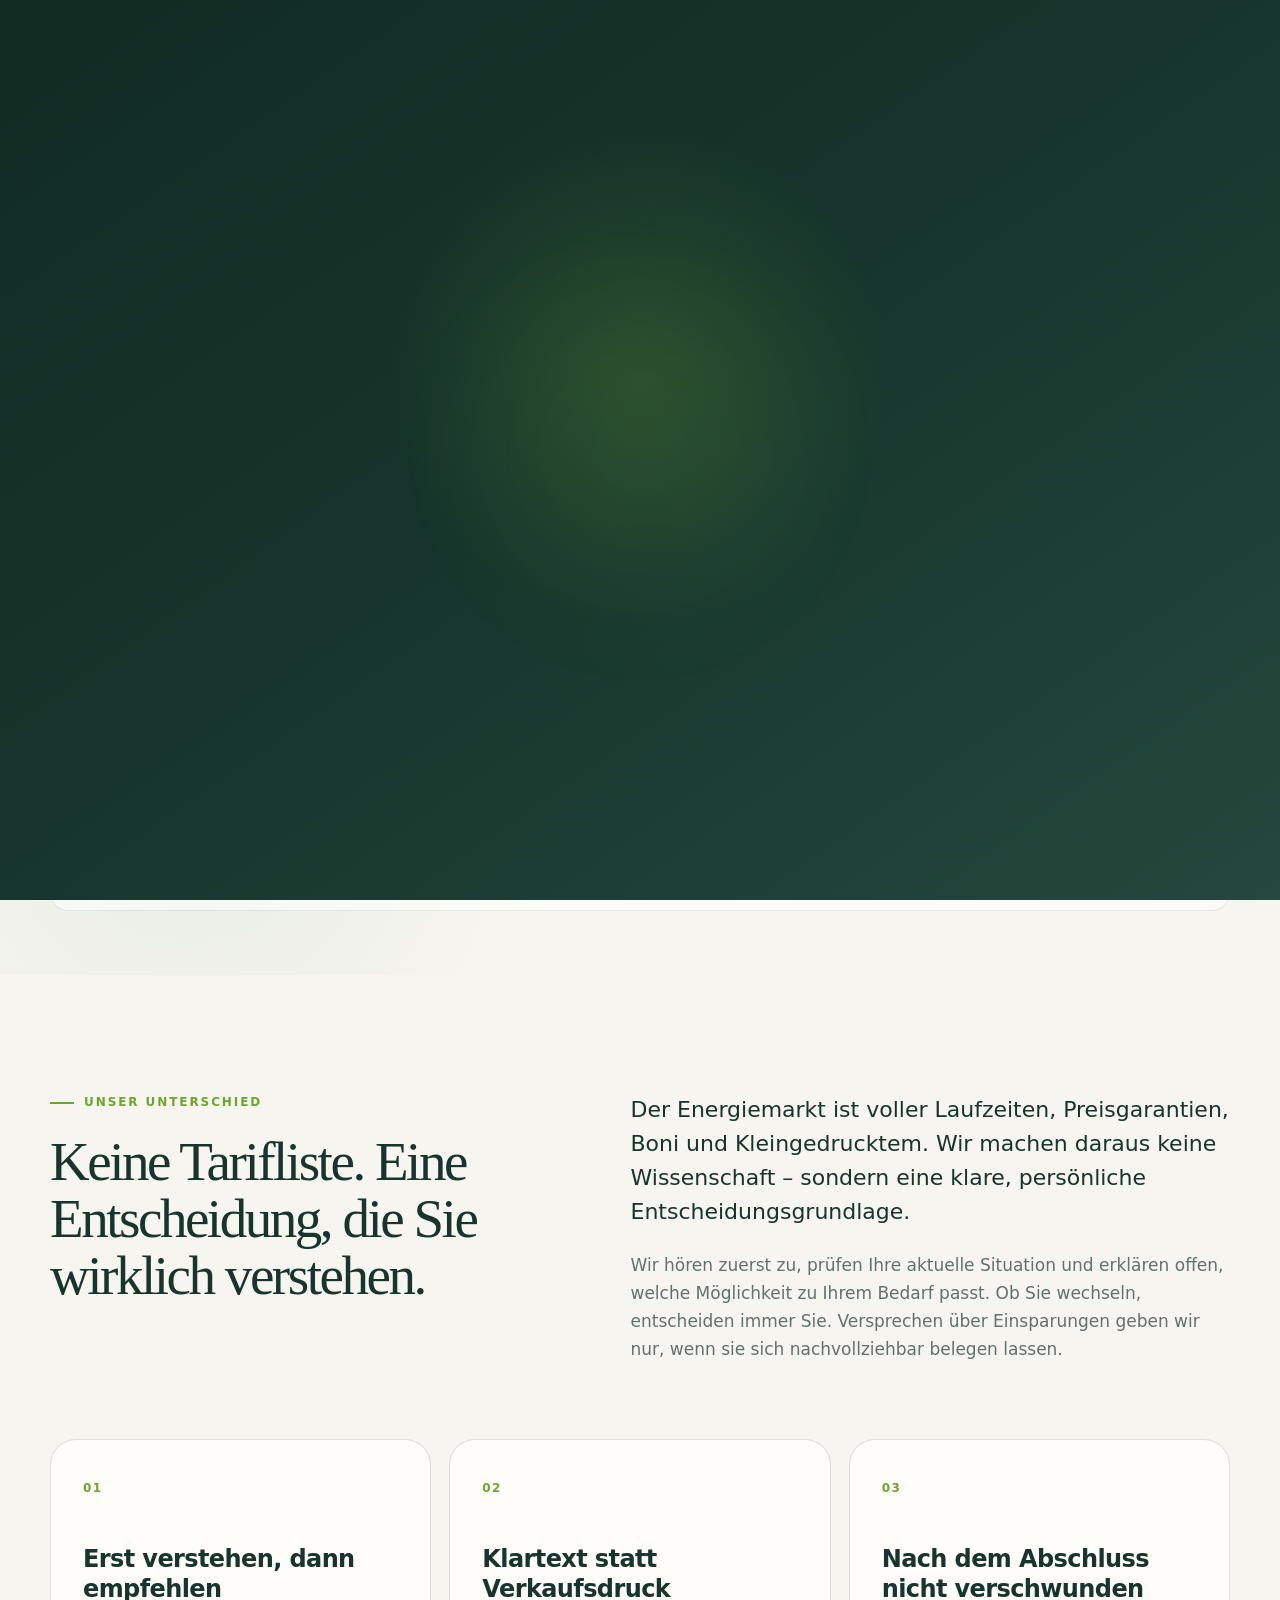
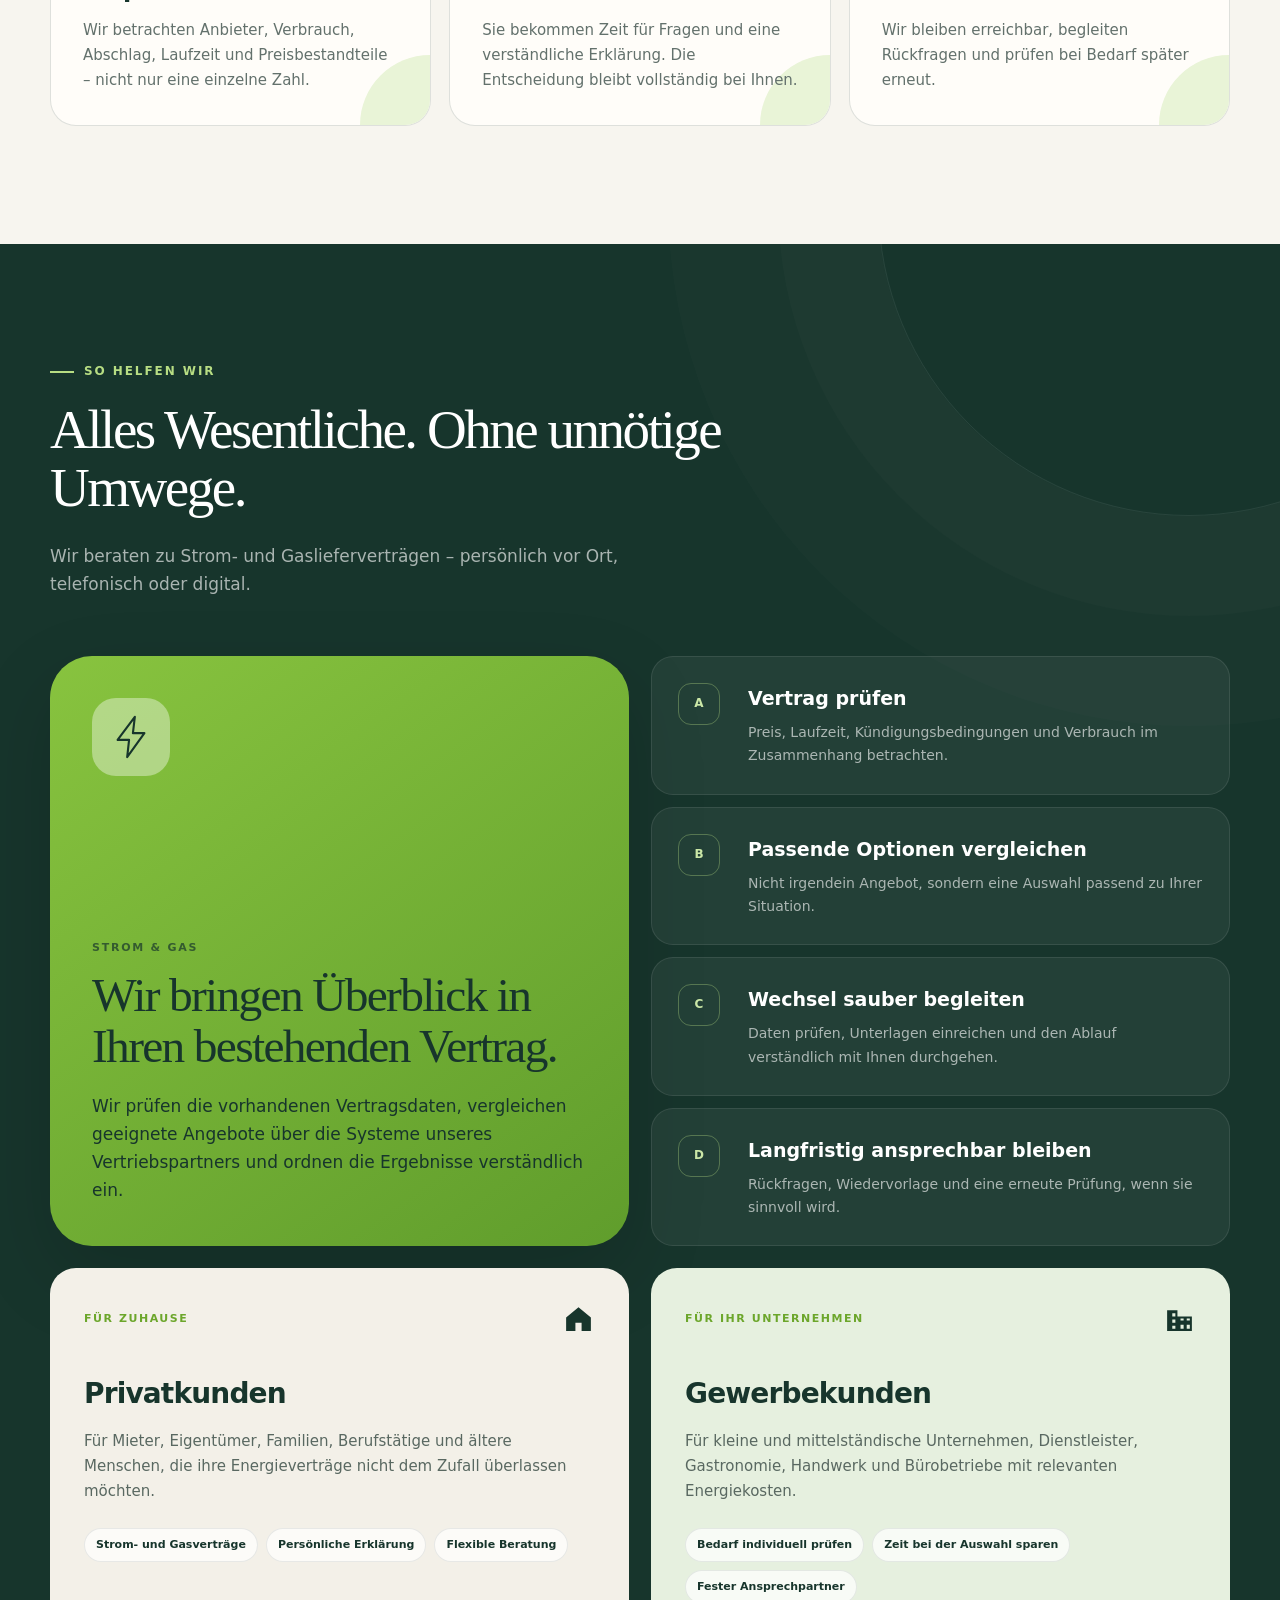
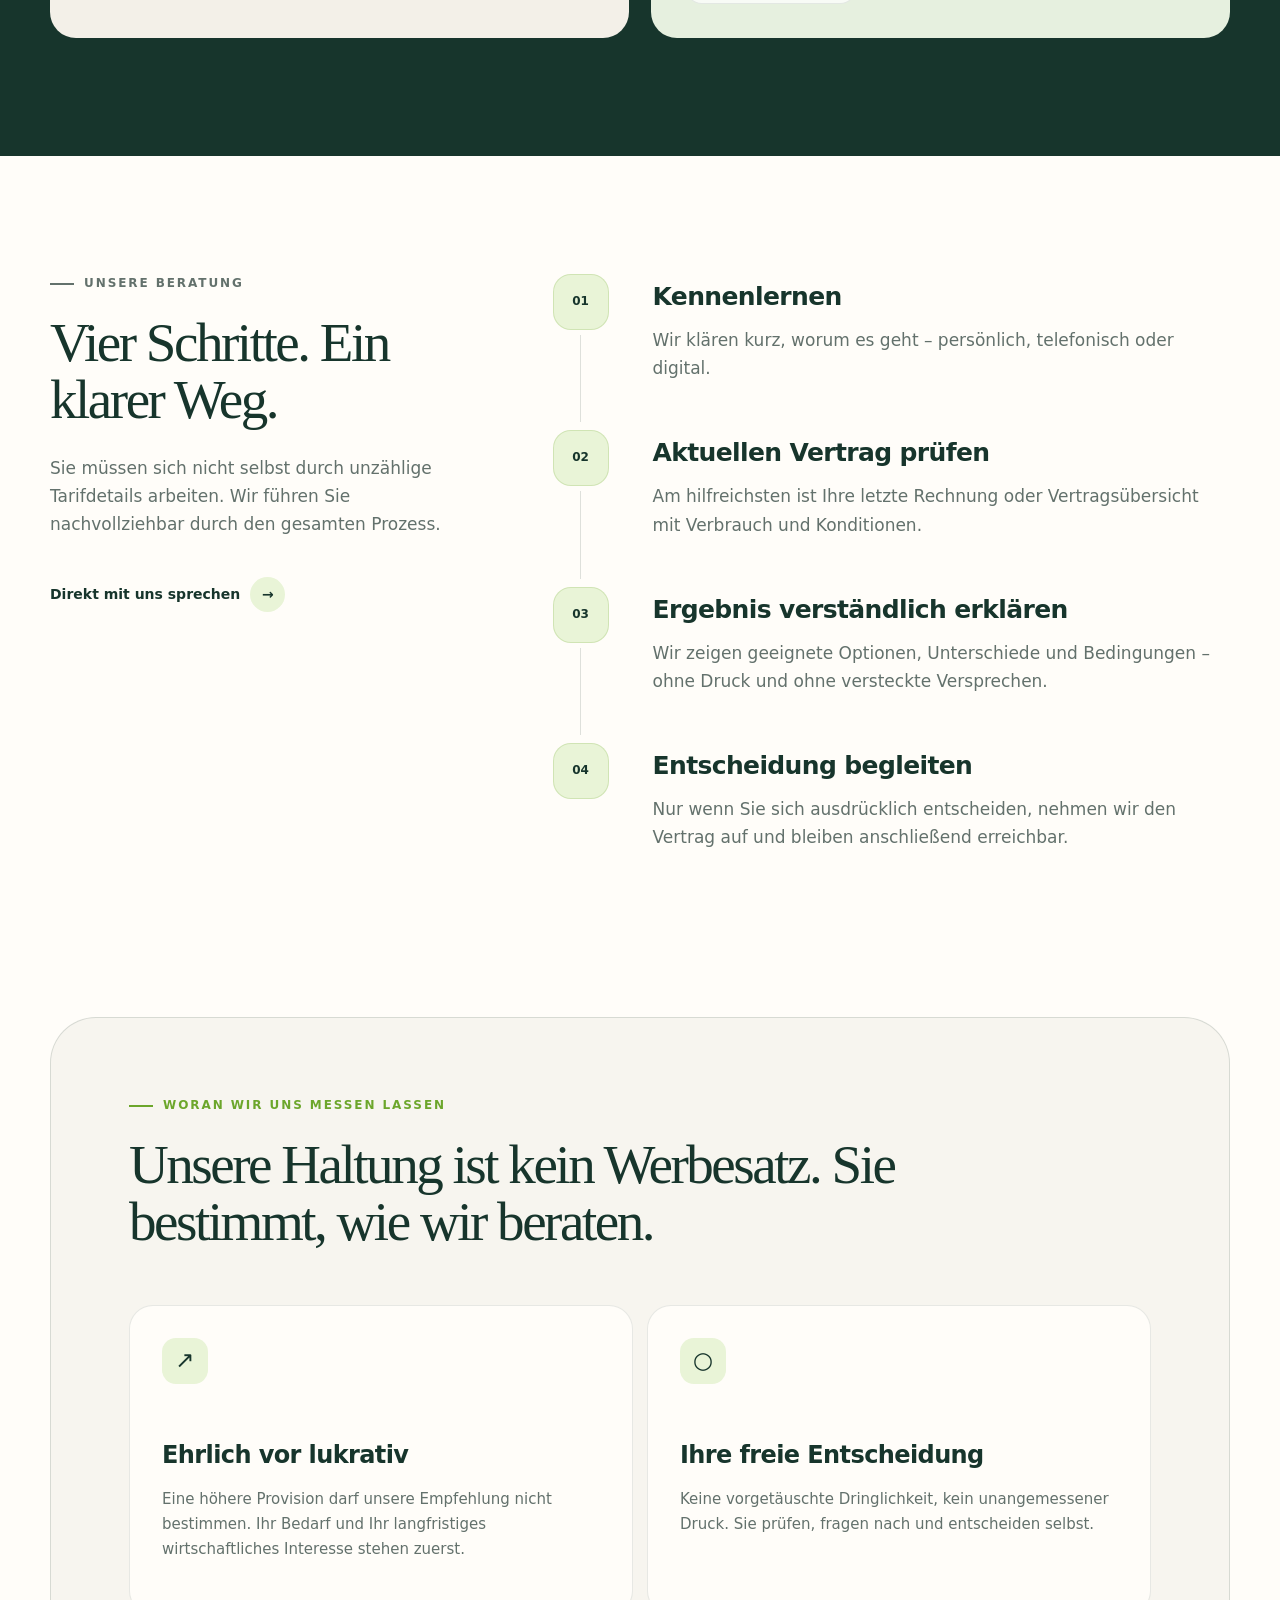
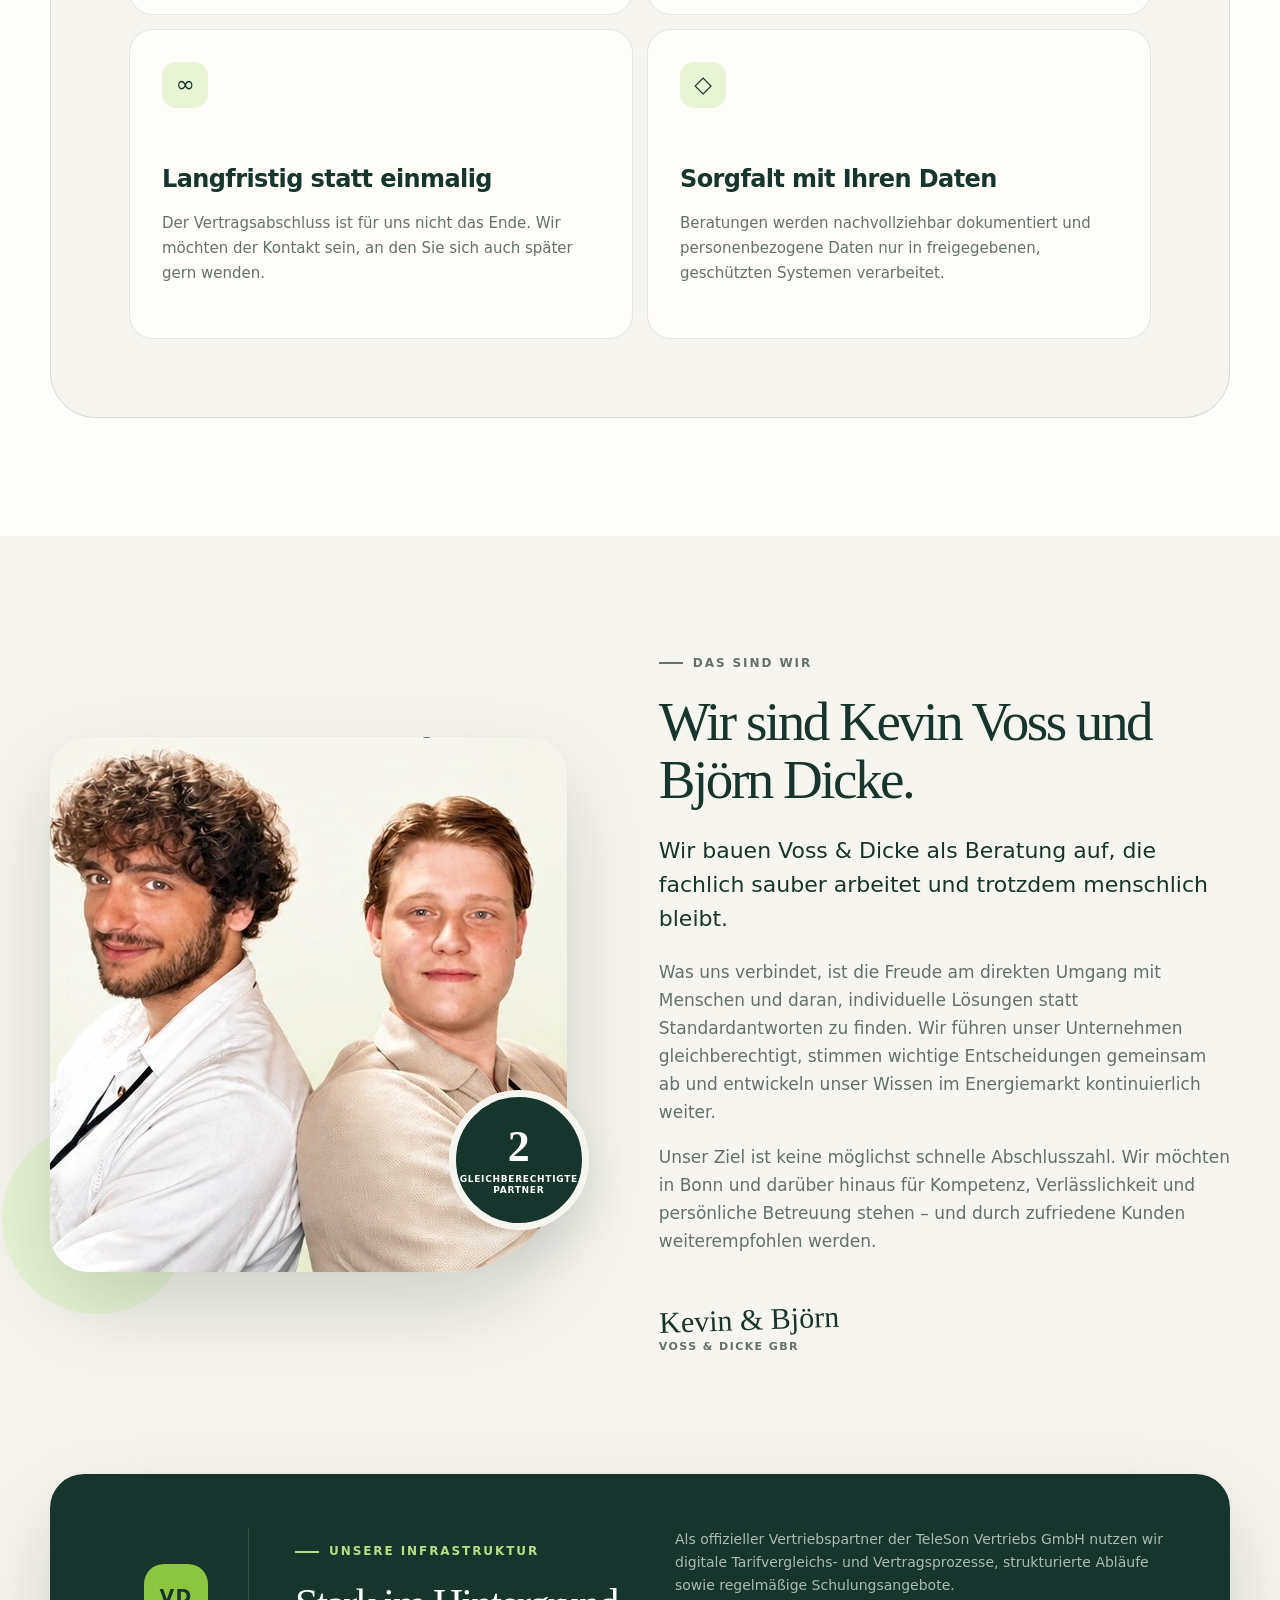
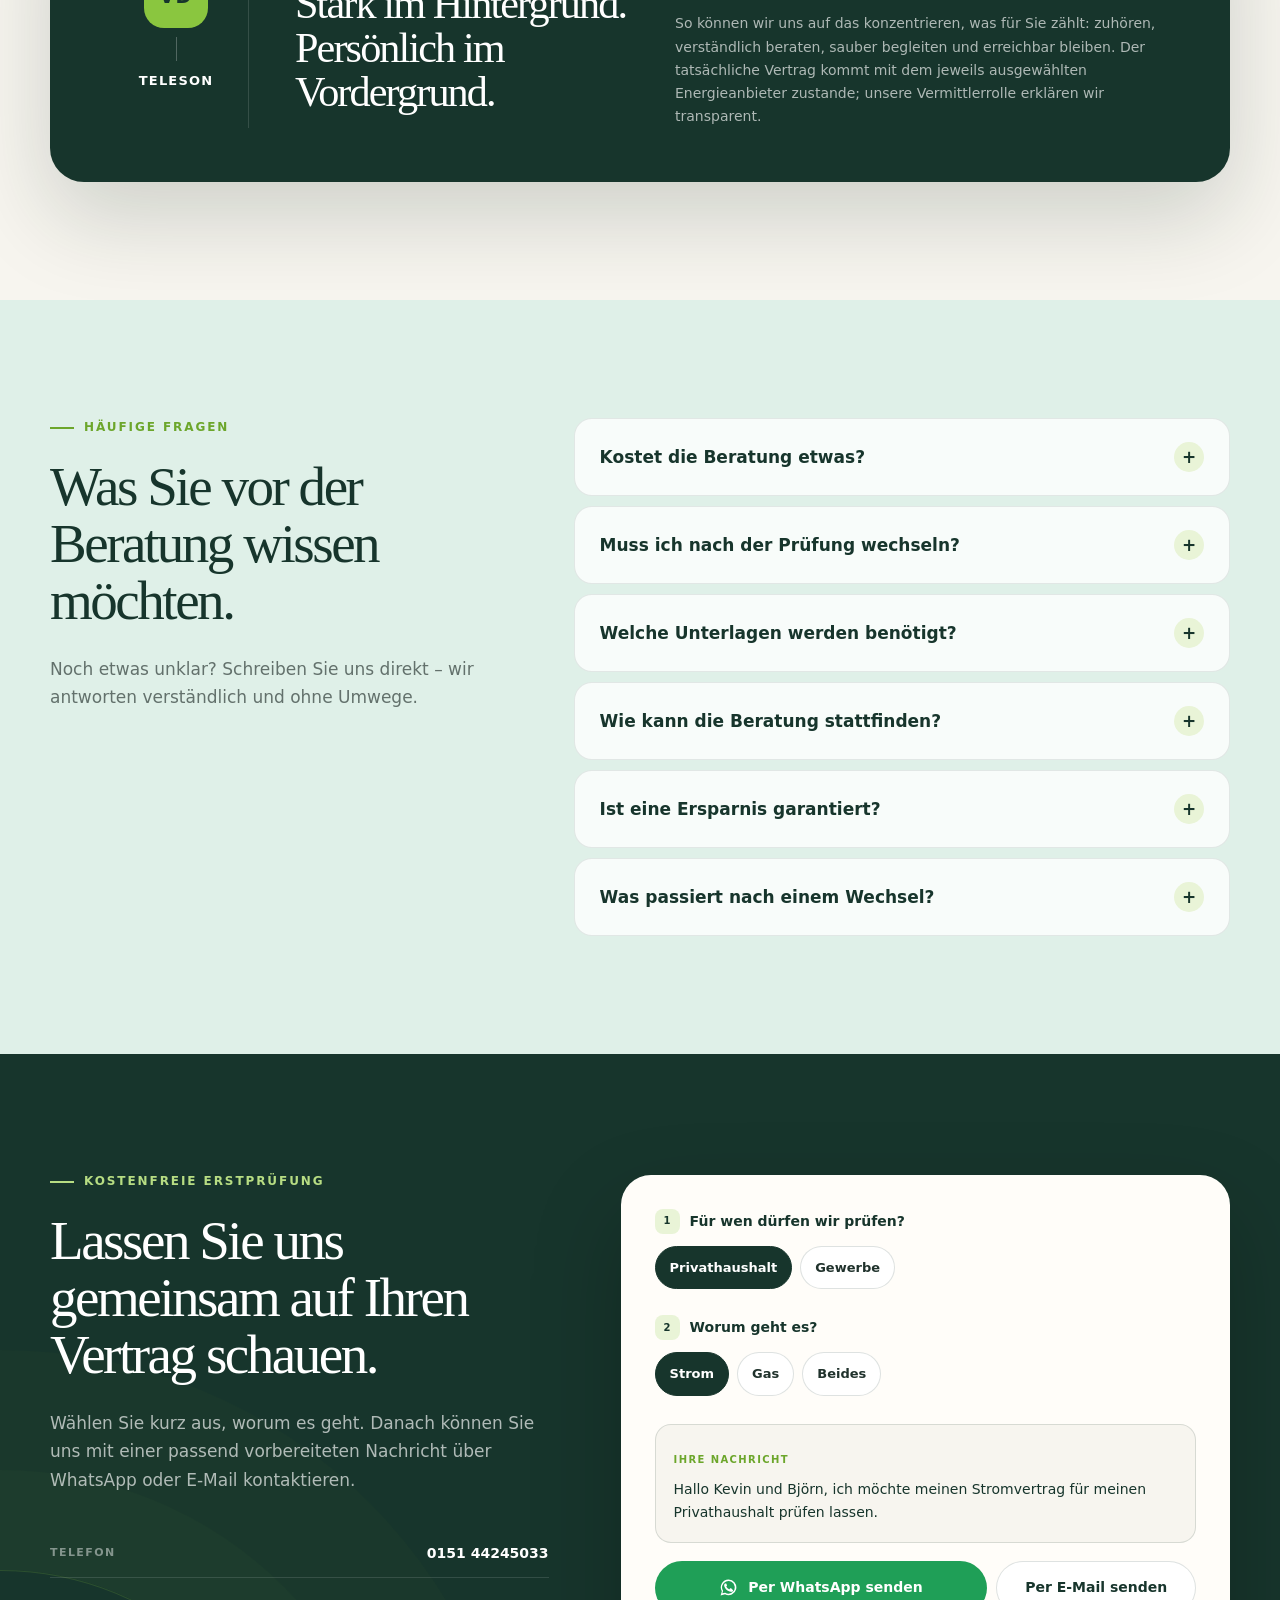
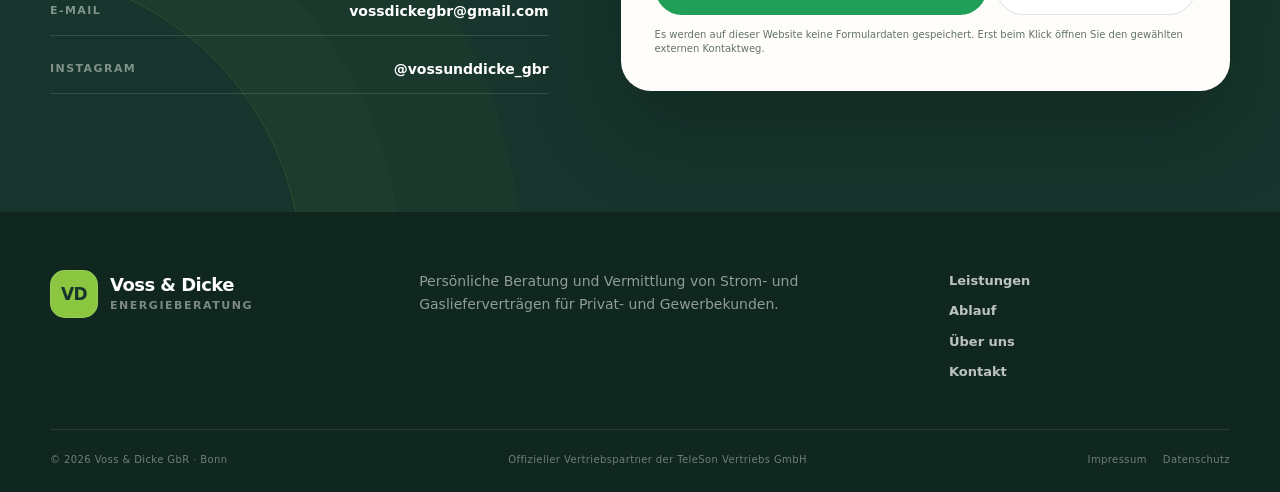
==== commit 6d3e556d: "Add files via upload" ====
--- a/index.html
+++ b/index.html
@@ -3,6 +3,10 @@
 <head>
   <meta charset="utf-8">
   <meta name="viewport" content="width=device-width, initial-scale=1">
+  <script>
+    document.documentElement.classList.add('js', 'intro-running');
+    window.setTimeout(() => document.documentElement.classList.remove('intro-running'), 4500);
+  </script>
   <title>Voss & Dicke GbR | Persönliche Energieberatung aus Bonn</title>
   <meta name="description" content="Wir prüfen Strom- und Gasverträge persönlich, verständlich und kostenfrei. Energieberatung für Privat- und Gewerbekunden aus Bonn und digital.">
   <meta name="theme-color" content="#17352c">
@@ -43,6 +47,17 @@
 <body>
   <a class="skip-link" href="#main">Direkt zum Inhalt</a>
 
+  <div class="welcome-intro" data-welcome-intro role="status" aria-label="Herzlich willkommen bei Voss und Dicke">
+    <div class="welcome-intro-glow" aria-hidden="true"></div>
+    <div class="welcome-intro-content">
+      <span class="welcome-intro-mark" aria-hidden="true">VD</span>
+      <p class="welcome-intro-kicker">Herzlich willkommen</p>
+      <p class="welcome-intro-title">Voss &amp; Dicke</p>
+      <p class="welcome-intro-subtitle">Persönliche Energieberatung</p>
+      <span class="welcome-intro-progress" aria-hidden="true"><i></i></span>
+    </div>
+  </div>
+
   <header class="site-header" data-header>
     <div class="container header-inner">
       <a class="brand" href="#top" aria-label="Voss & Dicke – zur Startseite">
--- a/css/style.css
+++ b/css/style.css
@@ -473,3 +473,359 @@
   *, *::before, *::after { scroll-behavior: auto !important; animation-duration: .01ms !important; animation-iteration-count: 1 !important; transition-duration: .01ms !important; }
   .reveal { opacity: 1; transform: none; }
 }
+
+/* Mobile stability and responsive refinements */
+.reveal { opacity: 1; transform: none; }
+.js .reveal { opacity: 0; transform: translateY(24px); }
+.js .reveal.is-visible { opacity: 1; transform: none; }
+
+@media (max-width: 860px) {
+  html, body { width: 100%; max-width: 100%; overflow-x: hidden; }
+  body { line-height: 1.58; }
+  .container,
+  .header-inner,
+  .hero-grid,
+  .intro-grid,
+  .service-layout,
+  .process-grid,
+  .about-grid,
+  .faq-grid,
+  .contact-shell,
+  .partner-card,
+  .footer-top,
+  .footer-bottom,
+  .promise-grid,
+  .audience-grid,
+  .values-grid { min-width: 0; }
+  .hero-grid > *,
+  .intro-grid > *,
+  .service-layout > *,
+  .process-grid > *,
+  .about-grid > *,
+  .faq-grid > *,
+  .contact-shell > *,
+  .partner-card > *,
+  .footer-top > * { min-width: 0; }
+
+  .site-header { height: var(--header-height); }
+  .header-inner { gap: 12px; }
+  .brand { min-width: 0; max-width: calc(100% - 58px); }
+  .brand-copy { min-width: 0; }
+  .brand-copy strong,
+  .brand-copy small { overflow: hidden; text-overflow: ellipsis; white-space: nowrap; }
+  .nav-toggle { flex: 0 0 46px; }
+  .site-nav {
+    top: var(--header-height);
+    right: 0;
+    bottom: auto;
+    left: 0;
+    max-height: calc(100dvh - var(--header-height));
+    overflow-y: auto;
+    overscroll-behavior: contain;
+  }
+
+  .hero { min-height: 0; padding-top: calc(var(--header-height) + 42px); }
+  .hero h1 { max-width: 13ch; font-size: clamp(46px, 9.2vw, 68px); overflow-wrap: normal; }
+  .hero-lead { max-width: 62ch; }
+  .hero-visual { width: min(100%, 620px); padding-left: 0; }
+  .photo-frame { transform: none; }
+  .photo-frame img,
+  .about-photo img { height: auto; aspect-ratio: auto; object-fit: contain; }
+  .hero-note-top { right: 0; }
+  .hero-note-bottom { left: 0; }
+
+  .section-heading h2,
+  .process-copy h2,
+  .values-heading h2,
+  .partner-card h2,
+  .about-copy h2,
+  .contact-copy h2 { overflow-wrap: anywhere; }
+
+  .service-feature { min-height: 0; }
+  .service-feature h3 { max-width: 100%; }
+  .service-list article,
+  .process-steps li { min-width: 0; }
+  .service-list article > div,
+  .process-steps li > div { min-width: 0; }
+
+  .about-photo { margin-inline: auto; }
+  .about-seal { right: 8px; }
+  .direct-contact strong,
+  .builder-preview p,
+  .footer-top p,
+  .footer-bottom span,
+  .legal-card p,
+  .legal-card li { overflow-wrap: anywhere; }
+}
+
+@media (max-width: 600px) {
+  :root { --header-height: 70px; }
+  .container { width: min(calc(100% - 32px), var(--container)); }
+  .section { padding: 64px 0; }
+  .brand { gap: 9px; }
+  .brand-mark { width: 40px; height: 40px; flex: 0 0 40px; font-size: 15px; }
+  .brand-copy strong { font-size: 15px; }
+  .brand-copy small { margin-top: 4px; font-size: 9px; letter-spacing: .1em; }
+  .nav-toggle { width: 42px; height: 42px; flex-basis: 42px; }
+  .site-nav { padding: 12px 16px max(20px, env(safe-area-inset-bottom)); }
+  .site-nav > a { padding: 12px 6px; }
+
+  .hero { padding: calc(var(--header-height) + 32px) 0 42px; }
+  .hero-grid { gap: 42px; }
+  .eyebrow { margin-bottom: 14px; font-size: 10px; letter-spacing: .12em; }
+  .hero h1 { max-width: 100%; margin-bottom: 20px; font-size: clamp(38px, 11.4vw, 52px); line-height: 1.02; letter-spacing: -.04em; }
+  .hero h1 em::after { height: 7px; }
+  .hero-lead { margin-bottom: 26px; font-size: 16px; line-height: 1.55; }
+  .hero-actions { gap: 10px; }
+  .button { min-height: 50px; padding: 12px 17px; font-size: 13px; }
+  .hero-trust { margin-top: 22px; font-size: 12px; }
+  .hero-visual { padding: 0; }
+  .photo-frame { border-width: 5px; border-radius: 24px 24px 54px 24px; }
+  .photo-label { left: 12px; bottom: 12px; padding: 8px 11px; border-radius: 12px; }
+  .photo-label strong { font-size: 15px; }
+  .hero-note { display: none; }
+  .trust-ribbon { margin-top: 32px; padding: 15px; gap: 10px; }
+  .trust-ribbon span { font-size: 10px; letter-spacing: .05em; }
+
+  .section-heading h2,
+  .process-copy h2,
+  .values-heading h2,
+  .partner-card h2,
+  .about-copy h2,
+  .contact-copy h2 { margin-bottom: 20px; font-size: clamp(34px, 9.5vw, 44px); line-height: 1.06; }
+  .intro-story .lead,
+  .about-copy .lead { font-size: 18px; }
+  .intro-grid,
+  .service-layout,
+  .process-grid,
+  .about-grid,
+  .faq-grid,
+  .contact-shell { gap: 36px; }
+
+  .promise-grid { margin-top: 34px; gap: 14px; }
+  .promise-card { padding: 23px; border-radius: 20px; }
+  .promise-card h3 { margin-top: 24px; font-size: 22px; }
+
+  .service-layout { margin-top: 40px; }
+  .service-feature { min-height: 0; padding: 24px; border-radius: 24px; }
+  .service-icon { width: 60px; height: 60px; border-radius: 18px; }
+  .service-icon svg { width: 36px; }
+  .service-feature h3 { font-size: clamp(29px, 8.4vw, 36px); }
+  .service-list article { grid-template-columns: 40px minmax(0, 1fr); gap: 13px; padding: 18px; border-radius: 18px; }
+  .service-list article > span { width: 38px; height: 38px; }
+  .service-list h3 { font-size: 17px; }
+  .audience-grid { gap: 14px; margin-top: 14px; }
+  .audience-card { padding: 23px; border-radius: 22px; }
+  .audience-card h3 { font-size: 25px; }
+  .audience-card ul { gap: 6px; }
+
+  .process-steps li { grid-template-columns: 46px minmax(0, 1fr); gap: 14px; padding-bottom: 34px; }
+  .process-steps li > span { width: 42px; height: 42px; }
+  .process-steps li:not(:last-child)::before { left: 20px; top: 48px; }
+  .process-steps h3 { font-size: 20px; }
+
+  .values-shell { padding: 30px 16px; border-radius: 26px; }
+  .values-grid { margin-top: 34px; }
+  .value-card { padding: 22px; border-radius: 20px; }
+  .value-card h3 { margin-top: 28px; font-size: 22px; }
+
+  .about-grid { gap: 52px; }
+  .about-photo { width: 100%; margin-bottom: 28px; border-radius: 24px; }
+  .about-seal { width: 96px; height: 96px; right: 4px; bottom: -30px; border-width: 4px; }
+  .about-seal strong { font-size: 31px; }
+  .about-seal span { font-size: 8px; }
+  .about-signature span { font-size: 27px; }
+
+  .partner-card { gap: 22px; padding: 25px 20px; border-radius: 24px; }
+  .partner-kicker { padding-bottom: 20px; }
+  .partner-kicker span:first-child { width: 48px; height: 48px; }
+
+  details { border-radius: 16px; }
+  summary { gap: 12px; padding: 17px; line-height: 1.35; }
+  details p { padding: 0 17px 18px; }
+
+  .contact-builder { padding: 21px 16px; border-radius: 22px; }
+  .choice-group { gap: 7px; }
+  .choice { flex: 1 1 auto; padding: 9px 12px; text-align: center; }
+  .builder-preview { margin-top: 22px; padding: 15px; }
+  .direct-contact a { gap: 2px; }
+
+  .site-footer { padding-top: 46px; }
+  .footer-bottom { padding-bottom: 10px; }
+  .mobile-contact-bar {
+    padding: 7px 8px max(7px, env(safe-area-inset-bottom));
+  }
+
+  .legal-main { padding: calc(var(--header-height) + 40px) 0 70px; }
+  .legal-hero h1 { font-size: clamp(38px, 12vw, 52px); overflow-wrap: anywhere; }
+  .legal-card { padding: 24px 18px; border-radius: 22px; }
+}
+
+@media (max-width: 380px) {
+  .brand-copy small { display: none; }
+  .hero h1 { font-size: 37px; }
+  .container { width: min(calc(100% - 24px), var(--container)); }
+  .photo-label { display: none; }
+  .trust-ribbon { grid-template-columns: 1fr; }
+  .mobile-contact-bar { grid-template-columns: 1fr 1.25fr; }
+}
+
+
+/* Opening welcome sequence */
+html.intro-running,
+html.intro-running body { overflow: hidden; }
+
+.welcome-intro {
+  position: fixed;
+  z-index: 5000;
+  inset: 0;
+  display: grid;
+  place-items: center;
+  overflow: hidden;
+  padding: 24px;
+  color: white;
+  background:
+    radial-gradient(circle at 50% 42%, rgba(138, 198, 63, .18), transparent 30%),
+    linear-gradient(145deg, #112b23 0%, var(--ink) 48%, #24483d 100%);
+  opacity: 1;
+  visibility: visible;
+  transition: opacity .55s ease, visibility .55s ease;
+}
+.welcome-intro::before,
+.welcome-intro::after {
+  content: "";
+  position: absolute;
+  border: 1px solid rgba(255, 255, 255, .08);
+  border-radius: 50%;
+  pointer-events: none;
+}
+.welcome-intro::before {
+  width: min(76vw, 760px);
+  aspect-ratio: 1;
+  animation: welcome-ring 3.4s ease-out both;
+}
+.welcome-intro::after {
+  width: min(48vw, 480px);
+  aspect-ratio: 1;
+  box-shadow: 0 0 0 90px rgba(255, 255, 255, .018), 0 0 0 180px rgba(255, 255, 255, .012);
+  animation: welcome-ring 3.4s .12s ease-out both reverse;
+}
+.welcome-intro.is-leaving {
+  opacity: 0;
+  visibility: hidden;
+  pointer-events: none;
+}
+.welcome-intro-glow {
+  position: absolute;
+  width: min(74vw, 720px);
+  aspect-ratio: 1;
+  background: radial-gradient(circle, rgba(138, 198, 63, .12), transparent 62%);
+  filter: blur(18px);
+  animation: welcome-glow 3.3s ease-in-out both;
+}
+.welcome-intro-content {
+  position: relative;
+  z-index: 1;
+  width: min(100%, 620px);
+  display: flex;
+  align-items: center;
+  flex-direction: column;
+  text-align: center;
+  animation: welcome-content 3.45s cubic-bezier(.2,.7,.2,1) both;
+}
+.welcome-intro-mark {
+  width: 74px;
+  height: 74px;
+  display: grid;
+  place-items: center;
+  margin-bottom: 28px;
+  color: var(--ink);
+  background: var(--green);
+  border: 1px solid rgba(255,255,255,.25);
+  border-radius: 23px;
+  box-shadow: 0 22px 55px rgba(0,0,0,.24), inset 0 0 0 1px rgba(255,255,255,.18);
+  font-size: 24px;
+  font-weight: 950;
+  letter-spacing: -.06em;
+  animation: welcome-mark 3.3s cubic-bezier(.2,.8,.2,1) both;
+}
+.welcome-intro-kicker {
+  margin: 0 0 9px;
+  color: #cbe7a7;
+  font-size: 11px;
+  font-weight: 850;
+  letter-spacing: .2em;
+  text-transform: uppercase;
+}
+.welcome-intro-title {
+  margin: 0;
+  font-family: Georgia, "Times New Roman", serif;
+  font-size: clamp(48px, 8vw, 86px);
+  font-weight: 500;
+  line-height: .98;
+  letter-spacing: -.055em;
+}
+.welcome-intro-subtitle {
+  margin: 16px 0 0;
+  color: rgba(255,255,255,.68);
+  font-size: clamp(14px, 2vw, 18px);
+  font-weight: 650;
+  letter-spacing: .05em;
+}
+.welcome-intro-progress {
+  width: min(210px, 54vw);
+  height: 2px;
+  margin-top: 34px;
+  overflow: hidden;
+  background: rgba(255,255,255,.14);
+  border-radius: 999px;
+}
+.welcome-intro-progress i {
+  width: 100%;
+  height: 100%;
+  display: block;
+  background: linear-gradient(90deg, #b7dd83, var(--green), #dff0e8);
+  border-radius: inherit;
+  transform: scaleX(0);
+  transform-origin: left;
+  animation: welcome-progress 3s .28s cubic-bezier(.2,.65,.25,1) forwards;
+}
+
+@keyframes welcome-content {
+  0% { opacity: 0; transform: translateY(24px) scale(.985); }
+  18%, 82% { opacity: 1; transform: translateY(0) scale(1); }
+  100% { opacity: 0; transform: translateY(-12px) scale(1.01); }
+}
+@keyframes welcome-mark {
+  0% { opacity: 0; transform: translateY(16px) rotate(-8deg) scale(.75); }
+  20%, 78% { opacity: 1; transform: translateY(0) rotate(0) scale(1); }
+  100% { opacity: 0; transform: translateY(-8px) scale(.94); }
+}
+@keyframes welcome-progress { to { transform: scaleX(1); } }
+@keyframes welcome-ring {
+  0% { opacity: 0; transform: scale(.72); }
+  30% { opacity: 1; }
+  100% { opacity: 0; transform: scale(1.1); }
+}
+@keyframes welcome-glow {
+  0%, 100% { opacity: .35; transform: scale(.8); }
+  52% { opacity: 1; transform: scale(1.08); }
+}
+
+@media (max-width: 600px) {
+  .welcome-intro { padding: 20px; }
+  .welcome-intro-mark { width: 64px; height: 64px; margin-bottom: 24px; border-radius: 20px; font-size: 21px; }
+  .welcome-intro-title { font-size: clamp(44px, 14vw, 64px); }
+  .welcome-intro-subtitle { margin-top: 13px; font-size: 14px; }
+  .welcome-intro-progress { margin-top: 29px; }
+}
+
+@media (prefers-reduced-motion: reduce) {
+  .welcome-intro,
+  .welcome-intro-content,
+  .welcome-intro-mark,
+  .welcome-intro-glow,
+  .welcome-intro::before,
+  .welcome-intro::after,
+  .welcome-intro-progress i { animation: none !important; }
+}
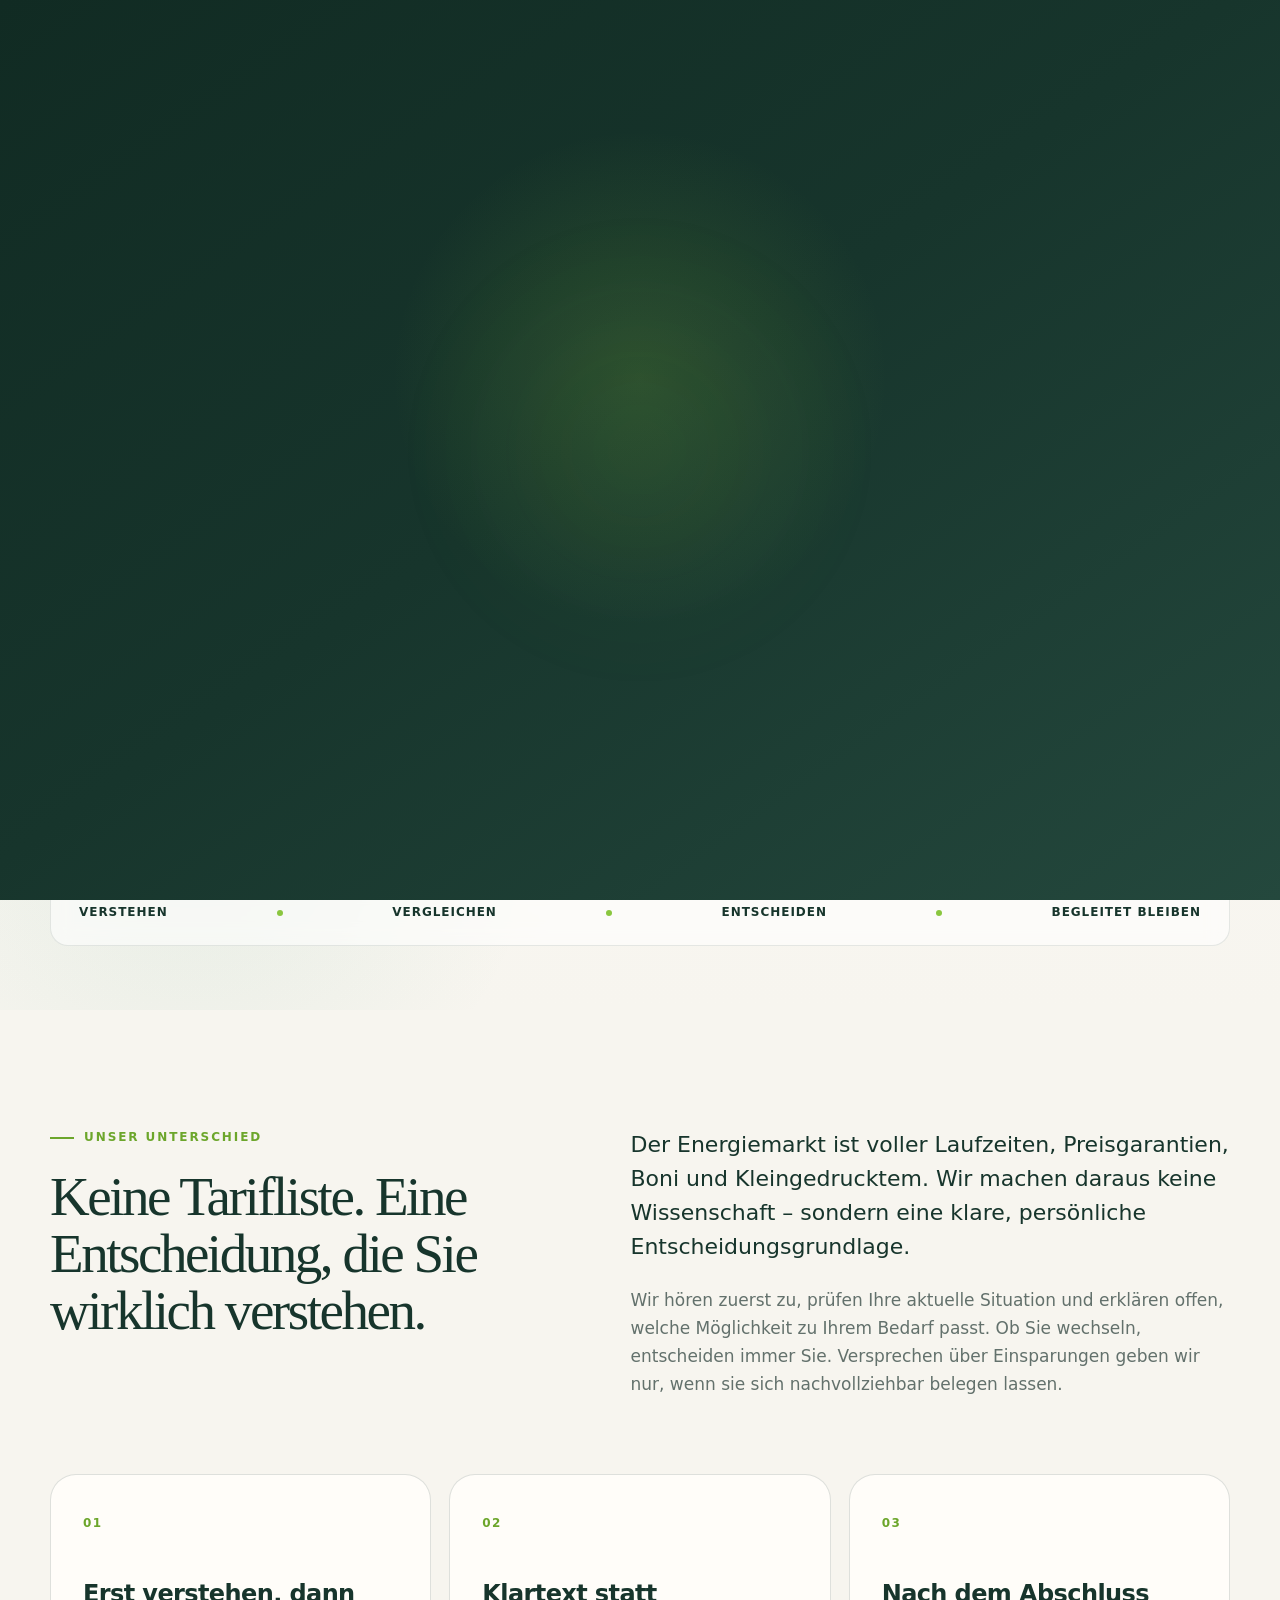
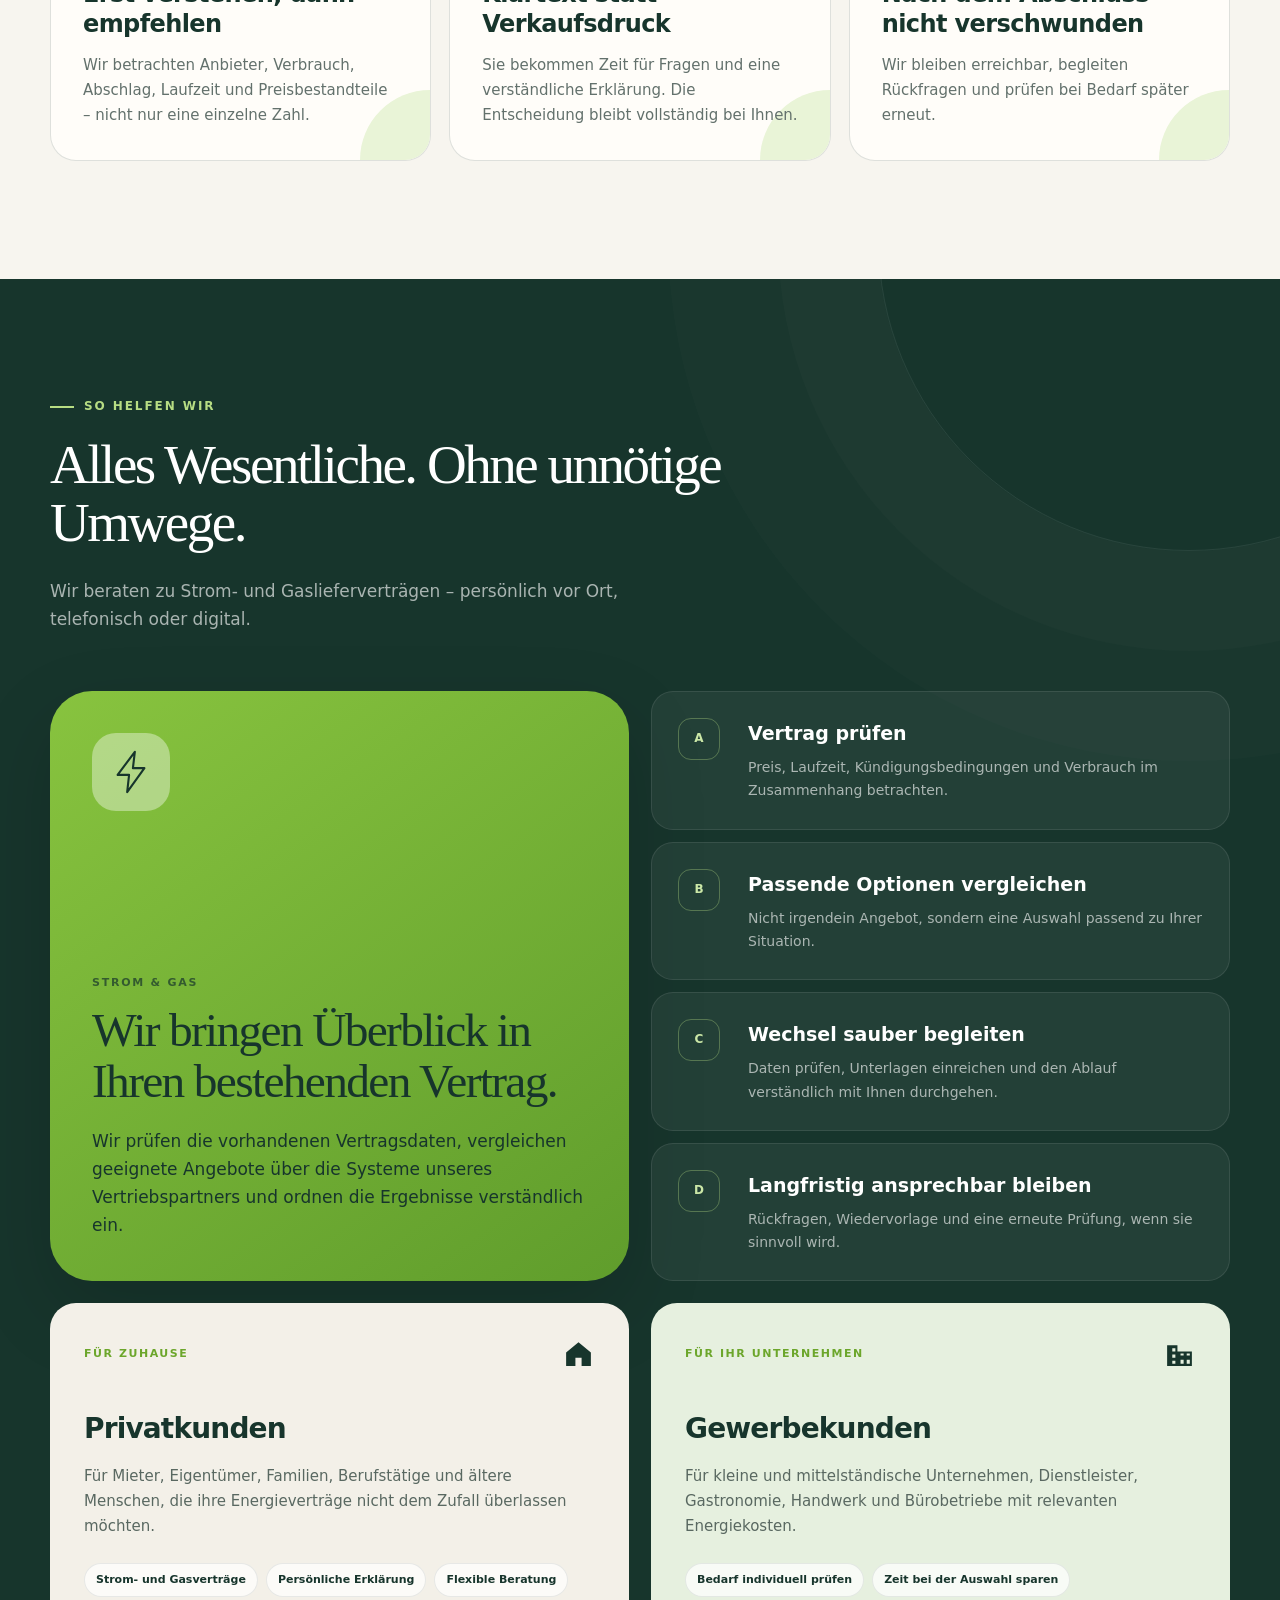
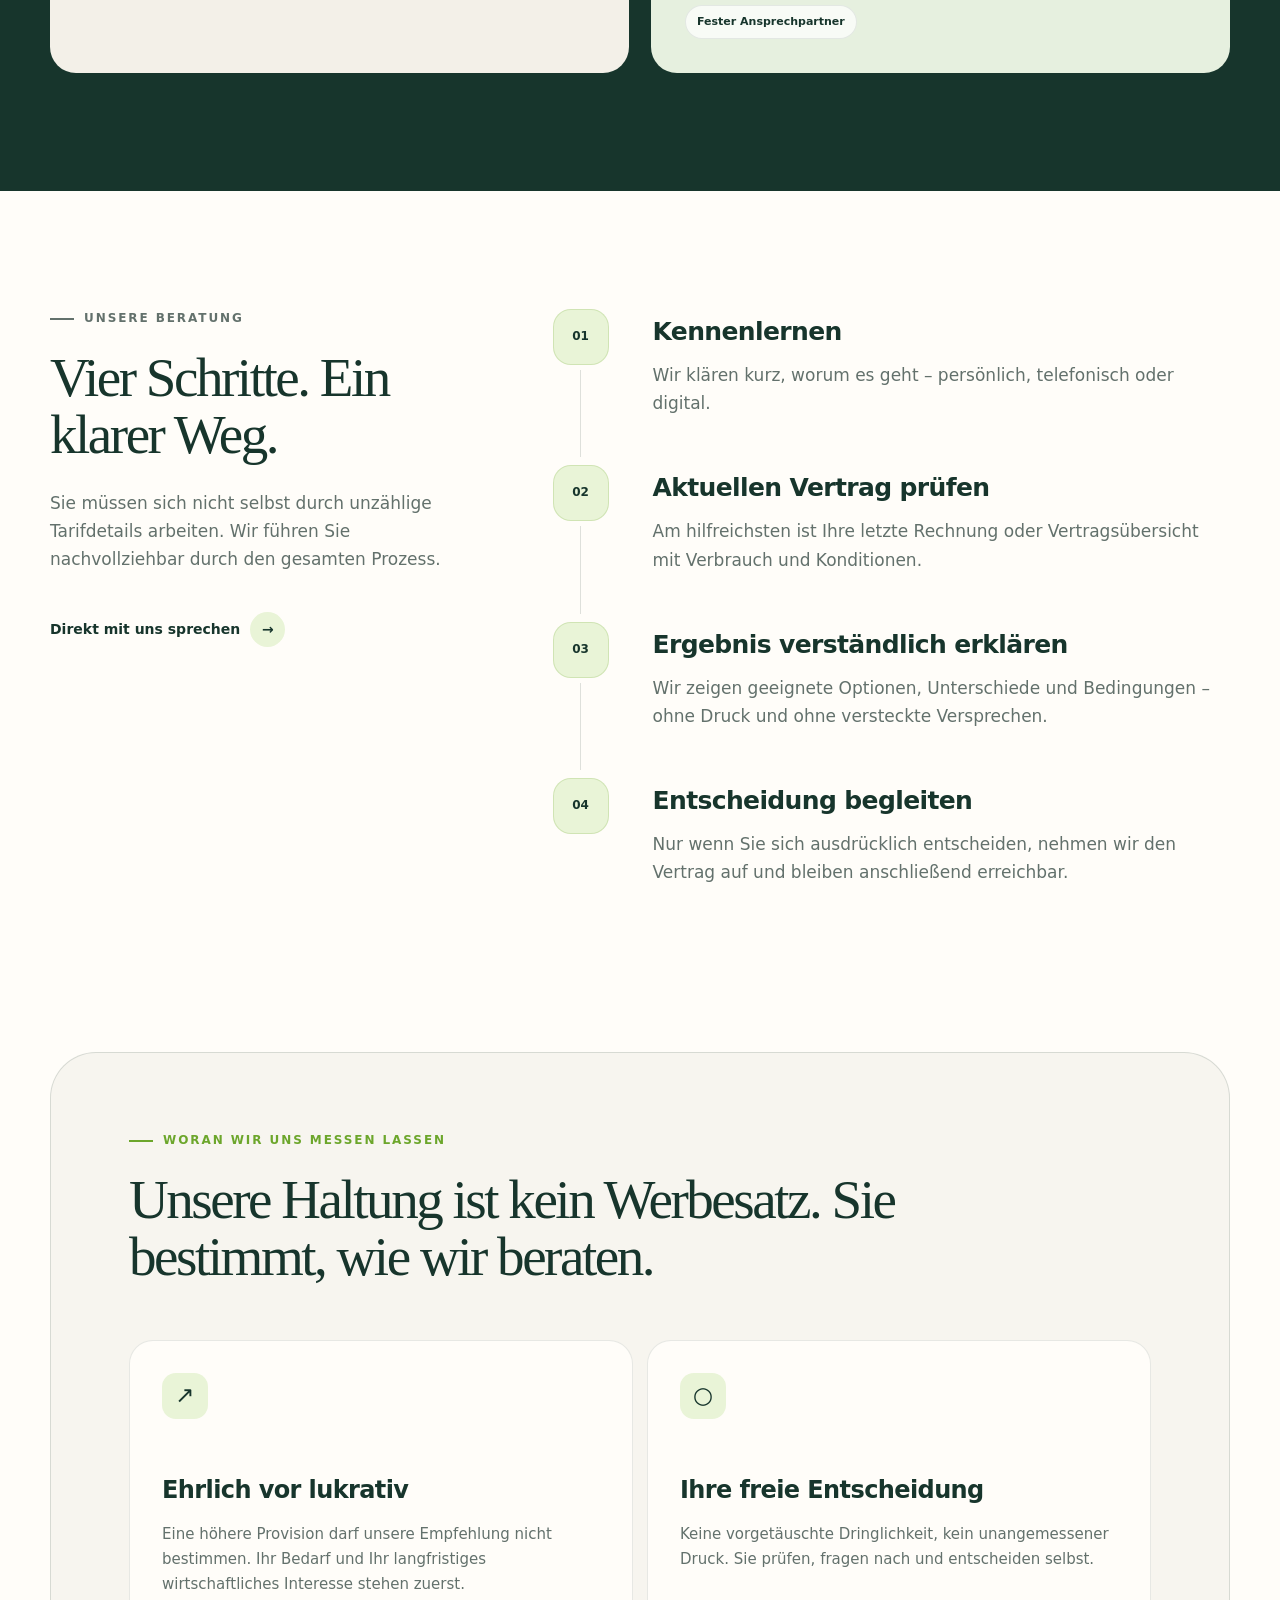
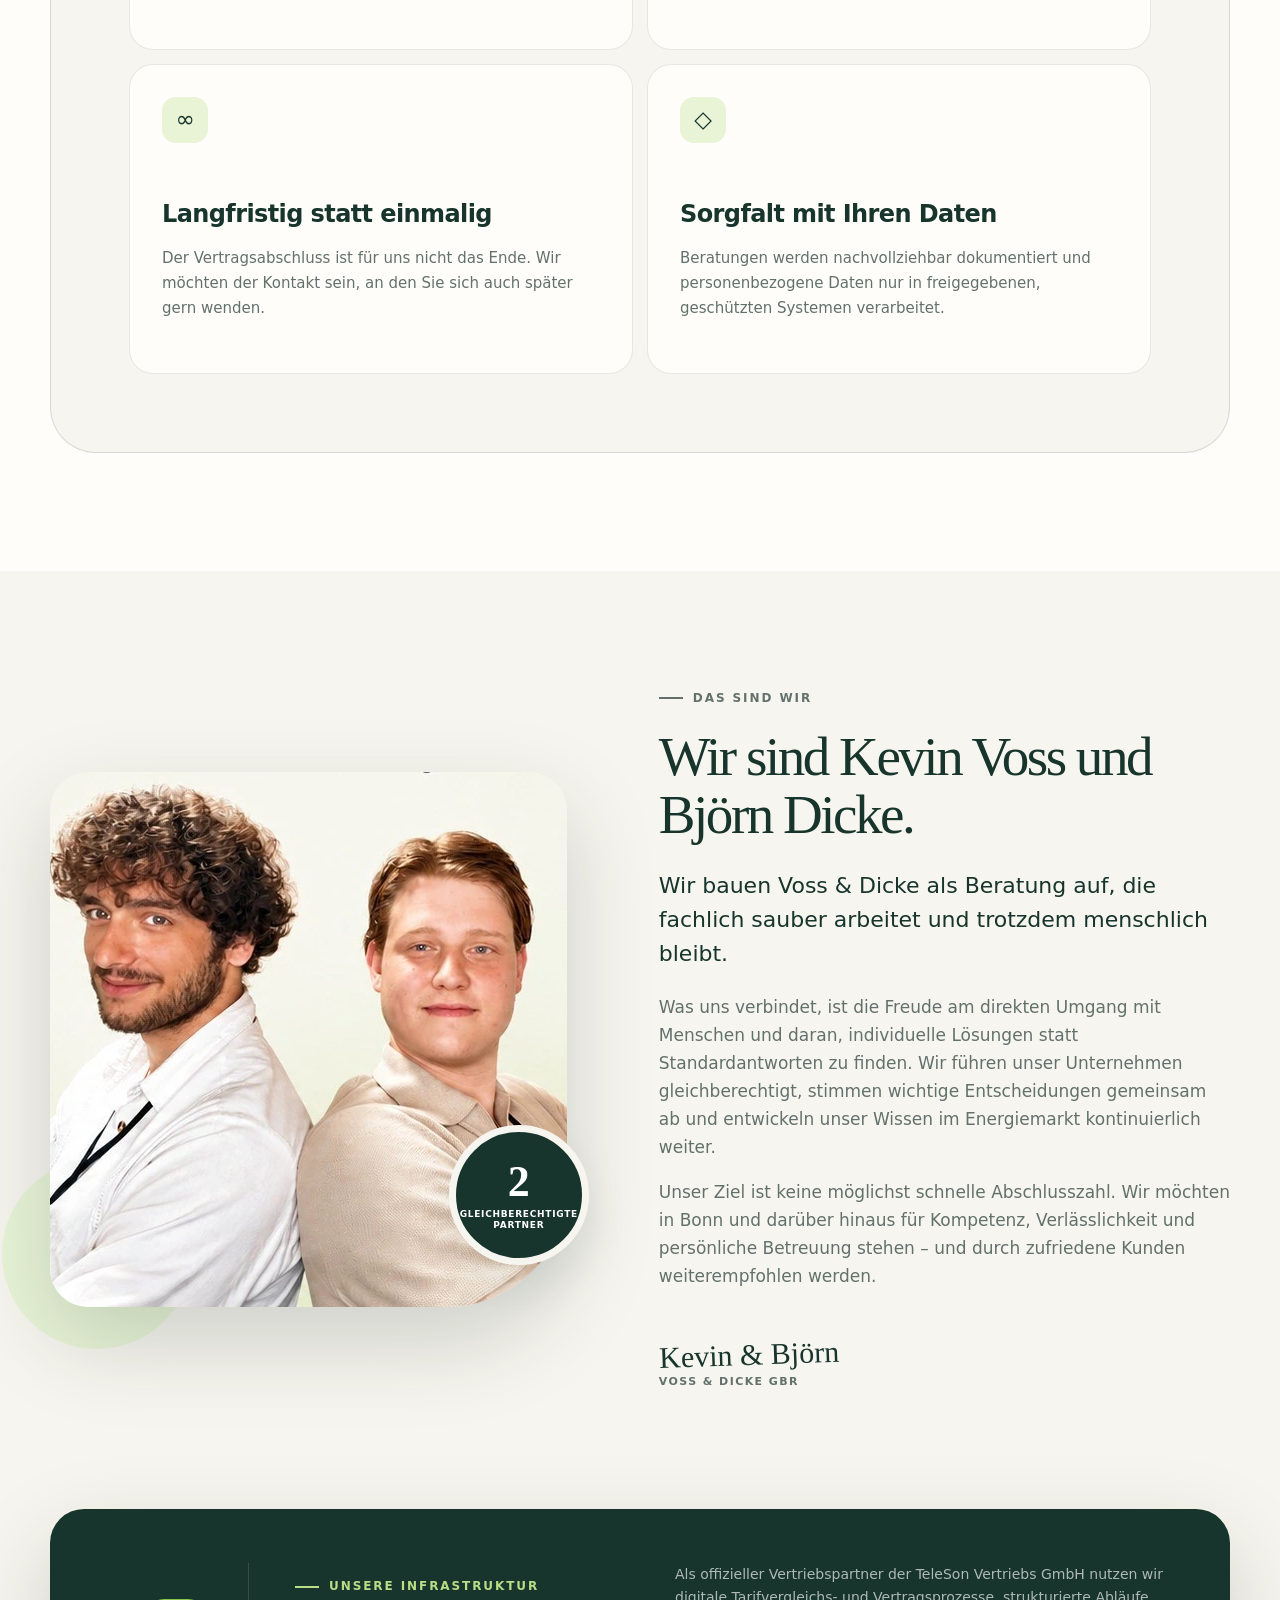
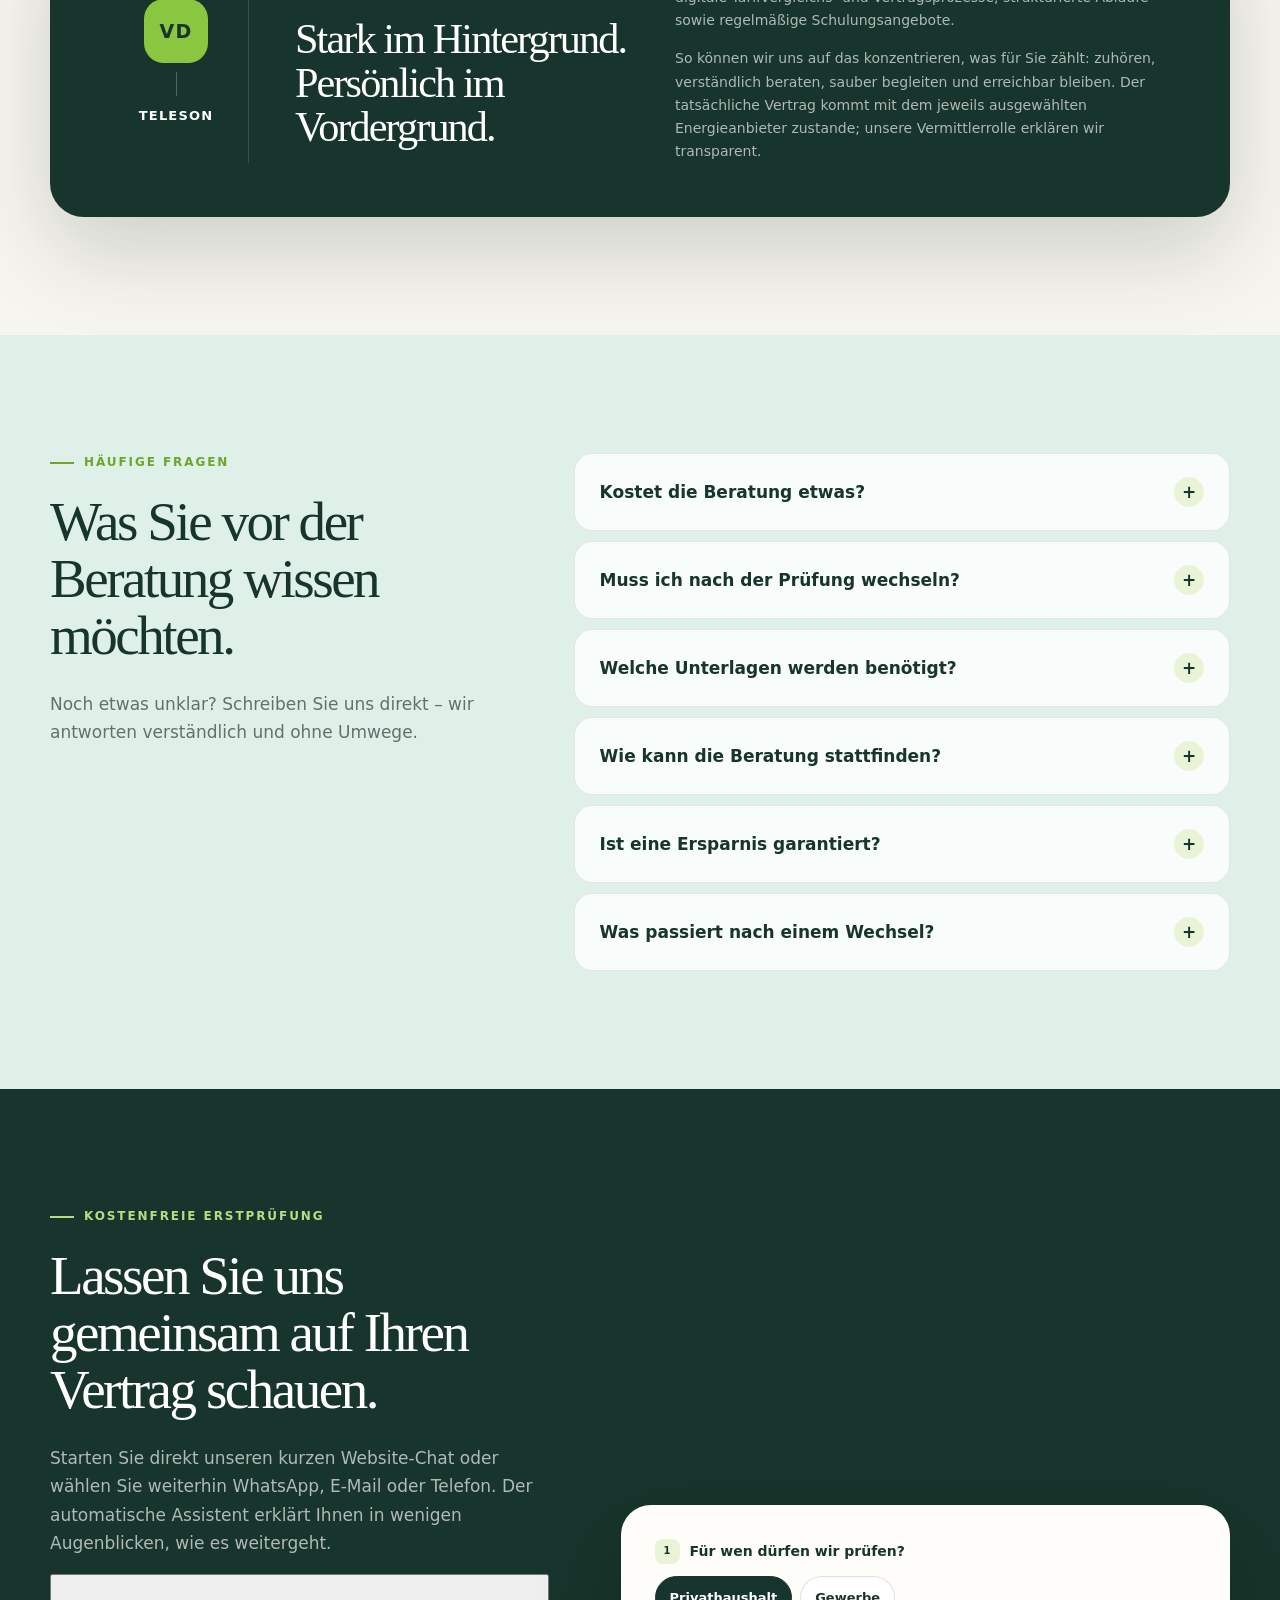
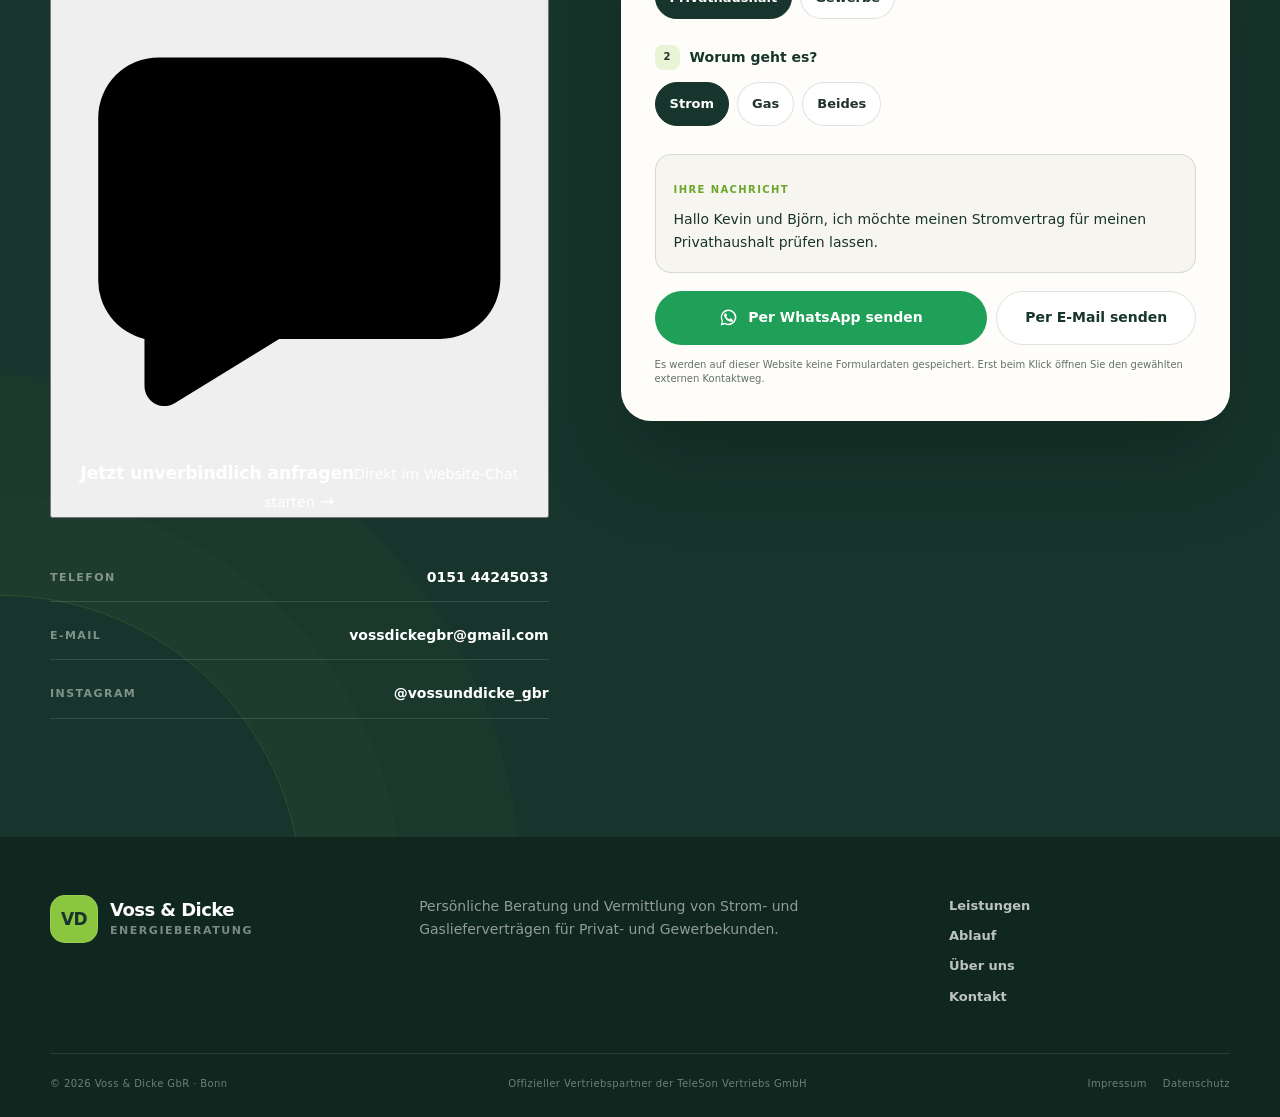
==== commit 457b55ba: "Add files via upload" ====
--- a/index.html
+++ b/index.html
@@ -88,7 +88,8 @@
           <p class="hero-lead">Wir prüfen Ihre Strom- und Gasverträge, erklären die Unterschiede ohne Fachchinesisch und begleiten Sie vom ersten Blick auf die Rechnung bis nach dem Wechsel.</p>
 
           <div class="hero-actions">
-            <a class="button button-primary" href="#kontakt">Kostenfreie Prüfung starten</a>
+            <button class="button button-primary" type="button" data-chat-open>Jetzt unverbindlich anfragen &amp; direkt chatten</button>
+            <a class="button button-secondary" href="#kontakt">WhatsApp &amp; E-Mail</a>
             <a class="button button-quiet" href="tel:+4915144245033">
               <svg aria-hidden="true" viewBox="0 0 24 24"><path d="M7.2 3.4 9.7 3a1.7 1.7 0 0 1 1.8 1l1.2 2.9a1.7 1.7 0 0 1-.5 2l-1.4 1.1a13.7 13.7 0 0 0 3.3 3.3l1.1-1.4a1.7 1.7 0 0 1 2-.5l2.9 1.2a1.7 1.7 0 0 1 1 1.8l-.4 2.5a3.5 3.5 0 0 1-3.5 3c-7.4-.5-13.3-6.4-13.8-13.8a3.5 3.5 0 0 1 3-3.5Z"/></svg>
               0151 44245033
@@ -361,7 +362,15 @@
         <div class="contact-copy reveal">
           <p class="eyebrow eyebrow-light"><span></span> Kostenfreie Erstprüfung</p>
           <h2>Lassen Sie uns gemeinsam auf Ihren Vertrag schauen.</h2>
-          <p>Wählen Sie kurz aus, worum es geht. Danach können Sie uns mit einer passend vorbereiteten Nachricht über WhatsApp oder E-Mail kontaktieren.</p>
+          <p>Starten Sie direkt unseren kurzen Website-Chat oder wählen Sie weiterhin WhatsApp, E-Mail oder Telefon. Der automatische Assistent erklärt Ihnen in wenigen Augenblicken, wie es weitergeht.</p>
+
+          <button class="contact-chat-cta" type="button" data-chat-open>
+            <span class="contact-chat-icon" aria-hidden="true">
+              <svg viewBox="0 0 24 24"><path d="M5 4h14a3 3 0 0 1 3 3v8a3 3 0 0 1-3 3h-8l-5.2 3.2c-.7.4-1.5-.1-1.5-.9V18A3 3 0 0 1 2 15V7a3 3 0 0 1 3-3Z"/></svg>
+            </span>
+            <span><strong>Jetzt unverbindlich anfragen</strong><small>Direkt im Website-Chat starten</small></span>
+            <span class="contact-chat-arrow" aria-hidden="true">→</span>
+          </button>
 
           <div class="direct-contact">
             <a href="tel:+4915144245033"><span>Telefon</span><strong>0151 44245033</strong></a>
@@ -402,6 +411,48 @@
       </div>
     </section>
   </main>
+
+  <div class="site-chat" data-site-chat hidden aria-hidden="true">
+    <div class="site-chat-backdrop" data-chat-close aria-hidden="true"></div>
+    <section class="chat-window" role="dialog" aria-modal="true" aria-labelledby="chat-title" aria-describedby="chat-status">
+      <header class="chat-header">
+        <div class="chat-avatar" aria-hidden="true">VD</div>
+        <div class="chat-header-copy">
+          <strong id="chat-title">Voss &amp; Dicke</strong>
+          <span><i aria-hidden="true"></i> Automatischer Assistent</span>
+        </div>
+        <button class="chat-close" type="button" data-chat-close aria-label="Chat schließen">×</button>
+      </header>
+
+      <div class="chat-body" data-chat-body aria-live="polite">
+        <div class="chat-day"><span>Heute</span></div>
+        <div class="chat-bubble chat-bubble-bot" data-chat-message="welcome" hidden>
+          <p>Herzlich willkommen bei Voss &amp; Dicke! Schön, dass Sie da sind. 👋</p>
+          <time data-chat-time></time>
+        </div>
+        <div class="chat-typing" data-chat-typing hidden aria-label="Der automatische Assistent schreibt">
+          <span></span><span></span><span></span>
+        </div>
+        <div class="chat-bubble chat-bubble-bot" data-chat-message="info" hidden>
+          <p>Wir unterstützen Sie persönlich bei der Prüfung und Vermittlung von Strom- und Gasverträgen und bleiben auch nach einem Wechsel Ihre festen Ansprechpartner.</p>
+          <p>Für eine individuelle Beratung schreiben Sie unseren festen Ansprechpartnern direkt über WhatsApp.</p>
+          <time data-chat-time></time>
+        </div>
+        <div class="chat-actions" data-chat-actions hidden>
+          <a class="chat-whatsapp" href="https://wa.me/4915144245033?text=Hallo%20Kevin%20und%20Bj%C3%B6rn%2C%20ich%20komme%20%C3%BCber%20den%20Website-Chat%20und%20interessiere%20mich%20f%C3%BCr%20eine%20unverbindliche%20Beratung." target="_blank" rel="noopener noreferrer">
+            <svg aria-hidden="true" viewBox="0 0 24 24"><path d="M12 2a9.7 9.7 0 0 0-8.4 14.6L2 22l5.6-1.5A9.8 9.8 0 1 0 12 2Zm0 17.8a8 8 0 0 1-4.1-1.1l-.3-.2-3.3.9.9-3.2-.2-.3a8 8 0 1 1 7 3.9Zm4.4-6c-.2-.1-1.4-.7-1.7-.8-.2-.1-.4-.1-.6.1-.2.3-.6.8-.8 1-.1.2-.3.2-.5.1-1.5-.7-2.5-1.3-3.5-3-.3-.5.3-.5.8-1.6.1-.2 0-.4 0-.5l-.8-1.9c-.2-.5-.4-.4-.6-.4h-.5c-.2 0-.5.1-.7.3-.2.3-1 1-1 2.4s1 2.8 1.2 3c.1.2 2 3.1 4.9 4.3 1.8.8 2.5.8 3.4.7.6-.1 1.4-.6 1.6-1.1.2-.6.2-1 .2-1.1-.1-.1-.2-.2-.4-.3Z"/></svg>
+            Auf WhatsApp weiterschreiben
+          </a>
+          <a class="chat-email" href="mailto:vossdickegbr@gmail.com?subject=Unverbindliche%20Anfrage%20%C3%BCber%20den%20Website-Chat&body=Hallo%20Kevin%20und%20Bj%C3%B6rn%2C%20ich%20komme%20%C3%BCber%20den%20Website-Chat%20und%20interessiere%20mich%20f%C3%BCr%20eine%20unverbindliche%20Beratung.">Lieber per E-Mail schreiben</a>
+        </div>
+      </div>
+
+      <footer class="chat-footer">
+        <p id="chat-status">Automatische Erstinformation · keine Eingaben werden gespeichert</p>
+        <a href="datenschutz.html">Datenschutz</a>
+      </footer>
+    </section>
+  </div>
 
   <div class="mobile-contact-bar" aria-label="Schnellkontakt">
     <a href="tel:+4915144245033">Anrufen</a>
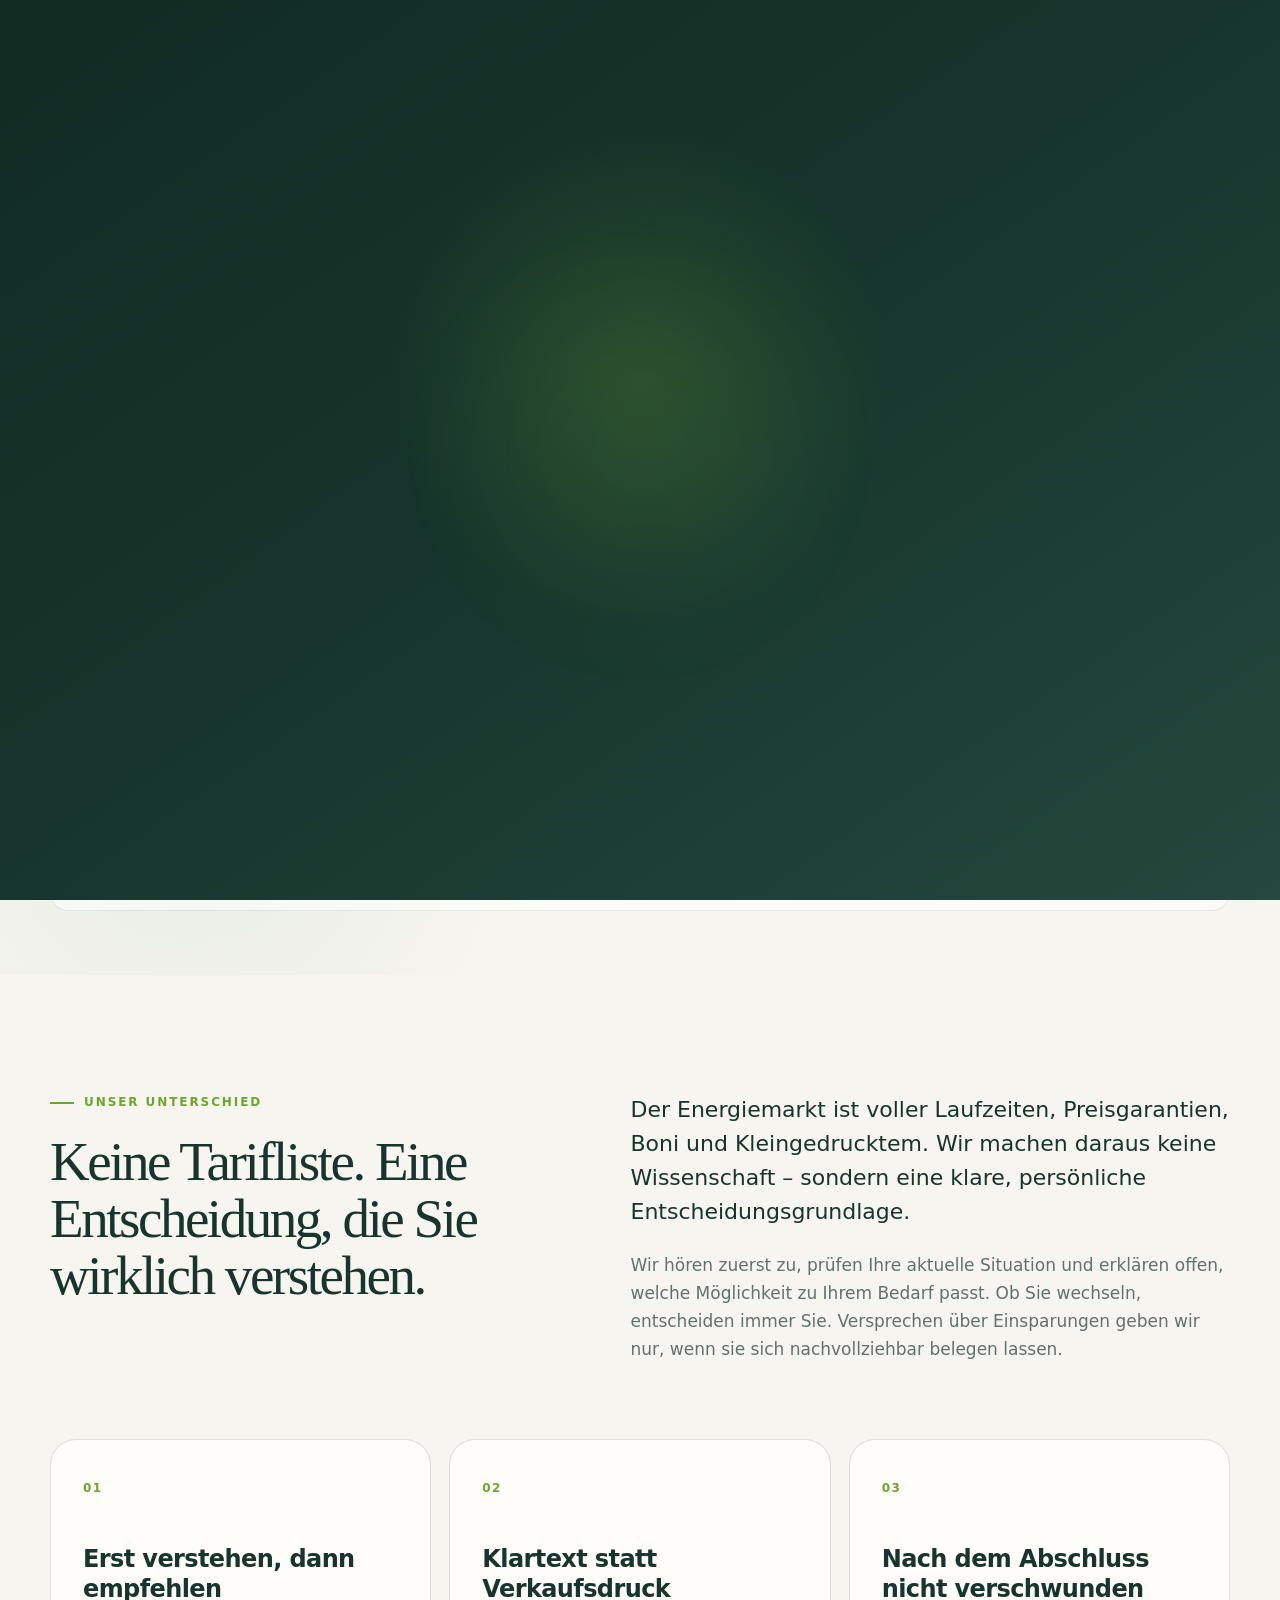
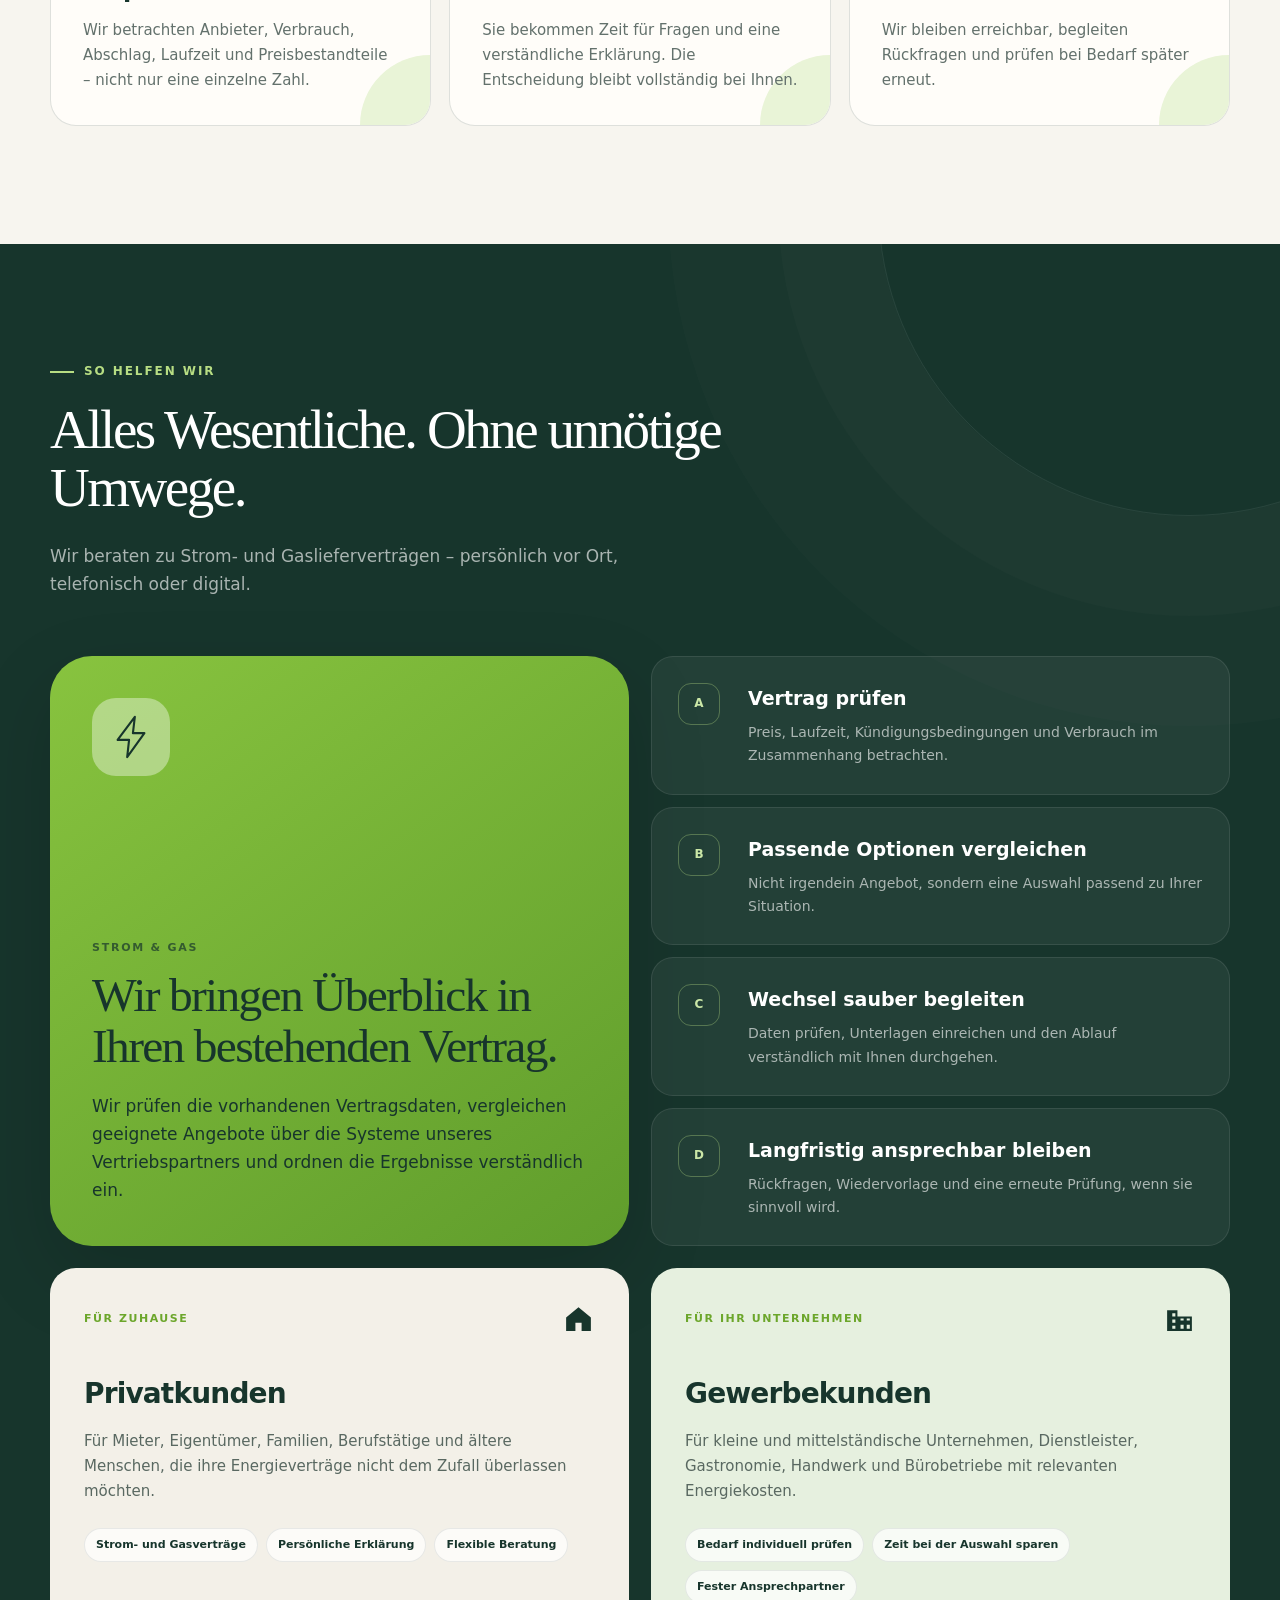
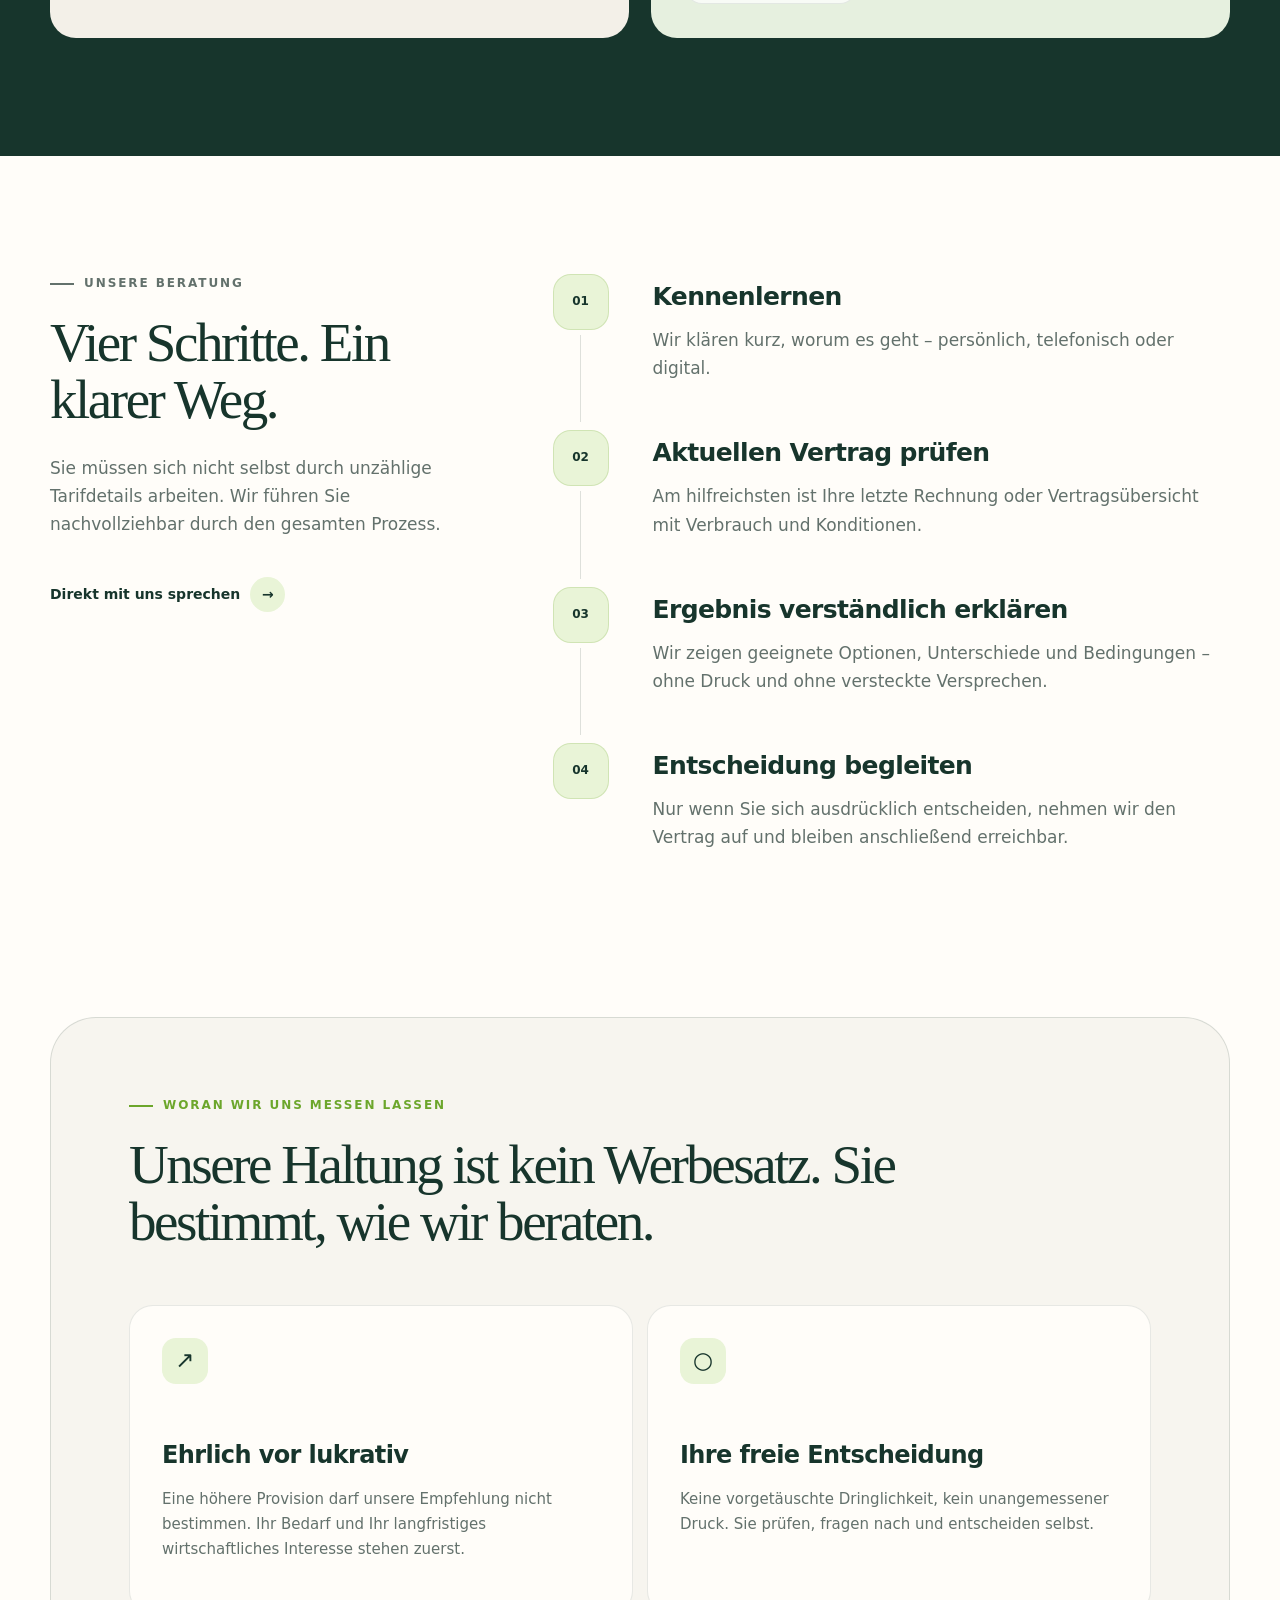
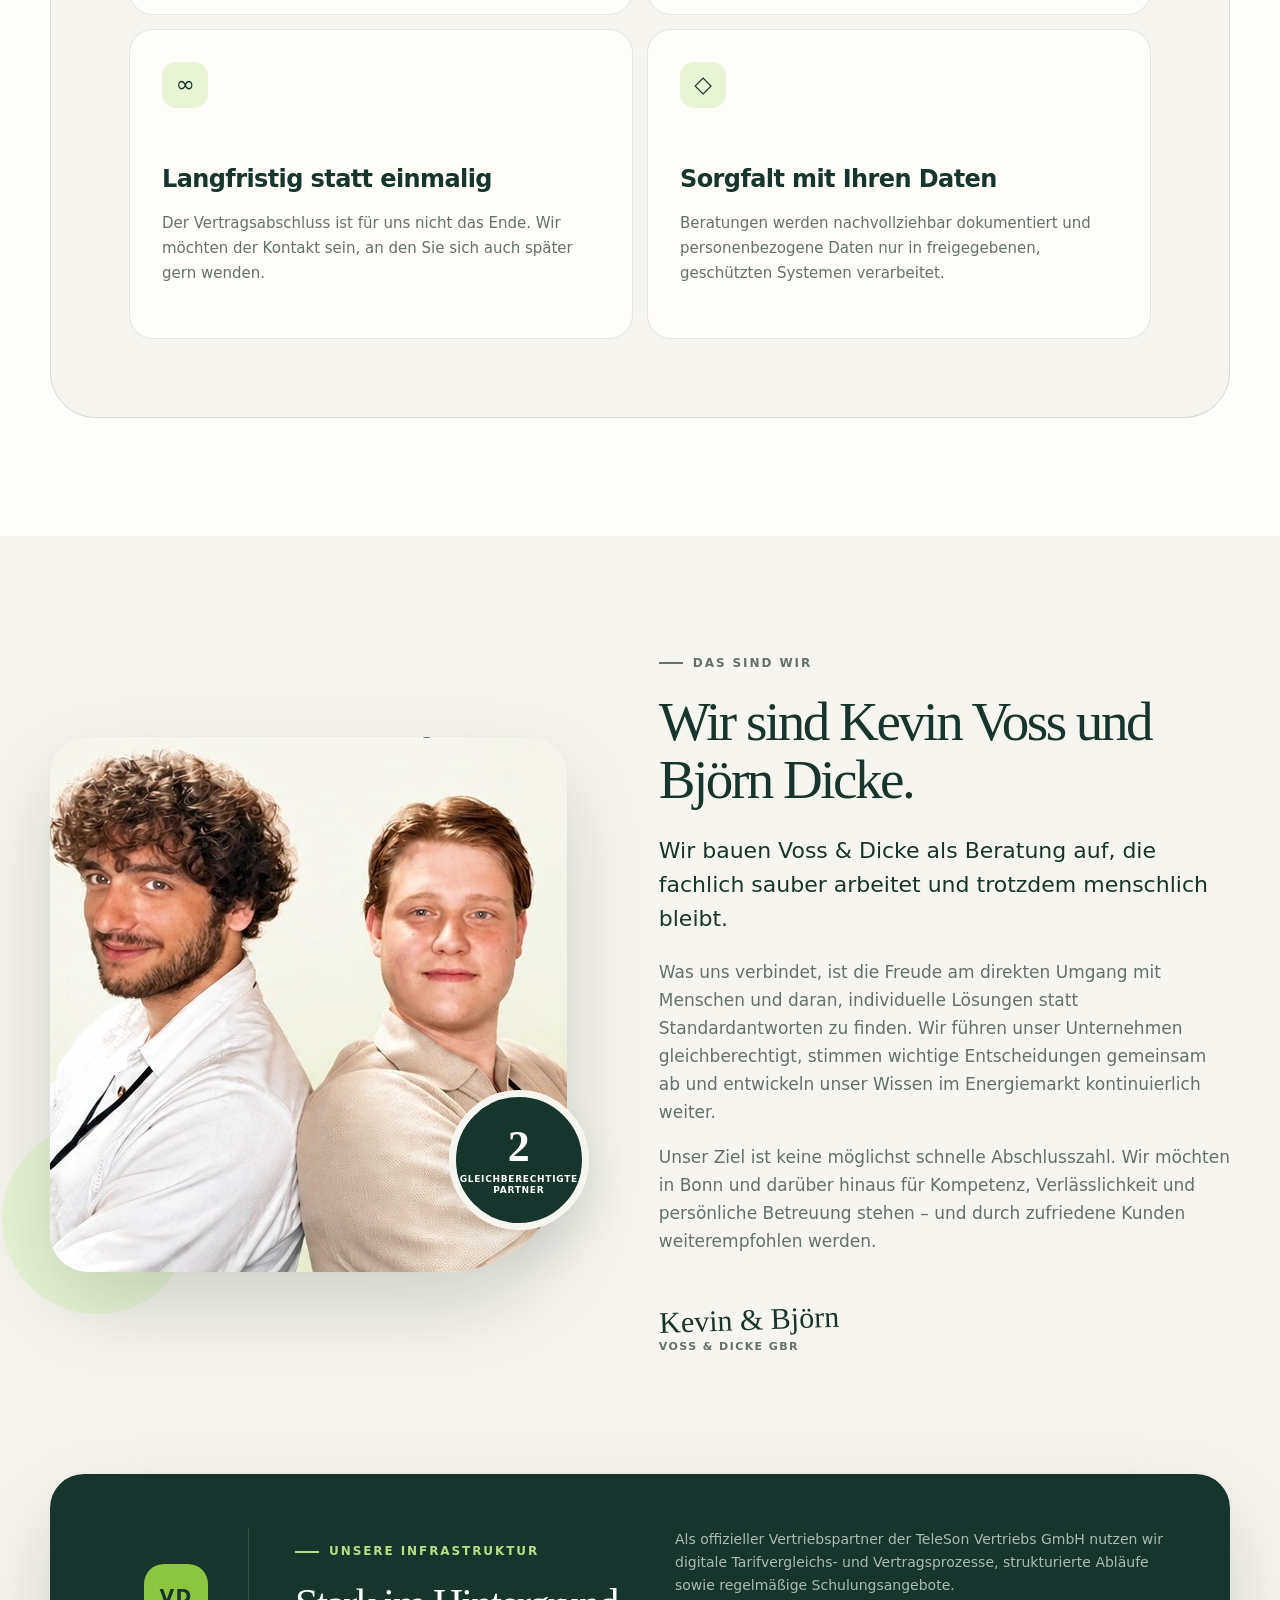
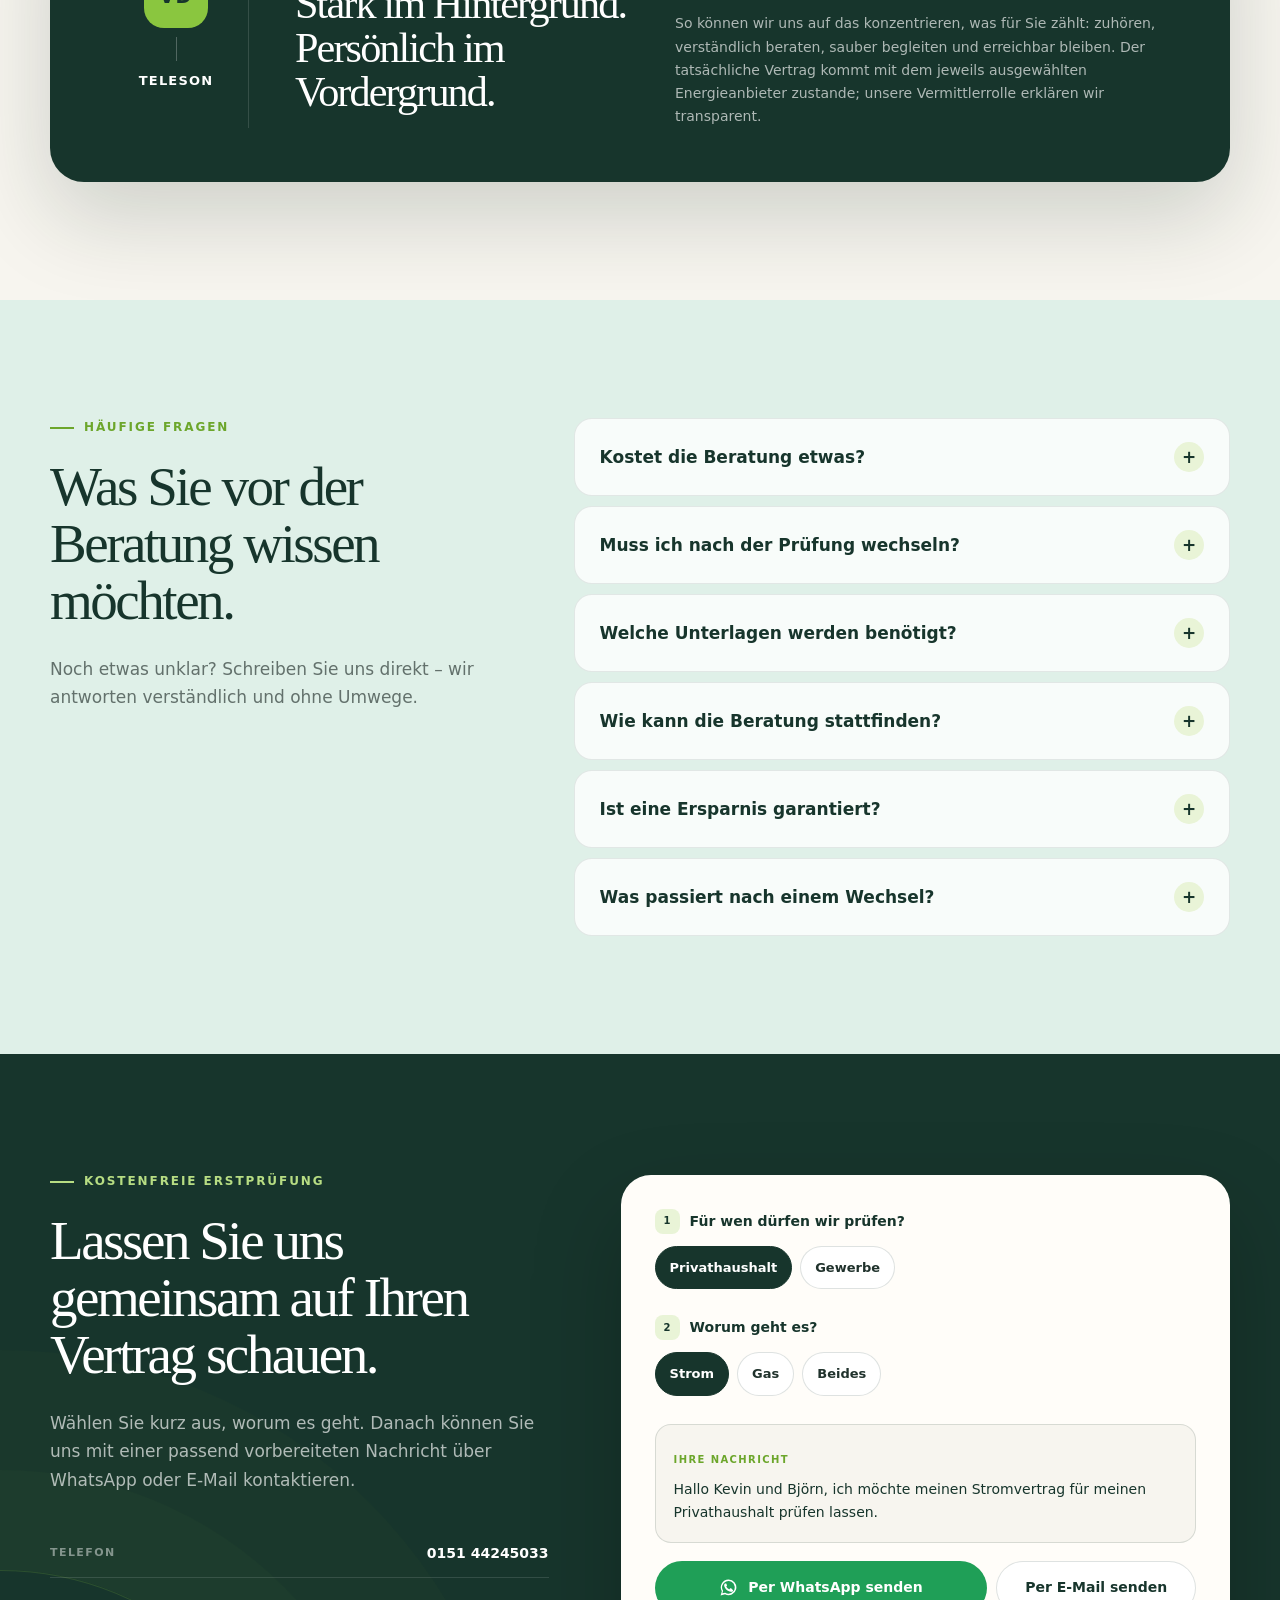
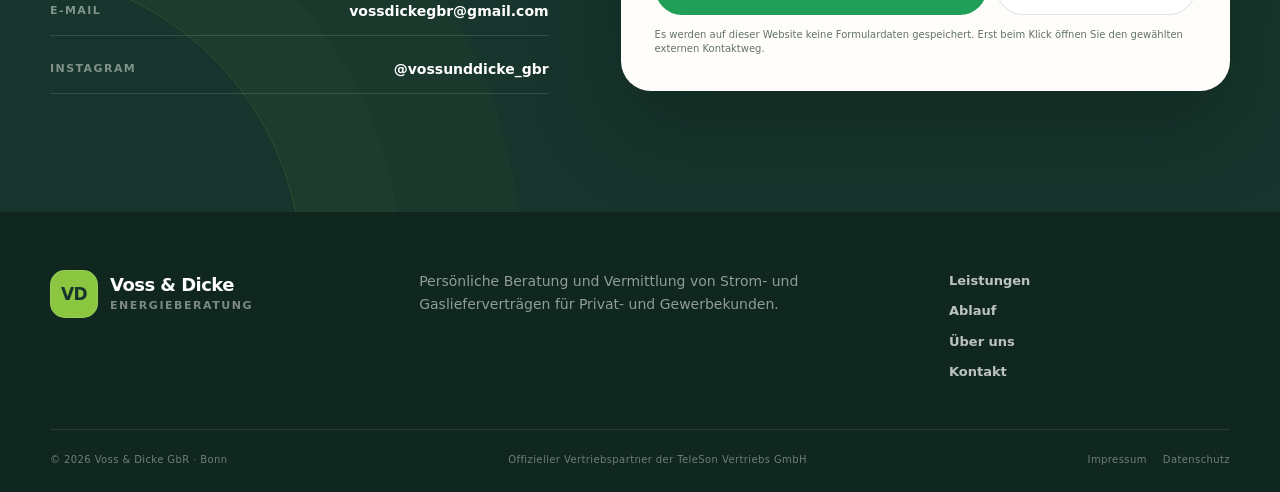
==== commit 1e5017c0: "Add files via upload" ====
--- a/index.html
+++ b/index.html
@@ -88,8 +88,7 @@
           <p class="hero-lead">Wir prüfen Ihre Strom- und Gasverträge, erklären die Unterschiede ohne Fachchinesisch und begleiten Sie vom ersten Blick auf die Rechnung bis nach dem Wechsel.</p>
 
           <div class="hero-actions">
-            <button class="button button-primary" type="button" data-chat-open>Jetzt unverbindlich anfragen &amp; direkt chatten</button>
-            <a class="button button-secondary" href="#kontakt">WhatsApp &amp; E-Mail</a>
+            <a class="button button-primary" href="#kontakt">Kostenfreie Prüfung starten</a>
             <a class="button button-quiet" href="tel:+4915144245033">
               <svg aria-hidden="true" viewBox="0 0 24 24"><path d="M7.2 3.4 9.7 3a1.7 1.7 0 0 1 1.8 1l1.2 2.9a1.7 1.7 0 0 1-.5 2l-1.4 1.1a13.7 13.7 0 0 0 3.3 3.3l1.1-1.4a1.7 1.7 0 0 1 2-.5l2.9 1.2a1.7 1.7 0 0 1 1 1.8l-.4 2.5a3.5 3.5 0 0 1-3.5 3c-7.4-.5-13.3-6.4-13.8-13.8a3.5 3.5 0 0 1 3-3.5Z"/></svg>
               0151 44245033
@@ -362,15 +361,7 @@
         <div class="contact-copy reveal">
           <p class="eyebrow eyebrow-light"><span></span> Kostenfreie Erstprüfung</p>
           <h2>Lassen Sie uns gemeinsam auf Ihren Vertrag schauen.</h2>
-          <p>Starten Sie direkt unseren kurzen Website-Chat oder wählen Sie weiterhin WhatsApp, E-Mail oder Telefon. Der automatische Assistent erklärt Ihnen in wenigen Augenblicken, wie es weitergeht.</p>
-
-          <button class="contact-chat-cta" type="button" data-chat-open>
-            <span class="contact-chat-icon" aria-hidden="true">
-              <svg viewBox="0 0 24 24"><path d="M5 4h14a3 3 0 0 1 3 3v8a3 3 0 0 1-3 3h-8l-5.2 3.2c-.7.4-1.5-.1-1.5-.9V18A3 3 0 0 1 2 15V7a3 3 0 0 1 3-3Z"/></svg>
-            </span>
-            <span><strong>Jetzt unverbindlich anfragen</strong><small>Direkt im Website-Chat starten</small></span>
-            <span class="contact-chat-arrow" aria-hidden="true">→</span>
-          </button>
+          <p>Wählen Sie kurz aus, worum es geht. Danach können Sie uns mit einer passend vorbereiteten Nachricht über WhatsApp oder E-Mail kontaktieren.</p>
 
           <div class="direct-contact">
             <a href="tel:+4915144245033"><span>Telefon</span><strong>0151 44245033</strong></a>
@@ -411,48 +402,6 @@
       </div>
     </section>
   </main>
-
-  <div class="site-chat" data-site-chat hidden aria-hidden="true">
-    <div class="site-chat-backdrop" data-chat-close aria-hidden="true"></div>
-    <section class="chat-window" role="dialog" aria-modal="true" aria-labelledby="chat-title" aria-describedby="chat-status">
-      <header class="chat-header">
-        <div class="chat-avatar" aria-hidden="true">VD</div>
-        <div class="chat-header-copy">
-          <strong id="chat-title">Voss &amp; Dicke</strong>
-          <span><i aria-hidden="true"></i> Automatischer Assistent</span>
-        </div>
-        <button class="chat-close" type="button" data-chat-close aria-label="Chat schließen">×</button>
-      </header>
-
-      <div class="chat-body" data-chat-body aria-live="polite">
-        <div class="chat-day"><span>Heute</span></div>
-        <div class="chat-bubble chat-bubble-bot" data-chat-message="welcome" hidden>
-          <p>Herzlich willkommen bei Voss &amp; Dicke! Schön, dass Sie da sind. 👋</p>
-          <time data-chat-time></time>
-        </div>
-        <div class="chat-typing" data-chat-typing hidden aria-label="Der automatische Assistent schreibt">
-          <span></span><span></span><span></span>
-        </div>
-        <div class="chat-bubble chat-bubble-bot" data-chat-message="info" hidden>
-          <p>Wir unterstützen Sie persönlich bei der Prüfung und Vermittlung von Strom- und Gasverträgen und bleiben auch nach einem Wechsel Ihre festen Ansprechpartner.</p>
-          <p>Für eine individuelle Beratung schreiben Sie unseren festen Ansprechpartnern direkt über WhatsApp.</p>
-          <time data-chat-time></time>
-        </div>
-        <div class="chat-actions" data-chat-actions hidden>
-          <a class="chat-whatsapp" href="https://wa.me/4915144245033?text=Hallo%20Kevin%20und%20Bj%C3%B6rn%2C%20ich%20komme%20%C3%BCber%20den%20Website-Chat%20und%20interessiere%20mich%20f%C3%BCr%20eine%20unverbindliche%20Beratung." target="_blank" rel="noopener noreferrer">
-            <svg aria-hidden="true" viewBox="0 0 24 24"><path d="M12 2a9.7 9.7 0 0 0-8.4 14.6L2 22l5.6-1.5A9.8 9.8 0 1 0 12 2Zm0 17.8a8 8 0 0 1-4.1-1.1l-.3-.2-3.3.9.9-3.2-.2-.3a8 8 0 1 1 7 3.9Zm4.4-6c-.2-.1-1.4-.7-1.7-.8-.2-.1-.4-.1-.6.1-.2.3-.6.8-.8 1-.1.2-.3.2-.5.1-1.5-.7-2.5-1.3-3.5-3-.3-.5.3-.5.8-1.6.1-.2 0-.4 0-.5l-.8-1.9c-.2-.5-.4-.4-.6-.4h-.5c-.2 0-.5.1-.7.3-.2.3-1 1-1 2.4s1 2.8 1.2 3c.1.2 2 3.1 4.9 4.3 1.8.8 2.5.8 3.4.7.6-.1 1.4-.6 1.6-1.1.2-.6.2-1 .2-1.1-.1-.1-.2-.2-.4-.3Z"/></svg>
-            Auf WhatsApp weiterschreiben
-          </a>
-          <a class="chat-email" href="mailto:vossdickegbr@gmail.com?subject=Unverbindliche%20Anfrage%20%C3%BCber%20den%20Website-Chat&body=Hallo%20Kevin%20und%20Bj%C3%B6rn%2C%20ich%20komme%20%C3%BCber%20den%20Website-Chat%20und%20interessiere%20mich%20f%C3%BCr%20eine%20unverbindliche%20Beratung.">Lieber per E-Mail schreiben</a>
-        </div>
-      </div>
-
-      <footer class="chat-footer">
-        <p id="chat-status">Automatische Erstinformation · keine Eingaben werden gespeichert</p>
-        <a href="datenschutz.html">Datenschutz</a>
-      </footer>
-    </section>
-  </div>
 
   <div class="mobile-contact-bar" aria-label="Schnellkontakt">
     <a href="tel:+4915144245033">Anrufen</a>
